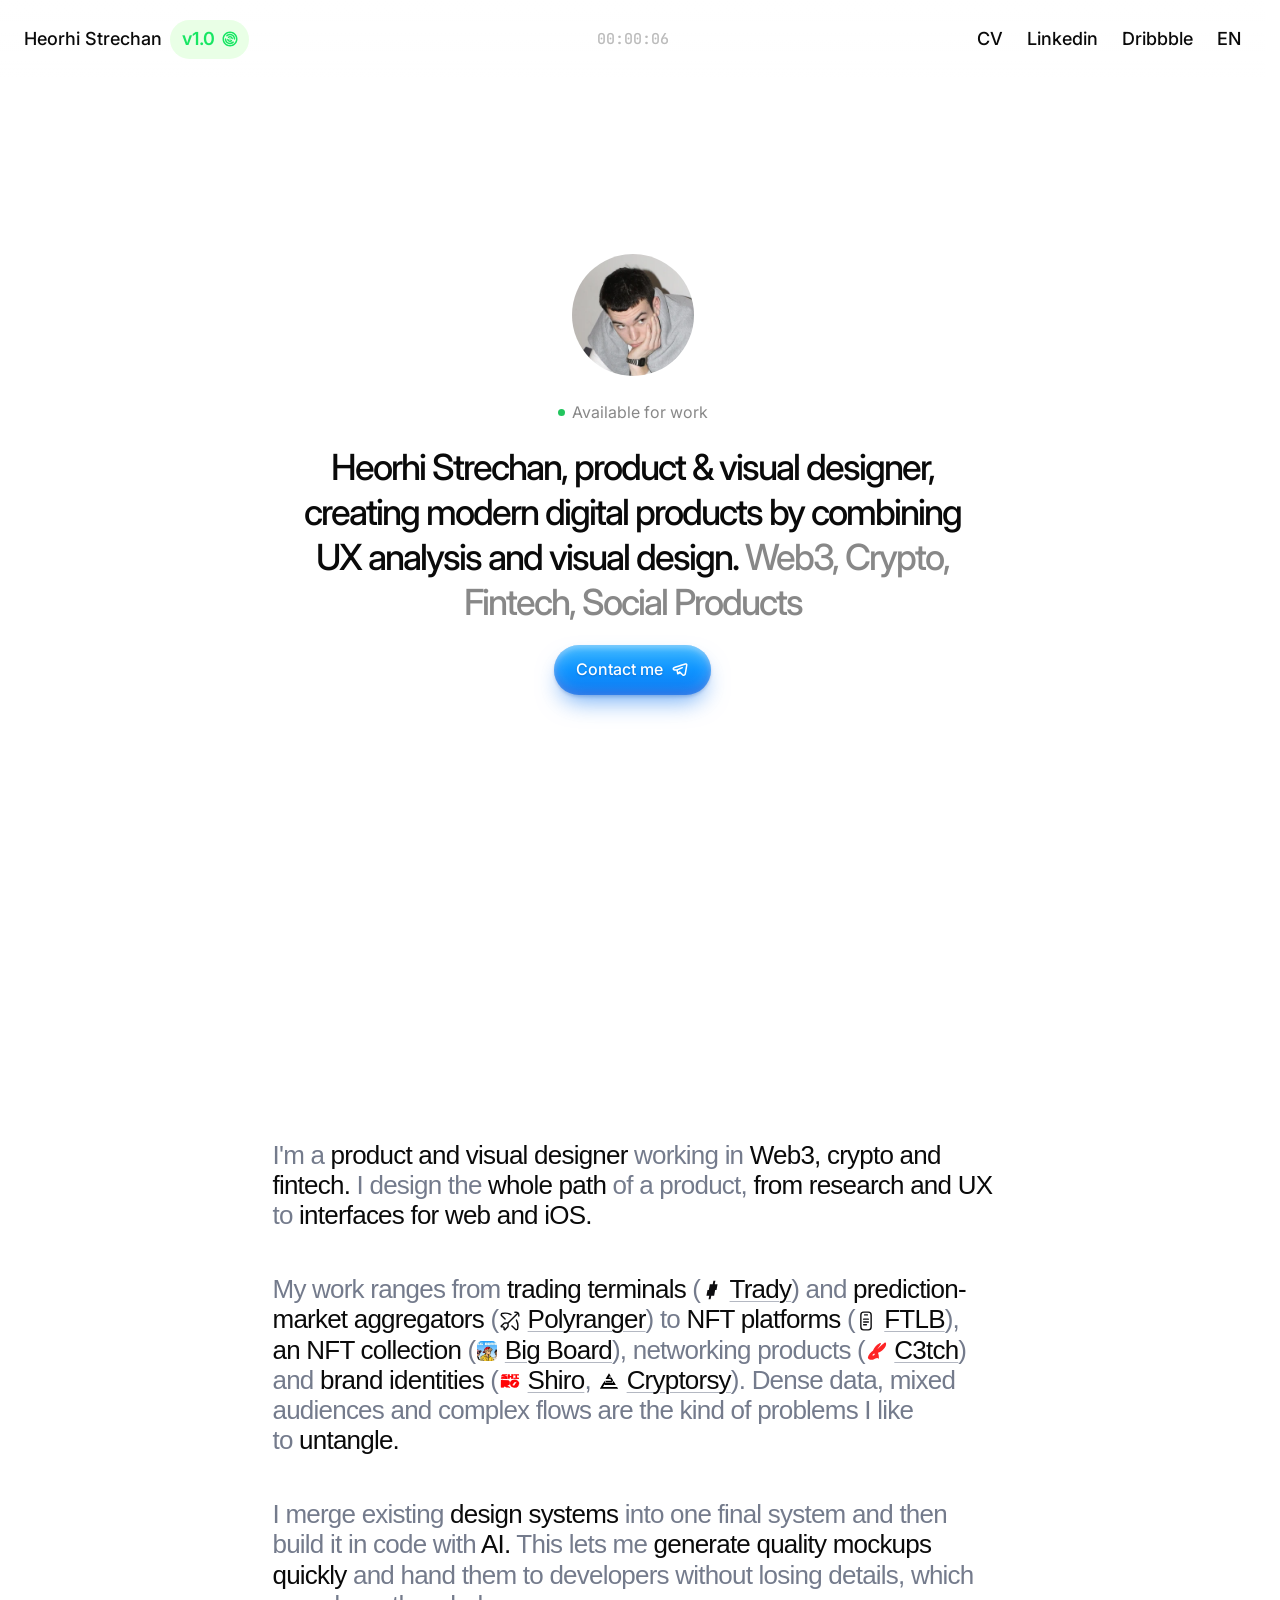
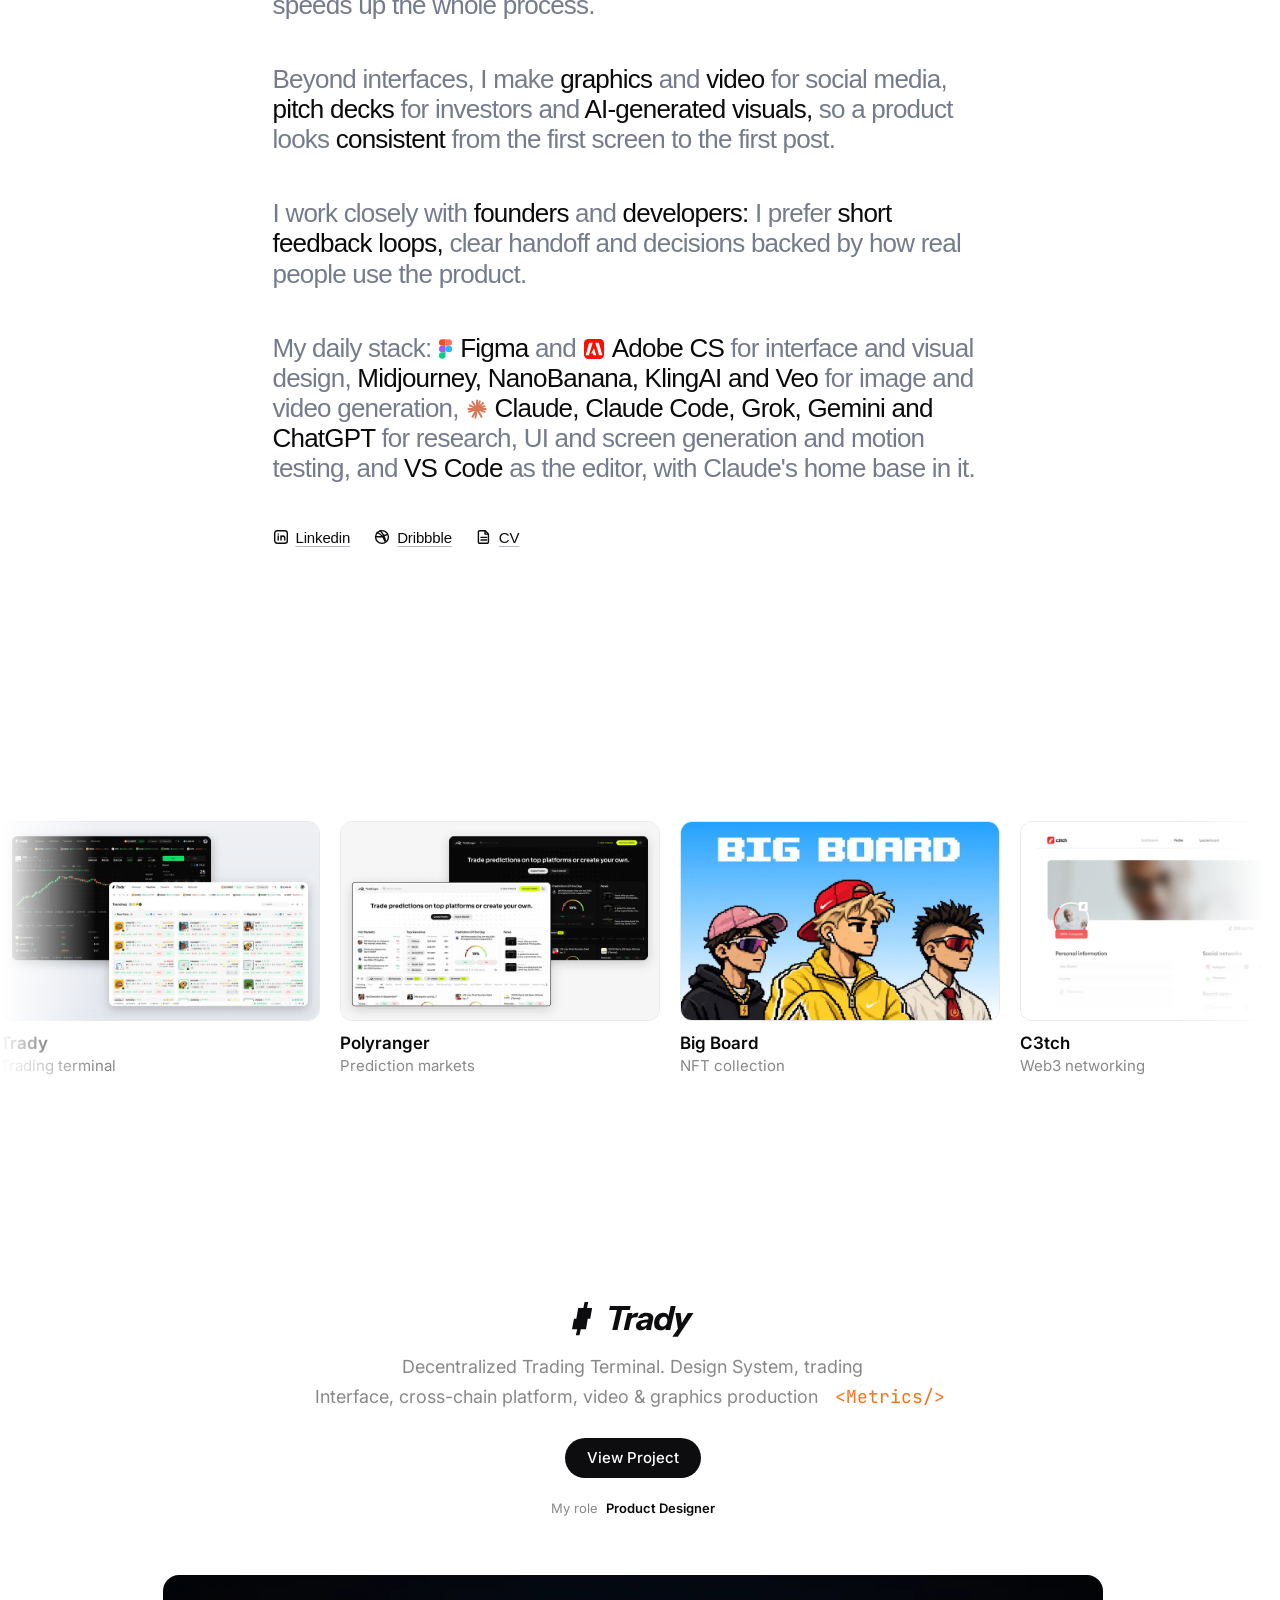
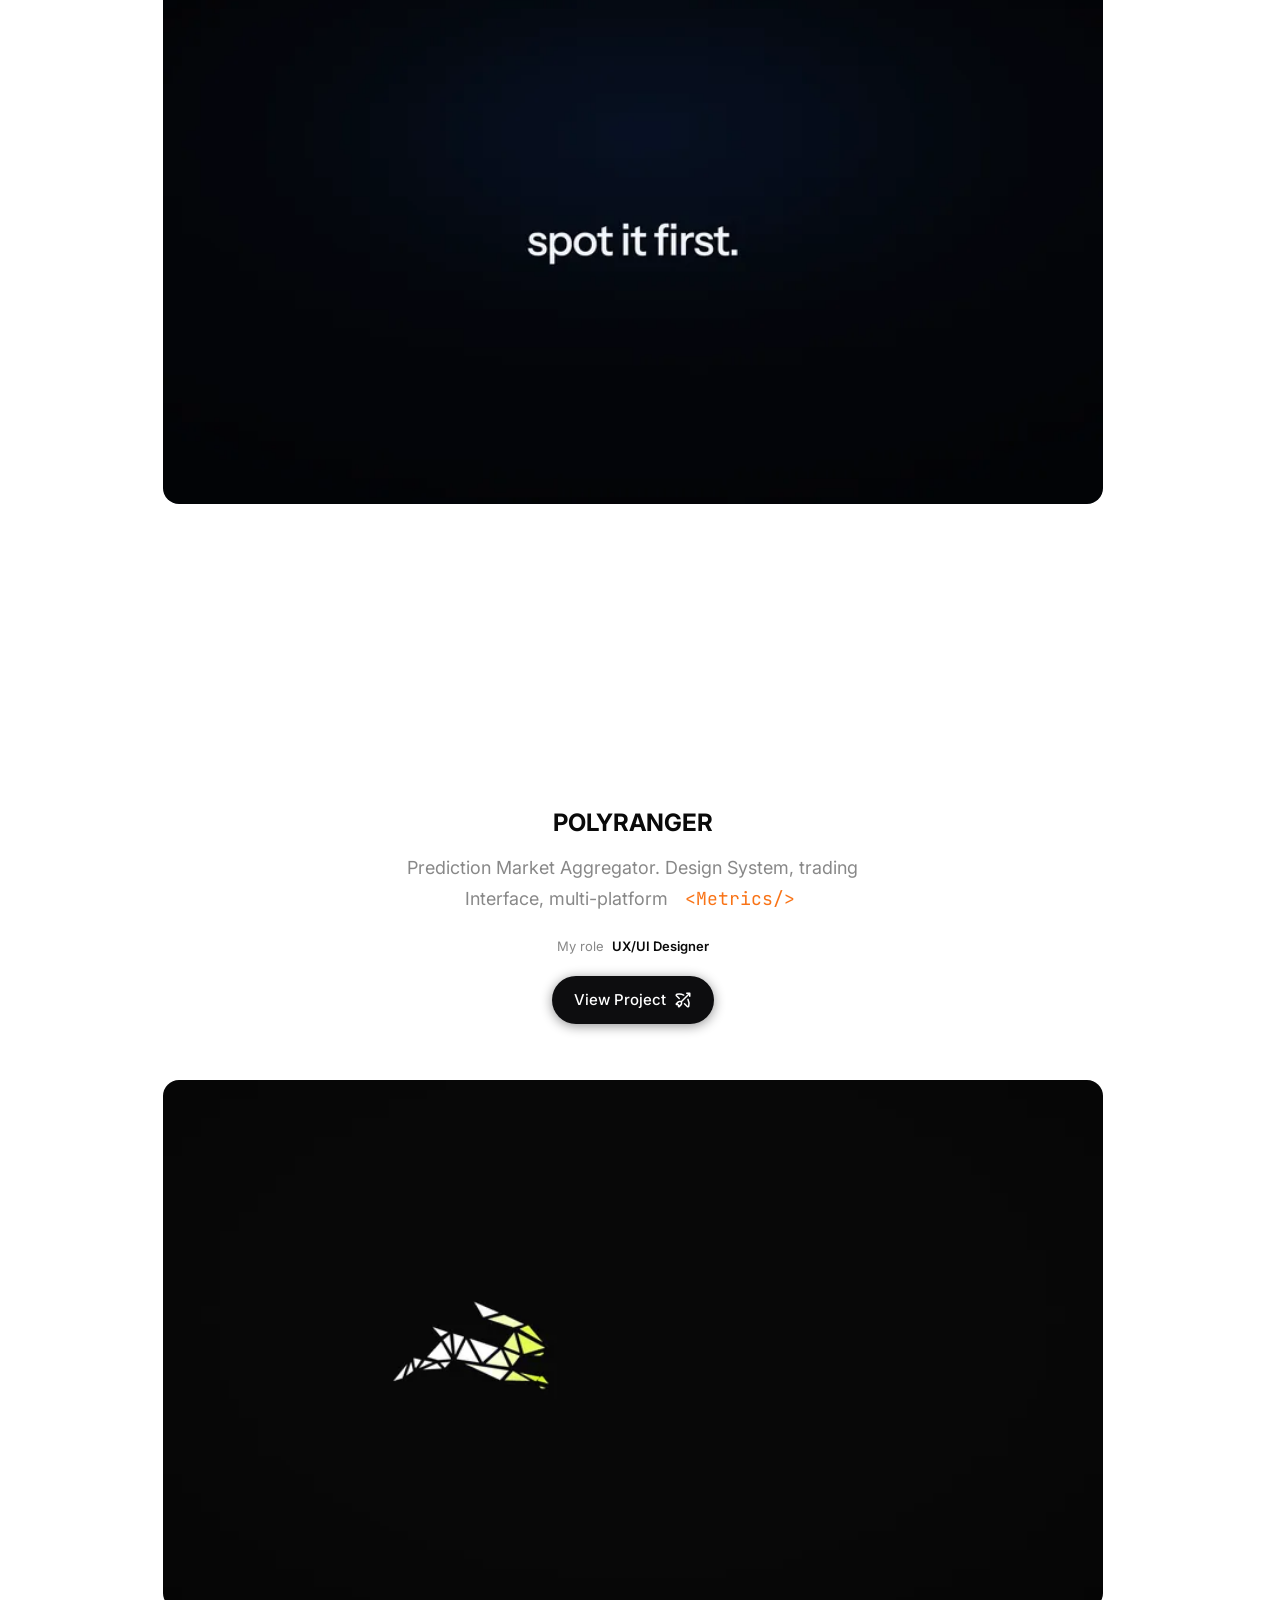
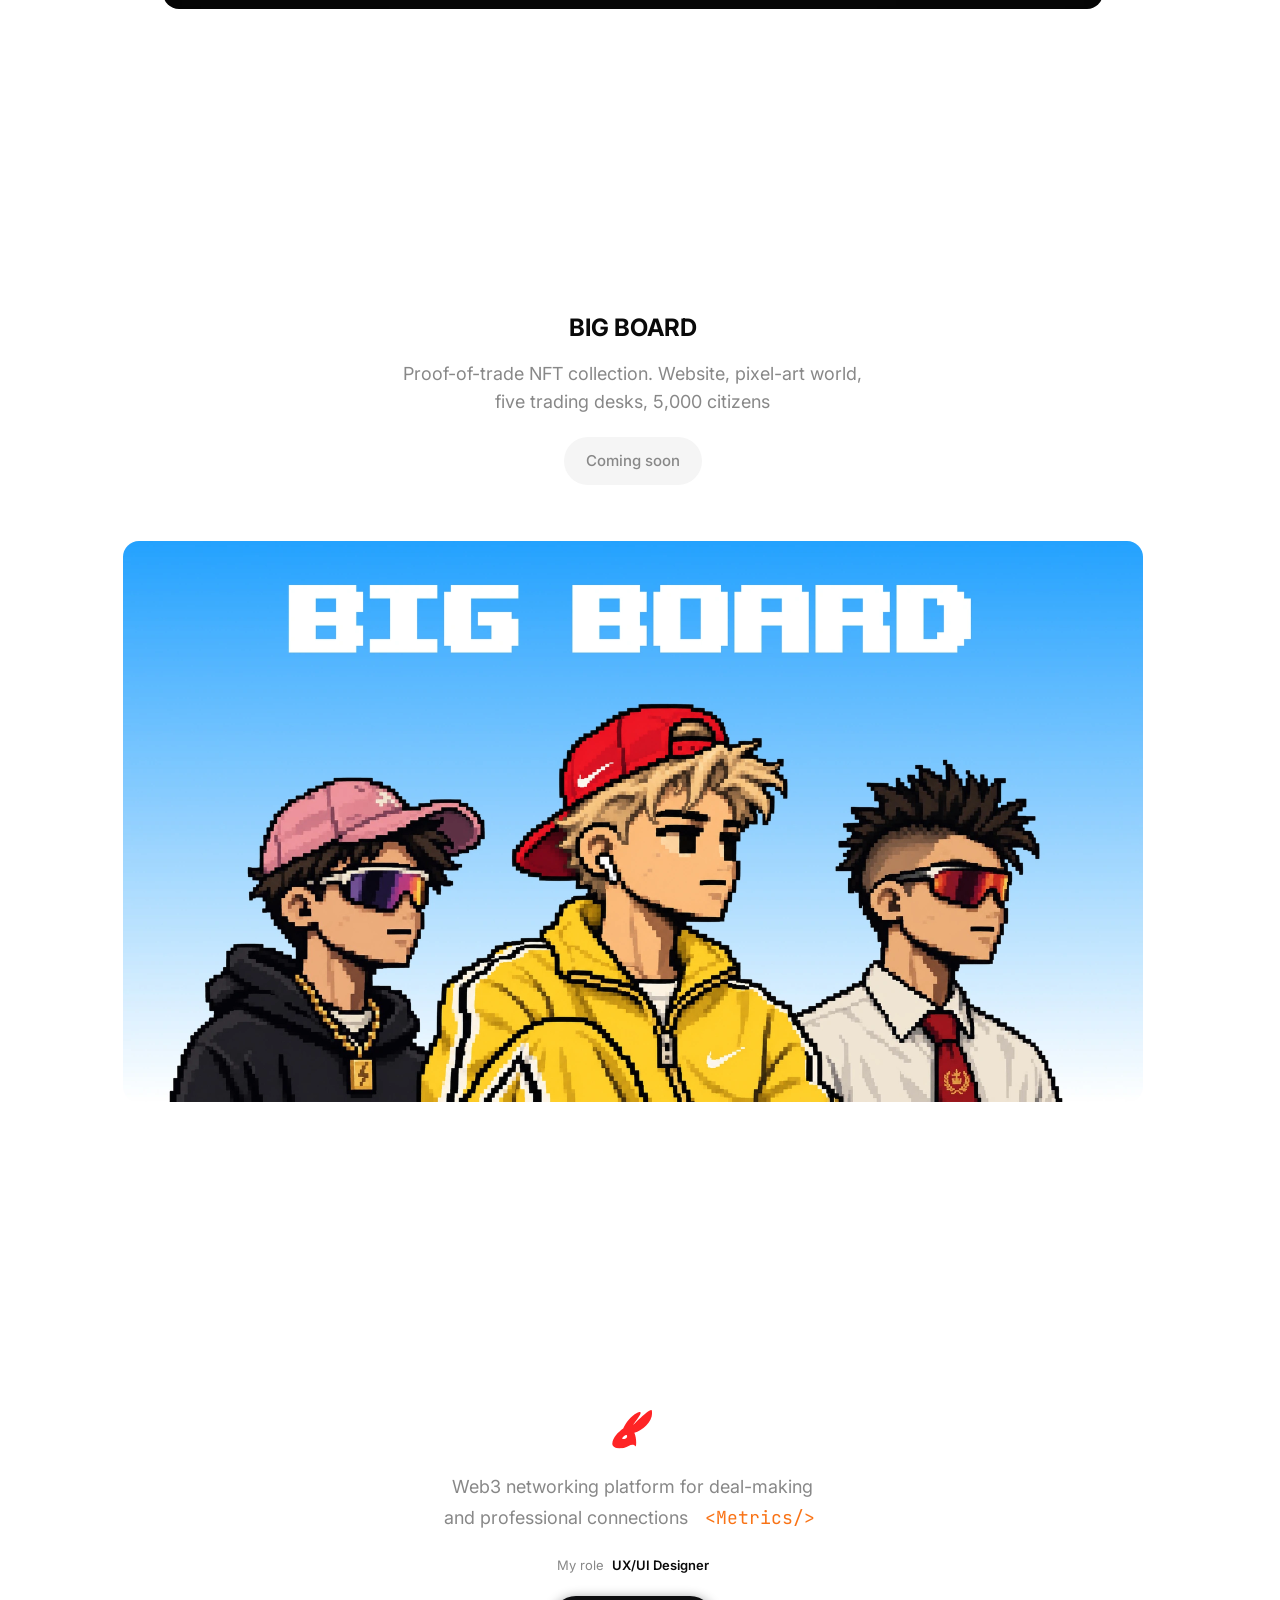
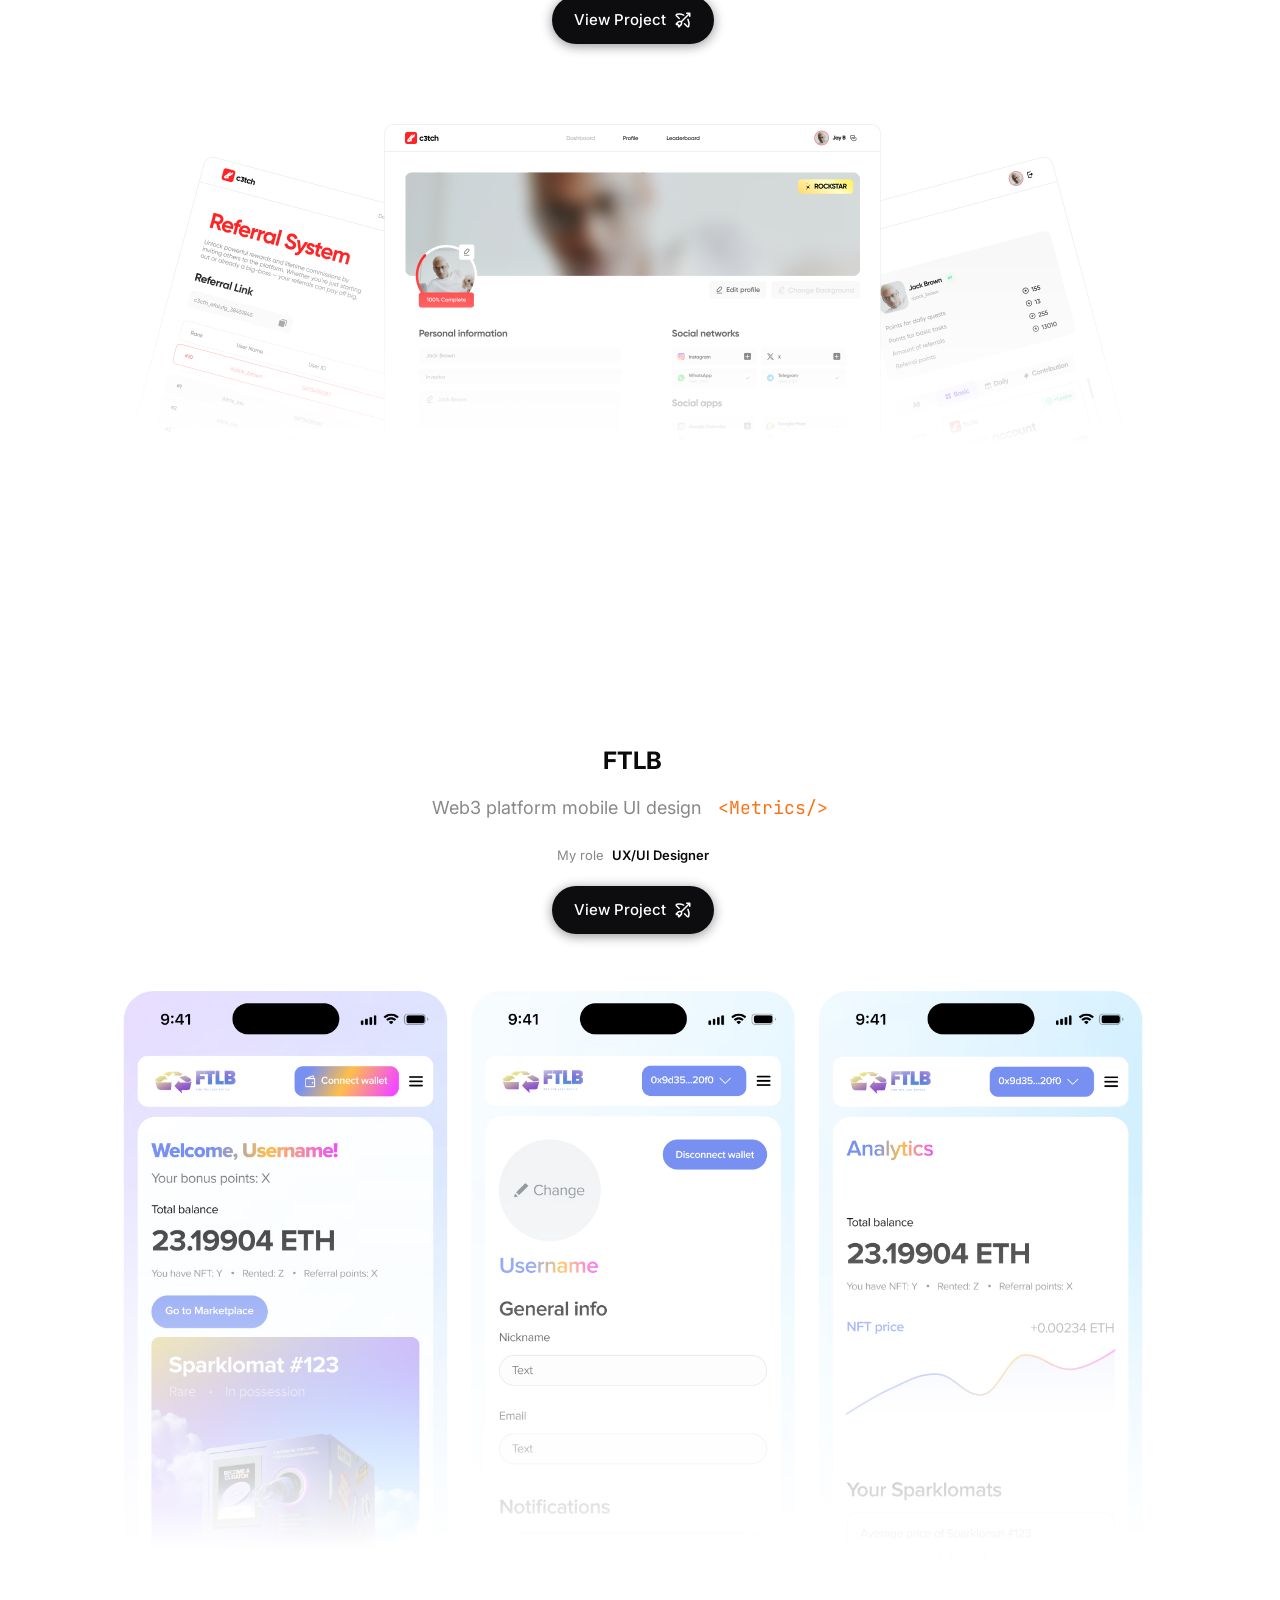
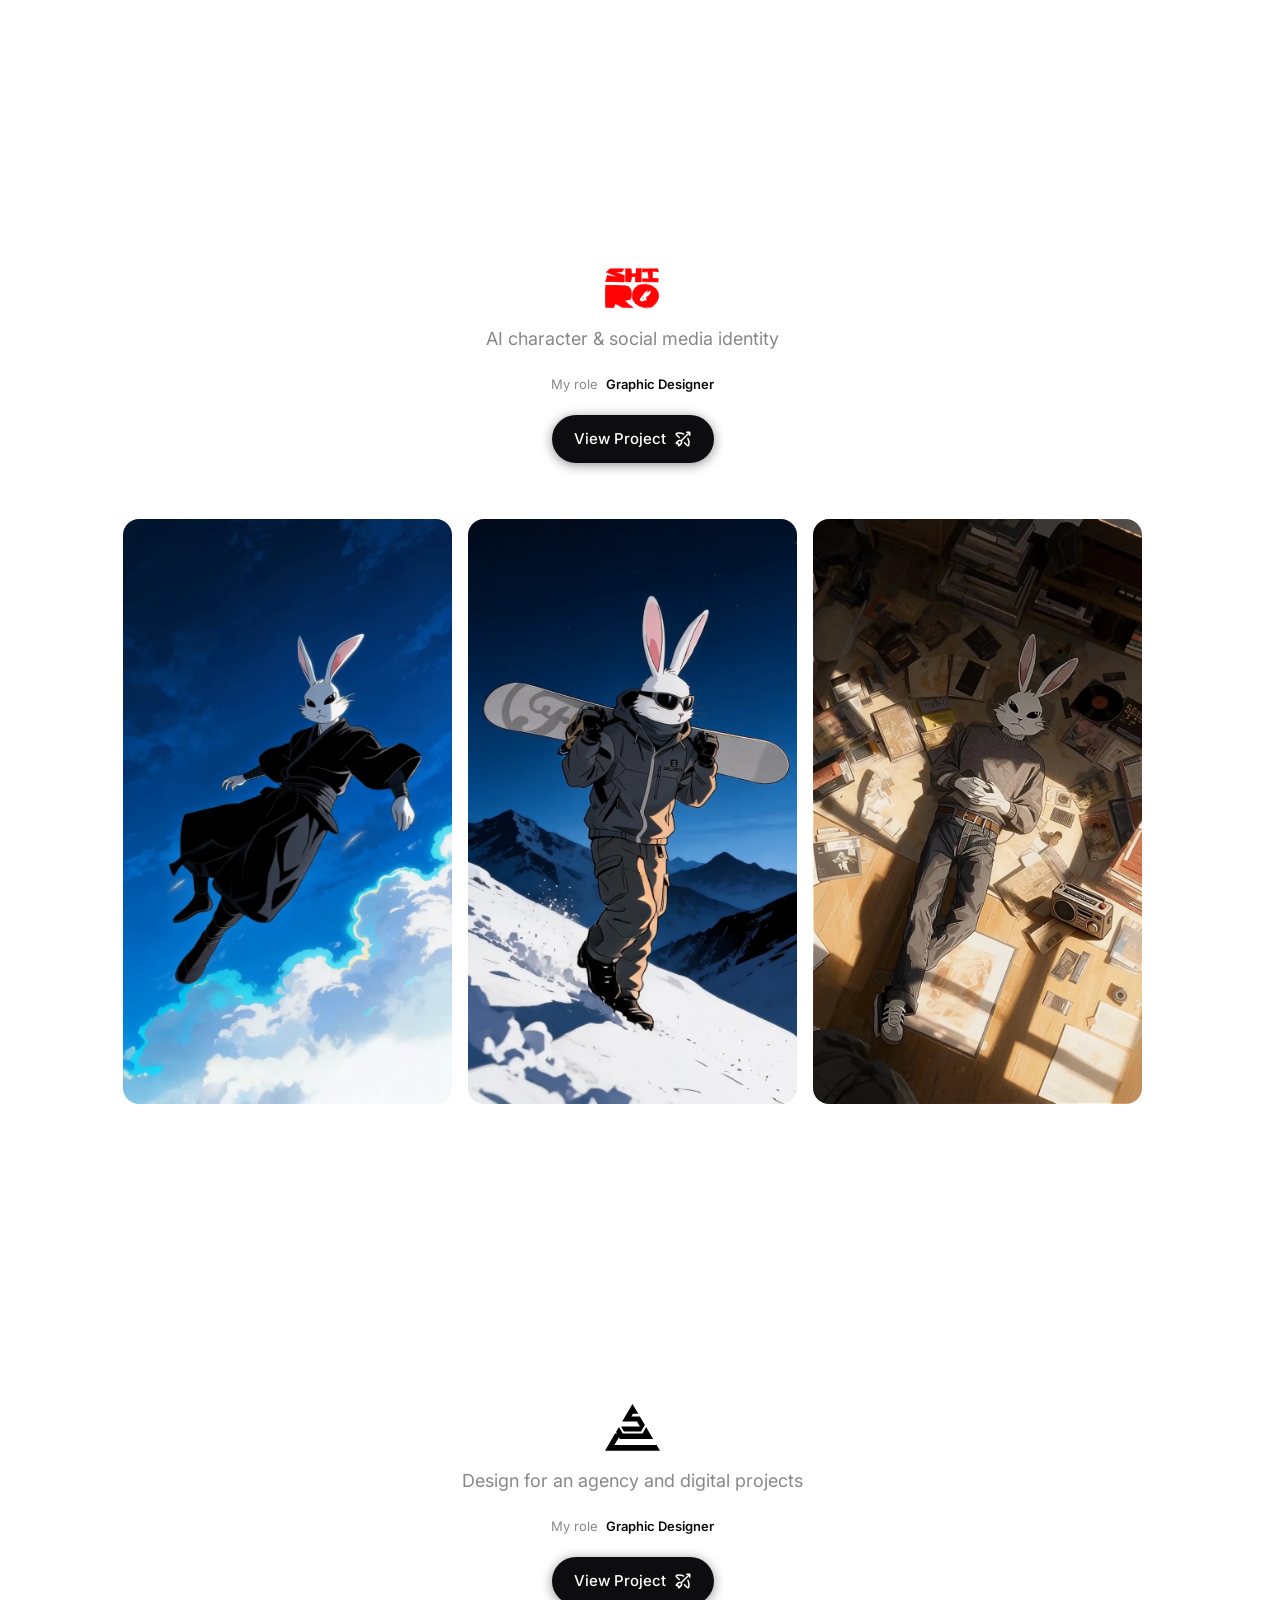
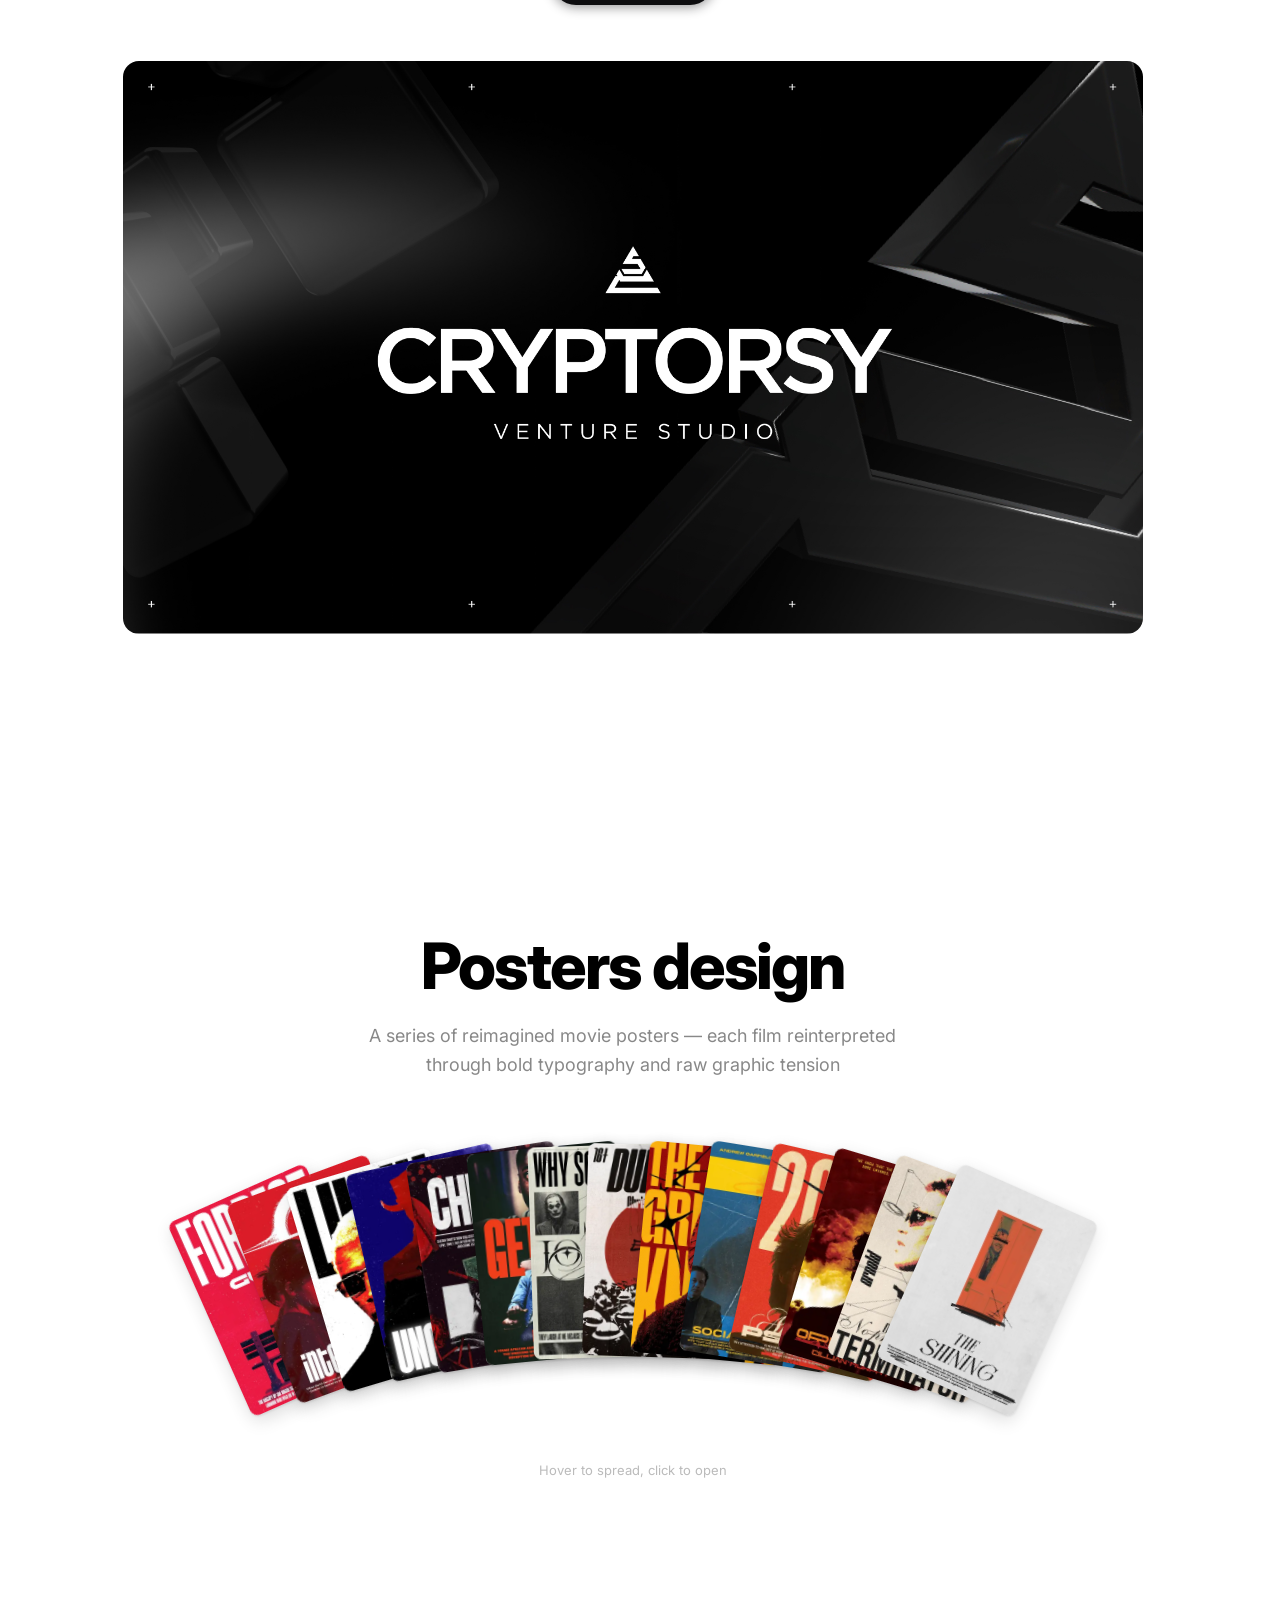
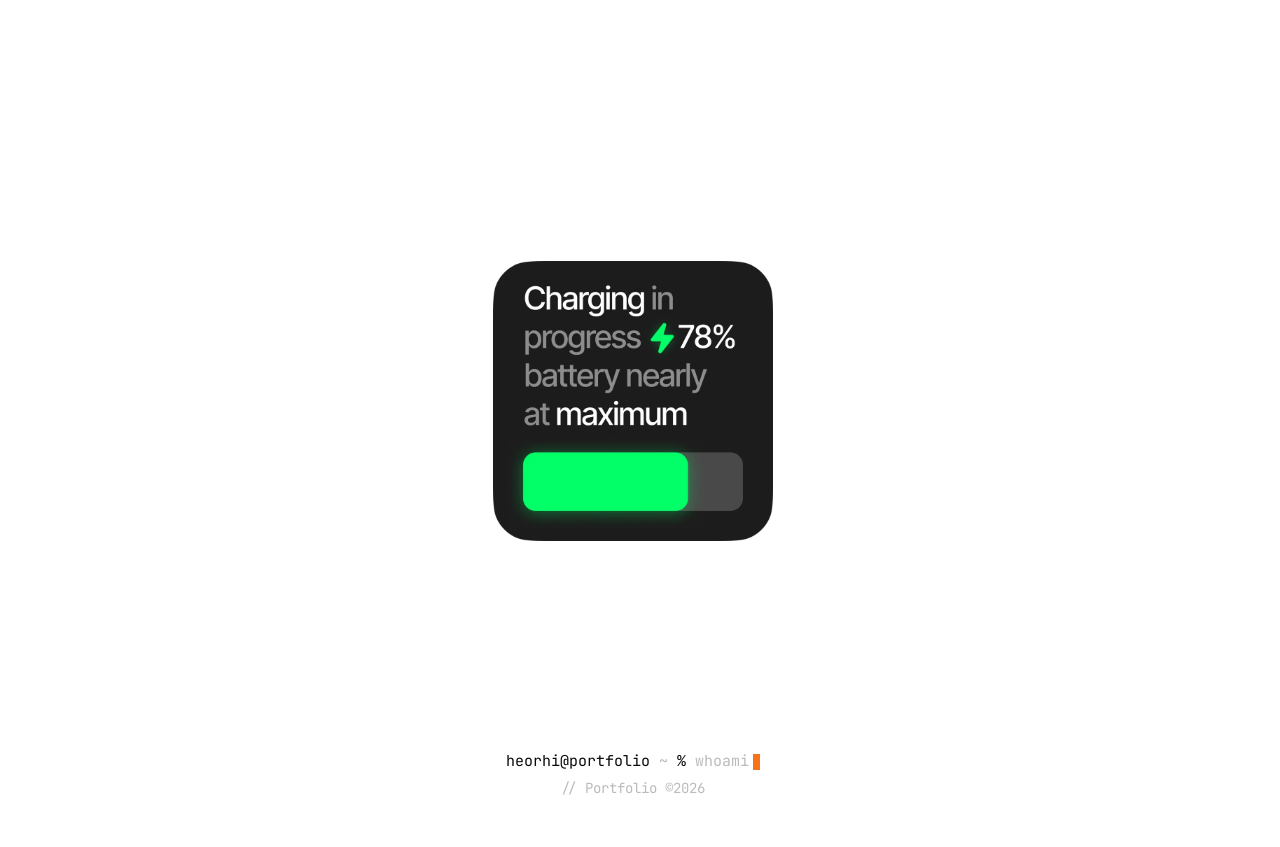
==== index.html @ f4c94f3d "Убрал секцию All work с главной" ====
<!DOCTYPE html>
<html lang="en">
<head>
  <meta charset="UTF-8" />
  <meta name="viewport" content="width=device-width, initial-scale=1.0" />
  <title>Heorhi Strechan — Product &amp; Visual Designer</title>
  <meta name="description" content="Product &amp; Visual Designer creating modern digital products for Web3, crypto and fintech." />

  <!-- Шрифт Inter от Google -->
  <meta property="og:type" content="website" />
  <meta property="og:site_name" content="Heorhi Strechan" />
  <meta property="og:title" content="Heorhi Strechan — Product &amp; Visual Designer" />
  <meta property="og:description" content="Product &amp; Visual Designer creating modern digital products for Web3, crypto and fintech." />
  <meta property="og:url" content="https://goshastrech.github.io/" />
  <meta property="og:image" content="https://goshastrech.github.io/img/og-image-v2.jpg" />
  <meta property="og:image:width" content="1200" />
  <meta property="og:image:height" content="630" />
  <meta name="twitter:card" content="summary_large_image" />
  <meta name="twitter:title" content="Heorhi Strechan — Product &amp; Visual Designer" />
  <meta name="twitter:description" content="Product &amp; Visual Designer creating modern digital products for Web3, crypto and fintech." />
  <meta name="twitter:image" content="https://goshastrech.github.io/img/og-image-v2.jpg" />
  <link rel="icon" type="image/png" sizes="32x32" href="img/favicon-32.png" />
  <link rel="icon" type="image/png" sizes="192x192" href="img/favicon-192.png" />
  <link rel="apple-touch-icon" href="img/apple-touch-icon.png" />
  <link rel="preconnect" href="https://fonts.googleapis.com" />
  <link rel="preconnect" href="https://fonts.gstatic.com" crossorigin />
  <link href="https://fonts.googleapis.com/css2?family=Inter:wght@400;500;600;700;800&family=JetBrains+Mono:wght@400;500;600&display=swap" rel="stylesheet" />

  <!-- Наши стили -->
  <link rel="stylesheet" href="css/styles.css" />
  <!-- Небо первого экрана (стили лежат отдельно, styles.css не тронут) -->
  <link rel="stylesheet" href="css/sky-hero.css" />
  <link rel="stylesheet" href="css/hero-plain.css" />
  <link rel="stylesheet" href="css/hero-intro.css" />
  <link rel="stylesheet" href="css/header-transparent.css" />
  <link rel="stylesheet" href="css/about-reveal.css" />
  <link rel="stylesheet" href="css/about-links.css" />
  <link rel="stylesheet" href="css/posters-fan.css" />
  <link rel="stylesheet" href="css/big-board.css" />
  <link rel="stylesheet" href="css/project-strip.css" />
  <link rel="stylesheet" href="css/all-work.css" />
</head>
<body>

  <div id="header-root"></div>

  <!-- ====================================================
       HERO
       ==================================================== -->
  <div class="sky-hero" id="sky-hero">

    <section class="hero">

      <img class="hero__avatar" src="img/avatar-photo.webp" alt="Heorhi Strechan" width="122" height="122" fetchpriority="high" decoding="async" />

      <div class="hero__status">
        <span class="hero__dot"></span>
        <span data-i18n-en>Available for work</span>
        <span data-i18n-ru>Открыт для работы</span>
      </div>

      <h1 class="hero__title">
        <span data-i18n-en>
          <span class="hi-l" style="--i:0">Heorhi Strechan, product & visual designer,</span>
          <span class="hi-l" style="--i:1">creating modern digital products by combining</span>
          <span class="hi-l" style="--i:2">UX analysis and visual design. <span class="accent"> Web3, Crypto,<br />
           Fintech, Social Products </span></span>
        </span>
        <span data-i18n-ru>
          <span class="hi-l" style="--i:0">Стречень Георгий, продуктовый дизайнер,</span>
          <span class="hi-l" style="--i:1">создаю современные цифровые продукты, объединяя UX-анализ и визуальный дизайн.</span>
          <span class="hi-l accent" style="--i:2"> Web3, Crypto, Fintech, Social Products </span>
        </span>
      </h1>

      <a href="https://t.me/goshast11" target="_blank" class="hero__cta">
        <span data-i18n-en>Contact me</span>
        <span data-i18n-ru>Связаться</span>
        <svg width="18" height="18" viewBox="0 0 24 24" fill="none" xmlns="http://www.w3.org/2000/svg">
          <path d="M20.483 2.98596C20.12 2.89696 19.7074 2.91097 19.2018 3.04798C16.2726 3.84198 4.62866 7.62596 3.67046 8.04996C2.62616 8.51196 2.02356 9.32596 2.01426 10.394C2.00186 11.822 3.15286 12.943 4.51426 12.895C4.55806 12.894 6.24256 12.917 7.20176 12.927C7.20176 12.927 8.05796 17.208 8.07866 17.259C8.32856 17.873 8.91476 18.056 9.42046 17.835L12.2643 16.584C12.5862 16.901 14.7506 18.992 14.983 19.179C15.6756 19.735 16.2741 19.91 17.0143 19.929C18.206 19.96 19.247 19.259 19.7955 18.116C20.1398 17.399 21.7445 7.35798 21.8893 6.36197C22.1192 4.78097 22.0672 4.15997 21.4205 3.51697C21.1606 3.25897 20.8461 3.07396 20.483 2.98596ZM20.0142 4.92496C20.0142 4.92496 20.0628 5.10196 19.9205 6.07996C19.4114 9.58196 18.2049 16.747 17.9518 17.334C17.7789 17.736 17.4324 17.939 17.0455 17.928C16.705 17.919 16.5355 17.859 16.233 17.616C16.0774 17.491 15.3773 16.826 14.3893 15.865C14.3769 15.853 12.4187 13.942 12.4187 13.942C12.2278 13.752 12.0484 13.639 11.6725 13.635C11.4539 13.635 11.1654 13.801 11.1654 13.801L9.66156 15.074L9.13926 12.52L15.4205 9.83198C15.9279 9.61398 16.17 9.02596 15.9518 8.51896C15.7337 8.01096 15.1467 7.76898 14.6393 7.98698L7.82676 10.926C7.43886 10.924 4.54836 10.891 4.45176 10.895C4.22926 10.902 4.01176 10.684 4.01426 10.394C4.01626 10.162 4.11856 10.024 4.48296 9.86299C5.32756 9.48898 16.8309 5.75796 19.6701 4.98896C19.9379 4.91596 20.0142 4.92496 20.0142 4.92496Z" fill="white"/>
        </svg>
      </a>

    </section>
  </div>

  <section class="about-me" aria-label="About me">
    <div class="about-me__body">
      <p class="about-me__big">
        <span data-i18n-en><span class="g">I'm a</span> <span class="k">product and visual designer</span> <span class="nb"><span class="g">working</span></span> <span class="g">in</span> <span class="k">Web3, crypto and fintech.</span> <span class="g">I design the</span> <span class="pill">whole</span> <span class="k">path</span> <span class="g">of a product,</span> <span class="nb"><span class="k">from</span></span> <span class="k">research and UX</span> <span class="g">to</span> <span class="nb"><span class="k">interfaces</span></span> <span class="k">for web and iOS.</span></span>
        <span data-i18n-ru><span class="g">Я</span> <span class="k">продуктовый и визуальный дизайнер</span> <span class="nb"><span class="g">работаю</span></span> <span class="g">в</span> <span class="k">Web3, крипто и финтехе.</span> <span class="g">Проектирую</span> <span class="pill">весь</span> <span class="k">путь</span> <span class="g">продукта,</span> <span class="nb"><span class="k">от</span></span> <span class="k">исследования и UX</span> <span class="g">до</span> <span class="nb"><span class="k">интерфейсов</span></span> <span class="k">для веба и iOS.</span></span>
      </p>
      <p class="about-me__big">
        <span data-i18n-en><span class="g">My work ranges from</span> <span class="k">trading terminals</span> <span class="nbk"><span class="g">(</span><a class="about-link" href="trady.html"><img class="about-sticker" src="img/about/plain/trady.svg" alt="" width="20" height="20" loading="lazy" decoding="async">Trady</a><span class="g">)</span></span> <span class="g">and</span> <span class="k">prediction-market aggregators</span> <span class="nbk"><span class="g">(</span><a class="about-link" href="polyranger.html"><img class="about-sticker" src="img/about/plain/polyranger.svg" alt="" width="20" height="20" loading="lazy" decoding="async">Polyranger</a><span class="g">)</span></span> <span class="g">to</span> <span class="k">NFT platforms</span> <span class="nbk"><span class="g">(</span><a class="about-link" href="ftlb.html"><img class="about-sticker" src="img/about/plain/ftlb.svg" alt="" width="20" height="20" loading="lazy" decoding="async">FTLB</a><span class="g">),</span></span> <span class="k">an NFT collection</span> <span class="nbk"><span class="g">(</span><a class="about-link" href="index.html#project-big-board"><img class="about-sticker" src="img/about/big-board.webp" alt="" width="20" height="20" loading="lazy" decoding="async">Big Board</a><span class="g">),</span></span> <span class="g">networking products</span> <span class="nbk"><span class="g">(</span><a class="about-link" href="c3tch.html"><img class="about-sticker" src="img/about/plain/c3tch.svg" alt="" width="20" height="20" loading="lazy" decoding="async">C3tch</a><span class="g">)</span></span> <span class="g">and</span> <span class="k">brand identities</span> <span class="nbk"><span class="g">(</span><a class="about-link" href="shiro.html"><img class="about-sticker" src="img/about/plain/shiro.svg" alt="" width="20" height="20" loading="lazy" decoding="async">Shiro</a><span class="g">,</span></span> <span class="nbk"><a class="about-link" href="cryptorsy.html"><img class="about-sticker" src="img/about/plain/cryptorsy.svg" alt="" width="20" height="20" loading="lazy" decoding="async">Cryptorsy</a><span class="g">).</span></span> <span class="g">Dense data, mixed audiences and complex flows are the kind of problems I like to</span> <span class="pill">untangle.</span> </span>
        <span data-i18n-ru><span class="g">Мои работы — от</span> <span class="k">торговых терминалов</span> <span class="nbk"><span class="g">(</span><a class="about-link" href="trady.html"><img class="about-sticker" src="img/about/plain/trady.svg" alt="" width="20" height="20" loading="lazy" decoding="async">Trady</a><span class="g">)</span></span> <span class="g">и</span> <span class="k">агрегаторов рынков предсказаний</span> <span class="nbk"><span class="g">(</span><a class="about-link" href="polyranger.html"><img class="about-sticker" src="img/about/plain/polyranger.svg" alt="" width="20" height="20" loading="lazy" decoding="async">Polyranger</a><span class="g">)</span></span> <span class="g">до</span> <span class="k">NFT-платформ</span> <span class="nbk"><span class="g">(</span><a class="about-link" href="ftlb.html"><img class="about-sticker" src="img/about/plain/ftlb.svg" alt="" width="20" height="20" loading="lazy" decoding="async">FTLB</a><span class="g">),</span></span> <span class="k">NFT-коллекции</span> <span class="nbk"><span class="g">(</span><a class="about-link" href="index.html#project-big-board"><img class="about-sticker" src="img/about/big-board.webp" alt="" width="20" height="20" loading="lazy" decoding="async">Big Board</a><span class="g">),</span></span> <span class="g">нетворкинг-продуктов</span> <span class="nbk"><span class="g">(</span><a class="about-link" href="c3tch.html"><img class="about-sticker" src="img/about/plain/c3tch.svg" alt="" width="20" height="20" loading="lazy" decoding="async">C3tch</a><span class="g">)</span></span> <span class="g">и</span> <span class="k">брендинга</span> <span class="nbk"><span class="g">(</span><a class="about-link" href="shiro.html"><img class="about-sticker" src="img/about/plain/shiro.svg" alt="" width="20" height="20" loading="lazy" decoding="async">Shiro</a><span class="g">,</span></span> <span class="nbk"><a class="about-link" href="cryptorsy.html"><img class="about-sticker" src="img/about/plain/cryptorsy.svg" alt="" width="20" height="20" loading="lazy" decoding="async">Cryptorsy</a><span class="g">).</span></span> <span class="g">Больше всего мне нравится</span> <span class="pill">распутывать</span> <span class="g">плотные данные, смешанную аудиторию и сложные флоу.</span> </span>
      </p>
      <p class="about-me__big">
        <span data-i18n-en><span class="g">I merge existing</span> <span class="nb"><span class="k">design</span></span> <span class="k">systems</span> <span class="g">into one final system and then build it in code with</span> <span class="nb"><span class="k">AI.</span></span> <span class="g">This lets me</span> <span class="k">generate quality mockups</span> <span class="pill">quickly</span> <span class="g">and hand them to</span> <span class="nb"><span class="g">developers</span></span> <span class="g">without losing details, which speeds up the whole process.</span></span>
        <span data-i18n-ru><span class="g">Я собираю несколько существующих</span> <span class="nb"><span class="k">дизайн-систем</span></span> <span class="g">в одну финальную и затем воссоздаю её в коде с помощью</span> <span class="nb"><span class="k">AI.</span></span> <span class="g">Так я</span> <span class="k">быстро делаю качественные макеты</span> <span class="g">и передаю их</span> <span class="nb"><span class="g">разработчикам</span></span> <span class="g">без потери деталей, а весь процесс идёт</span> <span class="pill">быстрее.</span></span>
      </p>
      <p class="about-me__big">
        <span data-i18n-en><span class="g">Beyond interfaces, I make</span> <span class="nb"><span class="k">graphics</span></span> <span class="g">and</span> <span class="nb"><span class="k">video</span></span> <span class="g">for social media,</span> <span class="nb"><span class="k">pitch</span></span> <span class="k">decks</span> <span class="g">for investors and</span> <span class="k">AI-generated visuals,</span> <span class="g">so a product looks</span> <span class="pill">consistent</span> <span class="g">from the first screen to the first post.</span></span>
        <span data-i18n-ru><span class="g">Помимо интерфейсов, я делаю</span> <span class="nb"><span class="k">графику</span></span> <span class="g">и</span> <span class="nb"><span class="k">видео</span></span> <span class="g">для соцсетей,</span> <span class="nb"><span class="k">питч-деки</span></span> <span class="g">для инвесторов и</span> <span class="k">визуалы с помощью AI,</span> <span class="g">чтобы продукт выглядел</span> <span class="pill">цельно</span> <span class="g">от первого экрана до первого поста.</span></span>
      </p>
      <p class="about-me__big">
        <span data-i18n-en><span class="g">I work closely with</span> <span class="nb"><span class="k">founders</span></span> <span class="g">and</span> <span class="k">developers:</span> <span class="g">I prefer</span> <span class="k">short feedback loops,</span> <span class="g">clear handoff and decisions backed by how real people use the product.</span> </span>
        <span data-i18n-ru><span class="g">Я тесно работаю с</span> <span class="nb"><span class="k">фаундерами</span></span> <span class="g">и</span> <span class="k">разработчиками:</span> <span class="g">люблю</span> <span class="k">короткие циклы обратной связи,</span> <span class="g">понятную передачу в разработку и решения, опирающиеся на то, как реальные люди пользуются продуктом.</span> </span>
      </p>
      <p class="about-me__big">
        <span data-i18n-en><span class="g">My daily stack:</span> <span class="nb"><svg class="about-badge" viewBox="0 0 38 57" width="13" height="20" aria-hidden="true" focusable="false"><path fill="#F24E1E" d="M19 0H9.5a9.5 9.5 0 0 0 0 19H19z"/><path fill="#FF7262" d="M19 0h9.5a9.5 9.5 0 0 1 0 19H19z"/><path fill="#A259FF" d="M19 19H9.5a9.5 9.5 0 0 0 0 19H19z"/><path fill="#0ACF83" d="M19 38H9.5A9.5 9.5 0 1 0 19 47.5z"/><circle fill="#1ABCFE" cx="28.5" cy="28.5" r="9.5"/></svg><span class="k">Figma</span></span> <span class="g">and</span> <span class="nbk"><svg class="about-badge" viewBox="0 0 24 24" width="20" height="20" aria-hidden="true" focusable="false"><rect width="24" height="24" rx="5" fill="#FA0F00"/><path fill="#fff" d="M13.6 4.6h4.2L22 19.4h-3.9zM10.4 4.6H6.2L2 19.4h3.9zM12 11.2l2.7 8.2h-3.2l-.9-2.4h-2z"/></svg><span class="k">Adobe</span></span> <span class="k">CS</span> <span class="g">for interface and visual design,</span> <span class="k">Midjourney, NanoBanana, KlingAI and Veo</span> <span class="g">for image and video generation,</span> <svg class="about-badge" viewBox="0 0 24 24" width="20" height="20" aria-hidden="true" focusable="false"><g stroke="#D97757" stroke-width="2.3" stroke-linecap="round"><path d="M12 12V1.6M12 12l3.4-9.2M12 12l7.4-7.4M12 12l9.2-3.4M12 12h10.4M12 12l9.2 3.4M12 12l5.4 9.4M12 12l-1.9 10.4M12 12l-5.4 9.4M12 12l-9.6 3.2M12 12H1.6M12 12L3.2 7.6M12 12L6.4 3.4"/></g></svg><span class="k">Claude, Claude Code, Grok, Gemini and ChatGPT</span> <span class="g">for research, UI and screen generation and motion testing, and</span> <span class="k">VS Code</span> <span class="g">as the editor, with Claude's home base in it.</span> </span>
        <span data-i18n-ru><span class="g">Мой рабочий стек:</span> <span class="nb"><svg class="about-badge" viewBox="0 0 38 57" width="13" height="20" aria-hidden="true" focusable="false"><path fill="#F24E1E" d="M19 0H9.5a9.5 9.5 0 0 0 0 19H19z"/><path fill="#FF7262" d="M19 0h9.5a9.5 9.5 0 0 1 0 19H19z"/><path fill="#A259FF" d="M19 19H9.5a9.5 9.5 0 0 0 0 19H19z"/><path fill="#0ACF83" d="M19 38H9.5A9.5 9.5 0 1 0 19 47.5z"/><circle fill="#1ABCFE" cx="28.5" cy="28.5" r="9.5"/></svg><span class="k">Figma</span></span> <span class="g">и</span> <span class="nbk"><svg class="about-badge" viewBox="0 0 24 24" width="20" height="20" aria-hidden="true" focusable="false"><rect width="24" height="24" rx="5" fill="#FA0F00"/><path fill="#fff" d="M13.6 4.6h4.2L22 19.4h-3.9zM10.4 4.6H6.2L2 19.4h3.9zM12 11.2l2.7 8.2h-3.2l-.9-2.4h-2z"/></svg><span class="k">Adobe</span></span> <span class="k">CS</span> <span class="g">для интерфейсов и визуала,</span> <span class="k">Midjourney, NanoBanana, KlingAI и Veo</span> <span class="g">для генерации изображений и видео,</span> <svg class="about-badge" viewBox="0 0 24 24" width="20" height="20" aria-hidden="true" focusable="false"><g stroke="#D97757" stroke-width="2.3" stroke-linecap="round"><path d="M12 12V1.6M12 12l3.4-9.2M12 12l7.4-7.4M12 12l9.2-3.4M12 12h10.4M12 12l9.2 3.4M12 12l5.4 9.4M12 12l-1.9 10.4M12 12l-5.4 9.4M12 12l-9.6 3.2M12 12H1.6M12 12L3.2 7.6M12 12L6.4 3.4"/></g></svg><span class="k">Claude, Claude Code, Grok, Gemini и ChatGPT</span> <span class="g">для исследований, генерации UI и экранов и тестов motion, а</span> <span class="k">VS Code</span> <span class="g">как редактор, где живёт Claude.</span> </span>
      </p>
      <div class="about-links">
        <a class="about-link" href="https://www.linkedin.com/in/heorhi-strechan-09a1552a1/" target="_blank" rel="noopener noreferrer"><svg viewBox="0 0 16 16" fill="none" stroke="currentColor" stroke-width="1.4" stroke-linecap="round" stroke-linejoin="round" aria-hidden="true" focusable="false"><rect x="1.7" y="1.7" width="12.6" height="12.6" rx="2.5"/><path d="M5.2 7v4M5.2 4.9v.1M8 11V7m0 2.2c0-1.4.9-2.2 2-2.2s1.8.8 1.8 2.2V11"/></svg><span data-i18n-en>Linkedin</span><span data-i18n-ru>Linkedin</span></a>
        <a class="about-link" href="https://dribbble.com/HeorhiStrechan" target="_blank" rel="noopener noreferrer"><svg viewBox="0 0 16 16" fill="none" stroke="currentColor" stroke-width="1.4" stroke-linecap="round" stroke-linejoin="round" aria-hidden="true" focusable="false"><circle cx="8" cy="8" r="6.4"/><path d="M3 3.6c3 .9 6.2 3.6 8 8.6M1.7 7.7c3.3.4 7.3-.3 11.3-2M6.2 1.8c2.3 2.2 4.4 5.7 5.2 10"/></svg><span data-i18n-en>Dribbble</span><span data-i18n-ru>Dribbble</span></a>
        <a class="about-link" href="cv.html"><svg viewBox="0 0 16 16" fill="none" stroke="currentColor" stroke-width="1.4" stroke-linecap="round" stroke-linejoin="round" aria-hidden="true" focusable="false"><path d="M3.6 1.7h5.6l3.2 3.2v8.2a1.2 1.2 0 0 1-1.2 1.2H3.6a1.2 1.2 0 0 1-1.2-1.2V2.9a1.2 1.2 0 0 1 1.2-1.2z"/><path d="M9 1.9v3.2h3.2M5 8.4h5.6M5 11h5.6"/></svg><span data-i18n-en>CV</span><span data-i18n-ru>Резюме</span></a>
      </div>
    </div>
  </section>

  <!-- Лента быстрой навигации по проектам -->
  <section class="project-strip" aria-label="Projects navigation">
    <nav class="project-strip__nav" aria-label="Projects">
      <ul class="project-strip__list">
      <li><a class="project-strip__card" href="#project-trady" draggable="false">
        <span class="project-strip__thumb"><img src="img/strip/trady.webp" alt="" loading="lazy" draggable="false" /></span>
        <span class="project-strip__name">Trady</span>
        <span class="project-strip__meta"><span data-i18n-en>Trading terminal</span><span data-i18n-ru>Торговый терминал</span></span>
      </a></li>
      <li><a class="project-strip__card" href="#project-polyranger" draggable="false">
        <span class="project-strip__thumb"><img src="img/strip/polyranger.webp" alt="" loading="lazy" draggable="false" /></span>
        <span class="project-strip__name">Polyranger</span>
        <span class="project-strip__meta"><span data-i18n-en>Prediction markets</span><span data-i18n-ru>Рынки предсказаний</span></span>
      </a></li>
      <li><a class="project-strip__card" href="#project-big-board" draggable="false">
        <span class="project-strip__thumb"><img src="img/strip/big-board.webp" alt="" loading="lazy" draggable="false" /></span>
        <span class="project-strip__name">Big Board</span>
        <span class="project-strip__meta"><span data-i18n-en>NFT collection</span><span data-i18n-ru>NFT-коллекция</span></span>
      </a></li>
      <li><a class="project-strip__card" href="#project-c3tch" draggable="false">
        <span class="project-strip__thumb"><img src="img/strip/c3tch.webp" alt="" loading="lazy" draggable="false" /></span>
        <span class="project-strip__name">C3tch</span>
        <span class="project-strip__meta"><span data-i18n-en>Web3 networking</span><span data-i18n-ru>Web3-нетворкинг</span></span>
      </a></li>
      <li><a class="project-strip__card" href="#project-ftlb" draggable="false">
        <span class="project-strip__thumb"><img src="img/strip/ftlb.webp" alt="" loading="lazy" draggable="false" /></span>
        <span class="project-strip__name">FTLB</span>
        <span class="project-strip__meta"><span data-i18n-en>Mobile UI</span><span data-i18n-ru>Мобильный UI</span></span>
      </a></li>
      <li><a class="project-strip__card" href="#project-shiro" draggable="false">
        <span class="project-strip__thumb"><img src="img/strip/shiro.webp" alt="" loading="lazy" draggable="false" /></span>
        <span class="project-strip__name">Shiro</span>
        <span class="project-strip__meta"><span data-i18n-en>AI character</span><span data-i18n-ru>AI-персонаж</span></span>
      </a></li>
      <li><a class="project-strip__card" href="#project-cryptorsy" draggable="false">
        <span class="project-strip__thumb"><img src="img/strip/cryptorsy.webp" alt="" loading="lazy" draggable="false" /></span>
        <span class="project-strip__name">Cryptorsy</span>
        <span class="project-strip__meta"><span data-i18n-en>Brand & content</span><span data-i18n-ru>Бренд и контент</span></span>
      </a></li>
      <li><a class="project-strip__card" href="#posters" draggable="false">
        <span class="project-strip__thumb"><img src="img/strip/posters.webp" alt="" loading="lazy" draggable="false" /></span>
        <span class="project-strip__name">Posters design</span>
        <span class="project-strip__meta"><span data-i18n-en>Poster series</span><span data-i18n-ru>Серия постеров</span></span>
      </a></li>
      </ul>
    </nav>
  </section>

  <!-- ====================================================
       PROJECT CARDS
       ==================================================== -->
  <div id="project-trady" class="project-heading fade-in">
    <img src="img/Trady Logo.svg" alt="Trady" class="project-heading__logo" loading="lazy" decoding="async" />
    <p class="project-heading__subtitle">
      <span data-i18n-en>Decentralized Trading Terminal. Design System, trading <br /> Interface, cross-chain platform, video &amp; graphics production</span>
      <span data-i18n-ru>Децентрализованный торговый терминал. Дизайн-система, торговый <br /> интерфейс, кроссчейн-платформа, создание видео и графики</span>
      <span class="metrics-badge">&lt;Metrics/&gt;<span class="metrics-badge__panel">
        <span class="metrics-badge__line"><span data-i18n-en>12+ networks supported</span><span data-i18n-ru>Поддержка 12+ сетей</span></span>
        <span class="metrics-badge__line metrics-badge__line--blue"><span data-i18n-en>Full trading UI kit</span><span data-i18n-ru>Полный UI-кит для трейдинга</span></span>
        <span class="metrics-badge__line metrics-badge__line--orange"><span data-i18n-en>30+ screens designed</span><span data-i18n-ru>30+ спроектированных экранов</span></span>
      </span></span></p>
    <a href="trady.html" class="project-badge project-badge--link"><span data-i18n-en>View Project</span><span data-i18n-ru>Смотреть проект</span></a>

    <div class="project-heading__role">
      <span class="case__role-label"><span data-i18n-en>My role</span><span data-i18n-ru>Моя роль</span></span>
      <span class="case__role-value"><span data-i18n-en>Product Designer</span><span data-i18n-ru>Product Designer</span></span>
    </div>
  </div>

  <main class="projects">

    <div class="card card--polyranger card--trady fade-in">
      <div class="card__image">
        <video src="img/trady_home_loop_2026-10-05_17-16.mp4" poster="img/posters-video/trady-home-loop.webp" data-autoplay loop muted playsinline preload="none"></video>
      </div>
    </div>

    <div id="project-polyranger" class="project-heading project-heading--tight fade-in">
      <h2 class="project-heading__title">POLYRANGER</h2>
      <p class="project-heading__subtitle">
        <span data-i18n-en>Prediction Market Aggregator. Design System, trading <br /> Interface, multi-platform</span>
        <span data-i18n-ru>Агрегатор рынков предсказаний. Дизайн-система, торговый <br /> интерфейс, мультиплатформенность</span>
        <span class="metrics-badge">&lt;Metrics/&gt;<span class="metrics-badge__panel">
          <a href="https://polyranger.com/" target="_blank" rel="noopener" class="metrics-badge__line metrics-badge__line--live"><span data-i18n-en>Live Project</span><span data-i18n-ru>Проект в продакшене</span></a>
          <span class="metrics-badge__line"><span data-i18n-en>40+ screens designed</span><span data-i18n-ru>40+ спроектированных экранов</span></span>
          <span class="metrics-badge__line metrics-badge__line--blue"><span data-i18n-en>3 platforms unified into one</span><span data-i18n-ru>3 платформы объединены в одну</span></span>
          <span class="metrics-badge__line metrics-badge__line--orange"><span data-i18n-en>2 themes — light & dark</span><span data-i18n-ru>2 темы — светлая и тёмная</span></span>
        </span></span></p>

      <div class="project-heading__role">
        <span class="case__role-label"><span data-i18n-en>My role</span><span data-i18n-ru>Моя роль</span></span>
        <span class="case__role-value"><span data-i18n-en>UX/UI Designer</span><span data-i18n-ru>UX/UI Designer</span></span>
      </div>

      <a href="polyranger.html" class="project-btn">
          <span data-i18n-en>View Project</span>
          <span data-i18n-ru>Смотреть проект</span>

          <svg class="project-btn__icon" viewBox="0 0 24 24" fill="none">
              <path d="M21 7V3H17M21 3L9.70711 14.2929M18.575 11.082C19.9989 13.8669 20.371 17.0719 19.623 20.109C19.5752 20.305 19.4774 20.4853 19.3393 20.6324C19.2012 20.7795 19.0274 20.8884 18.8348 20.9485C18.6421 21.0086 18.4372 21.0178 18.24 20.9753C18.0427 20.9329 17.8598 20.8401 17.709 20.706L14 17M7 10L3.29 6.29C3.15693 6.13896 3.06507 5.95614 3.02331 5.75922C2.98156 5.5623 2.99131 5.35793 3.05164 5.16588C3.11197 4.97383 3.22083 4.8006 3.3677 4.66293C3.51456 4.52526 3.69446 4.42781 3.89 4.38C6.92828 3.63186 10.1345 4.00467 12.92 5.43M9.70711 14.2929C9.89465 14.4804 10 14.7348 10 15V17C10.0004 17.2242 9.95639 17.4463 9.87058 17.6535C9.78477 17.8606 9.65883 18.0487 9.5 18.207L6.854 20.854C6.78407 20.9241 6.6949 20.9719 6.59779 20.9912C6.50069 21.0106 6.40001 21.0007 6.30854 20.9628C6.21707 20.9249 6.13891 20.8606 6.08398 20.7783C6.02905 20.6959 5.99983 20.599 6 20.5V19C6 18.7348 5.89465 18.4804 5.70711 18.2929C5.51957 18.1054 5.26522 18 5 18H3.5C3.40107 18 3.30436 17.9706 3.22213 17.9156C3.13989 17.8606 3.07582 17.7824 3.03803 17.691C3.00024 17.5996 2.99042 17.499 3.00981 17.402C3.02921 17.3049 3.07696 17.2159 3.147 17.146L5.793 14.5C5.95128 14.3412 6.1394 14.2152 6.34655 14.1294C6.5537 14.0436 6.77578 13.9996 7 14H9C9.26522 14 9.51957 14.1054 9.70711 14.2929Z" />
          </svg>
      </a>
    </div>

    <div class="card card--polyranger fade-in">
      <div class="card__image">
        <video src="img/polyranger_home.mp4" poster="img/posters-video/polyranger-home.webp" data-autoplay loop muted playsinline preload="none"></video>
      </div>
    </div>

    <div id="project-big-board" class="project-heading project-heading--tight fade-in">
      <h2 class="project-heading__title">BIG BOARD</h2>
      <p class="project-heading__subtitle">
        <span data-i18n-en>Proof-of-trade NFT collection. Website, pixel-art world, <br /> five trading desks, 5,000 citizens</span>
        <span data-i18n-ru>NFT-коллекция proof-of-trade. Сайт, пиксельный мир, <br /> пять торговых десков, 5 000 граждан</span>
      </p>

      <span class="project-btn project-btn--soon" role="button" aria-disabled="true" tabindex="-1">
          <span data-i18n-en>Coming soon</span>
          <span data-i18n-ru>Скоро</span>
      </span>
    </div>

    <div class="card card--polyranger card--c3tch fade-in">
      <div class="card__image">
        <img src="img/big-board-banner.webp" alt="BIG BOARD NFT collection banner" width="2040" height="1122" loading="lazy" decoding="async" />
      </div>
    </div>

    <div id="project-c3tch" class="project-heading project-heading--tight fade-in">
      <img src="img/c3tch logo.svg" alt="C3tch" class="project-heading__logo project-heading__logo--55" loading="lazy" decoding="async" />
      <p class="project-heading__subtitle">
        <span data-i18n-en>Web3 networking platform for deal-making <br /> and professional connections</span>
        <span data-i18n-ru>Web3-платформа для нетворкинга: заключение сделок <br /> и профессиональные связи</span>
        <span class="metrics-badge">&lt;Metrics/&gt;<span class="metrics-badge__panel">
          <span class="metrics-badge__line"><span data-i18n-en>2 core user flows</span><span data-i18n-ru>2 ключевых пользовательских флоу</span></span>
          <span class="metrics-badge__line metrics-badge__line--blue"><span data-i18n-en>Referral system design</span><span data-i18n-ru>Дизайн реферальной системы</span></span>
          <span class="metrics-badge__line metrics-badge__line--orange"><span data-i18n-en>Full profile & leaderboard UI</span><span data-i18n-ru>Полный UI профиля и лидерборда</span></span>
        </span></span></p>

      <div class="project-heading__role">
        <span class="case__role-label"><span data-i18n-en>My role</span><span data-i18n-ru>Моя роль</span></span>
        <span class="case__role-value"><span data-i18n-en>UX/UI Designer</span><span data-i18n-ru>UX/UI Designer</span></span>
      </div>

      <a href="c3tch.html" class="project-btn">
          <span data-i18n-en>View Project</span>
          <span data-i18n-ru>Смотреть проект</span>

          <svg class="project-btn__icon" viewBox="0 0 24 24" fill="none">
              <path d="M21 7V3H17M21 3L9.70711 14.2929M18.575 11.082C19.9989 13.8669 20.371 17.0719 19.623 20.109C19.5752 20.305 19.4774 20.4853 19.3393 20.6324C19.2012 20.7795 19.0274 20.8884 18.8348 20.9485C18.6421 21.0086 18.4372 21.0178 18.24 20.9753C18.0427 20.9329 17.8598 20.8401 17.709 20.706L14 17M7 10L3.29 6.29C3.15693 6.13896 3.06507 5.95614 3.02331 5.75922C2.98156 5.5623 2.99131 5.35793 3.05164 5.16588C3.11197 4.97383 3.22083 4.8006 3.3677 4.66293C3.51456 4.52526 3.69446 4.42781 3.89 4.38C6.92828 3.63186 10.1345 4.00467 12.92 5.43M9.70711 14.2929C9.89465 14.4804 10 14.7348 10 15V17C10.0004 17.2242 9.95639 17.4463 9.87058 17.6535C9.78477 17.8606 9.65883 18.0487 9.5 18.207L6.854 20.854C6.78407 20.9241 6.6949 20.9719 6.59779 20.9912C6.50069 21.0106 6.40001 21.0007 6.30854 20.9628C6.21707 20.9249 6.13891 20.8606 6.08398 20.7783C6.02905 20.6959 5.99983 20.599 6 20.5V19C6 18.7348 5.89465 18.4804 5.70711 18.2929C5.51957 18.1054 5.26522 18 5 18H3.5C3.40107 18 3.30436 17.9706 3.22213 17.9156C3.13989 17.8606 3.07582 17.7824 3.03803 17.691C3.00024 17.5996 2.99042 17.499 3.00981 17.402C3.02921 17.3049 3.07696 17.2159 3.147 17.146L5.793 14.5C5.95128 14.3412 6.1394 14.2152 6.34655 14.1294C6.5537 14.0436 6.77578 13.9996 7 14H9C9.26522 14 9.51957 14.1054 9.70711 14.2929Z" />
          </svg>
      </a>
    </div>

    <div class="card card--polyranger card--c3tch fade-in">
      <div class="card__image">
        <img src="img/c3tch.png" alt="C3tch" width="2040" height="684" loading="lazy" decoding="async" />
      </div>
    </div>

    <div id="project-ftlb" class="project-heading project-heading--tight fade-in">
      <h2 class="project-heading__title">FTLB</h2>
      <p class="project-heading__subtitle">
        <span data-i18n-en>Web3 platform mobile UI design</span>
        <span data-i18n-ru>Мобильный UI-дизайн Web3-платформы</span>
        <span class="metrics-badge">&lt;Metrics/&gt;<span class="metrics-badge__panel">
          <span class="metrics-badge__line"><span data-i18n-en>3 mobile screens designed</span><span data-i18n-ru>3 спроектированных мобильных экрана</span></span>
          <span class="metrics-badge__line metrics-badge__line--blue"><span data-i18n-en>Wallet-first UX</span><span data-i18n-ru>UX с приоритетом кошелька</span></span>
          <span class="metrics-badge__line metrics-badge__line--orange"><span data-i18n-en>NFT marketplace flow</span><span data-i18n-ru>Флоу NFT-маркетплейса</span></span>
        </span></span></p>

      <div class="project-heading__role">
        <span class="case__role-label"><span data-i18n-en>My role</span><span data-i18n-ru>Моя роль</span></span>
        <span class="case__role-value"><span data-i18n-en>UX/UI Designer</span><span data-i18n-ru>UX/UI Designer</span></span>
      </div>

      <a href="ftlb.html" class="project-btn">
          <span data-i18n-en>View Project</span>
          <span data-i18n-ru>Смотреть проект</span>

          <svg class="project-btn__icon" viewBox="0 0 24 24" fill="none">
              <path d="M21 7V3H17M21 3L9.70711 14.2929M18.575 11.082C19.9989 13.8669 20.371 17.0719 19.623 20.109C19.5752 20.305 19.4774 20.4853 19.3393 20.6324C19.2012 20.7795 19.0274 20.8884 18.8348 20.9485C18.6421 21.0086 18.4372 21.0178 18.24 20.9753C18.0427 20.9329 17.8598 20.8401 17.709 20.706L14 17M7 10L3.29 6.29C3.15693 6.13896 3.06507 5.95614 3.02331 5.75922C2.98156 5.5623 2.99131 5.35793 3.05164 5.16588C3.11197 4.97383 3.22083 4.8006 3.3677 4.66293C3.51456 4.52526 3.69446 4.42781 3.89 4.38C6.92828 3.63186 10.1345 4.00467 12.92 5.43M9.70711 14.2929C9.89465 14.4804 10 14.7348 10 15V17C10.0004 17.2242 9.95639 17.4463 9.87058 17.6535C9.78477 17.8606 9.65883 18.0487 9.5 18.207L6.854 20.854C6.78407 20.9241 6.6949 20.9719 6.59779 20.9912C6.50069 21.0106 6.40001 21.0007 6.30854 20.9628C6.21707 20.9249 6.13891 20.8606 6.08398 20.7783C6.02905 20.6959 5.99983 20.599 6 20.5V19C6 18.7348 5.89465 18.4804 5.70711 18.2929C5.51957 18.1054 5.26522 18 5 18H3.5C3.40107 18 3.30436 17.9706 3.22213 17.9156C3.13989 17.8606 3.07582 17.7824 3.03803 17.691C3.00024 17.5996 2.99042 17.499 3.00981 17.402C3.02921 17.3049 3.07696 17.2159 3.147 17.146L5.793 14.5C5.95128 14.3412 6.1394 14.2152 6.34655 14.1294C6.5537 14.0436 6.77578 13.9996 7 14H9C9.26522 14 9.51957 14.1054 9.70711 14.2929Z" />
          </svg>
      </a>
    </div>

    <div class="card card--polyranger card--c3tch fade-in">
      <div class="card__image">
        <img src="img/ftlb.webp" alt="FTLB" width="1676" height="950" loading="lazy" decoding="async" />
      </div>
    </div>

    <div id="project-shiro" class="project-heading project-heading--tight fade-in">
      <img src="img/Shiro Logo.svg" alt="Shiro" class="project-heading__logo project-heading__logo--55" loading="lazy" decoding="async" />
      <p class="project-heading__subtitle">
        <span data-i18n-en>AI character & social media identity</span>
        <span data-i18n-ru>AI-персонаж и айдентика для соцсетей</span>
      </p>

      <div class="project-heading__role">
        <span class="case__role-label"><span data-i18n-en>My role</span><span data-i18n-ru>Моя роль</span></span>
        <span class="case__role-value"><span data-i18n-en>Graphic Designer</span><span data-i18n-ru>Graphic Designer</span></span>
      </div>

      <a href="shiro.html" class="project-btn">
          <span data-i18n-en>View Project</span>
          <span data-i18n-ru>Смотреть проект</span>

          <svg class="project-btn__icon" viewBox="0 0 24 24" fill="none">
              <path d="M21 7V3H17M21 3L9.70711 14.2929M18.575 11.082C19.9989 13.8669 20.371 17.0719 19.623 20.109C19.5752 20.305 19.4774 20.4853 19.3393 20.6324C19.2012 20.7795 19.0274 20.8884 18.8348 20.9485C18.6421 21.0086 18.4372 21.0178 18.24 20.9753C18.0427 20.9329 17.8598 20.8401 17.709 20.706L14 17M7 10L3.29 6.29C3.15693 6.13896 3.06507 5.95614 3.02331 5.75922C2.98156 5.5623 2.99131 5.35793 3.05164 5.16588C3.11197 4.97383 3.22083 4.8006 3.3677 4.66293C3.51456 4.52526 3.69446 4.42781 3.89 4.38C6.92828 3.63186 10.1345 4.00467 12.92 5.43M9.70711 14.2929C9.89465 14.4804 10 14.7348 10 15V17C10.0004 17.2242 9.95639 17.4463 9.87058 17.6535C9.78477 17.8606 9.65883 18.0487 9.5 18.207L6.854 20.854C6.78407 20.9241 6.6949 20.9719 6.59779 20.9912C6.50069 21.0106 6.40001 21.0007 6.30854 20.9628C6.21707 20.9249 6.13891 20.8606 6.08398 20.7783C6.02905 20.6959 5.99983 20.599 6 20.5V19C6 18.7348 5.89465 18.4804 5.70711 18.2929C5.51957 18.1054 5.26522 18 5 18H3.5C3.40107 18 3.30436 17.9706 3.22213 17.9156C3.13989 17.8606 3.07582 17.7824 3.03803 17.691C3.00024 17.5996 2.99042 17.499 3.00981 17.402C3.02921 17.3049 3.07696 17.2159 3.147 17.146L5.793 14.5C5.95128 14.3412 6.1394 14.2152 6.34655 14.1294C6.5537 14.0436 6.77578 13.9996 7 14H9C9.26522 14 9.51957 14.1054 9.70711 14.2929Z" />
          </svg>
      </a>
    </div>

    <div class="card card--polyranger card--trio fade-in">
      <div class="card__row">
        <div class="card__image">
          <video src="img/Shiro Free Fall.mp4" poster="img/posters-video/shiro-free-fall.webp" data-autoplay loop muted playsinline preload="none"></video>
        </div>
        <div class="card__image">
          <video src="img/Shiro Descent.mp4" poster="img/posters-video/shiro-descent.webp" data-autoplay loop muted playsinline preload="none"></video>
        </div>
        <div class="card__image">
          <video src="img/Shiro Reset.mp4" poster="img/posters-video/shiro-reset.webp" data-autoplay loop muted playsinline preload="none"></video>
        </div>
      </div>
    </div>

    <div id="project-cryptorsy" class="project-heading project-heading--tight fade-in">
      <img src="img/Cryptorsy Logo.svg" alt="Cryptorsy" class="project-heading__logo project-heading__logo--55" loading="lazy" decoding="async" />
      <p class="project-heading__subtitle">
        <span data-i18n-en>Design for an agency and digital projects</span>
        <span data-i18n-ru>Дизайн для агентства и digital-проектов</span>
      </p>

      <div class="project-heading__role">
        <span class="case__role-label"><span data-i18n-en>My role</span><span data-i18n-ru>Моя роль</span></span>
        <span class="case__role-value"><span data-i18n-en>Graphic Designer</span><span data-i18n-ru>Graphic Designer</span></span>
      </div>

      <a href="cryptorsy.html" class="project-btn">
          <span data-i18n-en>View Project</span>
          <span data-i18n-ru>Смотреть проект</span>

          <svg class="project-btn__icon" viewBox="0 0 24 24" fill="none">
              <path d="M21 7V3H17M21 3L9.70711 14.2929M18.575 11.082C19.9989 13.8669 20.371 17.0719 19.623 20.109C19.5752 20.305 19.4774 20.4853 19.3393 20.6324C19.2012 20.7795 19.0274 20.8884 18.8348 20.9485C18.6421 21.0086 18.4372 21.0178 18.24 20.9753C18.0427 20.9329 17.8598 20.8401 17.709 20.706L14 17M7 10L3.29 6.29C3.15693 6.13896 3.06507 5.95614 3.02331 5.75922C2.98156 5.5623 2.99131 5.35793 3.05164 5.16588C3.11197 4.97383 3.22083 4.8006 3.3677 4.66293C3.51456 4.52526 3.69446 4.42781 3.89 4.38C6.92828 3.63186 10.1345 4.00467 12.92 5.43M9.70711 14.2929C9.89465 14.4804 10 14.7348 10 15V17C10.0004 17.2242 9.95639 17.4463 9.87058 17.6535C9.78477 17.8606 9.65883 18.0487 9.5 18.207L6.854 20.854C6.78407 20.9241 6.6949 20.9719 6.59779 20.9912C6.50069 21.0106 6.40001 21.0007 6.30854 20.9628C6.21707 20.9249 6.13891 20.8606 6.08398 20.7783C6.02905 20.6959 5.99983 20.599 6 20.5V19C6 18.7348 5.89465 18.4804 5.70711 18.2929C5.51957 18.1054 5.26522 18 5 18H3.5C3.40107 18 3.30436 17.9706 3.22213 17.9156C3.13989 17.8606 3.07582 17.7824 3.03803 17.691C3.00024 17.5996 2.99042 17.499 3.00981 17.402C3.02921 17.3049 3.07696 17.2159 3.147 17.146L5.793 14.5C5.95128 14.3412 6.1394 14.2152 6.34655 14.1294C6.5537 14.0436 6.77578 13.9996 7 14H9C9.26522 14 9.51957 14.1054 9.70711 14.2929Z" />
          </svg>
      </a>
    </div>

    <div class="card card--polyranger card--c3tch fade-in">
      <div class="card__image">
        <video src="img/cryptorsy_banner.mp4" poster="img/Cryptorsy cover.jpg" data-autoplay loop muted playsinline preload="none"></video>
      </div>
    </div>

    <section id="posters" class="posters fade-in" aria-labelledby="posters-title">
      <h2 class="posters__title" id="posters-title">Posters design</h2>
      <p class="posters__text">
        <span data-i18n-en>A series of reimagined movie posters — each film reinterpreted through bold typography and raw graphic tension</span>
        <span data-i18n-ru>Серия переосмысленных киноплакатов: каждый фильм заново рассказан через смелую типографику и сырое графическое напряжение</span>
      </p>
      <div class="posters__grid">
        <button type="button" class="poster" data-slug="forrest-gump" aria-label="Forrest Gump"><span class="poster__ph"></span></button>
        <button type="button" class="poster" data-slug="interstellar" aria-label="Interstellar"><span class="poster__ph"></span></button>
        <button type="button" class="poster" data-slug="lupin" aria-label="Lupin"><span class="poster__ph"></span></button>
        <button type="button" class="poster" data-slug="django-unchained" aria-label="Django Unchained"><span class="poster__ph"></span></button>
        <button type="button" class="poster" data-slug="cherry" aria-label="Cherry"><span class="poster__ph"></span></button>
        <button type="button" class="poster" data-slug="get-out" aria-label="Get Out"><span class="poster__ph"></span></button>
        <button type="button" class="poster" data-slug="joker" aria-label="Joker"><span class="poster__ph"></span></button>
        <button type="button" class="poster" data-slug="dunkirk" aria-label="Dunkirk"><span class="poster__ph"></span></button>
        <button type="button" class="poster" data-slug="the-green-knight" aria-label="The Green Knight"><span class="poster__ph"></span></button>
        <button type="button" class="poster" data-slug="the-social-network" aria-label="The Social Network"><span class="poster__ph"></span></button>
        <button type="button" class="poster" data-slug="american-psycho" aria-label="American Psycho"><span class="poster__ph"></span></button>
        <button type="button" class="poster" data-slug="oppenheimer" aria-label="Oppenheimer"><span class="poster__ph"></span></button>
        <button type="button" class="poster" data-slug="terminator" aria-label="Terminator"><span class="poster__ph"></span></button>
        <button type="button" class="poster" data-slug="the-shining" aria-label="The Shining"><span class="poster__ph"></span></button>
      </div>
      <p class="posters__hint">
        <span data-i18n-en>Hover to spread, click to open</span>
        <span data-i18n-ru>Наведи, чтобы раздвинуть, кликни, чтобы открыть</span>
      </p>
    </section>

    <div class="poster-lightbox" id="poster-lightbox" role="dialog" aria-modal="true" aria-label="Poster preview" hidden>
      <button type="button" class="poster-lightbox__close" aria-label="Close">✕</button>
      <button type="button" class="poster-lightbox__nav poster-lightbox__nav--prev" aria-label="Previous poster"><svg viewBox="0 0 24 24" width="22" height="22" fill="none" stroke="currentColor" stroke-width="2" stroke-linecap="round" stroke-linejoin="round" aria-hidden="true"><path d="M15 18l-6-6 6-6"/></svg></button>
      <button type="button" class="poster-lightbox__nav poster-lightbox__nav--next" aria-label="Next poster"><svg viewBox="0 0 24 24" width="22" height="22" fill="none" stroke="currentColor" stroke-width="2" stroke-linecap="round" stroke-linejoin="round" aria-hidden="true"><path d="M9 18l6-6-6-6"/></svg></button>
      <p class="poster-lightbox__title"></p>
      <div class="poster-lightbox__frame"></div>
    </div>

    <div class="stack-demo fade-in">
      <div class="stack">
        <div class="stack__card stack__card--back-3"><img src="img/widget 1.webp" alt="Widget" loading="lazy" decoding="async" /></div>
        <div class="stack__card stack__card--back-2"><img src="img/widget 3.webp" alt="Widget" loading="lazy" decoding="async" /></div>
        <div class="stack__card stack__card--back-1"><img src="img/widget 2.webp" alt="Widget" loading="lazy" decoding="async" /></div>
        <div class="stack__card stack__card--main"><img src="img/widget 4.webp" alt="Widget" loading="lazy" decoding="async" /></div>
      </div>
    </div>

  </main>

  <div id="footer-root"></div>

  <script src="js/components.js"></script>
  <script src="js/main.js"></script>
  <script src="js/posters-fan.js" defer></script>
  <script src="js/about-reveal.js" defer></script>
  <script src="js/project-strip.js" defer></script>

</body>
</html>
---- css/styles.css ----
/* ↓ содержимое css/tokens.css вставлено сюда (раньше было @import — лишний запрос, который тормозил отрисовку; сам css/tokens.css оставлен файлом для ideas/) */
/* ============================================================
   DESIGN SYSTEM — единственное место где хранятся все токены.
   Меняй здесь — изменится на всём сайте.
   ============================================================ */

:root {

  /* ── Цвета ─────────────────────────────────────────── */
  --bg:       #ffffff;   /* фон страницы                  */
  --surface:  #f5f5f5;   /* фон карточек и тегов          */
  --border:   #e8e8e8;   /* линии разделителей            */

  --text:     #0a0a0a;   /* основной текст                */
  --text-2:   #888888;   /* второстепенный текст          */
  --text-3:   #bbbbbb;   /* приглушённый (категории)      */

  --green:    #22c55e;   /* статус "Available"            */
  --orange:   #f97316;   /* акцент "Web3"                 */
  --blue:     #4f7eff;   /* кнопка Contact                */
  --badge:    #c8f135;   /* угловой бейдж (не используется) */

  /* ── Типографика ────────────────────────────────────── */
  --font:        'Inter', -apple-system, BlinkMacSystemFont, sans-serif;
  --text-xs:     12px;
  --text-sm:     13px;
  --text-base:   14px;
  --text-md:     18px;
  --text-lg:     32px;
  --text-hero:   clamp(20px, 3.2vw, 36px);
  --text-case:   clamp(28px, 4vw, 52px);

  /* ── Отступы ────────────────────────────────────────── */
  --space-xs:    8px;
  --space-sm:    16px;
  --space-md:    24px;
  --space-lg:    40px;
  --space-xl:    64px;
  --space-2xl:   80px;

  /* ── Радиусы ────────────────────────────────────────── */
  --radius-sm:   8px;
  --radius-md:   12px;
  --radius-lg:   16px;
  --radius-full: 9999px;

}


/* ============================================================
   RESET — убираем браузерные стили по умолчанию
   ============================================================ */

*, *::before, *::after {
  box-sizing: border-box;
  margin: 0;
  padding: 0;
}

html {
  font-family: 'Inter', -apple-system, BlinkMacSystemFont, sans-serif;
  font-size: 14px;
  line-height: 1.6;
  -webkit-font-smoothing: antialiased;
  scrollbar-gutter: stable; /* место под полосу прокрутки резервируется всегда — страница не дёргается при блокировке скролла */
  background: var(--bg);
  color: var(--text);
  scroll-behavior: smooth;
}

a {
  color: inherit;
  text-decoration: none;
}

img {
  display: block;
  max-width: 100%;
}

/* ============================================================
   HEADER
   ============================================================ */

.header {
  display: grid;
  grid-template-columns: 1fr auto 1fr;
  align-items: center;
  padding: 20px 24px;
  position: sticky;
  top: 0;
  background: var(--bg);
  z-index: 100;
  overflow: visible;
  transition: background 0.3s ease;
}

.header--scrolled {
  background: rgba(255, 255, 255, 0.55);
  -webkit-backdrop-filter: blur(24px);
  backdrop-filter: blur(24px);
}

/* градиентный блюр на нижнем крае хедера */
.header::after {
  content: '';
  position: absolute;
  bottom: -28px;
  left: 0;
  right: 0;
  height: 28px;
  -webkit-backdrop-filter: blur(8px);
  backdrop-filter: blur(8px);
  -webkit-mask-image: linear-gradient(to bottom, black 0%, transparent 100%);
  mask-image: linear-gradient(to bottom, black 0%, transparent 100%);
  pointer-events: none;
}

/* прогресс-бар скролла внизу хедера */
.header__progress {
  position: absolute;
  bottom: 0;
  left: 0;
  width: 100%;
  height: 2px;
  background: #e9e9e9;
  transform: scaleX(0);
  transform-origin: left;
  z-index: 101;
  pointer-events: none;
}

.header__left {
  display: flex;
  align-items: center;
  gap: 8px;
}

.header__name {
  font-size: 18px;
  font-weight: 500;
  color: var(--text);
  transition: color 0.2s;
}

.header__name:hover { color: var(--text-2); }

.badge-version {
  position: relative;
  display: inline-flex;
  align-items: center;
  gap: 6px;
  padding: 5px 10px 5px 12px;
  background: #E9FFE6;
  border-radius: 9999px;
  -webkit-user-select: none;
  user-select: none;
  cursor: default;
}

.badge-version__text {
  font-size: 18px;
  font-weight: 600;
  color: #18E663;
}

.badge-version__tooltip {
  position: absolute;
  top: calc(100% + 8px);
  left: 50%;
  transform: translateX(-50%) translateY(-4px);
  display: flex;
  flex-direction: column;
  align-items: flex-start;
  gap: 8px;
  background: rgba(28, 26, 23, 0.7);
  -webkit-backdrop-filter: blur(14px);
  backdrop-filter: blur(14px);
  border: 1px solid rgba(255, 255, 255, 0.08);
  padding: 8px 12px;
  border-radius: 6px;
  text-align: left;
  opacity: 0;
  pointer-events: none;
  transition: opacity 0.2s ease, transform 0.2s ease;
  z-index: 200;
}

.badge-version:hover .badge-version__tooltip {
  opacity: 1;
  transform: translateX(-50%) translateY(0);
}

.badge-version__tooltip-line {
  display: flex;
  align-items: center;
  gap: 8px;
  color: #e8e6e3;
  font-family: 'JetBrains Mono', monospace;
  font-size: 12px;
  font-weight: 500;
  white-space: nowrap;
}

.badge-version__tooltip-line::before {
  content: '';
  width: 6px;
  height: 6px;
  border-radius: 50%;
  background: var(--green);
  flex-shrink: 0;
}

.header__center {
  display: flex;
  align-items: center;
  justify-content: center;
}

.header__timer {
  font-family: 'JetBrains Mono', monospace;
  font-size: 15px;
  font-weight: 500;
  color: var(--text-3);
  font-variant-numeric: tabular-nums;
}

.header__right {
  display: flex;
  align-items: center;
  justify-content: flex-end;
  gap: 24px;
}

.header__right a {
  font-size: 18px;
  font-weight: 500;
  color: var(--text);
  transition: color 0.2s;
}

.header__right a:hover { color: var(--text-2); }

.lang-toggle {
  font-family: inherit;
  font-size: 18px;
  font-weight: 500;
  line-height: 1;
  padding: 0;
  border: none;
  background: none;
  color: var(--orange);
  cursor: pointer;
  transition: color 0.2s ease;
}

.lang-toggle:hover { color: #d15c0a; }

/* ── i18n — переключение RU/EN текста ────────────────────── */
/* по умолчанию (до применения JS) показан английский — язык, в котором сайт написан */

[data-i18n-ru] { display: none; }
html[data-lang="ru"] [data-i18n-ru] { display: inline; }
html[data-lang="ru"] [data-i18n-en] { display: none; }

/* ============================================================
   HERO
   ============================================================ */

.hero {
  display: flex;
  flex-direction: column;
  align-items: center;
  text-align: center;
  padding: 80px 40px 16px;
  max-width: 920px;
  margin: 0 auto;
  gap: 20px;
}

.hero__avatar {
  width: 122px;
  height: 122px;
  border-radius: 50%;
  overflow: hidden;
  background: var(--surface);
  margin-bottom: 4px;
}

.hero__avatar img {
  width: 100%;
  height: 100%;
  object-fit: cover;
}

/* серый кружок пока нет фото */
.hero__avatar--placeholder {
  background: linear-gradient(135deg, #d8d8d8 0%, #e8e8e8 100%);
}

.hero__status {
  display: flex;
  align-items: center;
  gap: 7px;
  font-size: 16px;
  font-weight: 400;
  color: var(--text-2);
}

.hero__dot {
  width: 7px;
  height: 7px;
  border-radius: 50%;
  background: var(--green);
  animation: pulse 2s infinite;
}

@keyframes pulse {
  0%, 100% { opacity: 1; }
  50%       { opacity: 0.35; }
}

.hero__title {
  font-size: clamp(20px, 3.2vw, 36px);
  font-weight: 500;
  line-height: 1.25;
  letter-spacing: -2px;
  color: var(--text);
  max-width: 860px;
}

.hero__title .accent { color: var(--text-2); }

.hero__cta {
  display: inline-flex;
  align-items: center;
  gap: 8px;
  padding: 12px 22px;
  background: linear-gradient(180deg, #5ec1ff 0%, #3497ff 100%);
  border-radius: 9999px;
  color: #ffffff;
  font-size: 16px;
  font-weight: 500;
  box-shadow: 0 2px 12px rgba(43, 158, 255, 0.45);
  transition: opacity 0.2s ease;
}

.hero__cta:hover { opacity: 0.9; }

.hero__cta svg { flex-shrink: 0; }

/* ── Tab switch (About / Projects / Concepts) ─────────────── */

.tab-switch {
  display: inline-flex;
  margin-top: 12px;
  padding: 4px;
  background: var(--surface);
  border: 1px solid var(--border);
  border-radius: 9999px;
}

.tab-switch__btn {
  padding: 8px 20px;
  border: none;
  border-radius: 9999px;
  background: transparent;
  color: var(--text-2);
  font-family: var(--font);
  font-size: 14px;
  font-weight: 500;
  cursor: pointer;
  appearance: none;
  transition: background 0.2s ease, color 0.2s ease;
}

.tab-switch__btn:hover {
  color: var(--text);
}

.tab-switch__btn--active,
.tab-switch__btn--active:hover {
  background: var(--text);
  color: var(--bg);
}

.tab-panel {
  display: none;
}

.tab-panel--active {
  display: block;
}

#tab-panel-concepts.tab-panel--active {
  min-height: 400px;
}

/* ============================================================
   MY STACK (карточка в стиле кода / терминала)
   ============================================================ */

.stack-code {
  display: flex;
  justify-content: center;
  padding: 136px 40px 50px;
}

.about-code {
  display: flex;
  justify-content: center;
  padding: 56px 40px 80px;
}

.about-explorer {
  display: flex;
  align-items: flex-start;
  gap: 48px;
  width: 100%;
  max-width: 920px;
}

.about-explorer__sidebar {
  display: flex;
  flex-direction: column;
  gap: 2px;
  flex: 0 0 168px;
  position: sticky;
  top: 110px;
}

.about-explorer__label {
  font-family: 'JetBrains Mono', monospace;
  font-size: 11px;
  font-weight: 600;
  letter-spacing: 1.5px;
  text-transform: uppercase;
  color: var(--text-3);
  padding: 0 10px;
  margin-bottom: 8px;
}

.about-explorer__file {
  display: flex;
  align-items: center;
  gap: 8px;
  width: 100%;
  padding: 7px 10px;
  border: none;
  border-radius: 6px;
  background: transparent;
  color: var(--text-2);
  font-family: 'JetBrains Mono', monospace;
  font-size: 13px;
  text-align: left;
  cursor: pointer;
  appearance: none;
  transition: background 0.15s ease, color 0.15s ease;
}

.about-explorer__file:hover {
  background: var(--surface);
  color: var(--text);
}

.about-explorer__file--active {
  background: var(--surface);
  color: var(--text);
}

.about-explorer__file-icon {
  width: 6px;
  height: 6px;
  flex-shrink: 0;
  border-radius: 2px;
  background: var(--text-3);
}

.about-explorer__file--active .about-explorer__file-icon {
  background: var(--blue);
}

.about-explorer__content {
  flex: 1;
  min-width: 0;
}

.about-explorer__content .code-card {
  max-width: none;
}

.about-file {
  display: none;
}

.about-file--active {
  display: block;
}

.code-card {
  width: 100%;
  max-width: 920px;
  font-family: 'JetBrains Mono', monospace;
}

.code-card__header {
  display: flex;
  align-items: center;
  gap: 10px;
  padding: 18px 22px 8px;
}

.code-card__title {
  color: var(--text);
  font-size: 13px;
  font-weight: 600;
  letter-spacing: 2px;
  text-transform: uppercase;
}

.code-card__body {
  padding: 4px 0 22px;
}

.code-card__body--grouped .code-block {
  margin-bottom: 28px;
}

.code-card__body--grouped .code-block:last-child {
  margin-bottom: 0;
}

.code-line {
  display: grid;
  grid-template-columns: 24px 1fr;
  column-gap: 18px;
  align-items: baseline;
  padding: 5px 22px;
  font-size: 15px;
  line-height: 1.7;
  transition: background 0.15s ease;
}

.code-line:hover {
  background: rgba(0, 0, 0, 0.035);
}

.code-line__num {
  color: var(--text-3);
  -webkit-user-select: none;
  user-select: none;
  text-align: right;
}

.code-line__content {
  white-space: normal;
  word-break: break-word;
}

.code-line__punct { color: #8a857c; }
.code-line__keyword { color: var(--orange); }
.code-line__key { color: #0f8a7a; }
.code-line__string { color: #9c6b1f; }
.code-line__comment { color: var(--text-3); margin-left: 14px; }

/* символы для эффекта печати — скрыты до появления карточки в вьюпорте */
.ch {
  display: inline-block;
  opacity: 0;
  transition: opacity 0.05s linear;
}

.ch.visible {
  opacity: 1;
}

.cursor-blink {
  display: inline-block;
  width: 7px;
  height: 16px;
  background: var(--orange);
  margin-left: 4px;
  animation: code-cursor-blink 1s step-end infinite;
  vertical-align: middle;
}

@keyframes code-cursor-blink {
  50% { opacity: 0; }
}

/* ============================================================
   PROJECT HEADING (заголовок над карточкой PolyRanger)
   ============================================================ */

.project-heading {
  position: relative;
  z-index: 2;
  max-width: 1200px;
  margin: 102px auto 56px;
  padding: 0 40px;
  text-align: center;
  scroll-margin-top: 110px;
}

/* второй (и последующие) блок внутри .projects уже получает 300px
   от flex gap, поэтому margin-bottom компенсируется до реальных 56px */
.project-heading--tight {
  margin-top: 0;
  margin-bottom: -244px;
}

.project-heading__title {
  font-size: 24px;
  font-weight: 700;
  color: var(--text);
  margin-bottom: 12px;
}

.project-heading__logo {
  display: block;
  width: 122px;
  height: auto;
  margin: 0 auto 16px;
}

.project-heading__logo--55 {
  width: 55px;
}

.project-heading__subtitle {
  font-size: 18px;
  font-weight: 400;
  color: var(--text-2);
}

.project-badge {
  display: inline-flex;
  align-items: center;
  justify-content: center;
  height: 40px;
  margin-top: 24px;
  padding: 0 22px;
  background: #0D0D0F;
  border-radius: 9999px;
  color: #ffffff;
  font-size: 15px;
  font-weight: 500;
  cursor: default;
}

/* бейдж-ссылка (Trady → страница кейса): тот же вид, но кликабельный, с таким же наведением, как у .project-btn */
.project-badge--link {
  cursor: pointer;
  transition: opacity 0.2s ease, transform 0.2s ease;
}

.project-badge--link:hover {
  opacity: 0.9;
  transform: translateY(-3px);
}

.project-badge--link:focus-visible {
  outline: 2px solid var(--blue);
  outline-offset: 3px;
}

.project-heading__team {
  display: flex;
  flex-wrap: wrap;
  justify-content: center;
  gap: 28px 40px;
  margin-top: 32px;
  text-align: left;
}

.project-heading__role {
  display: flex;
  justify-content: center;
  gap: 8px;
  margin-top: 20px;
  font-size: 13px;
}

.project-btn {
  display: inline-flex;
  align-items: center;
  gap: 8px;
  margin-top: 48px;
  padding: 12px 22px;
  background: #0D0D0F;
  border-radius: 9999px;
  color: #ffffff;
  font-size: 15px;
  font-weight: 500;
  box-shadow: 0 2px 12px rgba(13, 13, 15, 0.45);
  transition: opacity 0.2s ease, transform 0.2s ease;
}

.project-btn:hover {
  opacity: 0.9;
  transform: translateY(-3px);
}

.project-heading .project-btn {
  margin-top: 20px;
}

.project-btn__icon {
  width: 18px;
  height: 18px;
  flex-shrink: 0;
  stroke: currentColor;
  stroke-width: 2;
  stroke-linecap: round;
  stroke-linejoin: round;
}

.metrics-badge {
  position: relative;
  display: inline-block;
  margin-left: 6px;
  padding: 2px 6px;
  border-radius: 5px;
  font-family: 'JetBrains Mono', monospace;
  font-size: 18px;
  color: var(--orange);
  cursor: default;
  white-space: nowrap;
  font-variant-ligatures: none;
  font-feature-settings: "liga" 0, "calt" 0;
  transition: background 0.2s ease, color 0.2s ease;
}

.metrics-badge:hover {
  background: rgba(217, 119, 87, 0.12);
  color: #c05f3f;
}

.metrics-badge__panel {
  position: absolute;
  top: calc(100% + 10px);
  left: 50%;
  transform: translateX(-50%) translateY(-6px);
  display: flex;
  flex-direction: column;
  align-items: flex-start;
  gap: 8px;
  min-width: 230px;
  background: rgba(28, 26, 23, 0.7);
  -webkit-backdrop-filter: blur(14px);
  backdrop-filter: blur(14px);
  border: 1px solid rgba(255, 255, 255, 0.08);
  border-radius: 10px;
  padding: 14px 16px;
  text-align: left;
  opacity: 0;
  pointer-events: none;
  transition: opacity 0.2s ease, transform 0.2s ease;
  z-index: 50;
}

.metrics-badge:hover .metrics-badge__panel {
  opacity: 1;
  transform: translateX(-50%) translateY(0);
}

.metrics-badge__line {
  display: flex;
  align-items: center;
  gap: 8px;
  font-family: 'JetBrains Mono', monospace;
  font-size: 13px;
  color: #e8e6e3;
  white-space: nowrap;
}

.metrics-badge__line::before {
  content: '';
  width: 6px;
  height: 6px;
  border-radius: 50%;
  background: var(--green);
  flex-shrink: 0;
}

.metrics-badge__line--blue::before { background: var(--blue); }
.metrics-badge__line--orange::before { background: var(--orange); }

.metrics-badge__line--live {
  color: var(--green);
  text-decoration: none;
  cursor: pointer;
}

.metrics-badge__line--live::before {
  content: none;
}

.metrics-badge__line--live:hover {
  text-decoration: underline;
}

/* ============================================================
   PROJECT RAIL — навигация по проектам сбоку
   ============================================================ */

.project-rail {
  position: fixed;
  right: 32px;
  top: 50%;
  transform: translateY(-50%);
  z-index: 90;
  display: flex;
  flex-direction: column;
  align-items: center;
  gap: 22px;
}

.project-rail::before {
  content: '';
  position: absolute;
  left: 50%;
  top: 0;
  bottom: 0;
  width: 1px;
  background: var(--border);
  transform: translateX(-50%);
  z-index: -1;
}

.project-rail__dot {
  position: relative;
  display: block;
  width: 8px;
  height: 8px;
  border-radius: 50%;
  background: var(--border);
  transition: background 0.2s ease, transform 0.2s ease;
}

.project-rail__dot:hover {
  background: var(--text-3);
  transform: scale(1.3);
}

.project-rail__dot--active {
  background: var(--text);
  transform: scale(1.4);
}

.project-rail__label {
  position: absolute;
  right: 20px;
  top: 50%;
  transform: translateY(-50%);
  white-space: nowrap;
  padding: 4px 9px;
  border-radius: 6px;
  background: var(--text);
  color: var(--bg);
  font-family: 'JetBrains Mono', monospace;
  font-size: 12px;
  opacity: 0;
  pointer-events: none;
  transition: opacity 0.15s ease;
}

.project-rail__dot:hover .project-rail__label {
  opacity: 1;
}

@media (max-width: 1300px) {
  .project-rail {
    display: none;
  }
}

/* ============================================================
   PROJECT CARDS
   ============================================================ */

.projects {
  display: flex;
  flex-direction: column;
  gap: 300px;
  max-width: 1200px;
  margin: 0 auto;
  padding: 0 40px;
}

/* flex-айтемы по умолчанию не сжимаются уже своего min-content (min-width: auto),
   из-за чего строки без переноса (метрики, теги, роли команды) распирают страницу
   по горизонтали на узких экранах */
.projects > * {
  min-width: 0;
}

.card {
  display: block;
  border-radius: 16px;
  cursor: pointer;
}

/* область изображения */
.card__image {
  display: block;
  position: relative;
  width: 100%;
  height: 480px;
  overflow: hidden;
  border-radius: 16px;
}

.card__image img {
  opacity: 0;
  transition: opacity 0.4s ease;
}

.card__image img.is-loaded {
  opacity: 1;
}

.card__image.is-loading {
  min-height: 400px;
}

.card__image.is-loading::before {
  content: '';
  position: absolute;
  inset: 0;
  background: linear-gradient(90deg, #ececec 25%, #e0e0e0 37%, #ececec 63%);
  background-size: 400% 100%;
  animation: skeleton-shimmer 1.4s ease-in-out infinite;
}

/* вне экрана бесконечные анимации стоят (класс ставит js/main.js) */
.cursor-blink.is-offscreen,
.card__image.is-loading.is-offscreen::before { animation-play-state: paused; }

@keyframes skeleton-shimmer {
  0% { background-position: 100% 50%; }
  100% { background-position: 0 50%; }
}

.card__image img,
.card__image video {
  width: 100%;
  height: 100%;
  object-fit: cover;
}

.card__image .case-img__placeholder {
  width: 100%;
  height: 100%;
}

/* первая карточка — увеличенная высота + кнопка под фото */
.card--polyranger {
  display: flex;
  flex-direction: column;
  align-items: center;
  cursor: default;
}

.card--polyranger .card__image {
  width: 940px;
  max-width: 100%;
  height: auto;
}

.card--polyranger .card__image img {
  width: 100%;
  height: auto;
  object-fit: unset;
}

/* видео в карточке проекта: блочный элемент с пропорцией 16:9, чтобы низ не обрезался */
.card--polyranger:not(.card--trio) .card__image video {
  display: block;
  height: auto;
  aspect-ratio: 16 / 9;
}

.card--trady .card__image {
  width: 940px;
  max-width: 100%;
}

.card--trady .card__image video {
  display: block;
  height: auto;
  aspect-ratio: 2880 / 1644;
}

.card--c3tch .card__image {
  width: 1020px;
  max-width: 100%;
}

/* три видео рядом (SHIRO) — вертикальные клипы 9:16, крой без обрезки высоты */
.card--trio .card__row {
  display: flex;
  gap: 16px;
  width: 1020px;
  max-width: 100%;
}

.card--trio .card__image {
  width: auto;
  height: auto;
  aspect-ratio: 9 / 16;
  flex: 1 1 0;
}

/* ============================================================
   STACK DEMO (карточки-веер при наведении)
   ============================================================ */

.stack-demo {
  display: flex;
  justify-content: center;
  padding: 80px 0;
}

.stack {
  position: relative;
  width: 280px;
  height: 280px;
  cursor: pointer;
}

.stack__card {
  position: absolute;
  inset: 0;
  border-radius: 16px;
  overflow: hidden;
  transition: transform 0.4s cubic-bezier(0.22, 1, 0.36, 1), opacity 0.4s ease;
}

.stack__card img {
  display: block;
  width: 100%;
  height: 100%;
  object-fit: cover;
}

.stack__card--main {
  z-index: 4;
}

.stack__card--back-1 {
  z-index: 3;
  transform: translate(0, 0) rotate(0deg) scale(0.96);
  opacity: 0.9;
}

.stack__card--back-2 {
  z-index: 2;
  transform: translate(0, 0) rotate(0deg) scale(0.92);
  opacity: 0.8;
}

.stack__card--back-3 {
  z-index: 1;
  transform: translate(0, 0) rotate(0deg) scale(0.88);
  opacity: 0.7;
}

.stack:hover .stack__card--main {
  transform: translate(0, 12px) rotate(0deg);
}

.stack:hover .stack__card--back-1 {
  transform: translate(0, -70px) rotate(0deg) scale(1);
  opacity: 1;
}

.stack:hover .stack__card--back-2 {
  transform: translate(-90px, -50px) rotate(-10deg) scale(1);
  opacity: 1;
}

.stack:hover .stack__card--back-3 {
  transform: translate(90px, -50px) rotate(10deg) scale(1);
  opacity: 1;
}

/* угловой бейдж — rotated ribbon */
.card__badge {
  position: absolute;
  top: 18px;
  right: -28px;
  background: var(--badge);
  color: #000;
  font-size: 10px;
  font-weight: 700;
  letter-spacing: 0.04em;
  text-transform: uppercase;
  padding: 5px 40px;
  transform: rotate(45deg);
  white-space: nowrap;
}

/* нижняя строка карточки */
.card__info {
  display: flex;
  align-items: center;
  justify-content: space-between;
  padding: 16px 20px;
  gap: 16px;
}

.card__title {
  font-size: 15px;
  font-weight: 600;
  color: var(--text);
  margin-bottom: 2px;
  letter-spacing: -0.01em;
}

.card__sub {
  font-size: 18px;
  color: var(--text-2);
}

.card__year {
  font-size: 12px;
  color: var(--text-3);
  flex-shrink: 0;
}

/* ============================================================
   CONTACT — форма внизу каждой страницы
   ============================================================ */

.contact {
  max-width: 680px;
  margin: 0 auto;
  padding: 250px 40px 140px;
}

.contact__label {
  font-family: 'JetBrains Mono', monospace;
  font-size: 12px;
  color: var(--text-3);
  margin-bottom: 20px;
}

/* ============================================================
   FOOTER
   ============================================================ */

.footer {
  display: flex;
  flex-direction: column;
  align-items: center;
  justify-content: center;
  gap: 4px;
  padding: 48px 40px;
  margin-top: 80px;
  width: 100%;
  background: var(--bg);
}

.footer__prompt {
  font-family: 'JetBrains Mono', monospace;
  font-size: 15px;
  color: var(--text);
}

.footer__prompt-muted {
  color: var(--text-3);
}

.footer__copy {
  font-family: 'JetBrains Mono', monospace;
  font-size: 14px;
  color: var(--text-3);
}

/* ============================================================
   CASE STUDY PAGES
   ============================================================ */

.case {
  max-width: 1110px;
  margin: 0 auto;
  padding: 0 40px;
}

.case__back {
  display: inline-block;
  margin: 40px 0 48px;
  font-size: 13px;
  color: var(--text-2);
  transition: color 0.2s;
}

.case__back:hover { color: var(--text); }

.case__meta {
  display: flex;
  flex-wrap: wrap;
  align-items: center;
  gap: 8px;
  margin-bottom: 16px;
}

.case__year {
  font-size: 12px;
  color: var(--text-2);
  text-transform: uppercase;
  letter-spacing: 0.06em;
}

.case__tag {
  font-family: 'JetBrains Mono', monospace;
  font-size: 13px;
  color: var(--orange);
  white-space: nowrap;
  font-variant-ligatures: none;
  font-feature-settings: "liga" 0, "calt" 0;
}

.case__title {
  font-size: clamp(28px, 4vw, 52px);
  font-weight: 700;
  letter-spacing: -0.03em;
  line-height: 1.1;
  margin-bottom: 16px;
}

/* модификатор — заголовок и тэглайн объединены в один текст */
.case__title--regular {
  font-size: clamp(22px, 3vw, 38px);
  font-weight: 400;
  letter-spacing: 0;
  line-height: 1.3;
  margin-bottom: 24px;
}

.case__tagline {
  font-size: 19px;
  color: var(--text-2);
  line-height: 1.6;
  margin-bottom: 24px;
}

/* простая текстовая ссылка на живой проект — без фона/пилюли */
.case__live-link {
  display: inline-block;
  margin-right: 16px;
  font-size: 14px;
  color: var(--green);
  text-decoration: underline;
  text-decoration-color: transparent;
  text-underline-offset: 3px;
  transition: text-decoration-color 0.2s ease;
}

.case__live-link:hover {
  text-decoration-color: currentColor;
}

.case header .project-btn {
  margin-top: 0;
}

.case__pitch {
  display: inline-flex;
  align-items: center;
  gap: 7px;
  font-size: 13px;
  color: var(--text-2);
  background: var(--surface);
  border: 1px solid var(--border);
  padding: 8px 16px;
  border-radius: 9999px;
  transition: background 0.2s, transform 0.2s ease, box-shadow 0.2s ease, border-color 0.2s ease;
}

.case__pitch__icon {
  flex-shrink: 0;
}

.case__pitch:hover {
  background: #ffffff;
  color: var(--text);
  border-color: #d8d8d8;
  transform: translateY(-2px);
  box-shadow: 0 8px 20px rgba(0, 0, 0, 0.08);
}

/* team credit block — состав команды + роль автора */
.case__team {
  display: flex;
  flex-wrap: wrap;
  justify-content: flex-start;
  gap: 28px;
  margin-bottom: 28px;
}

.team__group {
  display: flex;
  flex-direction: column;
  align-items: flex-start;
  text-align: left;
  gap: 12px;
}

.team__avatars {
  display: flex;
}

.team__avatar {
  width: 44px;
  height: 44px;
  border-radius: 50%;
  background: linear-gradient(135deg, #dcdcdc 0%, #ececec 100%);
  border: 2px solid var(--bg);
  margin-left: -14px;
}

.team__avatar:first-child { margin-left: 0; }

.team__role {
  font-size: 13px;
  font-weight: 600;
  color: var(--text);
}

.team__count {
  font-size: 12px;
  color: var(--text-2);
}

.case__role {
  display: flex;
  gap: 8px;
  align-items: baseline;
  font-size: 16px;
  margin-bottom: 40px;
}

.case__role-label { color: var(--text-2); }
.case__role-value { color: var(--text); font-weight: 600; }

/* hero image кейса */
.case__hero {
  margin: 48px 0 56px;
  border-radius: 16px;
  overflow: hidden;
  border: 1px solid var(--border);
  height: 460px;
  background: linear-gradient(135deg, #e0e0e0 0%, #ebebeb 100%);
}

/* модификатор для кейсов с реальным hero-скрином вместо плейсхолдера */
.case__hero--image {
  height: auto;
  background: none;
}

.case__hero--image img {
  width: 100%;
  display: block;
}
/* видео вместо картинки в самом начале кейса (пропорции берёт сам ролик) */
.case__hero--video {
  height: auto;
  background: none;
}
.case__hero--video video {
  width: 100%;
  height: auto;
  display: block;
}

/* challenge + results */
.case__overview {
  display: grid;
  grid-template-columns: 1fr 1fr;
  gap: 48px;
  padding: 40px 0;
  margin-bottom: 72px;
}

.overview__label {
  font-size: 11px;
  text-transform: uppercase;
  letter-spacing: 0.08em;
  color: var(--text-2);
  font-weight: 600;
  margin-bottom: 12px;
}

.overview__text {
  font-size: 19px;
  color: var(--text-2);
  line-height: 1.7;
}

/* крупный regular-заголовок вместо мелкого eyebrow-лейбла */
.overview__title {
  font-size: clamp(26px, 3vw, 38px);
  font-weight: 400;
  letter-spacing: -0.01em;
  color: var(--text);
  margin-bottom: 16px;
}

/* список метрик под "Результаты" — значение оранжевым, подпись серым */
.overview__results {
  display: flex;
  flex-direction: column;
  gap: 6px;
}

.overview__results-item {
  font-size: 19px;
  color: var(--text-2);
}

.overview__results-value {
  color: var(--orange);
  font-weight: 700;
}

/* сетки контента внутри кейсов */
.grid-2 {
  display: grid;
  grid-template-columns: repeat(2, 1fr);
  gap: 16px;
}

.grid-3 {
  display: grid;
  grid-template-columns: repeat(3, 1fr);
  gap: 16px;
}

.grid-3 + .grid-3 {
  margin-top: 16px;
}

.case-img {
  border-radius: 12px;
  overflow: hidden;
  border: 1px solid var(--border);
}

.case-img--portrait {
  aspect-ratio: 9 / 16;
}

.case-img--portrait img,
.case-img--portrait video {
  width: 100%;
  height: 100%;
  object-fit: cover;
  display: block;
}

.case-img__placeholder {
  background: linear-gradient(135deg, #e0e0e0 0%, #ebebeb 100%);
}

.case-img__placeholder--md  { height: 240px; }
.case-img__placeholder--sm  { height: 180px; }
.case-img__placeholder--lg  { height: 380px; }

.case-img__caption {
  font-size: 12px;
  color: var(--text-2);
  padding: 10px 14px;
  border-top: 1px solid var(--border);
  background: var(--surface);
}

/* ── Case sections (eyebrow + title, stacked blocks) ─────── */

.case-section {
  padding: 56px 0;
}

.case-section:last-of-type {
  padding-bottom: 32px;
}

/* меньше воздуха между последним блоком кейса и футером (было 80 + 80 + 48 px) */
/* резервируем место под шапку до того, как js вставит её (иначе страница «подпрыгивает» на 79px) */
#header-root { min-height: 79px; }
@media (max-width: 640px) { #header-root { min-height: 110px; } }

.case + .footer {
  margin-top: 0;
}

.case-section__label {
  font-size: 11px;
  text-transform: uppercase;
  letter-spacing: 0.08em;
  color: var(--text-2);
  font-weight: 600;
  margin-bottom: 8px;
}

.case-section__title {
  font-size: 26px;
  font-weight: 700;
  letter-spacing: -0.01em;
  margin-bottom: 20px;
}

/* Текст под заголовком секции — ОДИН стиль для intro и desc на всех страницах кейсов.
   Отрицательный margin-top подтягивает текст к заголовку: 20px (у заголовка) − 12px = 8px */
.case-section__intro,
.case-section__desc {
  font-size: 19px;
  color: var(--text-2);
  line-height: 1.6;
  max-width: none;
  margin: -12px 0 28px;
}

/* полноширинная картинка-иллюстрация внутри секции кейса (без рамки — уже есть в самом файле) */
.case-section__image {
  display: block;
  width: 100%;
  height: auto;
}

.case-section__image + .case-section__image {
  margin-top: 16px;
}

/* ── Screenshot placeholder (ширина = как реальный десктоп-скрин) ── */

.case-shot {
  position: relative;
  display: flex;
  align-items: center;
  justify-content: center;
  aspect-ratio: 1.66 / 1;
  border-radius: 12px;
  border: 1px solid var(--border);
  background: linear-gradient(135deg, #e0e0e0 0%, #ebebeb 100%);
  padding: 24px;
  text-align: center;
  margin-bottom: 16px;
}

.case-shot--diagram {
  aspect-ratio: 3 / 1;
}

.case-shot--diagram + .case-shot--diagram {
  margin-top: 32px;
}

.case-shot__note {
  max-width: 420px;
  font-size: 13px;
  line-height: 1.6;
  color: var(--text-2);
}

.case-shot__caption {
  font-size: 13px;
  color: var(--text-2);
  line-height: 1.7;
  margin-bottom: 56px;
}

.case-shot__caption strong {
  color: var(--text);
  font-weight: 600;
}

/* ── Flow diagram — реальная схема, не плейсхолдер под скрин ── */

.flow-diagram {
  display: flex;
  align-items: flex-start;
  gap: 0;
  padding: 8px 0 0;
  margin-bottom: 16px;
}

.flow-diagram + .flow-diagram {
  margin-top: 40px;
}

.flow-step {
  position: relative;
  display: flex;
  flex-direction: column;
  align-items: center;
  text-align: center;
  gap: 12px;
  flex: 1;
  min-width: 0;
  padding-top: 4px;
}

/* пунктирная линия-таймлайн, проходящая "сквозь" кружки */
.flow-step::before {
  content: '';
  position: absolute;
  top: 24px;
  left: 0;
  right: 0;
  height: 2px;
  background-image: repeating-linear-gradient(to right, var(--border) 0 6px, transparent 6px 13px);
}

.flow-step:first-child::before { left: 50%; }
.flow-step:last-child::before { right: 50%; }

.flow-step__index {
  position: relative;
  z-index: 1;
  display: flex;
  align-items: center;
  justify-content: center;
  width: 40px;
  height: 40px;
  border-radius: 50%;
  background: var(--bg);
  border: 1.5px solid var(--border);
  font-family: 'JetBrains Mono', monospace;
  font-size: 13px;
  font-weight: 700;
  color: var(--text-2);
  box-shadow: 0 2px 8px rgba(10, 10, 10, 0.06);
  transition: transform 0.2s ease, box-shadow 0.2s ease;
}

.flow-step:hover .flow-step__index {
  transform: translateY(-3px);
  box-shadow: 0 6px 14px rgba(10, 10, 10, 0.1);
}

.flow-step--accent .flow-step__index {
  border-color: var(--orange);
  color: var(--orange);
  box-shadow: 0 2px 10px rgba(249, 115, 22, 0.22);
}

.flow-step--done .flow-step__index {
  background: var(--green);
  border-color: var(--green);
  color: #ffffff;
  box-shadow: 0 2px 10px rgba(34, 197, 94, 0.28);
}

.flow-step__title {
  font-size: 16px;
  font-weight: 700;
  color: var(--text);
}

.flow-step__desc {
  font-size: 13px;
  line-height: 1.45;
  color: var(--text-2);
  min-height: 18px;
  max-width: 85%;
}

.flow-diagram__note {
  display: flex;
  align-items: center;
  justify-content: center;
  gap: 6px;
  margin-top: -4px;
  margin-bottom: 16px;
  font-size: 12px;
  color: var(--text-3);
}

/* ── Us vs them comparison pairs ──────────────────────────── */

.compare-pair {
  display: grid;
  grid-template-columns: 1fr 1fr;
  gap: 16px;
  margin-bottom: 20px;
}

.compare-pair .case-shot {
  margin-bottom: 0;
}

.compare-pair__tag {
  position: absolute;
  top: 12px;
  left: 12px;
  font-size: 11px;
  font-weight: 600;
  padding: 4px 10px;
  border-radius: 9999px;
  background: rgba(0, 0, 0, 0.06);
  color: var(--text-2);
}

.compare-pair__tag--mine {
  background: var(--text);
  color: var(--bg);
}

.compare-caption {
  font-size: 13px;
  color: var(--text-2);
  line-height: 1.7;
  padding: 16px 20px;
  background: var(--surface);
  border: 1px solid var(--border);
  border-radius: 12px;
  margin-bottom: 56px;
}

.compare-caption strong {
  color: var(--text);
  font-weight: 600;
}

/* ── Persona cards ────────────────────────────────────────── */

.persona-card {
  padding: 28px 0;
}

.persona-card__header {
  display: flex;
  align-items: center;
  gap: 14px;
  margin-bottom: 20px;
}

.persona-card__avatar {
  width: 48px;
  height: 48px;
  border-radius: 50%;
  background: linear-gradient(135deg, #dcdcdc 0%, #ececec 100%);
  flex-shrink: 0;
}

.persona-card__name {
  font-size: 16px;
  font-weight: 700;
  margin-bottom: 4px;
}

.persona-card__role {
  font-size: 12px;
  color: var(--text-2);
}

.persona-card__list {
  list-style: none;
  display: flex;
  flex-direction: column;
  gap: 12px;
}

.persona-card__list li {
  position: relative;
  padding-left: 15px;
  font-size: 13px;
  line-height: 1.5;
  color: var(--text);
}

.persona-card__list li::before {
  content: '';
  position: absolute;
  left: 0;
  top: 7px;
  width: 4px;
  height: 4px;
  border-radius: 50%;
  background: var(--text-3);
}

/* ── Team + Role ───────────────────────────────────────────── */

.case__summary-team {
  display: flex;
  flex-direction: column;
  gap: 20px;
  margin: 32px 0 48px;
}

.case__summary-team .case__team,
.case__summary-team .case__role {
  margin-bottom: 0;
}

/* модификатор — команда крупнее в 2.5 раза */
.case__summary-team--lg {
  gap: 36px;
}

.case__summary-team--lg .case__team {
  gap: 64px;
}

.case__summary-team--lg .team__group {
  gap: 16px;
}

.case__summary-team--lg .team__avatar {
  width: 60px;
  height: 60px;
  margin-left: -18px;
}

.case__summary-team--lg .team__avatar:first-child {
  margin-left: 0;
}

.case__summary-team--lg .team__role {
  font-size: 16px;
}

.case__summary-team--lg .team__count {
  font-size: 16px;
}

.case__summary-team--lg .case__role {
  gap: 8px;
  font-size: 16px;
}

/* ============================================================
   SCROLL ANIMATION
   ============================================================ */

.fade-in {
  opacity: 0;
  transform: translateY(14px);
  transition: opacity 0.5s ease, transform 0.5s ease;
}

.fade-in.visible {
  opacity: 1;
  transform: translateY(0);
}

/* ============================================================
   CONCEPTS — интерактивные UI-демки
   ============================================================ */

.concepts {
  display: flex;
  flex-direction: column;
  align-items: center;
  gap: 40px;
  max-width: 560px;
  margin: 0 auto;
  padding: 56px 40px 80px;
}

/* ── Contact form ──────────────────────────────────────── */

.concept-form__tabs {
  display: inline-flex;
  gap: 2px;
  padding: 3px;
  margin-bottom: 20px;
  background: var(--surface);
  border-radius: 9999px;
}

.concept-form__tab {
  padding: 6px 16px;
  border: none;
  border-radius: 9999px;
  background: transparent;
  color: var(--text-2);
  font-family: var(--font);
  font-size: 13px;
  font-weight: 500;
  cursor: pointer;
  appearance: none;
  transition: background 0.2s ease, color 0.2s ease;
}

.concept-form__tab:hover {
  color: var(--text);
}

.concept-form__tab--active {
  background: var(--text);
  color: var(--bg);
}

.concept-form__stack {
  position: relative;
  display: flex;
  flex-direction: column;
  gap: 4px;
}

.concept-form__panel {
  background: var(--surface);
  border-radius: var(--radius-md);
  padding: 16px 18px;
}

.concept-form__label {
  font-size: 13px;
  color: var(--text-2);
  margin-bottom: 8px;
}

.concept-form__name,
.concept-form__email,
.concept-form__message {
  display: block;
  width: 100%;
  border: none;
  background: transparent;
  padding: 0;
  font-family: var(--font);
  color: var(--text);
  appearance: none;
  resize: none;
}

.concept-form__name:focus,
.concept-form__email:focus,
.concept-form__message:focus {
  outline: none;
}

.concept-form__name {
  font-size: 20px;
  font-weight: 600;
}

.concept-form__name::placeholder {
  color: var(--text-3);
}

.concept-form__divider {
  height: 1px;
  margin: 12px 0;
  background: var(--border);
}

.concept-form__email {
  font-size: 14px;
  color: var(--text-2);
}

.concept-form__email::placeholder {
  color: var(--text-3);
}

.concept-form__message {
  font-size: 15px;
  line-height: 1.6;
  min-height: 90px;
}

.concept-form__message::placeholder {
  color: var(--text-3);
}

.concept-form__meta {
  display: flex;
  justify-content: flex-end;
  margin-top: 8px;
  font-size: 12px;
  color: var(--text-3);
}

.concept-form__count {
  font-family: 'JetBrains Mono', monospace;
}

.concept-form__seam {
  align-self: center;
  z-index: 1;
  margin: -16px 0;
  width: 32px;
  height: 32px;
  flex-shrink: 0;
  display: inline-flex;
  align-items: center;
  justify-content: center;
  border-radius: 50%;
  background: var(--bg);
  border: 3px solid var(--bg);
  box-shadow: 0 0 0 1px var(--border);
  color: var(--text-2);
  pointer-events: none;
}

.concept-form__seam svg {
  width: 16px;
  height: 16px;
}

.concept-form__btn {
  width: 100%;
  margin-top: 16px;
  padding: 16px;
  border: none;
  border-radius: 9999px;
  background: var(--text);
  color: var(--bg);
  font-family: var(--font);
  font-size: 16px;
  font-weight: 600;
  cursor: pointer;
  appearance: none;
  transition: opacity 0.15s ease;
}

.concept-form__btn--sent {
  background: var(--green);
}

.concept-form__field--error {
  box-shadow: inset 0 0 0 1px #ff5c5c;
  border-radius: var(--radius-md);
}

.concept-form__note {
  margin-top: 16px;
  text-align: center;
  font-family: 'JetBrains Mono', monospace;
  font-size: 12px;
  color: var(--text-3);
}

/* ============================================================
   RESPONSIVE — мобильный
   ============================================================ */

@media (max-width: 640px) {
  .header {
    grid-template-columns: 1fr;
    grid-template-areas: "left" "right";
    row-gap: 10px;
    padding: 16px 20px;
  }

  .header__left { grid-area: left; justify-content: center; }
  .header__right { grid-area: right; justify-content: center; gap: 16px; }
  .header__center { display: none; }

  /* центрированные тултипы (бейдж версии, метрики) на узком экране могут
     краем вылезать за viewport — сужаем их и даём тексту переноситься */
  .badge-version__tooltip {
    max-width: min(180px, calc(100vw - 24px));
  }
  .badge-version__tooltip-line {
    white-space: normal;
  }

  .metrics-badge__panel {
    min-width: 0;
    max-width: min(230px, calc(100vw - 24px));
  }
  .metrics-badge__line {
    white-space: normal;
  }

  .hero { padding: 48px 20px 48px; }

  .card--trio .card__row { flex-direction: column; width: 100%; }
  .card--trio .card__image { aspect-ratio: unset; height: 360px; }

  .about-explorer {
    flex-direction: column;
    gap: 20px;
  }

  .about-explorer__sidebar {
    flex-direction: row;
    flex-wrap: wrap;
    position: static;
    gap: 6px;
  }

  .about-explorer__label {
    display: none;
  }

  .projects { padding: 0 20px; }

  .case { padding: 0 20px; }

  .case__overview { grid-template-columns: 1fr; gap: 28px; }

  .grid-2, .grid-3 { grid-template-columns: 1fr; }

  .case__hero { height: 220px; }

  .compare-pair { grid-template-columns: 1fr; }

  .footer { padding: 24px 20px; margin-top: 64px; }
}

/* ============================================================
   POSTERS (сетка постеров + оверлей по клику)
   ============================================================ */

.posters {
  width: 100%;
  max-width: 940px;
  margin: 0 auto;
}

.posters__title {
  font-size: 24px;
  font-weight: 700;
  color: var(--text);
  text-align: center;
  margin-bottom: 12px;
}

.posters__text {
  max-width: 640px;
  margin: 0 auto var(--space-lg);
  font-size: var(--text-md);
  color: var(--text-2);
  text-align: center;
}

.posters__grid {
  display: grid;
  grid-template-columns: repeat(7, 1fr);
  gap: var(--space-xs);
}

.poster {
  display: block;
  padding: 0;
  border: 0;
  aspect-ratio: 5 / 7;
  border-radius: var(--radius-sm);
  background: var(--surface);
  overflow: hidden;
  cursor: zoom-in;
  transition: transform 0.2s ease;
}

.poster:hover { transform: scale(1.03); }

.poster:focus-visible {
  outline: 2px solid var(--blue);
  outline-offset: 3px;
}

.poster__ph,
.poster img {
  display: block;
  width: 100%;
  height: 100%;
}

.poster__ph { background: var(--surface); }
.poster img { object-fit: cover; }

.poster-lightbox {
  position: fixed;
  inset: 0;
  z-index: 1000;
  display: flex;
  flex-direction: column;
  align-items: center;
  justify-content: center;
  padding: var(--space-md);
  background: rgba(0, 0, 0, 0);
  transition: background-color 0.25s ease;
  --poster-h: min(calc(86vh - 44px), 856px);
  --poster-w: min(calc(var(--poster-h) * 0.7066), calc(100vw - 48px)); /* ширина постера = высота × пропорция файла */
}

.poster-lightbox[hidden] { display: none; }
.poster-lightbox.is-open { background: rgba(0, 0, 0, 0.78); }

.poster-lightbox__title {
  margin: 0 0 var(--space-sm);
  color: #fff;
  font-size: var(--text-md);
  font-weight: 600;
  text-align: center;
}

.poster-lightbox__frame {
  height: min(calc(86vh - 44px), 856px);
  aspect-ratio: 5 / 7;
  max-width: 100%;
  border-radius: var(--radius-md);
  background: var(--surface);
  overflow: hidden;
  opacity: 0;
  transform: scale(0.94);
}

.poster-lightbox.is-open .poster-lightbox__frame { opacity: 1; transform: scale(1); }

.poster-lightbox__frame img {
  display: block;
  width: auto;
  height: auto;
  max-width: calc(100vw - 48px);
  max-height: min(calc(86vh - 44px), 856px);
}

/* миниатюра в просмотре растягивается до размера полного постера (пропорция файла 1199×1697), потом подменяется на полный файл */
#poster-lightbox .poster-lightbox__img {
  display: block;
  width: var(--poster-w);
  height: auto;
  aspect-ratio: 1199 / 1697;
  max-width: calc(100vw - 48px);
  max-height: none;
}

/* когда внутри настоящая картинка — рамка берёт её точный размер, без серой подложки по краям */
.poster-lightbox__frame:has(img) {
  height: auto;
  aspect-ratio: auto;
  background: none;
}

.poster-lightbox__nav {
  position: absolute;
  top: 50%;
  width: 44px;
  height: 44px;
  margin-top: -22px;
  display: flex;
  align-items: center;
  justify-content: center;
  border: 0;
  border-radius: var(--radius-full);
  background: rgba(255, 255, 255, 0.08);
  color: rgba(255, 255, 255, 0.55);
  cursor: pointer;
  transition: background 0.2s ease, color 0.2s ease;
}

/* стрелки стоят рядом с постером: отступ от его края = половина ширины постера + зазор */
.poster-lightbox__nav--prev { left: max(var(--space-xs), calc(50% - var(--poster-w) / 2 - 44px - var(--space-md))); }
.poster-lightbox__nav--next { right: max(var(--space-xs), calc(50% - var(--poster-w) / 2 - 44px - var(--space-md))); }

.poster-lightbox__nav:hover {
  background: rgba(255, 255, 255, 0.2);
  color: #fff;
}

.poster-lightbox__nav:focus-visible {
  outline: 2px solid #fff;
  outline-offset: 2px;
}

/* смена постера стрелкой — короткое затухание, потом новый постер проявляется */
.poster-lightbox__frame { transition: transform 0.25s ease, opacity 0.25s ease; }

.poster-lightbox.is-open.is-swapping .poster-lightbox__frame {
  opacity: 0;
  transition-duration: 0.15s;
}

.poster-lightbox__close {
  position: absolute;
  top: var(--space-md);
  right: var(--space-md);
  width: 40px;
  height: 40px;
  border: 0;
  border-radius: var(--radius-full);
  background: rgba(255, 255, 255, 0.14);
  color: #fff;
  font-size: 16px;
  cursor: pointer;
  transition: background 0.2s ease;
}

.poster-lightbox__close:hover { background: rgba(255, 255, 255, 0.28); }

.poster-lightbox__close:focus-visible {
  outline: 2px solid #fff;
  outline-offset: 2px;
}

@media (max-width: 900px) {
  .posters { padding: 0 var(--space-sm); }
  .posters__grid { grid-template-columns: repeat(4, 1fr); }
}

@media (max-width: 640px) {
  .posters__grid { grid-template-columns: repeat(3, 1fr); }
  .poster-lightbox__nav { width: 36px; height: 36px; margin-top: -18px; }
}

@media (prefers-reduced-motion: reduce) {
  .poster, .poster-lightbox, .poster-lightbox__frame { transition: none; }
}

/* ============================================================
   GRAPHIC WORK (доп. работы: карточки с обложкой и подписью)
   ============================================================ */

.gwork {
  width: 100%;
  max-width: 940px;
  margin: 0 auto;
}

.gwork__title {
  font-size: 24px;
  font-weight: 700;
  color: var(--text);
  text-align: center;
  margin-bottom: var(--space-lg);
}

.gwork__grid {
  display: grid;
  grid-template-columns: repeat(2, 1fr);
  gap: var(--space-md) var(--space-sm);
}

.gwork__item {
  display: block;
  color: inherit;
  text-decoration: none;
}

.gwork__img {
  aspect-ratio: 944 / 514;
  border-radius: var(--radius-lg);
  background: var(--surface);
  overflow: hidden;
}

.gwork__img img {
  display: block;
  width: 100%;
  height: 100%;
  object-fit: cover;
  transition: transform 0.4s ease;
}

.gwork__item:hover .gwork__img img { transform: scale(1.03); }

.gwork__item:focus-visible {
  outline: 2px solid var(--blue);
  outline-offset: 4px;
  border-radius: var(--radius-lg);
}

.gwork__name {
  margin-top: var(--space-sm);
  font-size: var(--text-md);
  font-weight: 600;
  color: var(--text);
}

.gwork__meta {
  margin-top: 2px;
  font-size: var(--text-base);
  color: var(--text-2);
}

@media (max-width: 640px) {
  .gwork { padding: 0 var(--space-sm); }
  .gwork__grid { grid-template-columns: 1fr; }
}

@media (prefers-reduced-motion: reduce) {
  .gwork__img img { transition: none; }
}

/* ============================================================
   CASE: сетка из 4 колонок, скриншоты внутри case-img, ряд тегов
   ============================================================ */

.grid-4 {
  display: grid;
  grid-template-columns: repeat(4, 1fr);
  gap: 16px;
}

.case-img--shot img {
  display: block;
  width: 100%;
  height: auto;
}

.case__tags-row {
  display: flex;
  flex-wrap: wrap;
  gap: 8px;
}

/* слайды питч-дека — «пилюли», чтобы не сливались в одну строку */
.case__tags-row .case__tag {
  padding: 6px 14px;
  border: 1px solid var(--border);
  border-radius: var(--radius-full);
  background: var(--surface);
  color: var(--text);
  font-family: var(--font);
  font-size: var(--text-base);
}

@media (max-width: 900px) {
  .grid-4 { grid-template-columns: repeat(2, 1fr); }
}

/* ============================================================
   iPhone: скриншот внутри корпуса телефона, название — обычным текстом под ним
   ============================================================ */

.grid-4--phones { gap: 32px 24px; }

.iphone-item { margin: 0; text-align: center; }

.iphone {
  position: relative;
  padding: 7px;
  background: var(--text);
  border-radius: 18% / 8.3%;
  box-shadow: inset 0 0 0 1px rgba(255, 255, 255, 0.16);
}

.iphone img {
  display: block;
  width: 100%;
  height: auto;
  border-radius: 16.5% / 7.6%;
}

/* «островок» камеры; текст и иконки статус-бара на скриншотах его не перекрывают */
.iphone::after {
  content: "";
  position: absolute;
  top: calc(7px + 1.5%);
  left: 50%;
  width: 26%;
  height: 1.9%;
  transform: translateX(-50%);
  border-radius: var(--radius-full);
  background: #000;
}

.iphone-item__name {
  margin-top: var(--space-sm);
  font-size: var(--text-base);
  font-weight: 500;
  color: var(--text);
}

/* ============================================================
   Экраны кейса: кликабельный скриншот + подпись обычным текстом
   ============================================================ */

.grid-2--shots { gap: 32px 16px; }

.shot-item { margin: 0; text-align: center; }

.shot {
  display: block;
  width: 100%;
  padding: 0;
  border: 1px solid var(--border);
  border-radius: 12px;
  overflow: hidden;
  background: none;
  cursor: zoom-in;
  transition: transform 0.2s ease;
}

.shot:hover { transform: scale(1.015); }

.shot img { display: block; width: 100%; height: auto; }

/* рамка для картинки без клика (тот же вид, что у .shot, но без zoom-in и hover) */
.shot-frame { border: 1px solid var(--border); border-radius: 12px; overflow: hidden; }
.shot-frame img { display: block; width: 100%; height: auto; }

.shot-item__name {
  margin-top: var(--space-sm);
  font-size: var(--text-base);
  font-weight: 500;
  color: var(--text);
}

/* iPhone стал кнопкой (клик открывает экран крупно) */
button.iphone {
  display: block;
  width: 100%;
  border: 0;
  cursor: zoom-in;
  transition: transform 0.2s ease;
}

button.iphone:hover { transform: scale(1.03); }

.shot:focus-visible,
button.iphone:focus-visible {
  outline: 2px solid var(--blue);
  outline-offset: 3px;
}

@media (prefers-reduced-motion: reduce) {
  .shot, button.iphone { transition: none; }
}

/* ============================================================
   Polyranger: блоки экранов внутри секций кейса
   ============================================================ */

.case-shots { margin: 0 0 24px; }
.case-shots .shot-item { margin: 0; }
.case-shots.grid-2 { margin-top: 24px; }

.shots-heading {
  margin: 56px 0 24px;
  font-size: var(--text-md);
  font-weight: 600;
  color: var(--text);
}

.shots-heading:first-of-type { margin-top: 32px; }

/* Конкурентный анализ: показываем только сторону PolyRanger (скриншоты конкурентов не добавляем) */
.compare-pair--single { grid-template-columns: 1fr; }
.shot-tagged { position: relative; }
.shot-tagged .compare-pair__tag { z-index: 1; }

/* Hero кейса: два экрана рядом (светлая и тёмная тема) */
.case__hero-pair {
  display: grid;
  grid-template-columns: 1fr 1fr;
  gap: 16px;
  margin: 48px 0 56px;
}

.case__hero-pair .shot-item { margin: 0; }

/* Просмотр экрана телефона: тот же корпус iPhone, что в сетке, только крупнее */
.poster-lightbox__frame.is-phone {
  position: relative;
  padding: 10px;
  background: var(--text);
  border-radius: 18% / 8.3%;
  box-shadow: inset 0 0 0 1px rgba(255, 255, 255, 0.16);
}

.poster-lightbox__frame.is-phone img {
  max-height: min(calc(86vh - 64px), 836px);
  border-radius: 16.5% / 7.6%;
}

.poster-lightbox__frame.is-phone::after {
  content: "";
  position: absolute;
  top: calc(10px + 1.5%);
  left: 50%;
  width: 26%;
  height: 1.9%;
  transform: translateX(-50%);
  border-radius: var(--radius-full);
  background: #000;
}

/* Экраны без статус-бара (скриншоты сайта): сверху добавляем полосу цвета экрана под «островок» */
.iphone--notch::before,
.poster-lightbox__frame.iphone--notch::before {
  content: "";
  display: block;
  width: 100%;
  aspect-ratio: 100 / 8.5;
  border-radius: 16.5% 16.5% 0 0 / 76% 76% 0 0;
}

.iphone--notch.iphone--light::before,
.poster-lightbox__frame.iphone--light.iphone--notch::before { background: #fff; }

.iphone--notch.iphone--dark::before,
.poster-lightbox__frame.iphone--dark.iphone--notch::before { background: #080808; }

.iphone--notch img,
.poster-lightbox__frame.iphone--notch img {
  border-top-left-radius: 0;
  border-top-right-radius: 0;
}

.poster-lightbox__frame.is-phone.iphone--notch img {
  max-height: min(calc(86vh - 120px), 780px);
}

/* ============================================================
   iPhone с «островком»: экран — один слой (цвет + обрезка по внутреннему радиусу корпуса)
   Как в Figma: рамка = фрейм со скруглением, экран внутри = Clip content с радиусом (внешний − толщина рамки).
   Полоса под островок остаётся пустым отступом, а цвет экрана рисует сам корпус.
   ============================================================ */

.iphone--notch::before,
.poster-lightbox__frame.iphone--notch::before {
  background: none;
  border-radius: 0;
}

.iphone--notch.iphone--light,
.poster-lightbox__frame.iphone--notch.iphone--light {
  background: linear-gradient(#fff, #fff) content-box, var(--text);
}

.iphone--notch.iphone--dark,
.poster-lightbox__frame.iphone--notch.iphone--dark {
  background: linear-gradient(#080808, #080808) content-box, var(--text);
}

@supports (overflow-clip-margin: content-box) {
  .iphone--notch,
  .poster-lightbox__frame.iphone--notch {
    overflow: clip;
    overflow-clip-margin: content-box;
  }

  .iphone--notch img,
  .poster-lightbox__frame.iphone--notch img,
  .poster-lightbox__frame.is-phone.iphone--notch img {
    border-radius: 0;
  }
}
---- css/sky-hero.css ----
/* ============================================================
   SKY HERO — небо на первом экране главной страницы.
   Всё, что связано с небом, лежит здесь; css/styles.css не изменён —
   его стили переопределяются более специфичными селекторами.
   Фигма-аналогия: это отдельный фрейм «Небо» под фреймом с текстом hero.
   ============================================================ */

/* ---- Обёртка первого экрана ---- */
.sky-hero {
  /* высота шапки (sticky-шапка занимает место в потоке); точное значение пишет js/sky-hero.js */
  --sky-header-h: 79px;
  position: relative;
  isolation: isolate;               /* свой слой: небо z-index:-1 остаётся внутри обёртки */
  overflow-x: clip;                 /* облака не вылезают по бокам, нет горизонтального скролла */
  overflow-y: visible;              /* небо может заходить вниз, под «Обо мне» (см. --sky-extend) */
  --sky-extend: 140px;              /* на сколько небо уходит ниже hero: больше = градиент в белое ниже */
  margin-top: calc(-1 * var(--sky-header-h)); /* небо заезжает под прозрачную шапку */
  min-height: 100vh;
  min-height: 100svh;
  padding-top: var(--sky-header-h);
  padding-bottom: 30vh;             /* зона растворения в белое (нижние ~35% hero) — без текста */
  display: flex;
  align-items: center;
  justify-content: center;
}

.sky-hero > .hero {
  position: relative;
  z-index: 2;
  padding-top: 24px;
  padding-bottom: 0;
}

/* ---- Тексты hero на небе: белые ---- */
.sky-hero .hero__avatar {
  box-shadow: 0 0 0 3px rgba(255, 255, 255, 0.55), 0 12px 32px rgba(8, 48, 130, 0.28);
}

.sky-hero .hero__status {
  color: #ffffff;
  text-shadow: 0 1px 3px rgba(8, 48, 130, 0.25), 0 1px 14px rgba(8, 48, 130, 0.4);
}

.sky-hero .hero__title {
  color: #ffffff;
  text-shadow: 0 1px 3px rgba(8, 48, 130, 0.18), 0 2px 28px rgba(8, 48, 130, 0.38);
}

.sky-hero .hero__title .accent {
  color: rgba(255, 255, 255, 0.93);
}

/* Кнопка Contact me: яркая голубая «объёмная», белый текст, мягкое белое свечение изнутри, без обводки. */
.sky-hero .hero__cta {
  position: relative;
  background: linear-gradient(180deg, #38b6ff 0%, #0f94ff 50%, #0a78f2 100%);
  color: #ffffff;
  text-shadow: 0 1px 2px rgba(0, 60, 150, 0.35);
  box-shadow:
    inset 0 0 16px rgba(255, 255, 255, 0.34),          /* белое свечение изнутри */
    inset 0 3px 5px rgba(255, 255, 255, 0.25),         /* мягкий блик сверху внутри */
    inset 0 -4px 7px rgba(0, 72, 214, 0.5),            /* синяя кромка снизу: выпуклость */
    0 2px 3px rgba(0, 60, 150, 0.18),                  /* контактная тень */
    0 12px 24px -7px rgba(0, 110, 240, 0.6);           /* голубая тень под кнопкой */
  transition: transform 0.2s ease, box-shadow 0.2s ease, filter 0.2s ease;
}

.sky-hero .hero__cta svg path { fill: currentColor; }

@media (hover: hover) {
  .sky-hero .hero__cta:hover {
    opacity: 1;
    transform: translateY(-2px);
    filter: brightness(1.06);
    box-shadow:
      inset 0 0 22px rgba(255, 255, 255, 0.45),
      inset 0 3px 5px rgba(255, 255, 255, 0.3),
      inset 0 -4px 7px rgba(0, 72, 214, 0.5),
      0 3px 4px rgba(0, 60, 150, 0.18),
      0 16px 28px -7px rgba(0, 110, 240, 0.68);
  }
}

.sky-hero .hero__cta:active {
  transform: translateY(1px);
  box-shadow:
    inset 0 0 14px rgba(255, 255, 255, 0.28),
    inset 0 3px 7px rgba(0, 72, 214, 0.38),
    0 1px 2px rgba(0, 60, 150, 0.2),
    0 5px 10px -4px rgba(0, 110, 240, 0.5);
}

.sky-hero .hero__cta:focus-visible {
  outline: 2px solid #0a78f2;
  outline-offset: 3px;
}

/* ---- Шапка: плавная смена фона/цвета (правила для body.is-over-sky убраны — этот класс на странице никто не ставит) ---- */
.header { transition: background 0.3s ease, color 0.3s ease; }

.project-rail__dot,
.project-rail::before { transition: background 0.3s ease, transform 0.2s ease; }

/* ---- Мобильный ---- */
@media (max-width: 640px) {
  .sky-hero { padding-bottom: 26vh; }
  .sky-hero > .hero { padding-left: 20px; padding-right: 20px; padding-top: 12px; }
}

/* ---- Оттяжка страницы вверх (резиновый скролл macOS): отключена, чтобы над небом не появлялась белая полоса.
   Подложку страницы НЕ красим: блоки ниже неба прозрачные и просвечивали бы её. ---- */
html { overscroll-behavior-y: none; }

/* ---- Блок «Обо мне» перед My stack: колонка 520px по центру ---- */
.about-me {
  display: flex;
  justify-content: center;
  padding: 96px 24px 0;
}

.about-me__inner {
  width: 100%;
  max-width: 520px;
}

.about-me__text {
  margin: 0 0 20px;
  font-size: 20px;
  line-height: 1.6;
  color: var(--text);
}

.about-me__text:last-child { margin-bottom: 0; }

/* «Обо мне» лежит поверх нижней части неба (там уже чисто белый фон) */
.about-me { position: relative; z-index: 1; }

@media (max-width: 640px) {
  .sky-hero { --sky-extend: 100px; }
}
---- css/hero-plain.css ----
/* Первый экран БЕЗ неба и облаков: чистый белый фон, тёмный текст (облачный вариант временно отключён).
   Слои неба убраны из index.html, этот файл возвращает hero обычный вид поверх стилей sky-hero.css. */
.sky-hero {
  margin-top: 0;
  padding-top: 0;
  padding-bottom: 6vh;
  min-height: calc(100vh - 79px);   /* первый экран на всю высоту окна, содержимое по центру */
  min-height: calc(100svh - 79px);
  overflow: visible;
  isolation: auto;
}

.sky-hero .hero__avatar { box-shadow: none; }

.sky-hero .hero__status {
  color: var(--text-2);
  text-shadow: none;
}

.sky-hero .hero__title {
  color: var(--text);
  text-shadow: none;
}

.sky-hero .hero__title .accent { color: var(--text-2); }

@media (max-width: 640px) {
  .sky-hero { padding-bottom: 4vh; }
}
---- css/hero-intro.css ----
/* Короткая сцена появления hero (~1,3 с): аватар -> статус -> строки заголовка -> кнопка.
   Только CSS, fill-mode: backwards (после конца элемент возвращается к обычным стилям,
   hover не ломается). Без JS контент виден всегда. Откат: убрать <link> в index.html. */
.hero__title .hi-l { display: block; }

@media (prefers-reduced-motion: no-preference) {
  @keyframes hi-grow { from { opacity: 0; transform: scale(.2); } to { opacity: 1; transform: none; } }
  @keyframes hi-fade { from { opacity: 0; } to { opacity: 1; } }
  @keyframes hi-rise { from { opacity: .01; transform: translateY(12px); filter: blur(3px); } to { opacity: 1; transform: none; filter: none; } }
  @keyframes hi-pop  { from { opacity: 0; transform: scale(.8); } to { opacity: 1; transform: none; } }

  .hero__avatar { animation: hi-grow .55s cubic-bezier(.2,.9,.3,1.2) backwards; }
  .hero__status { animation: hi-fade .35s .35s backwards; }
  .hero__title .hi-l { animation: hi-rise .55s calc(.45s + var(--i, 0) * .1s) backwards; }
  .hero__title .hi-l .accent { animation: hi-fade .45s .75s backwards; }
  .hero__title .hi-l.accent { animation: hi-rise .55s calc(.45s + var(--i, 0) * .1s) backwards; }
  .hero__cta { animation: hi-pop .45s .85s cubic-bezier(.2,.9,.3,1.3) backwards; }
}
---- css/header-transparent.css ----
/* ============================================================
   Прозрачная шапка на главной — везде как в самом начале (стиль air.inc)
   Подключён только в index.html.
   Сама шапка всегда прозрачная; под ней ОДИН слой блюра (::before) с градиентом, тающим книзу.
   (Раньше было ещё синеватое «небо» ::after и класс body.is-over-sky — убраны, на странице нет JS, который их включал:
   три слоя backdrop-filter заставляли браузер лишний раз размывать картинку под шапкой при каждой прокрутке.)
   ============================================================ */

/* 1. Шапка: никакой плашки, фона, границы и тени — при любой прокрутке */
body .header,
body .header.header--scrolled {
  background: transparent;
  -webkit-backdrop-filter: none;
  backdrop-filter: none;
  border: 0;
  box-shadow: none;
}

/* 2. Слой градиентного блюра под шапкой.
   ::after выключен совсем: иначе вернулась бы полоска из styles.css */
body .header.header::after { display: none; }

body .header.header::before {
  content: "";
  display: block;
  position: absolute;
  inset: 0 0 -36px 0;
  height: auto;
  bottom: -36px;
  z-index: -1;
  pointer-events: none;
  -webkit-mask-image: linear-gradient(to bottom, #000 0%, #000 45%, transparent 100%);
  mask-image: linear-gradient(to bottom, #000 0%, #000 45%, transparent 100%);
  transition: opacity 0.3s ease;
}

/* белёсый слой.
   Параметры: прозрачность градиента (0.78 / 0.4) и blur (12px) */
body .header.header::before {
  background: linear-gradient(to bottom, rgba(255, 255, 255, 0.78) 0%, rgba(255, 255, 255, 0.4) 55%, rgba(255, 255, 255, 0) 100%);
  -webkit-backdrop-filter: blur(12px);
  backdrop-filter: blur(12px);
  opacity: 1;
}

/* 3. Плавная смена цвета текста при переходе небо -> белое */
body .header__name,
body .header__right a,
body .lang-toggle,
body .header__timer,
body .header__progress {
  transition: color 0.3s ease, background-color 0.3s ease, opacity 0.3s ease;
}

/* Над белым: тёмный текст (над небом остаётся белый из sky-hero.css) */
body:not(.is-over-sky) .header__name,
body:not(.is-over-sky) .header__right a,
body:not(.is-over-sky) .lang-toggle { color: var(--text); }
body:not(.is-over-sky) .header__timer { color: var(--text-3); }

/* Линия прогресса: над небом белая (sky-hero.css), над белым — тёмная */
body:not(.is-over-sky) .header__progress { background: rgba(10, 10, 10, 0.08); }

/* Линия прогресса скролла под шапкой на главной убрана совсем */
body .header__progress { display: none !important; }

/* Ссылки шапки (CV, Linkedin, Dribbble, EN) и имя: при наведении оранжевые — и над небом, и над белым фоном */
body .header__right a:hover,
body .lang-toggle:hover,
body .header__name:hover { color: var(--orange); }
---- css/about-reveal.css ----
/* ============================================================
   Блок «Обо мне»: белый фон, колонка 720px, весь текст крупной жирной
   гротескной подачей (серые проходные слова, чёрные ключевые, жёлтые «таблетки»,
   иконки), строки проявляются при прокрутке как в Big Board.
   Класс js-reveal-about на <html> ставит js/about-reveal.js — без JS и при
   prefers-reduced-motion всё видно сразу.
   ============================================================ */

/* ---- Секция и фон ---- */
.about-me {
  position: relative;
  flex-direction: column;
  align-items: center;
  padding: 240px 24px 170px;
  overflow-x: clip;
}

/* ---- Колонка и типографика ---- */
.about-me__body {
  width: 100%;
  max-width: 720px;           /* ширина колонки текста */
  margin: 0 auto;
  text-align: left;
}
.about-me__big {
  margin: 0 0 44px;
  font-family: "Helvetica Neue", Helvetica, Inter, Arial, sans-serif;
  font-size: clamp(20px, 2.3vw, 26px);   /* размер шрифта */
  font-weight: 500;
  line-height: 1.16;
  letter-spacing: -.03em;
  color: var(--text);
  text-wrap: pretty;
}
.about-me__big:last-child { margin-bottom: 0; }

/* серый ритм: проходные слова серые, ключевые чёрные */
.about-me__big .g { color: #747b8c; }
.about-me__big .k { color: var(--text); }

/* акцентные слова (бывшие жёлтые «таблетки»): без плашки, просто чёрный текст как у ключевых слов */
.about-me__big .pill .w {
  color: var(--text);
}

/* ---- Иконки: стеклянные плитки (радиус 22%) + объёмная папка + рукописные закорючки ---- */

/* ---- Построчное проявление: opacity .55s (слова, таблетки и иконки; цвета не меняются) ---- */
.js-reveal-about .about-me .w { opacity: 0; transition: opacity .55s ease; }
.js-reveal-about .about-me .w.in { opacity: 1; }

@media (max-width: 640px) {
  .about-me { padding: 160px 24px 120px; }
  .about-me__big { margin-bottom: 32px; }
}
@media (prefers-reduced-motion: reduce) {
  .js-reveal-about .about-me .w { opacity: 1; transition: none; transform: none; }
}
---- css/about-links.css ----
/* ============================================================
   «Обо мне»: ссылки-фразы, значки-«стикеры» и нижний ряд соцссылок.
   Подключается ПОСЛЕ about-reveal.css. Для отката: убрать <link> на этот файл
   (и вернуть index.html из бэкапа).
   ============================================================ */

/* ссылка-фраза: чёрный текст, тонкое серое подчёркивание; «значок + название» не рвётся */
.about-me .about-link {
  color: var(--text);
  white-space: nowrap;
  text-decoration: underline;
  text-decoration-thickness: 1px;
  text-underline-offset: 3px;
  text-decoration-color: #b4b8c2;
  border-radius: 3px;
  transition: color .2s ease, text-decoration-color .2s ease;
}
.about-me .about-link:hover {
  color: var(--orange);
  text-decoration-color: #6b7080;
}
.about-me .about-link:focus-visible {
  outline: 2px solid var(--orange);
  outline-offset: 3px;
}
/* пока слово проявляется, у ссылки должны работать и opacity, и hover-цвет */
.js-reveal-about .about-me .about-link.w {
  transition: opacity .55s ease, color .2s ease, text-decoration-color .2s ease;
}

/* неразрывная группа (скобка + ссылка), чтобы не рвало «(» от названия */
.about-me .nbk { white-space: nowrap; }

/* значок-«стикер» 20px: центр значка = середина строчных букв (низ значка = .3em - 10px от базовой линии) */
.about-me .about-sticker {
  display: inline-block;
  width: 20px;
  height: 20px;
  border-radius: 5px;
  object-fit: cover;
  vertical-align: calc(.3em - 10px);
  margin: 0 .3em 0 .06em;
}
/* векторные значки стека (Figma / Adobe / Claude): та же посадка и размер */
.about-me .about-badge {
  display: inline-block;
  height: 20px;
  width: auto;
  vertical-align: calc(.3em - 10px);
  margin: 0 .3em 0 .06em;
}

/* нижний ряд ссылок */
.about-me .about-links {
  display: flex;
  flex-wrap: wrap;
  gap: 10px 24px;
  margin-top: 36px;
  font-family: "Helvetica Neue", Helvetica, Inter, Arial, sans-serif;
  font-size: 15px;
  font-weight: 500;
  letter-spacing: -.01em;
  line-height: 1.3;
}
.about-me .about-links .about-link {
  display: inline-flex;
  align-items: center;
  gap: 7px;
}
.about-me .about-links svg {
  width: 16px;
  height: 16px;
  flex: none;
}
.js-reveal-about .about-me .about-links.w {
  opacity: 0;
  transition: opacity .55s ease;
}
.js-reveal-about .about-me .about-links.w.in { opacity: 1; }
@media (max-width: 640px) {
  .about-me .about-links { margin-top: 32px; }
}
@media (prefers-reduced-motion: reduce) {
  .about-me .about-link { transition: none; }
}
---- css/posters-fan.css ----
/* Posters design: «колода-веер».
   Без JS (нет класса js-fan на <html>) карточки остаются обычной сеткой из styles.css.
   Веер рисуется трансформами самих кнопок .poster; углы и смещения считает js/posters-fan.js.
   Подкрутка: углы/размер/смещения — в начале js/posters-fan.js (объект CFG),
   пружина — переменные --fan-spring и --fan-dur ниже. */

.posters {
  --fan-spring: cubic-bezier(0.34, 1.56, 0.64, 1);   /* пружина с лёгким перелётом */
  --fan-out: cubic-bezier(0.22, 1, 0.36, 1);
  --fan-dur: 0.65s;
  --enter-dur: 0.55s;                                 /* длительность появления одной карточки */
  --enter-ease: cubic-bezier(0.22, 0.8, 0.3, 1);
  --enter-shift: -24px;                               /* с какого смещения слева выезжает карточка */
}

.posters__hint {
  margin: var(--space-xs, 8px) auto 0;
  text-align: center;
  font-size: var(--text-sm);
  color: var(--text-3, var(--text-2));
}

/* ---------- Режим веера (включается скриптом) ---------- */
html.js-fan .posters .posters__grid {
  position: relative;
  display: block;
  height: var(--fan-h, 440px);
  pointer-events: none;            /* реагируют только сами карточки */
  -webkit-tap-highlight-color: transparent;
}
html.js-fan .posters .posters__text { margin-bottom: 0; }   /* отступ до веера задаёт gapTop в js */

html.js-fan .posters .posters__grid .poster {
  position: absolute;
  left: 50%;
  bottom: var(--fan-pad, 60px);
  width: var(--cw, 150px);
  margin-left: calc(var(--cw, 150px) / -2);
  aspect-ratio: 1199 / 1697;
  transform-origin: 50% 100%;
  pointer-events: auto;
  touch-action: pan-y;
  cursor: zoom-in;
  box-shadow: 0 6px 18px rgba(0, 0, 0, 0.14), 0 1px 3px rgba(0, 0, 0, 0.12);
  /* transform — пружина веера (без задержки); opacity и translate — появление слева направо со своей задержкой --d */
  transition: transform var(--fan-dur) var(--fan-spring), box-shadow 0.35s,
    opacity var(--enter-dur) var(--enter-ease) var(--d, 0s),
    translate var(--enter-dur) var(--enter-ease) var(--d, 0s);
}

/* слой-подсказка для браузера только пока курсор над веером (или идёт появление), а не у всех 14 карточек всегда */
html.js-fan .posters .posters__grid:hover .poster,
html.js-fan .posters .posters__grid.is-stack .poster { will-change: transform; }

/* До появления: карточки невидимы и чуть левее (отдельное свойство translate, веерный transform не трогаем) */
html.js-fan .posters .posters__grid.is-stack .poster { opacity: 0; translate: var(--enter-shift) 0; }

.fan__label {
  position: absolute;
  left: 0; right: 0; bottom: 2px;
  text-align: center;
  font-weight: 500;
  font-size: var(--text-base);
  color: var(--text);
  min-height: 1.5em;
  pointer-events: none;
  transition: opacity 0.25s;
}

@media (prefers-reduced-motion: reduce) {
  html.js-fan .posters .posters__grid .poster { transition-duration: 0.01ms !important; transition-delay: 0s !important; }
}
---- css/big-board.css ----
/* BIG BOARD: неактивная кнопка «Coming soon» (пока нет страницы кейса) */
.project-btn.project-btn--soon {
  background: var(--surface, #f0f0f0);
  color: var(--text-2, #6b6b73);
  box-shadow: none;
  cursor: default;
  user-select: none;
  pointer-events: none;
}

.project-btn.project-btn--soon:hover {
  opacity: 1;
  transform: none;
}
---- css/project-strip.css ----
/* ============================================================
   Лента быстрой навигации по проектам (между «Обо мне» и «My stack»).
   Figma-аналогия: горизонтальный auto-layout с клипом и маской-градиентом
   по краям (как layer mask на фрейме).
   Лента сама едет справа налево (бегущая строка). Без JS и при
   «уменьшить движение» — обычная горизонтальная прокрутка.
   Подкрутить: --ps-speed (время одного круга: больше = медленнее),
   --ps-card-w (ширина карточки), --ps-fade (ширина растворения),
   --ps-gap (расстояние между карточками), padding у .project-strip.
   ============================================================ */
.project-strip {
  --ps-card-w: 320px;
  --ps-fade: 96px;
  --ps-gap: 20px;
  --ps-speed: 46s;           /* время одного полного круга из 10 карточек (меньше = быстрее) */
  position: relative;
  width: 100%;
  margin: 90px 0 200px;      /* сверху ~210px после «Обо мне», снизу +150px до заголовка первого проекта (блока My stack больше нет) */
  padding: 0;
}
.project-strip__nav {
  overflow-x: auto;
  overflow-y: hidden;
  scroll-snap-type: x proximity;
  scrollbar-width: none;
  -ms-overflow-style: none;
  overscroll-behavior-x: contain;
  padding: 14px 0 26px;      /* запас под подъём и тень */
  -webkit-mask-image: linear-gradient(to right, transparent 0, #000 var(--ps-fade), #000 calc(100% - var(--ps-fade)), transparent 100%);
          mask-image: linear-gradient(to right, transparent 0, #000 var(--ps-fade), #000 calc(100% - var(--ps-fade)), transparent 100%);
}
.project-strip__nav::-webkit-scrollbar { display: none; }

.project-strip__list {
  display: flex;
  gap: var(--ps-gap);
  width: max-content;
  margin: 0;
  /* слева лента стартует от края колонки 1020px, справа запас: последняя карточка доскролливается до центра */
  padding: 0 max(var(--ps-fade), calc(50vw - var(--ps-card-w) / 2)) 0 max(var(--ps-fade), calc(50vw - 510px));
  list-style: none;
}
.project-strip__list li { flex: 0 0 var(--ps-card-w); scroll-snap-align: center; }

.project-strip__card {
  display: block;
  color: var(--text);
  text-decoration: none;
  border-radius: 12px;
  -webkit-user-drag: none;
  user-select: none;
  transition: transform .25s cubic-bezier(.2,.7,.2,1);
}
.project-strip__thumb {
  display: block;
  aspect-ratio: 16 / 10;
  overflow: hidden;
  border-radius: 12px;
  border: 1px solid var(--border);
  background: var(--surface);
  transition: box-shadow .25s ease, border-color .25s ease;
}
.project-strip__thumb img {
  display: block;
  width: 100%;
  height: 100%;
  object-fit: cover;
  object-position: center;
  -webkit-user-drag: none;
  transition: transform .4s cubic-bezier(.2,.7,.2,1);
}
.project-strip__name {
  display: block;
  margin-top: 12px;
  font-size: 17px;
  font-weight: 600;
  line-height: 1.25;
  color: var(--text);
}
.project-strip__meta {
  display: block;
  margin-top: 2px;
  font-size: 15px;
  line-height: 1.3;
  color: var(--text-2);
}

@media (hover: hover) {
  .project-strip__card:hover { transform: translateY(-3px); }
  .project-strip__card:hover .project-strip__thumb { box-shadow: 0 10px 24px rgba(10,10,10,.10); border-color: #d6d6d6; }
  .project-strip__card:hover .project-strip__thumb img { transform: scale(1.04); }
}
.project-strip__card:focus-visible { outline: 2px solid var(--blue); outline-offset: 4px; }

/* якоря блоков, у которых нет своего scroll-margin (шапка sticky) */
#posters, #more-works { scroll-margin-top: 110px; }

@media (max-width: 640px) {
  .project-strip { --ps-card-w: 240px; --ps-fade: 48px; --ps-gap: 16px; margin-top: 50px; margin-bottom: 130px; }
  .project-strip__name { font-size: 16px; }
  .project-strip__meta { font-size: 14px; }
}

/* ---------- Бегущая лента: класс is-marquee ставит JS (и снимает при reduced-motion) ----------
   Внутри list лежат 2 одинаковых набора карточек; сдвиг на -50% = ровно один набор,
   поэтому кадр в конце цикла совпадает с кадром в начале (без скачка).
   Отступ — margin-right у li (а не gap), чтобы половина ширины была точной. */
.project-strip__nav.is-marquee { overflow: hidden; scroll-snap-type: none; }
.is-marquee .project-strip__list {
  gap: 0;
  padding: 0;
  will-change: transform;
  animation: ps-marquee var(--ps-speed) linear infinite;
}
.is-marquee .project-strip__list li { margin-right: var(--ps-gap); scroll-snap-align: none; }
@keyframes ps-marquee {
  from { transform: translate3d(0, 0, 0); }
  to   { transform: translate3d(-50%, 0, 0); }
}
/* замедление при наведении/фокусе/касании делает js/project-strip.js (плавно меняет скорость, лента не останавливается) */

@media (prefers-reduced-motion: reduce) {
  .project-strip__card,
  .project-strip__thumb,
  .project-strip__thumb img { transition: none; }
  .project-strip__card:hover { transform: none; }
  .project-strip__card:hover .project-strip__thumb img { transform: none; }
}
---- css/all-work.css ----
/* Секция «All work» — сетка плиток со всеми проектами (в самом конце главной) */
.all-work {
  padding: 160px 24px 120px;
  background: #fff;
  color: #000;
}
.all-work__inner { max-width: 1680px; margin: 0 auto; }
.all-work__title {
  margin: 0 0 40px;
  font-size: clamp(36px, 5vw, 64px);
  font-weight: 800;
  letter-spacing: -0.03em;
  line-height: 1;
  color: #000;
}
.all-work__grid {
  display: grid;
  grid-template-columns: repeat(6, minmax(0, 1fr));
  gap: 28px 8px;
}
.all-work__tile {
  display: block;
  min-width: 0;
  color: inherit;
  text-decoration: none;
  border-radius: 24px;
}
.all-work__img {
  position: relative;
  display: flex;
  align-items: center;
  justify-content: center;
  aspect-ratio: 1 / 1;
  border-radius: 24px;
  background: #f1f1f1;
  overflow: hidden;
  transition: background-color .3s cubic-bezier(.22,.8,.3,1);
}
.all-work__mark {
  display: flex;
  align-items: center;
  justify-content: center;
  color: #0d0d0f;
  transition: transform .3s cubic-bezier(.22,.8,.3,1);
}
.all-work__mark img, .all-work__mark svg { display: block; }
.all-work__tile:hover .all-work__img { background: #ebebeb; }
.all-work__tile:hover .all-work__mark { transform: scale(1.06); }
.all-work__tile:focus-visible { outline: 2px solid var(--blue, #4f7eff); outline-offset: 3px; }

.all-work__meta { padding: 12px 4px 0; }
.all-work__name { font-size: 15px; font-weight: 700; line-height: 1.3; color: #000; }
.all-work__cat { font-size: 15px; font-weight: 400; line-height: 1.3; color: #8a8a8a; }

/* размеры знаков: ширина задаётся на обёртке (доля плитки), чтобы вес был одинаковым */
.all-work__mark--logo-wide { width: 48%; }
.all-work__mark--logo { width: 30%; }
.all-work__mark--logo-sm { width: 34%; }
.all-work__mark--photo { width: 38%; }
.all-work__mark img, .all-work__mark svg { width: 100%; height: auto; }
.all-work__mark--photo img { border-radius: 22%; }
.all-work__mark--icon { width: 30%; }
.all-work__mark--ball {
  width: 42%; aspect-ratio: 1 / 1; border-radius: 50%;
  background: url("../img/Hollt Club cover.jpg") no-repeat;
  background-size: 530% auto;
  background-position: 51% 52%;
}
.all-work__mark--gg { width: 36%; }

/* мини-постеры веером */
.all-work__fan { position: relative; width: 62%; aspect-ratio: 1 / 1; }
.all-work__fan img {
  position: absolute; top: 12%; width: 38%; aspect-ratio: 2 / 3; object-fit: cover;
  border-radius: 6px; box-shadow: 0 4px 12px rgba(0,0,0,.18);
}
.all-work__fan img:nth-child(1) { left: 4%;  transform: rotate(-9deg); }
.all-work__fan img:nth-child(2) { left: 31%; top: 8%; z-index: 1; }
.all-work__fan img:nth-child(3) { left: 58%; transform: rotate(9deg); }

/* каскад появления — только если JS включил режим */
.all-work--js .all-work__tile {
  opacity: 0;
  transform: translateY(12px);
  transition: opacity .5s cubic-bezier(.22,.8,.3,1), transform .5s cubic-bezier(.22,.8,.3,1);
}
.all-work--js .all-work__tile.is-in { opacity: 1; transform: none; }

@media (max-width: 1100px) { .all-work__grid { grid-template-columns: repeat(4, minmax(0, 1fr)); } }
@media (max-width: 820px)  { .all-work { padding: 120px 20px 96px; } .all-work__grid { grid-template-columns: repeat(3, minmax(0, 1fr)); } }
@media (max-width: 560px)  { .all-work__grid { grid-template-columns: repeat(2, minmax(0, 1fr)); } .all-work__name, .all-work__cat { font-size: 14px; } }

@media (prefers-reduced-motion: reduce) {
  .all-work__img, .all-work__mark { transition: none; }
  .all-work__tile:hover .all-work__mark { transform: none; }
  .all-work--js .all-work__tile { opacity: 1; transform: none; transition: none; }
}

/* ---- Крупные заголовки секций «Posters design» и «More works» — в том же стиле, что «All work»; выровнены по центру ---- */
.posters .posters__title,
.gwork .gwork__title {
  margin: 0 0 24px;
  font-size: clamp(36px, 5vw, 64px);
  font-weight: 800;
  letter-spacing: -0.03em;
  line-height: 1;
  color: #000;
  text-align: center;
}

.posters .posters__text {
  max-width: 560px;
  margin-left: auto;
  margin-right: auto;
  text-align: center;
}
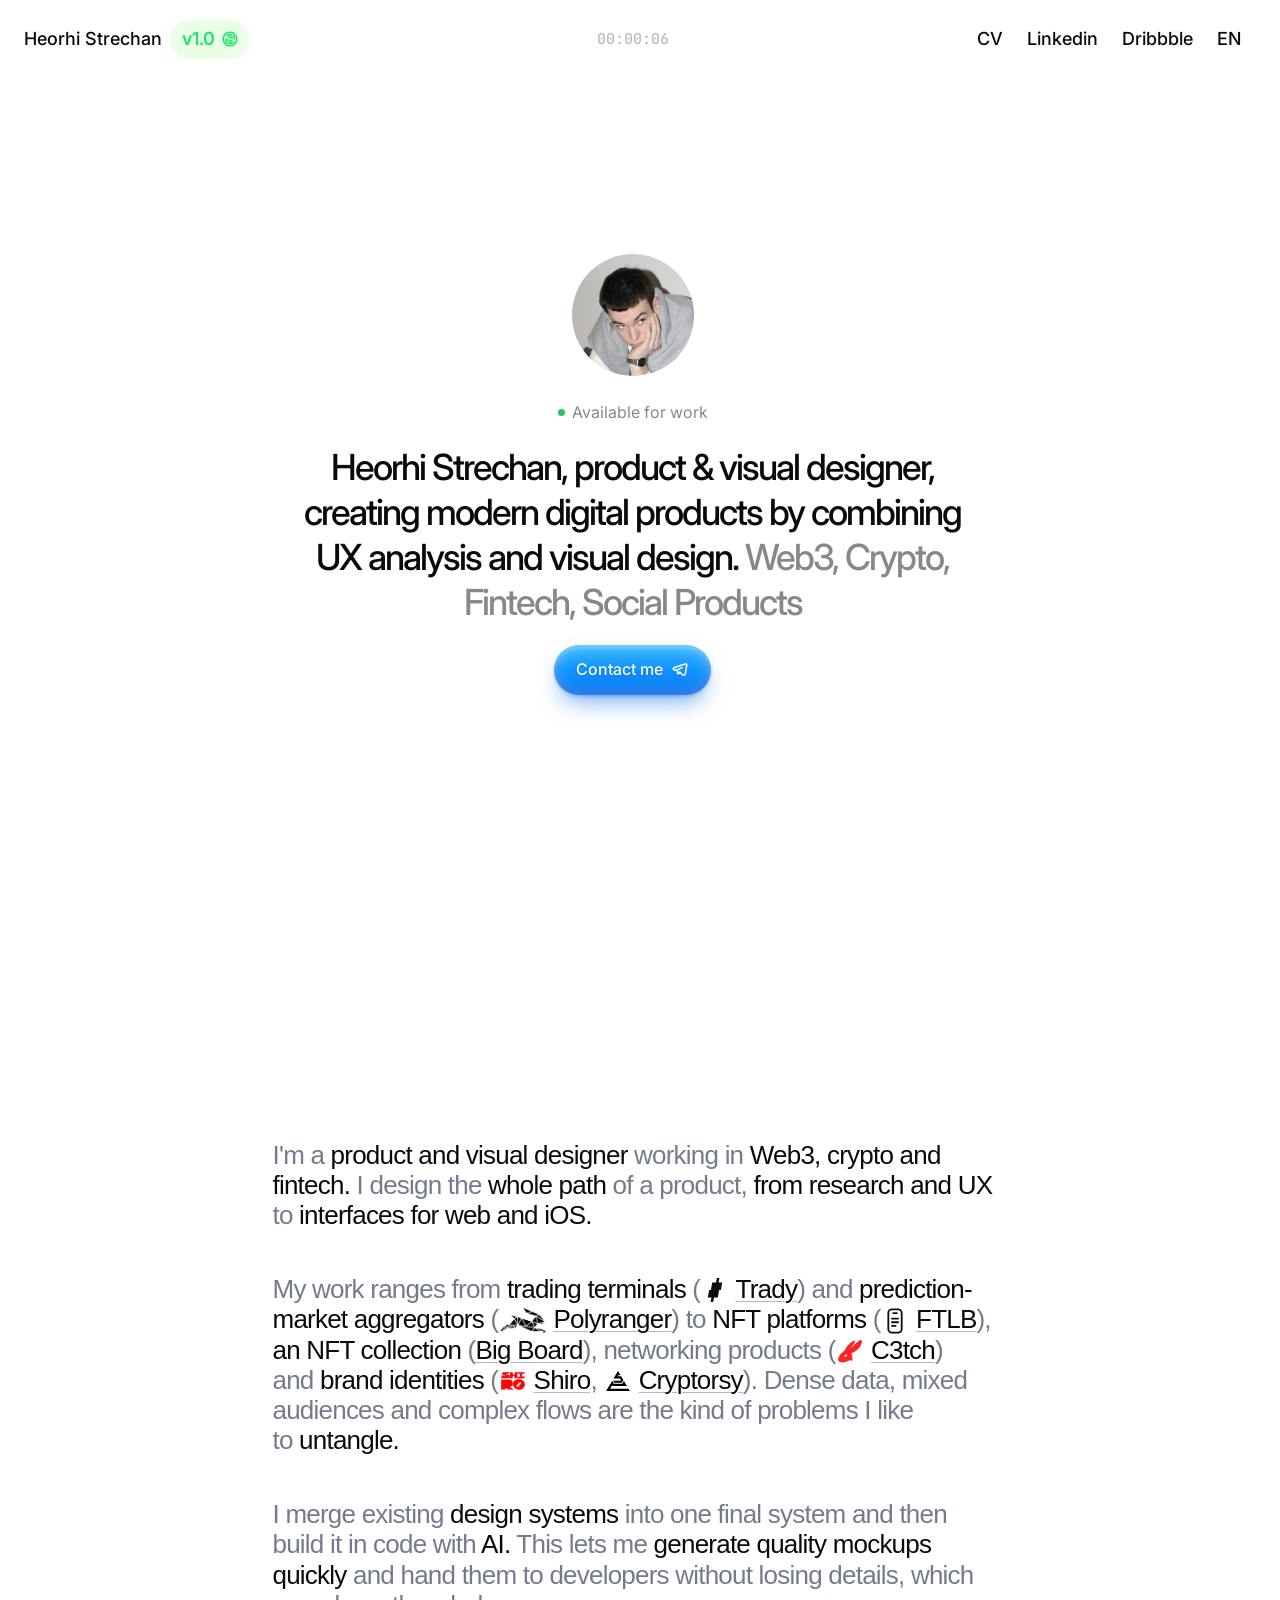
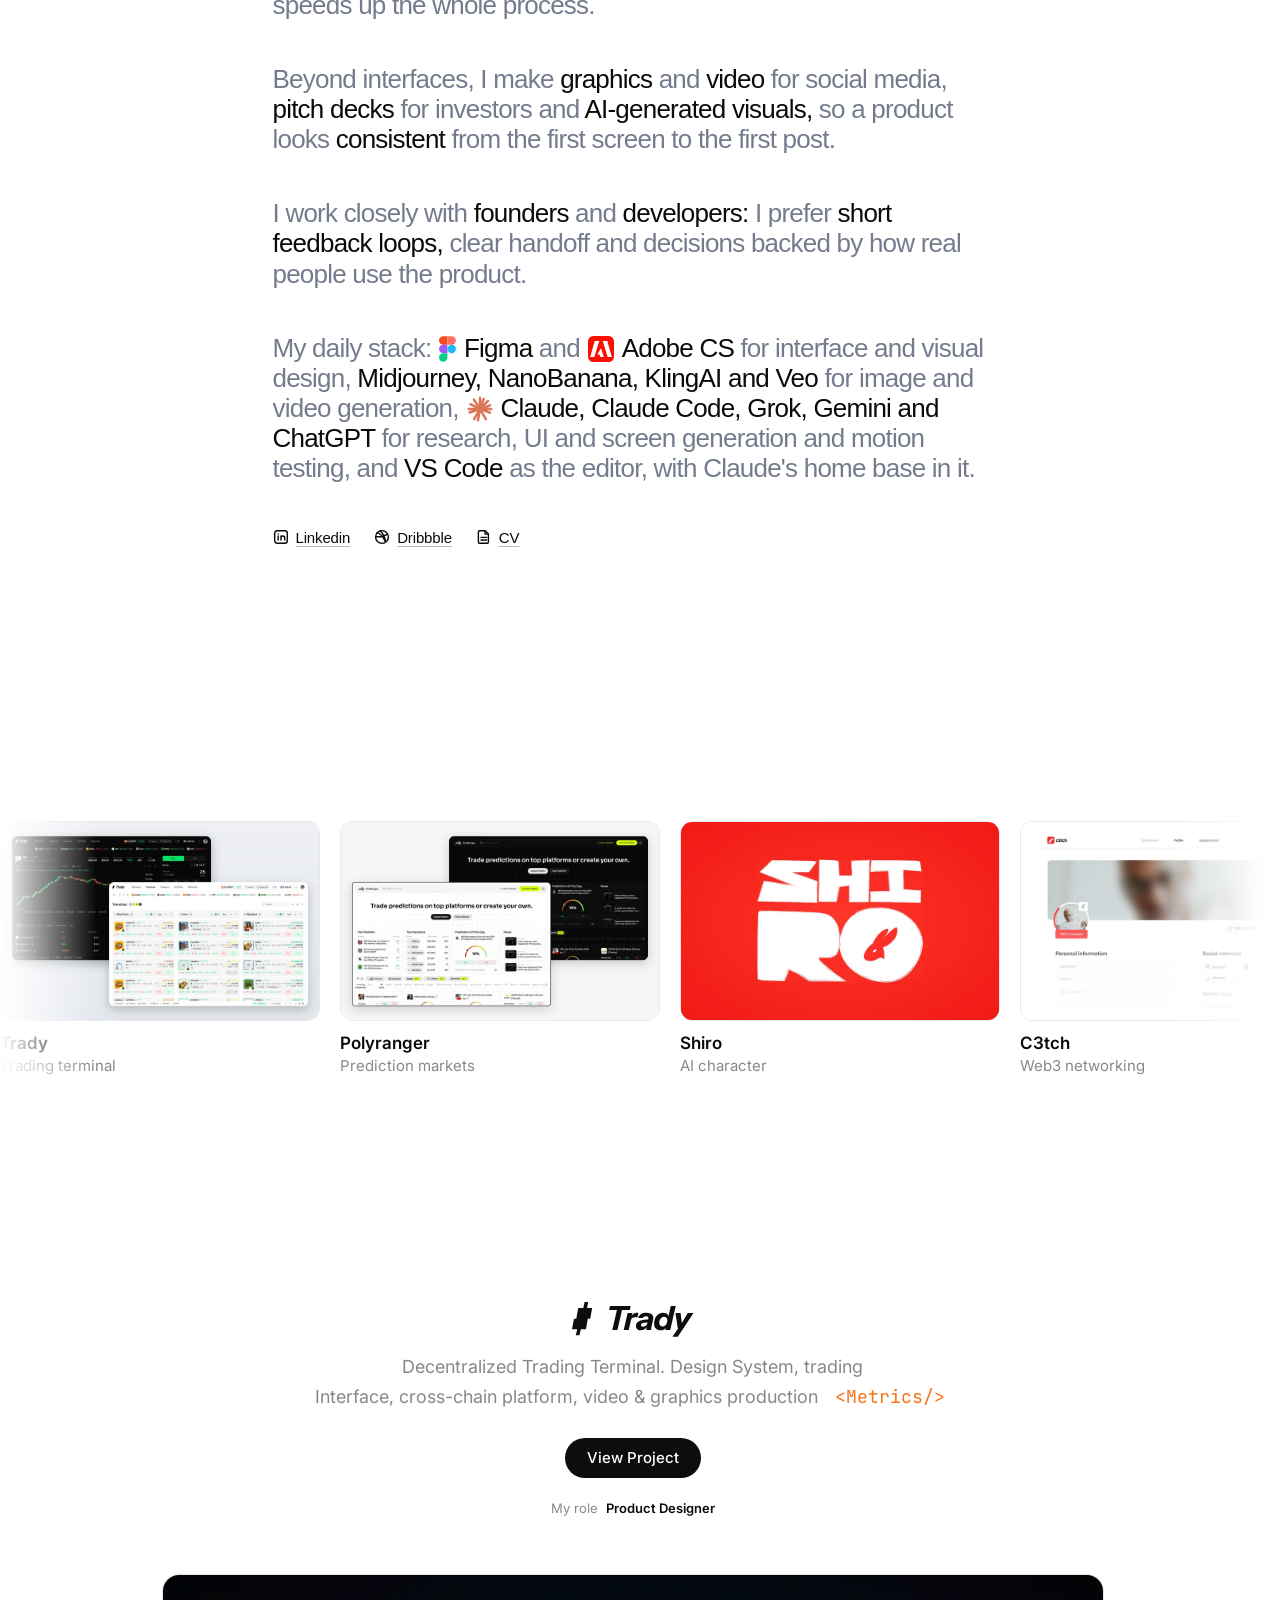
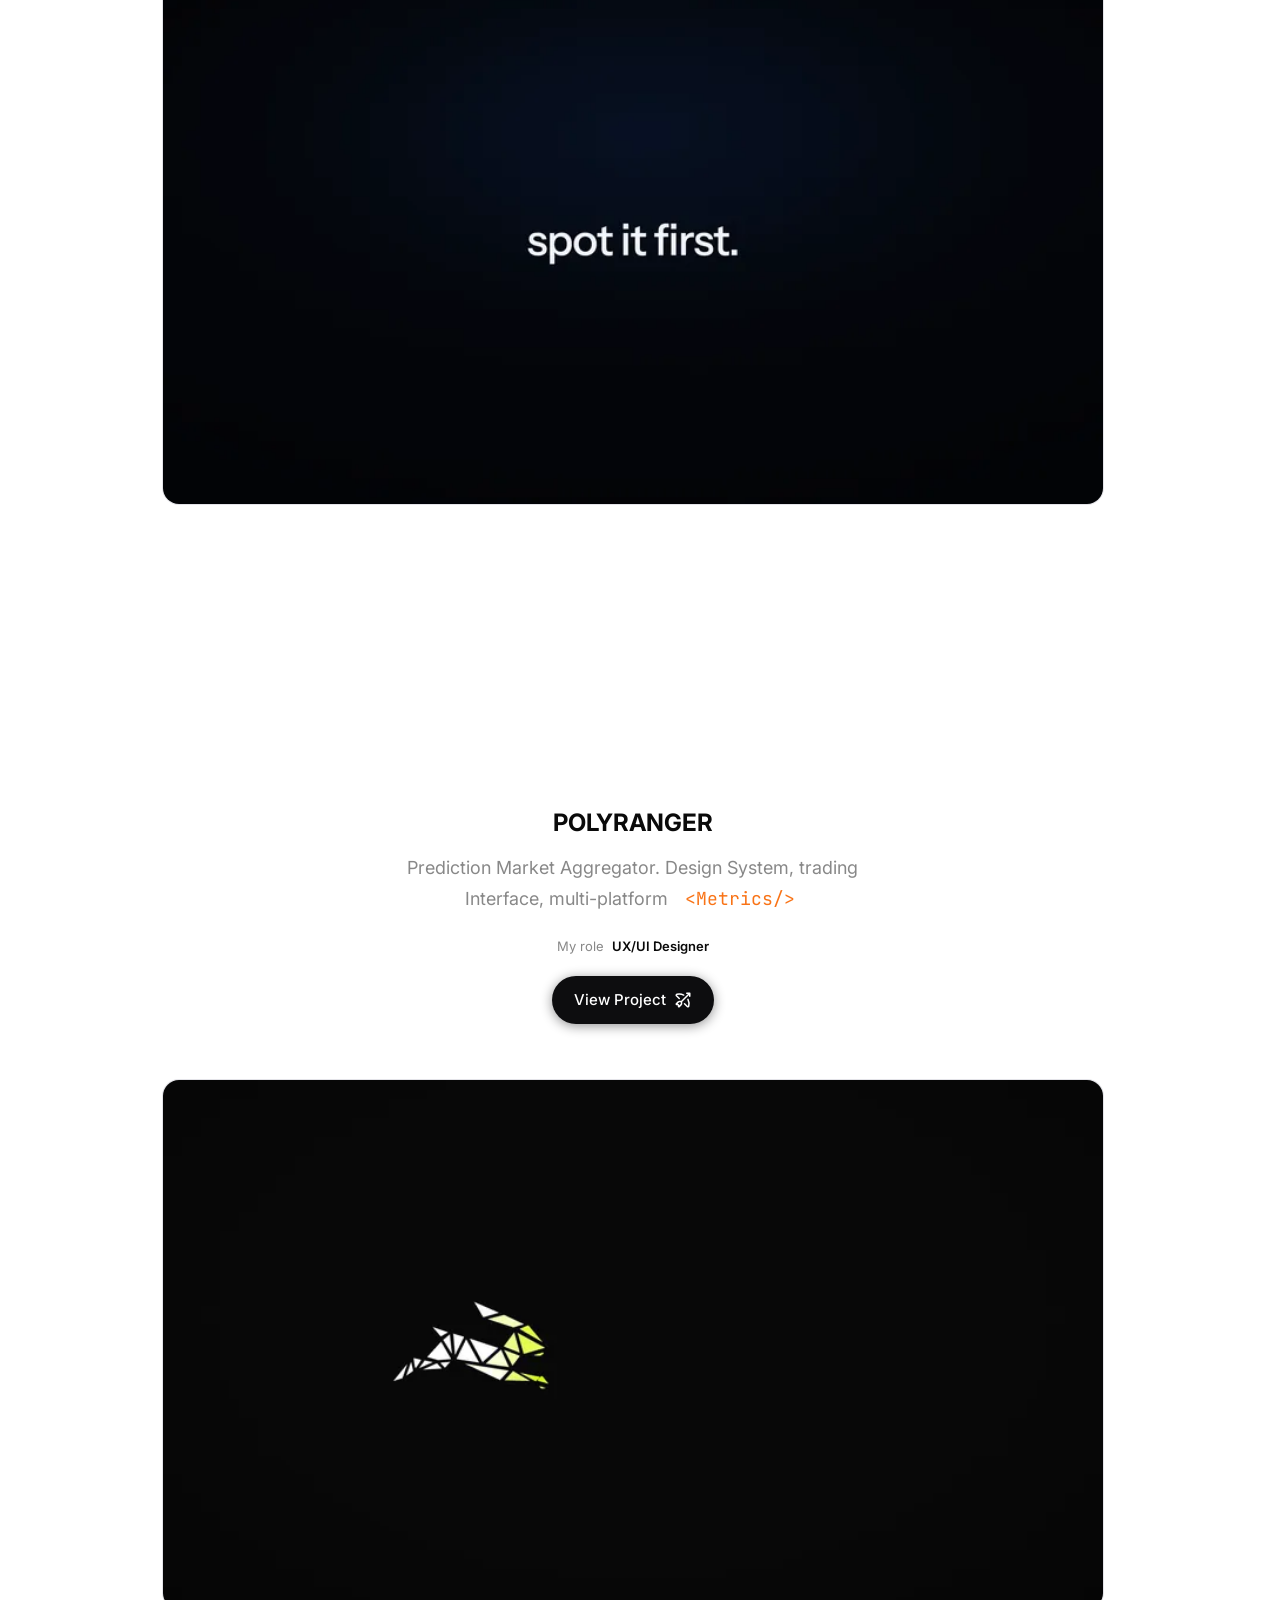
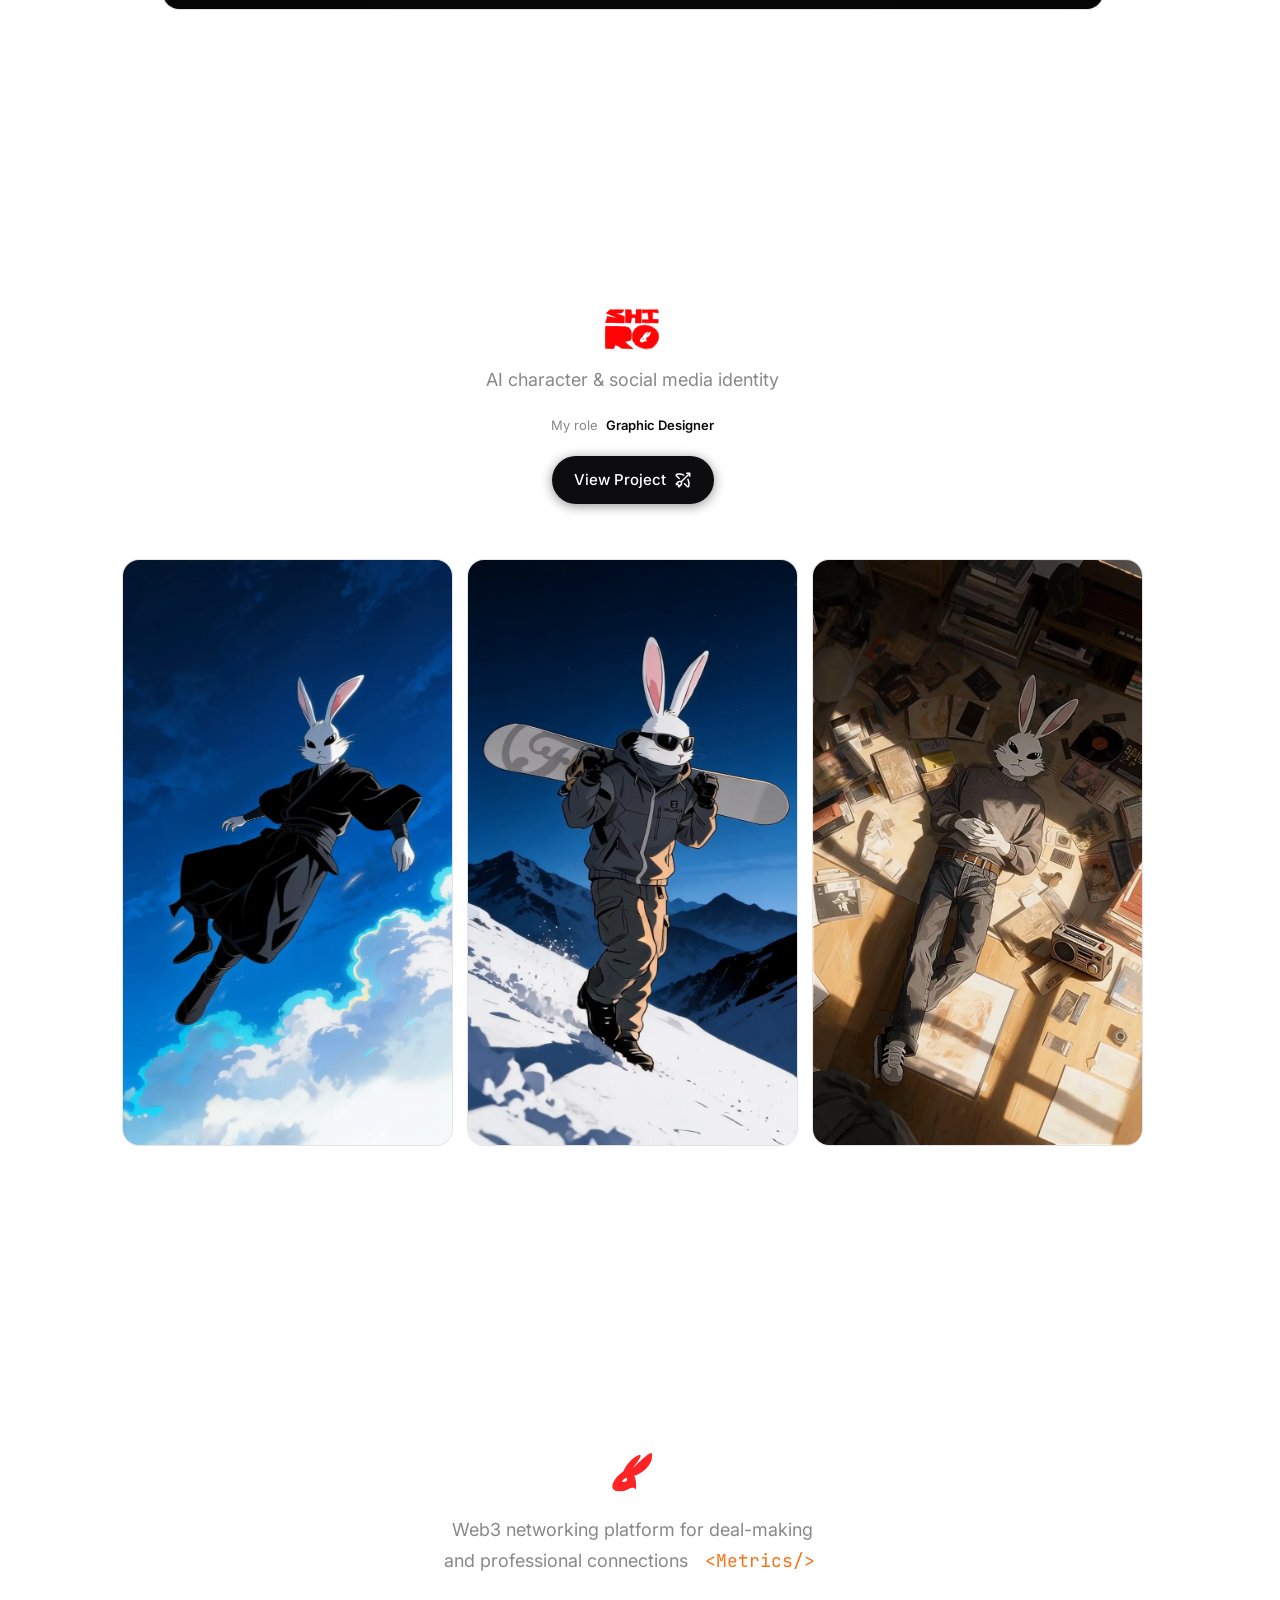
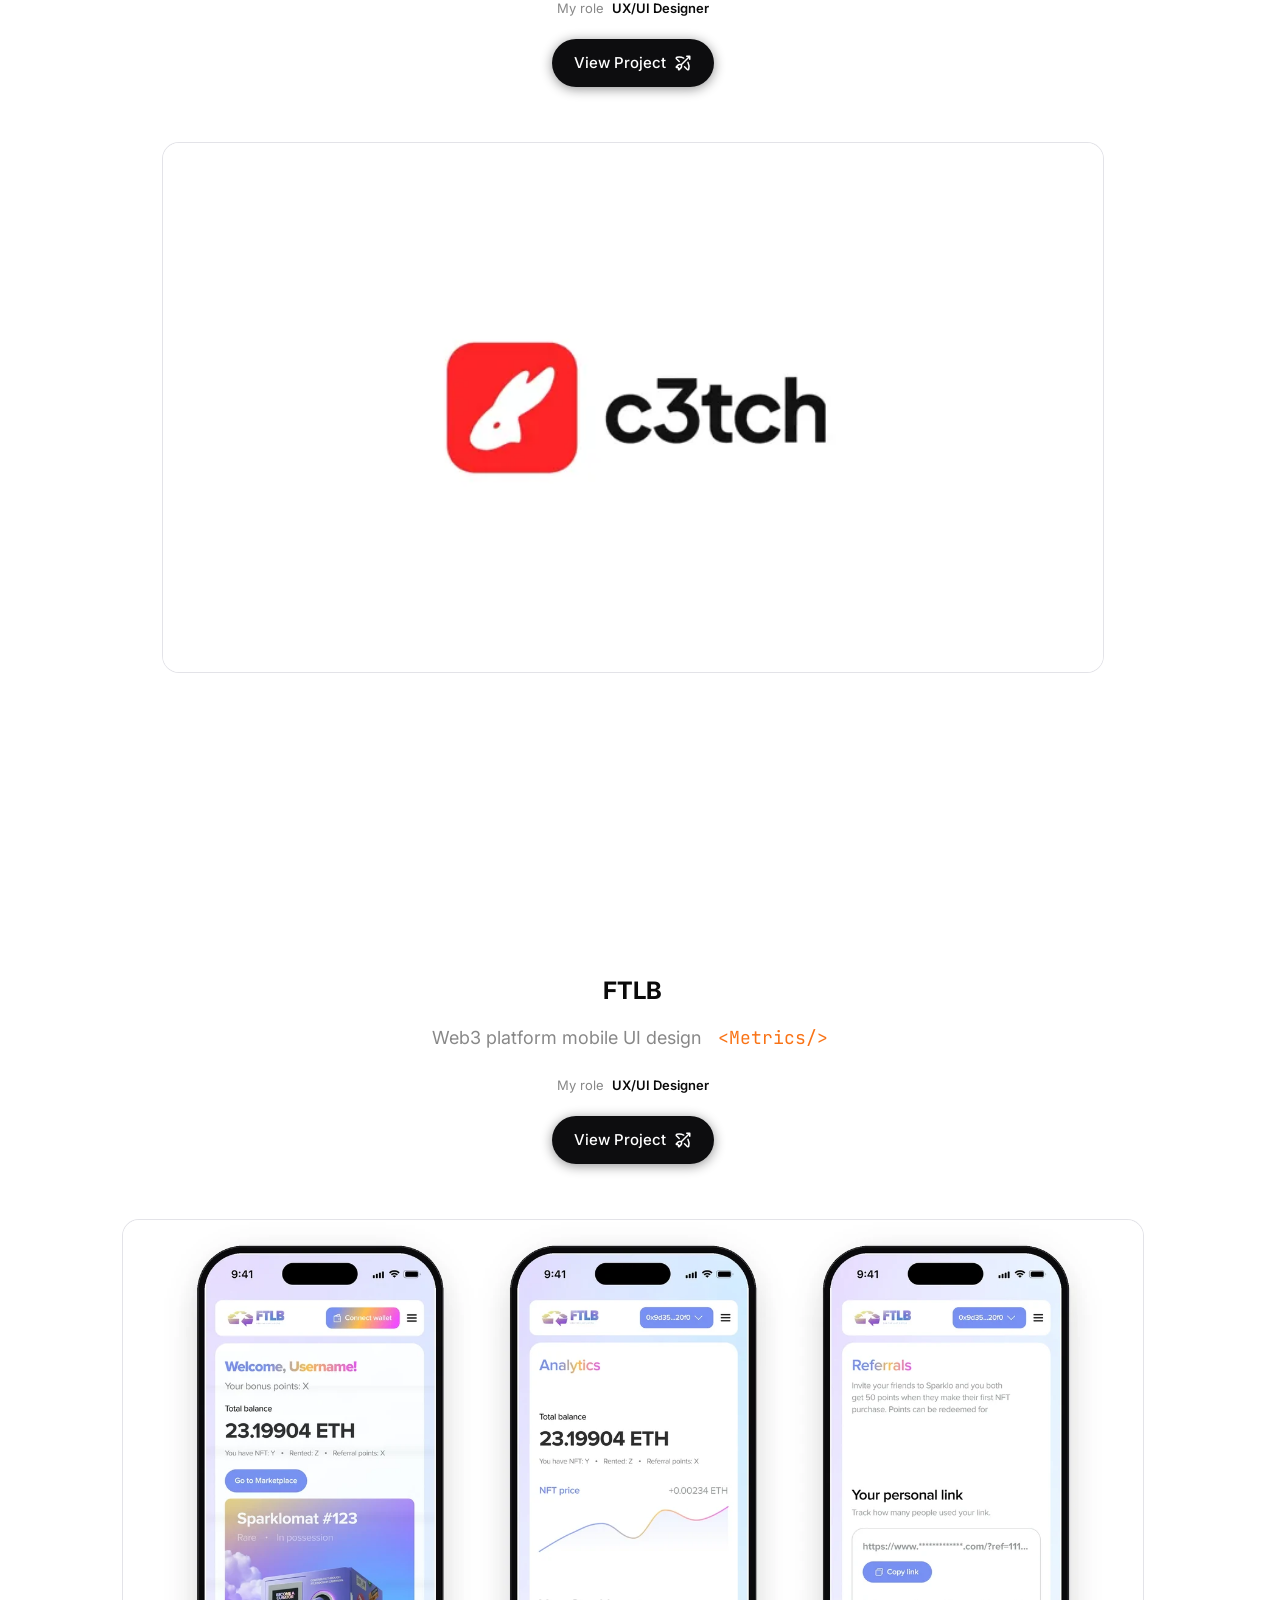
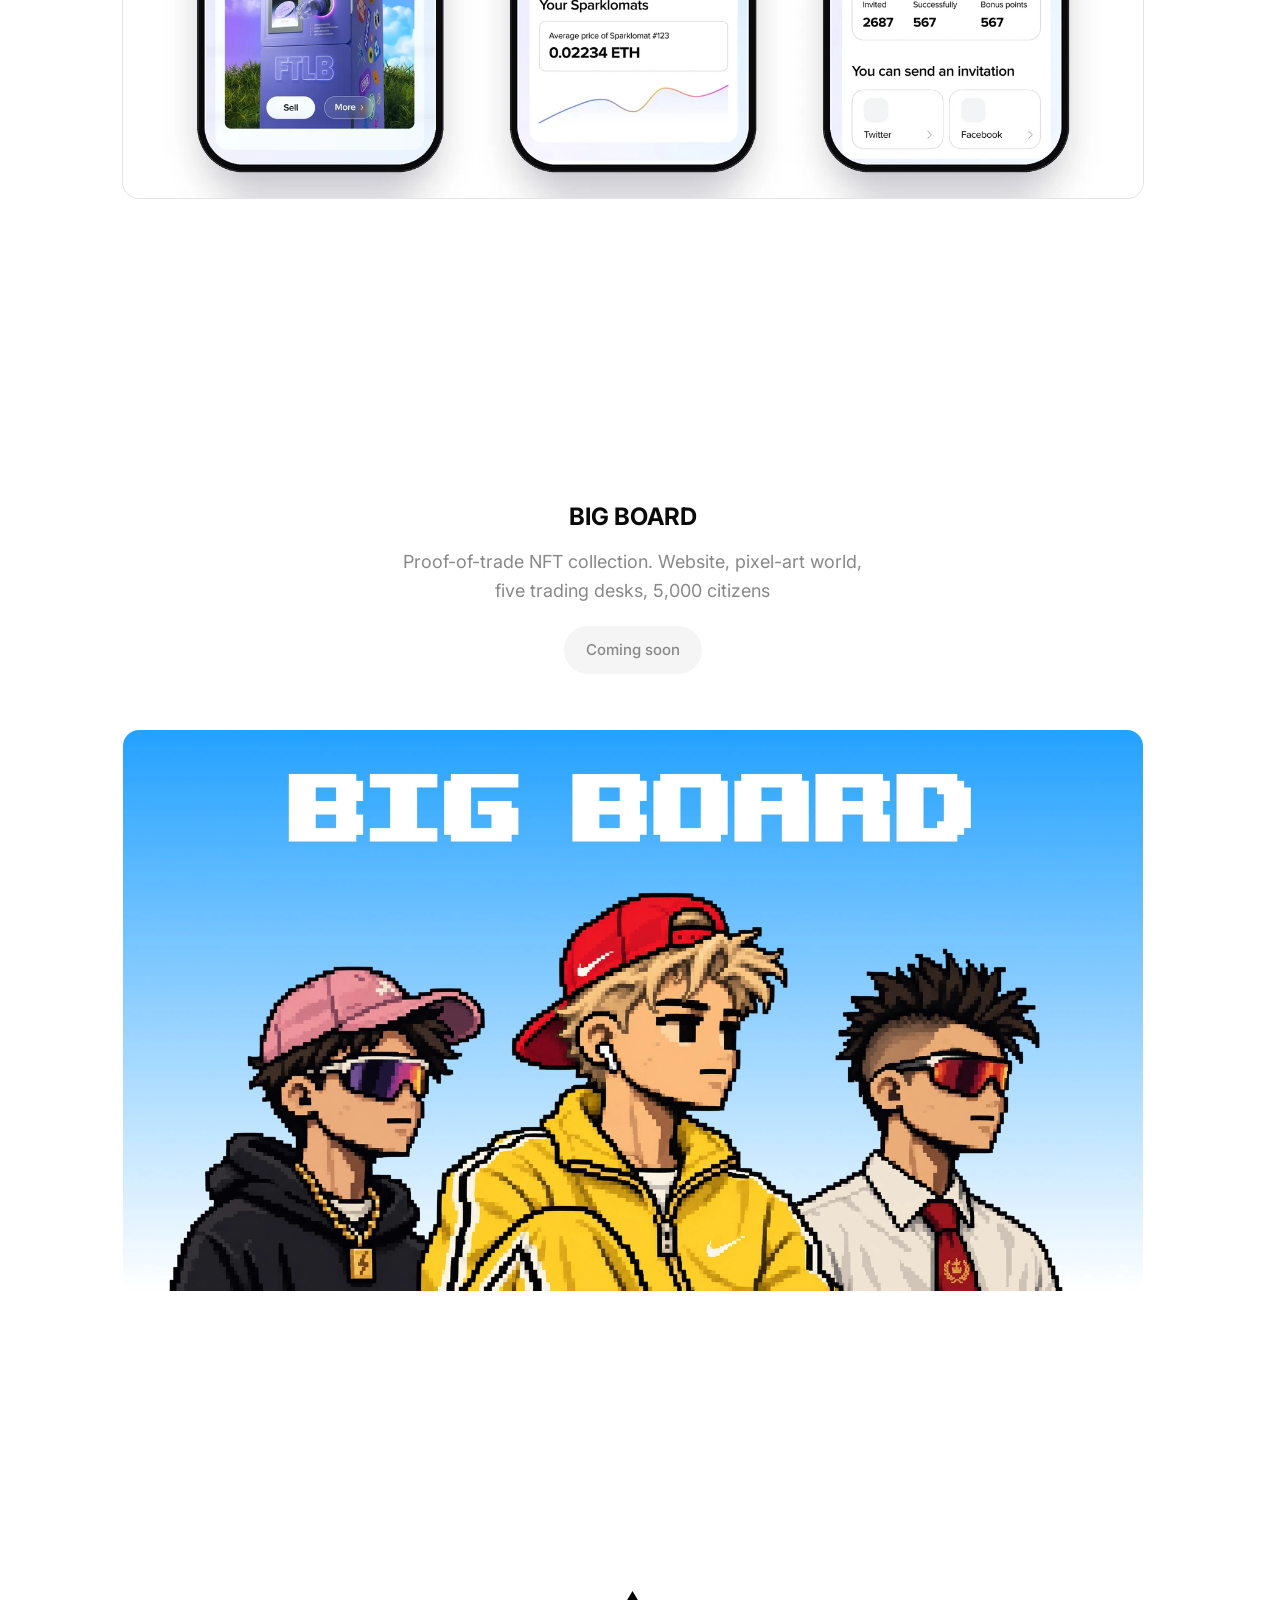
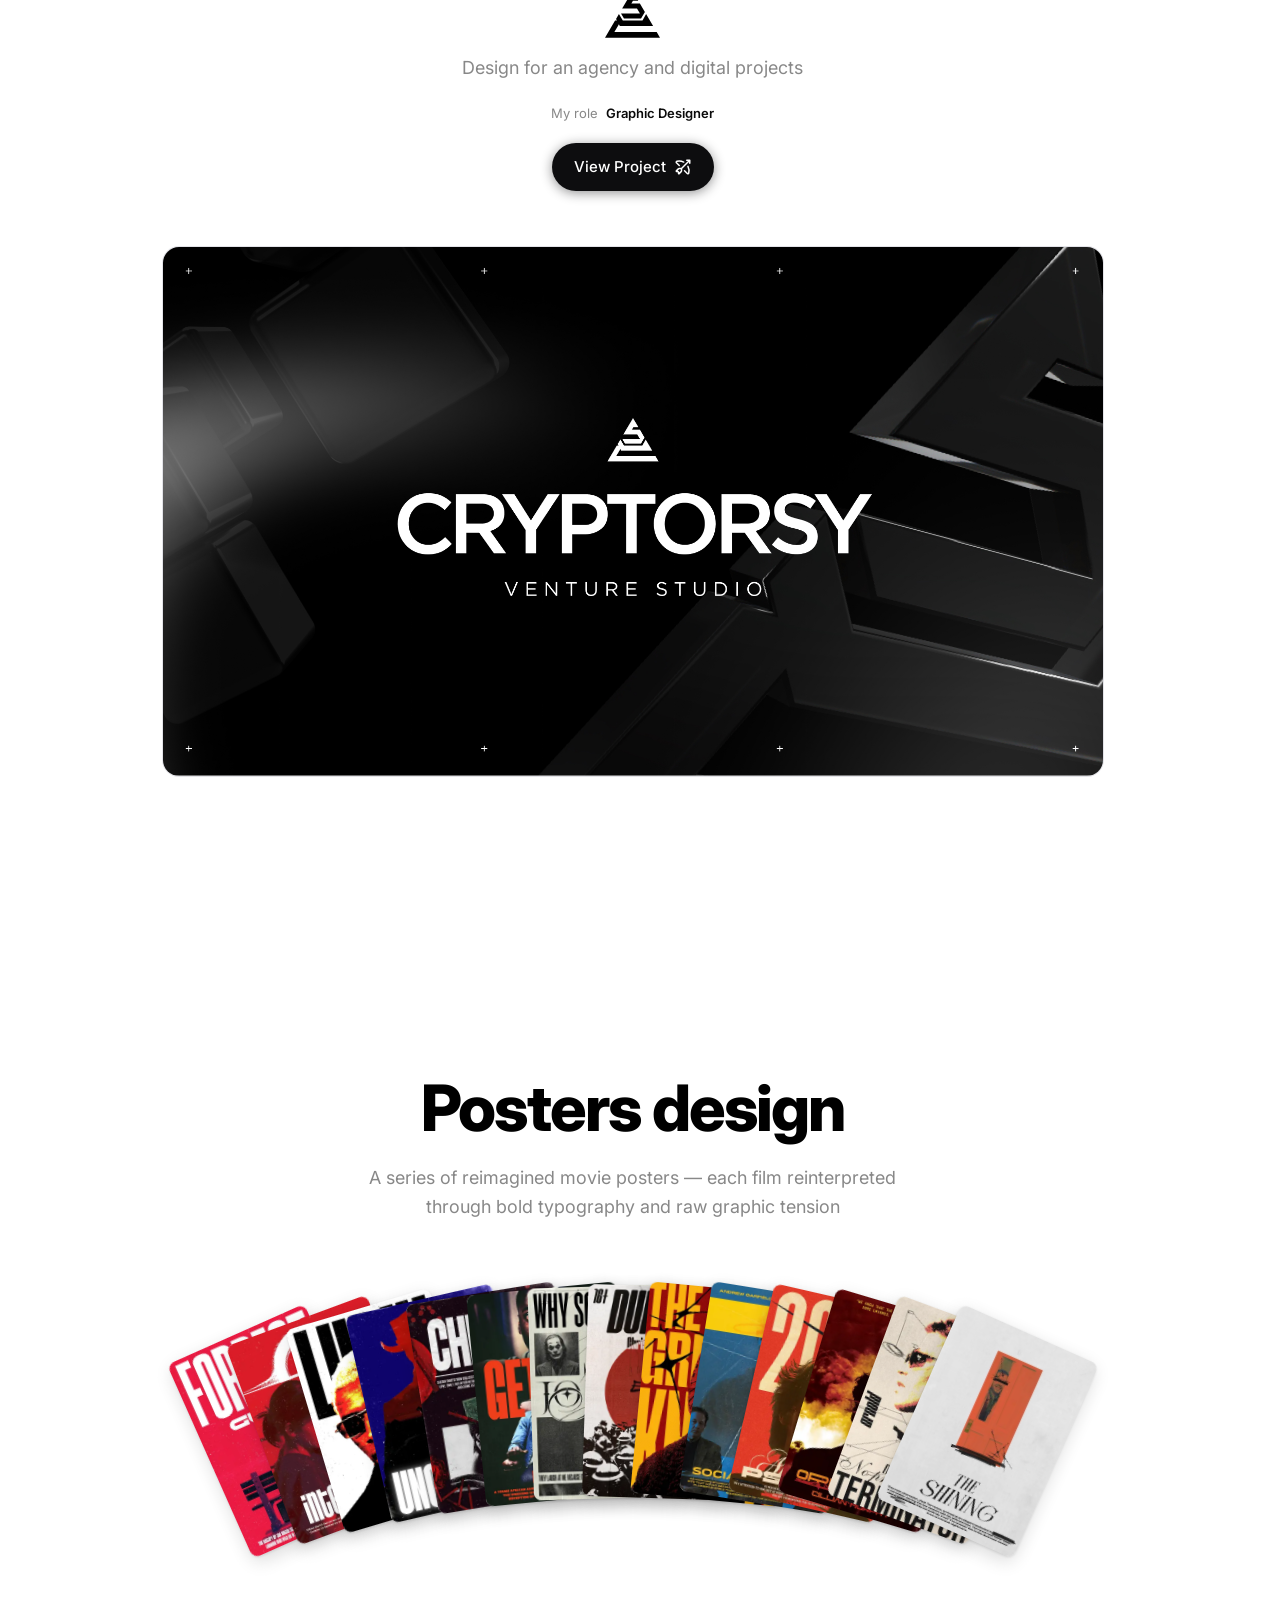
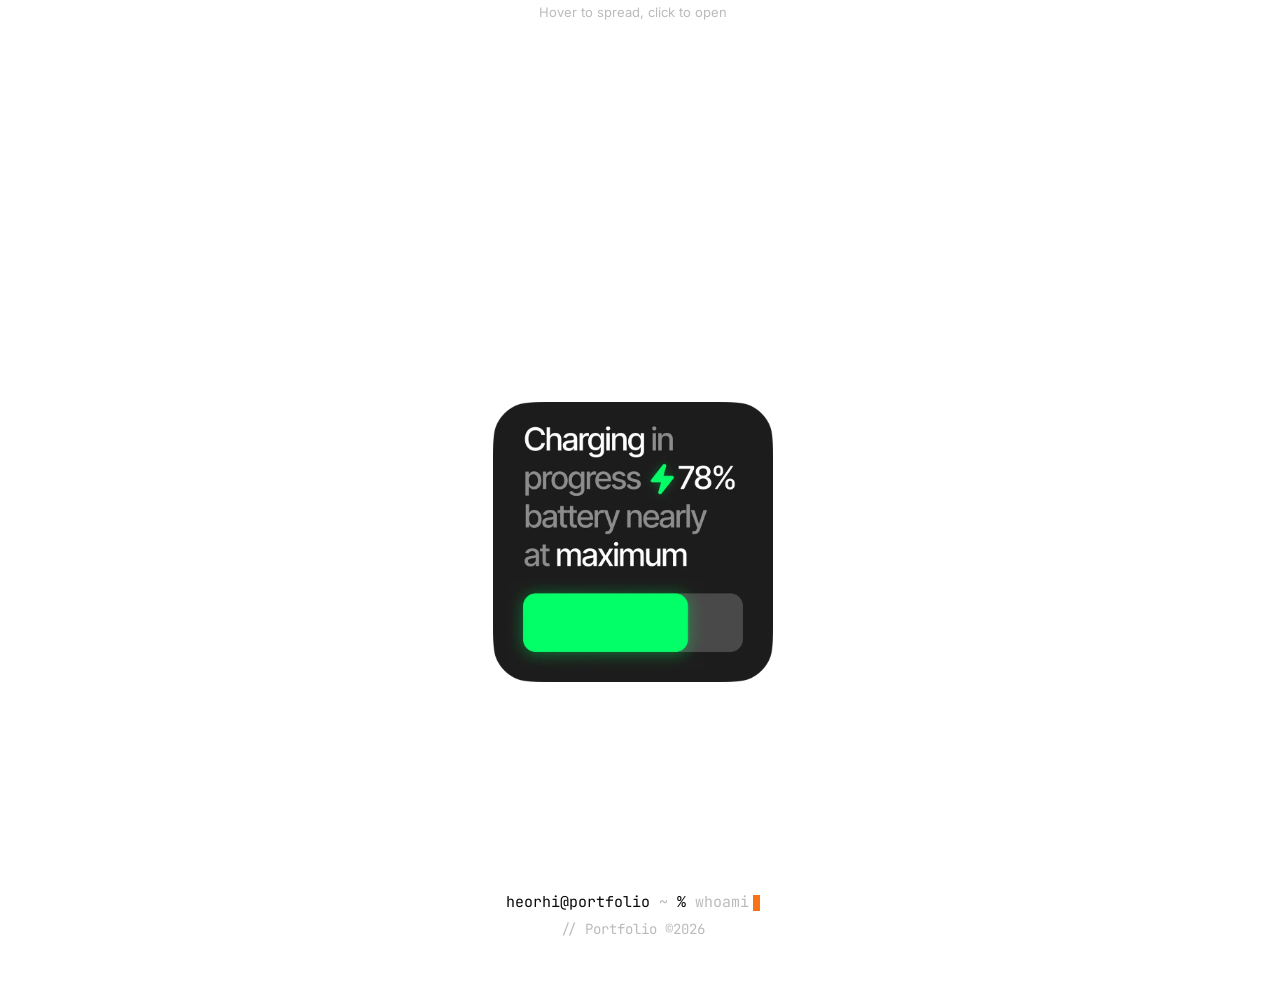
==== commit 46d70e00: "C3tch и Cryptorsy с реальными экранами, баннеры-ссылки, новый порядок проектов, аватары, правки Poly" ====
--- a/index.html
+++ b/index.html
@@ -91,8 +91,8 @@
         <span data-i18n-ru><span class="g">Я</span> <span class="k">продуктовый и визуальный дизайнер</span> <span class="nb"><span class="g">работаю</span></span> <span class="g">в</span> <span class="k">Web3, крипто и финтехе.</span> <span class="g">Проектирую</span> <span class="pill">весь</span> <span class="k">путь</span> <span class="g">продукта,</span> <span class="nb"><span class="k">от</span></span> <span class="k">исследования и UX</span> <span class="g">до</span> <span class="nb"><span class="k">интерфейсов</span></span> <span class="k">для веба и iOS.</span></span>
       </p>
       <p class="about-me__big">
-        <span data-i18n-en><span class="g">My work ranges from</span> <span class="k">trading terminals</span> <span class="nbk"><span class="g">(</span><a class="about-link" href="trady.html"><img class="about-sticker" src="img/about/plain/trady.svg" alt="" width="20" height="20" loading="lazy" decoding="async">Trady</a><span class="g">)</span></span> <span class="g">and</span> <span class="k">prediction-market aggregators</span> <span class="nbk"><span class="g">(</span><a class="about-link" href="polyranger.html"><img class="about-sticker" src="img/about/plain/polyranger.svg" alt="" width="20" height="20" loading="lazy" decoding="async">Polyranger</a><span class="g">)</span></span> <span class="g">to</span> <span class="k">NFT platforms</span> <span class="nbk"><span class="g">(</span><a class="about-link" href="ftlb.html"><img class="about-sticker" src="img/about/plain/ftlb.svg" alt="" width="20" height="20" loading="lazy" decoding="async">FTLB</a><span class="g">),</span></span> <span class="k">an NFT collection</span> <span class="nbk"><span class="g">(</span><a class="about-link" href="index.html#project-big-board"><img class="about-sticker" src="img/about/big-board.webp" alt="" width="20" height="20" loading="lazy" decoding="async">Big Board</a><span class="g">),</span></span> <span class="g">networking products</span> <span class="nbk"><span class="g">(</span><a class="about-link" href="c3tch.html"><img class="about-sticker" src="img/about/plain/c3tch.svg" alt="" width="20" height="20" loading="lazy" decoding="async">C3tch</a><span class="g">)</span></span> <span class="g">and</span> <span class="k">brand identities</span> <span class="nbk"><span class="g">(</span><a class="about-link" href="shiro.html"><img class="about-sticker" src="img/about/plain/shiro.svg" alt="" width="20" height="20" loading="lazy" decoding="async">Shiro</a><span class="g">,</span></span> <span class="nbk"><a class="about-link" href="cryptorsy.html"><img class="about-sticker" src="img/about/plain/cryptorsy.svg" alt="" width="20" height="20" loading="lazy" decoding="async">Cryptorsy</a><span class="g">).</span></span> <span class="g">Dense data, mixed audiences and complex flows are the kind of problems I like to</span> <span class="pill">untangle.</span> </span>
-        <span data-i18n-ru><span class="g">Мои работы — от</span> <span class="k">торговых терминалов</span> <span class="nbk"><span class="g">(</span><a class="about-link" href="trady.html"><img class="about-sticker" src="img/about/plain/trady.svg" alt="" width="20" height="20" loading="lazy" decoding="async">Trady</a><span class="g">)</span></span> <span class="g">и</span> <span class="k">агрегаторов рынков предсказаний</span> <span class="nbk"><span class="g">(</span><a class="about-link" href="polyranger.html"><img class="about-sticker" src="img/about/plain/polyranger.svg" alt="" width="20" height="20" loading="lazy" decoding="async">Polyranger</a><span class="g">)</span></span> <span class="g">до</span> <span class="k">NFT-платформ</span> <span class="nbk"><span class="g">(</span><a class="about-link" href="ftlb.html"><img class="about-sticker" src="img/about/plain/ftlb.svg" alt="" width="20" height="20" loading="lazy" decoding="async">FTLB</a><span class="g">),</span></span> <span class="k">NFT-коллекции</span> <span class="nbk"><span class="g">(</span><a class="about-link" href="index.html#project-big-board"><img class="about-sticker" src="img/about/big-board.webp" alt="" width="20" height="20" loading="lazy" decoding="async">Big Board</a><span class="g">),</span></span> <span class="g">нетворкинг-продуктов</span> <span class="nbk"><span class="g">(</span><a class="about-link" href="c3tch.html"><img class="about-sticker" src="img/about/plain/c3tch.svg" alt="" width="20" height="20" loading="lazy" decoding="async">C3tch</a><span class="g">)</span></span> <span class="g">и</span> <span class="k">брендинга</span> <span class="nbk"><span class="g">(</span><a class="about-link" href="shiro.html"><img class="about-sticker" src="img/about/plain/shiro.svg" alt="" width="20" height="20" loading="lazy" decoding="async">Shiro</a><span class="g">,</span></span> <span class="nbk"><a class="about-link" href="cryptorsy.html"><img class="about-sticker" src="img/about/plain/cryptorsy.svg" alt="" width="20" height="20" loading="lazy" decoding="async">Cryptorsy</a><span class="g">).</span></span> <span class="g">Больше всего мне нравится</span> <span class="pill">распутывать</span> <span class="g">плотные данные, смешанную аудиторию и сложные флоу.</span> </span>
+        <span data-i18n-en><span class="g">My work ranges from</span> <span class="k">trading terminals</span> <span class="nbk"><span class="g">(</span><a class="about-link" href="trady.html"><img class="about-sticker" src="img/about/plain/trady.svg" alt="" width="20" height="20" loading="lazy" decoding="async">Trady</a><span class="g">)</span></span> <span class="g">and</span> <span class="k">prediction-market aggregators</span> <span class="nbk"><span class="g">(</span><a class="about-link" href="polyranger.html"><img class="about-sticker about-sticker--wide" src="img/about/plain/polyranger-site-wide.png" alt="" width="46" height="25" loading="lazy" decoding="async">Polyranger</a><span class="g">)</span></span> <span class="g">to</span> <span class="k">NFT platforms</span> <span class="nbk"><span class="g">(</span><a class="about-link" href="ftlb.html"><img class="about-sticker" src="img/about/plain/ftlb.svg" alt="" width="20" height="20" loading="lazy" decoding="async">FTLB</a><span class="g">),</span></span> <span class="k">an NFT collection</span> <span class="nbk"><span class="g">(</span><a class="about-link" href="index.html#project-big-board">Big Board</a><span class="g">),</span></span> <span class="g">networking products</span> <span class="nbk"><span class="g">(</span><a class="about-link" href="c3tch.html"><img class="about-sticker" src="img/about/plain/c3tch.svg" alt="" width="20" height="20" loading="lazy" decoding="async">C3tch</a><span class="g">)</span></span> <span class="g">and</span> <span class="k">brand identities</span> <span class="nbk"><span class="g">(</span><a class="about-link" href="shiro.html"><img class="about-sticker" src="img/about/plain/shiro.svg" alt="" width="20" height="20" loading="lazy" decoding="async">Shiro</a><span class="g">,</span></span> <span class="nbk"><a class="about-link" href="cryptorsy.html"><img class="about-sticker" src="img/about/plain/cryptorsy.svg" alt="" width="20" height="20" loading="lazy" decoding="async">Cryptorsy</a><span class="g">).</span></span> <span class="g">Dense data, mixed audiences and complex flows are the kind of problems I like to</span> <span class="pill">untangle.</span> </span>
+        <span data-i18n-ru><span class="g">Мои работы — от</span> <span class="k">торговых терминалов</span> <span class="nbk"><span class="g">(</span><a class="about-link" href="trady.html"><img class="about-sticker" src="img/about/plain/trady.svg" alt="" width="20" height="20" loading="lazy" decoding="async">Trady</a><span class="g">)</span></span> <span class="g">и</span> <span class="k">агрегаторов рынков предсказаний</span> <span class="nbk"><span class="g">(</span><a class="about-link" href="polyranger.html"><img class="about-sticker about-sticker--wide" src="img/about/plain/polyranger-site-wide.png" alt="" width="46" height="25" loading="lazy" decoding="async">Polyranger</a><span class="g">)</span></span> <span class="g">до</span> <span class="k">NFT-платформ</span> <span class="nbk"><span class="g">(</span><a class="about-link" href="ftlb.html"><img class="about-sticker" src="img/about/plain/ftlb.svg" alt="" width="20" height="20" loading="lazy" decoding="async">FTLB</a><span class="g">),</span></span> <span class="k">NFT-коллекции</span> <span class="nbk"><span class="g">(</span><a class="about-link" href="index.html#project-big-board">Big Board</a><span class="g">),</span></span> <span class="g">нетворкинг-продуктов</span> <span class="nbk"><span class="g">(</span><a class="about-link" href="c3tch.html"><img class="about-sticker" src="img/about/plain/c3tch.svg" alt="" width="20" height="20" loading="lazy" decoding="async">C3tch</a><span class="g">)</span></span> <span class="g">и</span> <span class="k">брендинга</span> <span class="nbk"><span class="g">(</span><a class="about-link" href="shiro.html"><img class="about-sticker" src="img/about/plain/shiro.svg" alt="" width="20" height="20" loading="lazy" decoding="async">Shiro</a><span class="g">,</span></span> <span class="nbk"><a class="about-link" href="cryptorsy.html"><img class="about-sticker" src="img/about/plain/cryptorsy.svg" alt="" width="20" height="20" loading="lazy" decoding="async">Cryptorsy</a><span class="g">).</span></span> <span class="g">Больше всего мне нравится</span> <span class="pill">распутывать</span> <span class="g">плотные данные, смешанную аудиторию и сложные флоу.</span> </span>
       </p>
       <p class="about-me__big">
         <span data-i18n-en><span class="g">I merge existing</span> <span class="nb"><span class="k">design</span></span> <span class="k">systems</span> <span class="g">into one final system and then build it in code with</span> <span class="nb"><span class="k">AI.</span></span> <span class="g">This lets me</span> <span class="k">generate quality mockups</span> <span class="pill">quickly</span> <span class="g">and hand them to</span> <span class="nb"><span class="g">developers</span></span> <span class="g">without losing details, which speeds up the whole process.</span></span>
@@ -132,25 +132,25 @@
         <span class="project-strip__name">Polyranger</span>
         <span class="project-strip__meta"><span data-i18n-en>Prediction markets</span><span data-i18n-ru>Рынки предсказаний</span></span>
       </a></li>
+      <li><a class="project-strip__card" href="#project-shiro" draggable="false">
+        <span class="project-strip__thumb"><img src="img/strip/shiro.webp" alt="" loading="lazy" draggable="false" /></span>
+        <span class="project-strip__name">Shiro</span>
+        <span class="project-strip__meta"><span data-i18n-en>AI character</span><span data-i18n-ru>AI-персонаж</span></span>
+      </a></li>
+      <li><a class="project-strip__card" href="#project-c3tch" draggable="false">
+        <span class="project-strip__thumb"><img src="img/strip/c3tch.webp" alt="" loading="lazy" draggable="false" /></span>
+        <span class="project-strip__name">C3tch</span>
+        <span class="project-strip__meta"><span data-i18n-en>Web3 networking</span><span data-i18n-ru>Web3-нетворкинг</span></span>
+      </a></li>
+      <li><a class="project-strip__card" href="#project-ftlb" draggable="false">
+        <span class="project-strip__thumb"><img src="img/strip/ftlb.webp" alt="" loading="lazy" draggable="false" /></span>
+        <span class="project-strip__name">FTLB</span>
+        <span class="project-strip__meta"><span data-i18n-en>Mobile UI</span><span data-i18n-ru>Мобильный UI</span></span>
+      </a></li>
       <li><a class="project-strip__card" href="#project-big-board" draggable="false">
         <span class="project-strip__thumb"><img src="img/strip/big-board.webp" alt="" loading="lazy" draggable="false" /></span>
         <span class="project-strip__name">Big Board</span>
         <span class="project-strip__meta"><span data-i18n-en>NFT collection</span><span data-i18n-ru>NFT-коллекция</span></span>
-      </a></li>
-      <li><a class="project-strip__card" href="#project-c3tch" draggable="false">
-        <span class="project-strip__thumb"><img src="img/strip/c3tch.webp" alt="" loading="lazy" draggable="false" /></span>
-        <span class="project-strip__name">C3tch</span>
-        <span class="project-strip__meta"><span data-i18n-en>Web3 networking</span><span data-i18n-ru>Web3-нетворкинг</span></span>
-      </a></li>
-      <li><a class="project-strip__card" href="#project-ftlb" draggable="false">
-        <span class="project-strip__thumb"><img src="img/strip/ftlb.webp" alt="" loading="lazy" draggable="false" /></span>
-        <span class="project-strip__name">FTLB</span>
-        <span class="project-strip__meta"><span data-i18n-en>Mobile UI</span><span data-i18n-ru>Мобильный UI</span></span>
-      </a></li>
-      <li><a class="project-strip__card" href="#project-shiro" draggable="false">
-        <span class="project-strip__thumb"><img src="img/strip/shiro.webp" alt="" loading="lazy" draggable="false" /></span>
-        <span class="project-strip__name">Shiro</span>
-        <span class="project-strip__meta"><span data-i18n-en>AI character</span><span data-i18n-ru>AI-персонаж</span></span>
       </a></li>
       <li><a class="project-strip__card" href="#project-cryptorsy" draggable="false">
         <span class="project-strip__thumb"><img src="img/strip/cryptorsy.webp" alt="" loading="lazy" draggable="false" /></span>
@@ -189,11 +189,11 @@
 
   <main class="projects">
 
-    <div class="card card--polyranger card--trady fade-in">
+    <a class="card card--polyranger card--trady fade-in" href="trady.html" aria-label="Trady">
       <div class="card__image">
         <video src="img/trady_home_loop_2026-10-05_17-16.mp4" poster="img/posters-video/trady-home-loop.webp" data-autoplay loop muted playsinline preload="none"></video>
       </div>
-    </div>
+    </a>
 
     <div id="project-polyranger" class="project-heading project-heading--tight fade-in">
       <h2 class="project-heading__title">POLYRANGER</h2>
@@ -222,48 +222,25 @@
       </a>
     </div>
 
-    <div class="card card--polyranger fade-in">
+    <a class="card card--polyranger fade-in" href="polyranger.html" aria-label="Polyranger">
       <div class="card__image">
         <video src="img/polyranger_home.mp4" poster="img/posters-video/polyranger-home.webp" data-autoplay loop muted playsinline preload="none"></video>
       </div>
-    </div>
-
-    <div id="project-big-board" class="project-heading project-heading--tight fade-in">
-      <h2 class="project-heading__title">BIG BOARD</h2>
-      <p class="project-heading__subtitle">
-        <span data-i18n-en>Proof-of-trade NFT collection. Website, pixel-art world, <br /> five trading desks, 5,000 citizens</span>
-        <span data-i18n-ru>NFT-коллекция proof-of-trade. Сайт, пиксельный мир, <br /> пять торговых десков, 5 000 граждан</span>
-      </p>
-
-      <span class="project-btn project-btn--soon" role="button" aria-disabled="true" tabindex="-1">
-          <span data-i18n-en>Coming soon</span>
-          <span data-i18n-ru>Скоро</span>
-      </span>
-    </div>
-
-    <div class="card card--polyranger card--c3tch fade-in">
-      <div class="card__image">
-        <img src="img/big-board-banner.webp" alt="BIG BOARD NFT collection banner" width="2040" height="1122" loading="lazy" decoding="async" />
-      </div>
-    </div>
-
-    <div id="project-c3tch" class="project-heading project-heading--tight fade-in">
-      <img src="img/c3tch logo.svg" alt="C3tch" class="project-heading__logo project-heading__logo--55" loading="lazy" decoding="async" />
-      <p class="project-heading__subtitle">
-        <span data-i18n-en>Web3 networking platform for deal-making <br /> and professional connections</span>
-        <span data-i18n-ru>Web3-платформа для нетворкинга: заключение сделок <br /> и профессиональные связи</span>
-        <span class="metrics-badge">&lt;Metrics/&gt;<span class="metrics-badge__panel">
-          <span class="metrics-badge__line"><span data-i18n-en>2 core user flows</span><span data-i18n-ru>2 ключевых пользовательских флоу</span></span>
-          <span class="metrics-badge__line metrics-badge__line--blue"><span data-i18n-en>Referral system design</span><span data-i18n-ru>Дизайн реферальной системы</span></span>
-          <span class="metrics-badge__line metrics-badge__line--orange"><span data-i18n-en>Full profile & leaderboard UI</span><span data-i18n-ru>Полный UI профиля и лидерборда</span></span>
-        </span></span></p>
+    </a>
+
+    <div id="project-shiro" class="project-heading project-heading--tight fade-in">
+      <img src="img/Shiro Logo.svg" alt="Shiro" class="project-heading__logo project-heading__logo--55" loading="lazy" decoding="async" />
+      <p class="project-heading__subtitle">
+        <span data-i18n-en>AI character & social media identity</span>
+        <span data-i18n-ru>AI-персонаж и айдентика для соцсетей</span>
+      </p>
 
       <div class="project-heading__role">
         <span class="case__role-label"><span data-i18n-en>My role</span><span data-i18n-ru>Моя роль</span></span>
-        <span class="case__role-value"><span data-i18n-en>UX/UI Designer</span><span data-i18n-ru>UX/UI Designer</span></span>
-      </div>
-
-      <a href="c3tch.html" class="project-btn">
+        <span class="case__role-value"><span data-i18n-en>Graphic Designer</span><span data-i18n-ru>Graphic Designer</span></span>
+      </div>
+
+      <a href="shiro.html" class="project-btn">
           <span data-i18n-en>View Project</span>
           <span data-i18n-ru>Смотреть проект</span>
 
@@ -273,67 +250,7 @@
       </a>
     </div>
 
-    <div class="card card--polyranger card--c3tch fade-in">
-      <div class="card__image">
-        <img src="img/c3tch.png" alt="C3tch" width="2040" height="684" loading="lazy" decoding="async" />
-      </div>
-    </div>
-
-    <div id="project-ftlb" class="project-heading project-heading--tight fade-in">
-      <h2 class="project-heading__title">FTLB</h2>
-      <p class="project-heading__subtitle">
-        <span data-i18n-en>Web3 platform mobile UI design</span>
-        <span data-i18n-ru>Мобильный UI-дизайн Web3-платформы</span>
-        <span class="metrics-badge">&lt;Metrics/&gt;<span class="metrics-badge__panel">
-          <span class="metrics-badge__line"><span data-i18n-en>3 mobile screens designed</span><span data-i18n-ru>3 спроектированных мобильных экрана</span></span>
-          <span class="metrics-badge__line metrics-badge__line--blue"><span data-i18n-en>Wallet-first UX</span><span data-i18n-ru>UX с приоритетом кошелька</span></span>
-          <span class="metrics-badge__line metrics-badge__line--orange"><span data-i18n-en>NFT marketplace flow</span><span data-i18n-ru>Флоу NFT-маркетплейса</span></span>
-        </span></span></p>
-
-      <div class="project-heading__role">
-        <span class="case__role-label"><span data-i18n-en>My role</span><span data-i18n-ru>Моя роль</span></span>
-        <span class="case__role-value"><span data-i18n-en>UX/UI Designer</span><span data-i18n-ru>UX/UI Designer</span></span>
-      </div>
-
-      <a href="ftlb.html" class="project-btn">
-          <span data-i18n-en>View Project</span>
-          <span data-i18n-ru>Смотреть проект</span>
-
-          <svg class="project-btn__icon" viewBox="0 0 24 24" fill="none">
-              <path d="M21 7V3H17M21 3L9.70711 14.2929M18.575 11.082C19.9989 13.8669 20.371 17.0719 19.623 20.109C19.5752 20.305 19.4774 20.4853 19.3393 20.6324C19.2012 20.7795 19.0274 20.8884 18.8348 20.9485C18.6421 21.0086 18.4372 21.0178 18.24 20.9753C18.0427 20.9329 17.8598 20.8401 17.709 20.706L14 17M7 10L3.29 6.29C3.15693 6.13896 3.06507 5.95614 3.02331 5.75922C2.98156 5.5623 2.99131 5.35793 3.05164 5.16588C3.11197 4.97383 3.22083 4.8006 3.3677 4.66293C3.51456 4.52526 3.69446 4.42781 3.89 4.38C6.92828 3.63186 10.1345 4.00467 12.92 5.43M9.70711 14.2929C9.89465 14.4804 10 14.7348 10 15V17C10.0004 17.2242 9.95639 17.4463 9.87058 17.6535C9.78477 17.8606 9.65883 18.0487 9.5 18.207L6.854 20.854C6.78407 20.9241 6.6949 20.9719 6.59779 20.9912C6.50069 21.0106 6.40001 21.0007 6.30854 20.9628C6.21707 20.9249 6.13891 20.8606 6.08398 20.7783C6.02905 20.6959 5.99983 20.599 6 20.5V19C6 18.7348 5.89465 18.4804 5.70711 18.2929C5.51957 18.1054 5.26522 18 5 18H3.5C3.40107 18 3.30436 17.9706 3.22213 17.9156C3.13989 17.8606 3.07582 17.7824 3.03803 17.691C3.00024 17.5996 2.99042 17.499 3.00981 17.402C3.02921 17.3049 3.07696 17.2159 3.147 17.146L5.793 14.5C5.95128 14.3412 6.1394 14.2152 6.34655 14.1294C6.5537 14.0436 6.77578 13.9996 7 14H9C9.26522 14 9.51957 14.1054 9.70711 14.2929Z" />
-          </svg>
-      </a>
-    </div>
-
-    <div class="card card--polyranger card--c3tch fade-in">
-      <div class="card__image">
-        <img src="img/ftlb.webp" alt="FTLB" width="1676" height="950" loading="lazy" decoding="async" />
-      </div>
-    </div>
-
-    <div id="project-shiro" class="project-heading project-heading--tight fade-in">
-      <img src="img/Shiro Logo.svg" alt="Shiro" class="project-heading__logo project-heading__logo--55" loading="lazy" decoding="async" />
-      <p class="project-heading__subtitle">
-        <span data-i18n-en>AI character & social media identity</span>
-        <span data-i18n-ru>AI-персонаж и айдентика для соцсетей</span>
-      </p>
-
-      <div class="project-heading__role">
-        <span class="case__role-label"><span data-i18n-en>My role</span><span data-i18n-ru>Моя роль</span></span>
-        <span class="case__role-value"><span data-i18n-en>Graphic Designer</span><span data-i18n-ru>Graphic Designer</span></span>
-      </div>
-
-      <a href="shiro.html" class="project-btn">
-          <span data-i18n-en>View Project</span>
-          <span data-i18n-ru>Смотреть проект</span>
-
-          <svg class="project-btn__icon" viewBox="0 0 24 24" fill="none">
-              <path d="M21 7V3H17M21 3L9.70711 14.2929M18.575 11.082C19.9989 13.8669 20.371 17.0719 19.623 20.109C19.5752 20.305 19.4774 20.4853 19.3393 20.6324C19.2012 20.7795 19.0274 20.8884 18.8348 20.9485C18.6421 21.0086 18.4372 21.0178 18.24 20.9753C18.0427 20.9329 17.8598 20.8401 17.709 20.706L14 17M7 10L3.29 6.29C3.15693 6.13896 3.06507 5.95614 3.02331 5.75922C2.98156 5.5623 2.99131 5.35793 3.05164 5.16588C3.11197 4.97383 3.22083 4.8006 3.3677 4.66293C3.51456 4.52526 3.69446 4.42781 3.89 4.38C6.92828 3.63186 10.1345 4.00467 12.92 5.43M9.70711 14.2929C9.89465 14.4804 10 14.7348 10 15V17C10.0004 17.2242 9.95639 17.4463 9.87058 17.6535C9.78477 17.8606 9.65883 18.0487 9.5 18.207L6.854 20.854C6.78407 20.9241 6.6949 20.9719 6.59779 20.9912C6.50069 21.0106 6.40001 21.0007 6.30854 20.9628C6.21707 20.9249 6.13891 20.8606 6.08398 20.7783C6.02905 20.6959 5.99983 20.599 6 20.5V19C6 18.7348 5.89465 18.4804 5.70711 18.2929C5.51957 18.1054 5.26522 18 5 18H3.5C3.40107 18 3.30436 17.9706 3.22213 17.9156C3.13989 17.8606 3.07582 17.7824 3.03803 17.691C3.00024 17.5996 2.99042 17.499 3.00981 17.402C3.02921 17.3049 3.07696 17.2159 3.147 17.146L5.793 14.5C5.95128 14.3412 6.1394 14.2152 6.34655 14.1294C6.5537 14.0436 6.77578 13.9996 7 14H9C9.26522 14 9.51957 14.1054 9.70711 14.2929Z" />
-          </svg>
-      </a>
-    </div>
-
-    <div class="card card--polyranger card--trio fade-in">
+    <a class="card card--polyranger card--trio fade-in" href="shiro.html" aria-label="Shiro">
       <div class="card__row">
         <div class="card__image">
           <video src="img/Shiro Free Fall.mp4" poster="img/posters-video/shiro-free-fall.webp" data-autoplay loop muted playsinline preload="none"></video>
@@ -345,6 +262,89 @@
           <video src="img/Shiro Reset.mp4" poster="img/posters-video/shiro-reset.webp" data-autoplay loop muted playsinline preload="none"></video>
         </div>
       </div>
+    </a>
+
+    <div id="project-c3tch" class="project-heading project-heading--tight fade-in">
+      <img src="img/c3tch logo.svg" alt="C3tch" class="project-heading__logo project-heading__logo--55" loading="lazy" decoding="async" />
+      <p class="project-heading__subtitle">
+        <span data-i18n-en>Web3 networking platform for deal-making <br /> and professional connections</span>
+        <span data-i18n-ru>Web3-платформа для нетворкинга: заключение сделок <br /> и профессиональные связи</span>
+        <span class="metrics-badge">&lt;Metrics/&gt;<span class="metrics-badge__panel">
+          <span class="metrics-badge__line"><span data-i18n-en>2 core user flows</span><span data-i18n-ru>2 ключевых пользовательских флоу</span></span>
+          <span class="metrics-badge__line metrics-badge__line--blue"><span data-i18n-en>Referral system design</span><span data-i18n-ru>Дизайн реферальной системы</span></span>
+          <span class="metrics-badge__line metrics-badge__line--orange"><span data-i18n-en>Full profile & leaderboard UI</span><span data-i18n-ru>Полный UI профиля и лидерборда</span></span>
+        </span></span></p>
+
+      <div class="project-heading__role">
+        <span class="case__role-label"><span data-i18n-en>My role</span><span data-i18n-ru>Моя роль</span></span>
+        <span class="case__role-value"><span data-i18n-en>UX/UI Designer</span><span data-i18n-ru>UX/UI Designer</span></span>
+      </div>
+
+      <a href="c3tch.html" class="project-btn">
+          <span data-i18n-en>View Project</span>
+          <span data-i18n-ru>Смотреть проект</span>
+
+          <svg class="project-btn__icon" viewBox="0 0 24 24" fill="none">
+              <path d="M21 7V3H17M21 3L9.70711 14.2929M18.575 11.082C19.9989 13.8669 20.371 17.0719 19.623 20.109C19.5752 20.305 19.4774 20.4853 19.3393 20.6324C19.2012 20.7795 19.0274 20.8884 18.8348 20.9485C18.6421 21.0086 18.4372 21.0178 18.24 20.9753C18.0427 20.9329 17.8598 20.8401 17.709 20.706L14 17M7 10L3.29 6.29C3.15693 6.13896 3.06507 5.95614 3.02331 5.75922C2.98156 5.5623 2.99131 5.35793 3.05164 5.16588C3.11197 4.97383 3.22083 4.8006 3.3677 4.66293C3.51456 4.52526 3.69446 4.42781 3.89 4.38C6.92828 3.63186 10.1345 4.00467 12.92 5.43M9.70711 14.2929C9.89465 14.4804 10 14.7348 10 15V17C10.0004 17.2242 9.95639 17.4463 9.87058 17.6535C9.78477 17.8606 9.65883 18.0487 9.5 18.207L6.854 20.854C6.78407 20.9241 6.6949 20.9719 6.59779 20.9912C6.50069 21.0106 6.40001 21.0007 6.30854 20.9628C6.21707 20.9249 6.13891 20.8606 6.08398 20.7783C6.02905 20.6959 5.99983 20.599 6 20.5V19C6 18.7348 5.89465 18.4804 5.70711 18.2929C5.51957 18.1054 5.26522 18 5 18H3.5C3.40107 18 3.30436 17.9706 3.22213 17.9156C3.13989 17.8606 3.07582 17.7824 3.03803 17.691C3.00024 17.5996 2.99042 17.499 3.00981 17.402C3.02921 17.3049 3.07696 17.2159 3.147 17.146L5.793 14.5C5.95128 14.3412 6.1394 14.2152 6.34655 14.1294C6.5537 14.0436 6.77578 13.9996 7 14H9C9.26522 14 9.51957 14.1054 9.70711 14.2929Z" />
+          </svg>
+      </a>
+    </div>
+
+    <a class="card card--polyranger card--c3tch fade-in" href="c3tch.html" aria-label="C3tch">
+      <div class="card__image">
+        <video src="img/c3tch_home.mp4" poster="img/posters-video/c3tch-home.webp" data-autoplay loop muted playsinline preload="none"></video>
+      </div>
+    </a>
+
+    <div id="project-ftlb" class="project-heading project-heading--tight fade-in">
+      <h2 class="project-heading__title">FTLB</h2>
+      <p class="project-heading__subtitle">
+        <span data-i18n-en>Web3 platform mobile UI design</span>
+        <span data-i18n-ru>Мобильный UI-дизайн Web3-платформы</span>
+        <span class="metrics-badge">&lt;Metrics/&gt;<span class="metrics-badge__panel">
+          <span class="metrics-badge__line"><span data-i18n-en>3 mobile screens designed</span><span data-i18n-ru>3 спроектированных мобильных экрана</span></span>
+          <span class="metrics-badge__line metrics-badge__line--blue"><span data-i18n-en>Wallet-first UX</span><span data-i18n-ru>UX с приоритетом кошелька</span></span>
+          <span class="metrics-badge__line metrics-badge__line--orange"><span data-i18n-en>NFT marketplace flow</span><span data-i18n-ru>Флоу NFT-маркетплейса</span></span>
+        </span></span></p>
+
+      <div class="project-heading__role">
+        <span class="case__role-label"><span data-i18n-en>My role</span><span data-i18n-ru>Моя роль</span></span>
+        <span class="case__role-value"><span data-i18n-en>UX/UI Designer</span><span data-i18n-ru>UX/UI Designer</span></span>
+      </div>
+
+      <a href="ftlb.html" class="project-btn">
+          <span data-i18n-en>View Project</span>
+          <span data-i18n-ru>Смотреть проект</span>
+
+          <svg class="project-btn__icon" viewBox="0 0 24 24" fill="none">
+              <path d="M21 7V3H17M21 3L9.70711 14.2929M18.575 11.082C19.9989 13.8669 20.371 17.0719 19.623 20.109C19.5752 20.305 19.4774 20.4853 19.3393 20.6324C19.2012 20.7795 19.0274 20.8884 18.8348 20.9485C18.6421 21.0086 18.4372 21.0178 18.24 20.9753C18.0427 20.9329 17.8598 20.8401 17.709 20.706L14 17M7 10L3.29 6.29C3.15693 6.13896 3.06507 5.95614 3.02331 5.75922C2.98156 5.5623 2.99131 5.35793 3.05164 5.16588C3.11197 4.97383 3.22083 4.8006 3.3677 4.66293C3.51456 4.52526 3.69446 4.42781 3.89 4.38C6.92828 3.63186 10.1345 4.00467 12.92 5.43M9.70711 14.2929C9.89465 14.4804 10 14.7348 10 15V17C10.0004 17.2242 9.95639 17.4463 9.87058 17.6535C9.78477 17.8606 9.65883 18.0487 9.5 18.207L6.854 20.854C6.78407 20.9241 6.6949 20.9719 6.59779 20.9912C6.50069 21.0106 6.40001 21.0007 6.30854 20.9628C6.21707 20.9249 6.13891 20.8606 6.08398 20.7783C6.02905 20.6959 5.99983 20.599 6 20.5V19C6 18.7348 5.89465 18.4804 5.70711 18.2929C5.51957 18.1054 5.26522 18 5 18H3.5C3.40107 18 3.30436 17.9706 3.22213 17.9156C3.13989 17.8606 3.07582 17.7824 3.03803 17.691C3.00024 17.5996 2.99042 17.499 3.00981 17.402C3.02921 17.3049 3.07696 17.2159 3.147 17.146L5.793 14.5C5.95128 14.3412 6.1394 14.2152 6.34655 14.1294C6.5537 14.0436 6.77578 13.9996 7 14H9C9.26522 14 9.51957 14.1054 9.70711 14.2929Z" />
+          </svg>
+      </a>
+    </div>
+
+    <a class="card card--polyranger card--c3tch fade-in" href="ftlb.html" aria-label="FTLB">
+      <div class="card__image">
+        <img src="img/ftlb-banner.webp" alt="FTLB — mobile screens" width="1676" height="950" loading="lazy" decoding="async" />
+      </div>
+    </a>
+
+    <div id="project-big-board" class="project-heading project-heading--tight fade-in">
+      <h2 class="project-heading__title">BIG BOARD</h2>
+      <p class="project-heading__subtitle">
+        <span data-i18n-en>Proof-of-trade NFT collection. Website, pixel-art world, <br /> five trading desks, 5,000 citizens</span>
+        <span data-i18n-ru>NFT-коллекция proof-of-trade. Сайт, пиксельный мир, <br /> пять торговых десков, 5 000 граждан</span>
+      </p>
+
+      <span class="project-btn project-btn--soon" role="button" aria-disabled="true" tabindex="-1">
+          <span data-i18n-en>Coming soon</span>
+          <span data-i18n-ru>Скоро</span>
+      </span>
+    </div>
+
+    <div class="card card--polyranger card--c3tch fade-in">
+      <div class="card__image">
+        <img src="img/big-board-banner.webp" alt="BIG BOARD NFT collection banner" width="2040" height="1122" loading="lazy" decoding="async" />
+      </div>
     </div>
 
     <div id="project-cryptorsy" class="project-heading project-heading--tight fade-in">
@@ -369,11 +369,11 @@
       </a>
     </div>
 
-    <div class="card card--polyranger card--c3tch fade-in">
+    <a class="card card--polyranger card--c3tch fade-in" href="cryptorsy.html" aria-label="Cryptorsy">
       <div class="card__image">
         <video src="img/cryptorsy_banner.mp4" poster="img/Cryptorsy cover.jpg" data-autoplay loop muted playsinline preload="none"></video>
       </div>
-    </div>
+    </a>
 
     <section id="posters" class="posters fade-in" aria-labelledby="posters-title">
       <h2 class="posters__title" id="posters-title">Posters design</h2>
--- a/css/styles.css
+++ b/css/styles.css
@@ -1323,6 +1323,29 @@
 
 .team__avatar:first-child { margin-left: 0; }
 
+/* аватары команды: размытые портреты (стоковые фото Pexels, сильно размыты), 8 вариантов по кругу */
+.team__avatar { background-size: cover; background-position: center; }
+.team__group:nth-child(1) .team__avatar:nth-child(1) { background-image: url('../img/team/p1.webp'); }
+.team__group:nth-child(1) .team__avatar:nth-child(2) { background-image: url('../img/team/p2.webp'); }
+.team__group:nth-child(1) .team__avatar:nth-child(3) { background-image: url('../img/team/p3.webp'); }
+.team__group:nth-child(1) .team__avatar:nth-child(4) { background-image: url('../img/team/p4.webp'); }
+.team__group:nth-child(1) .team__avatar:nth-child(5) { background-image: url('../img/team/p5.webp'); }
+.team__group:nth-child(2) .team__avatar:nth-child(1) { background-image: url('../img/team/p2.webp'); }
+.team__group:nth-child(2) .team__avatar:nth-child(2) { background-image: url('../img/team/p3.webp'); }
+.team__group:nth-child(2) .team__avatar:nth-child(3) { background-image: url('../img/team/p4.webp'); }
+.team__group:nth-child(2) .team__avatar:nth-child(4) { background-image: url('../img/team/p5.webp'); }
+.team__group:nth-child(2) .team__avatar:nth-child(5) { background-image: url('../img/team/p6.webp'); }
+.team__group:nth-child(3) .team__avatar:nth-child(1) { background-image: url('../img/team/p6.webp'); }
+.team__group:nth-child(3) .team__avatar:nth-child(2) { background-image: url('../img/team/p7.webp'); }
+.team__group:nth-child(3) .team__avatar:nth-child(3) { background-image: url('../img/team/p8.webp'); }
+.team__group:nth-child(3) .team__avatar:nth-child(4) { background-image: url('../img/team/p1.webp'); }
+.team__group:nth-child(3) .team__avatar:nth-child(5) { background-image: url('../img/team/p2.webp'); }
+.team__group:nth-child(4) .team__avatar:nth-child(1) { background-image: url('../img/team/p7.webp'); }
+.team__group:nth-child(4) .team__avatar:nth-child(2) { background-image: url('../img/team/p8.webp'); }
+.team__group:nth-child(4) .team__avatar:nth-child(3) { background-image: url('../img/team/p1.webp'); }
+.team__group:nth-child(4) .team__avatar:nth-child(4) { background-image: url('../img/team/p2.webp'); }
+.team__group:nth-child(4) .team__avatar:nth-child(5) { background-image: url('../img/team/p3.webp'); }
+
 .team__role {
   font-size: 13px;
   font-weight: 600;
@@ -1710,14 +1733,11 @@
 }
 
 .compare-caption {
-  font-size: 13px;
-  color: var(--text-2);
-  line-height: 1.7;
-  padding: 16px 20px;
-  background: var(--surface);
-  border: 1px solid var(--border);
-  border-radius: 12px;
-  margin-bottom: 56px;
+  /* обычный текст, как под заголовками блоков (без серой плашки и рамки) */
+  font-size: 19px;
+  color: var(--text-2);
+  line-height: 1.6;
+  margin: 20px 0 56px;
 }
 
 .compare-caption strong {
@@ -1745,6 +1765,11 @@
   background: linear-gradient(135deg, #dcdcdc 0%, #ececec 100%);
   flex-shrink: 0;
 }
+
+/* аватары персонажей Polyranger: размытые стоковые портреты (Pexels) */
+.persona-card__avatar { background-size: cover; background-position: center; }
+.persona-card--trader .persona-card__avatar { background-image: url('../img/team/p3.webp'); }
+.persona-card--newcomer .persona-card__avatar { background-image: url('../img/team/p6.webp'); }
 
 .persona-card__name {
   font-size: 16px;
@@ -2636,3 +2661,47 @@
     border-radius: 0;
   }
 }
+
+
+/* Баннеры проектов на главной — ссылки на страницу проекта: при наведении приподнимаются, картинка/видео чуть увеличиваются */
+a.card { color: inherit; text-decoration: none; }
+a.card .card__image {
+  box-shadow: 0 0 0 1px #e3e3e8;   /* тонкая серая обводка: отделяет светлые баннеры от белого фона, без тени */
+  transition: transform 0.45s cubic-bezier(.2,.7,.2,1);
+}
+a.card .card__image img,
+a.card .card__image video { transition: transform 0.6s cubic-bezier(.2,.7,.2,1); }
+a.card:focus-visible { outline: 2px solid var(--blue); outline-offset: 4px; }
+@media (hover: hover) {
+  a.card:hover .card__image { transform: translateY(-8px) scale(1.03); }
+  a.card:hover .card__image img,
+  a.card:hover .card__image video { transform: scale(1.06); }
+}
+@media (prefers-reduced-motion: reduce) {
+  a.card .card__image, a.card .card__image img, a.card .card__image video { transition: none; }
+  a.card:hover .card__image, a.card:hover .card__image img, a.card:hover .card__image video { transform: none; }
+}
+
+/* Курсор-«палец» на всём, что ведёт на другую страницу или нажимается (ссылки, кнопки, баннеры, карточки ленты).
+   Экраны с увеличением по клику остаются с курсором-лупой (zoom-in), «Скоро» и заблокированное — обычной стрелкой. */
+a[href],
+button:not(:disabled),
+[role="button"]:not([aria-disabled="true"]),
+.lang-toggle,
+.project-btn:not(.project-btn--soon),
+.project-badge--link,
+a.card,
+.project-strip__card,
+.case__back,
+.case__pitch,
+.about-link,
+.header__right a,
+.header__name,
+.footer a {
+  cursor: pointer;
+}
+button.shot, button.poster, button.iphone, .phone[data-lb-group], .shot, .poster { cursor: zoom-in; }
+.project-btn--soon, [aria-disabled="true"] { cursor: default; }
+
+/* C3tch на главной теперь видео 16:9 — ширина как у остальных видео-баннеров */
+.card--c3tch .card__image:has(video) { width: 940px; }
--- a/css/about-links.css
+++ b/css/about-links.css
@@ -34,19 +34,19 @@
 /* значок-«стикер» 20px: центр значка = середина строчных букв (низ значка = .3em - 10px от базовой линии) */
 .about-me .about-sticker {
   display: inline-block;
-  width: 20px;
-  height: 20px;
-  border-radius: 5px;
+  width: 26px;
+  height: 26px;
+  border-radius: 6px;
   object-fit: cover;
-  vertical-align: calc(.3em - 10px);
+  vertical-align: calc(.3em - 13px);
   margin: 0 .3em 0 .06em;
 }
 /* векторные значки стека (Figma / Adobe / Claude): та же посадка и размер */
 .about-me .about-badge {
   display: inline-block;
-  height: 20px;
+  height: 26px;
   width: auto;
-  vertical-align: calc(.3em - 10px);
+  vertical-align: calc(.3em - 13px);
   margin: 0 .3em 0 .06em;
 }
 
@@ -83,3 +83,6 @@
 @media (prefers-reduced-motion: reduce) {
   .about-me .about-link { transition: none; }
 }
+
+/* широкий знак Polyranger с официального сайта: по высоте чуть больше, ширина по пропорции */
+.about-me .about-sticker--wide { width: auto; height: 25px; border-radius: 0; object-fit: contain; vertical-align: calc(.3em - 12px); }
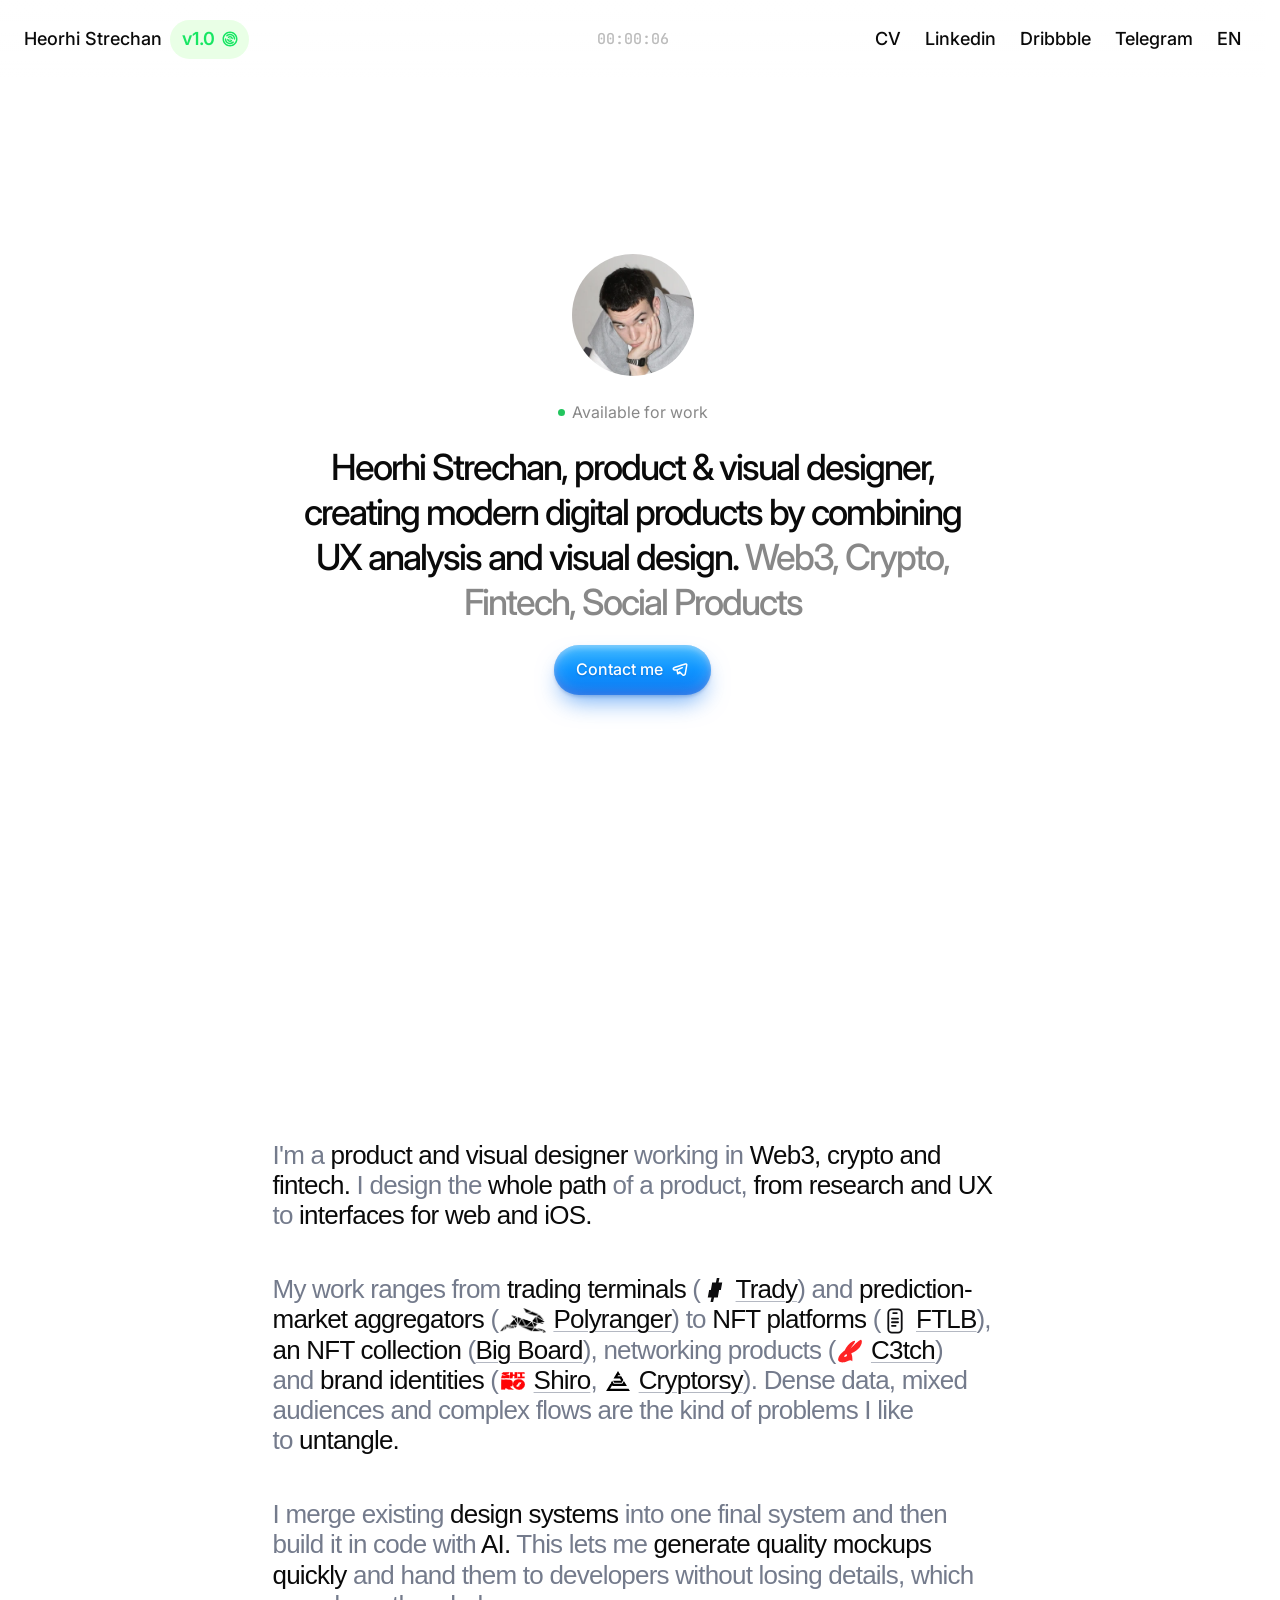
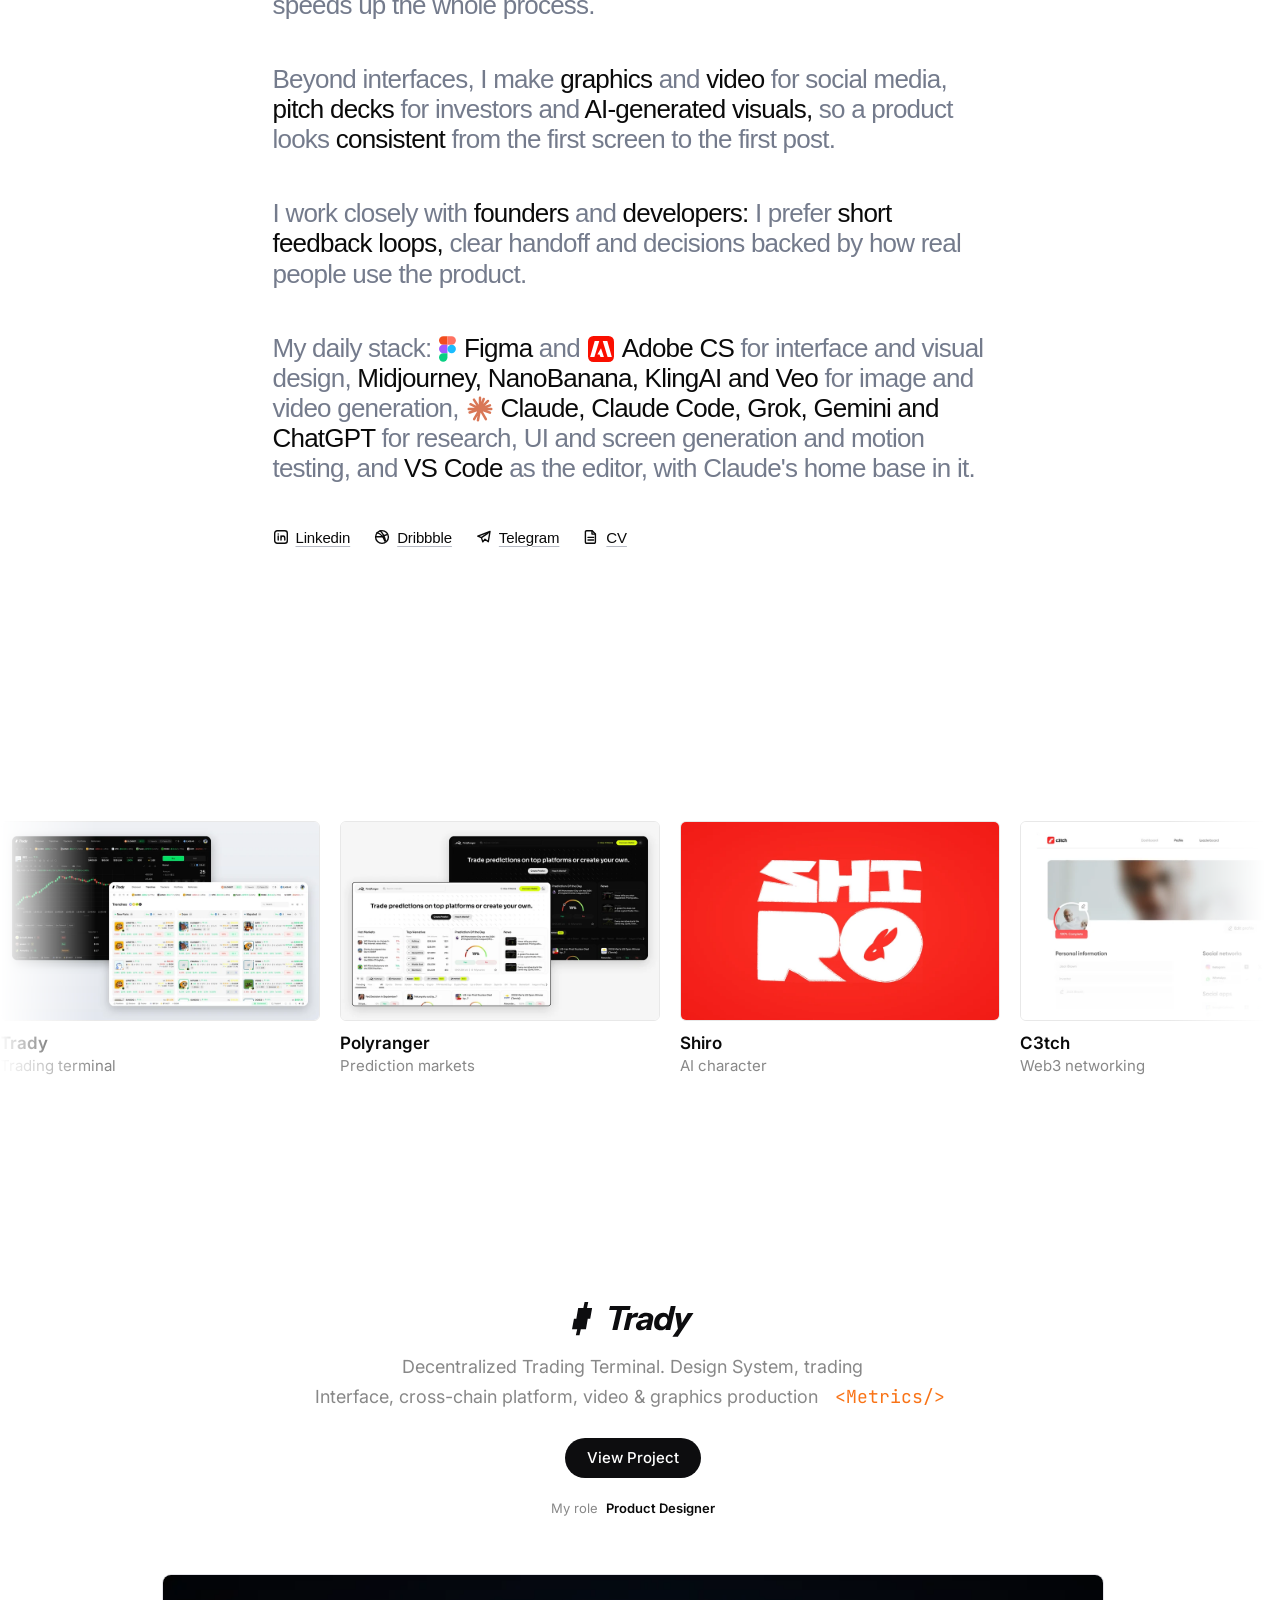
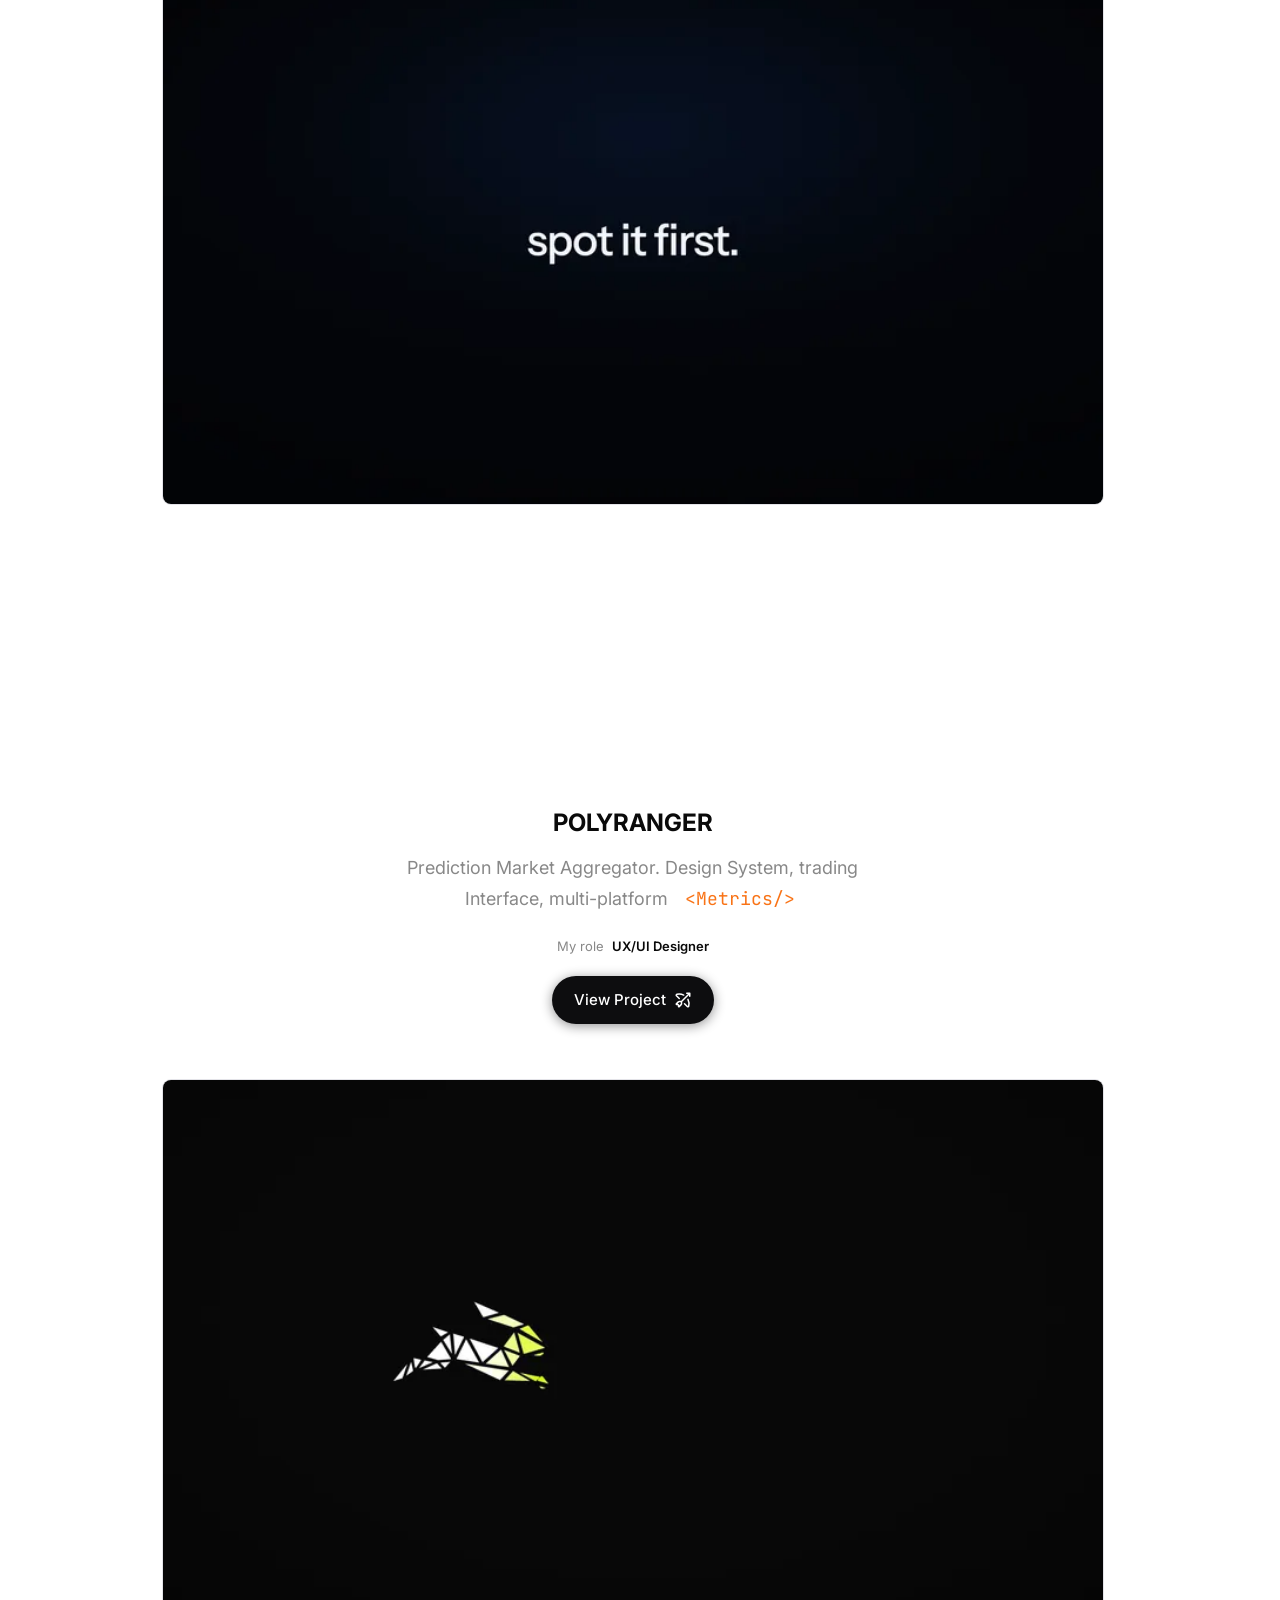
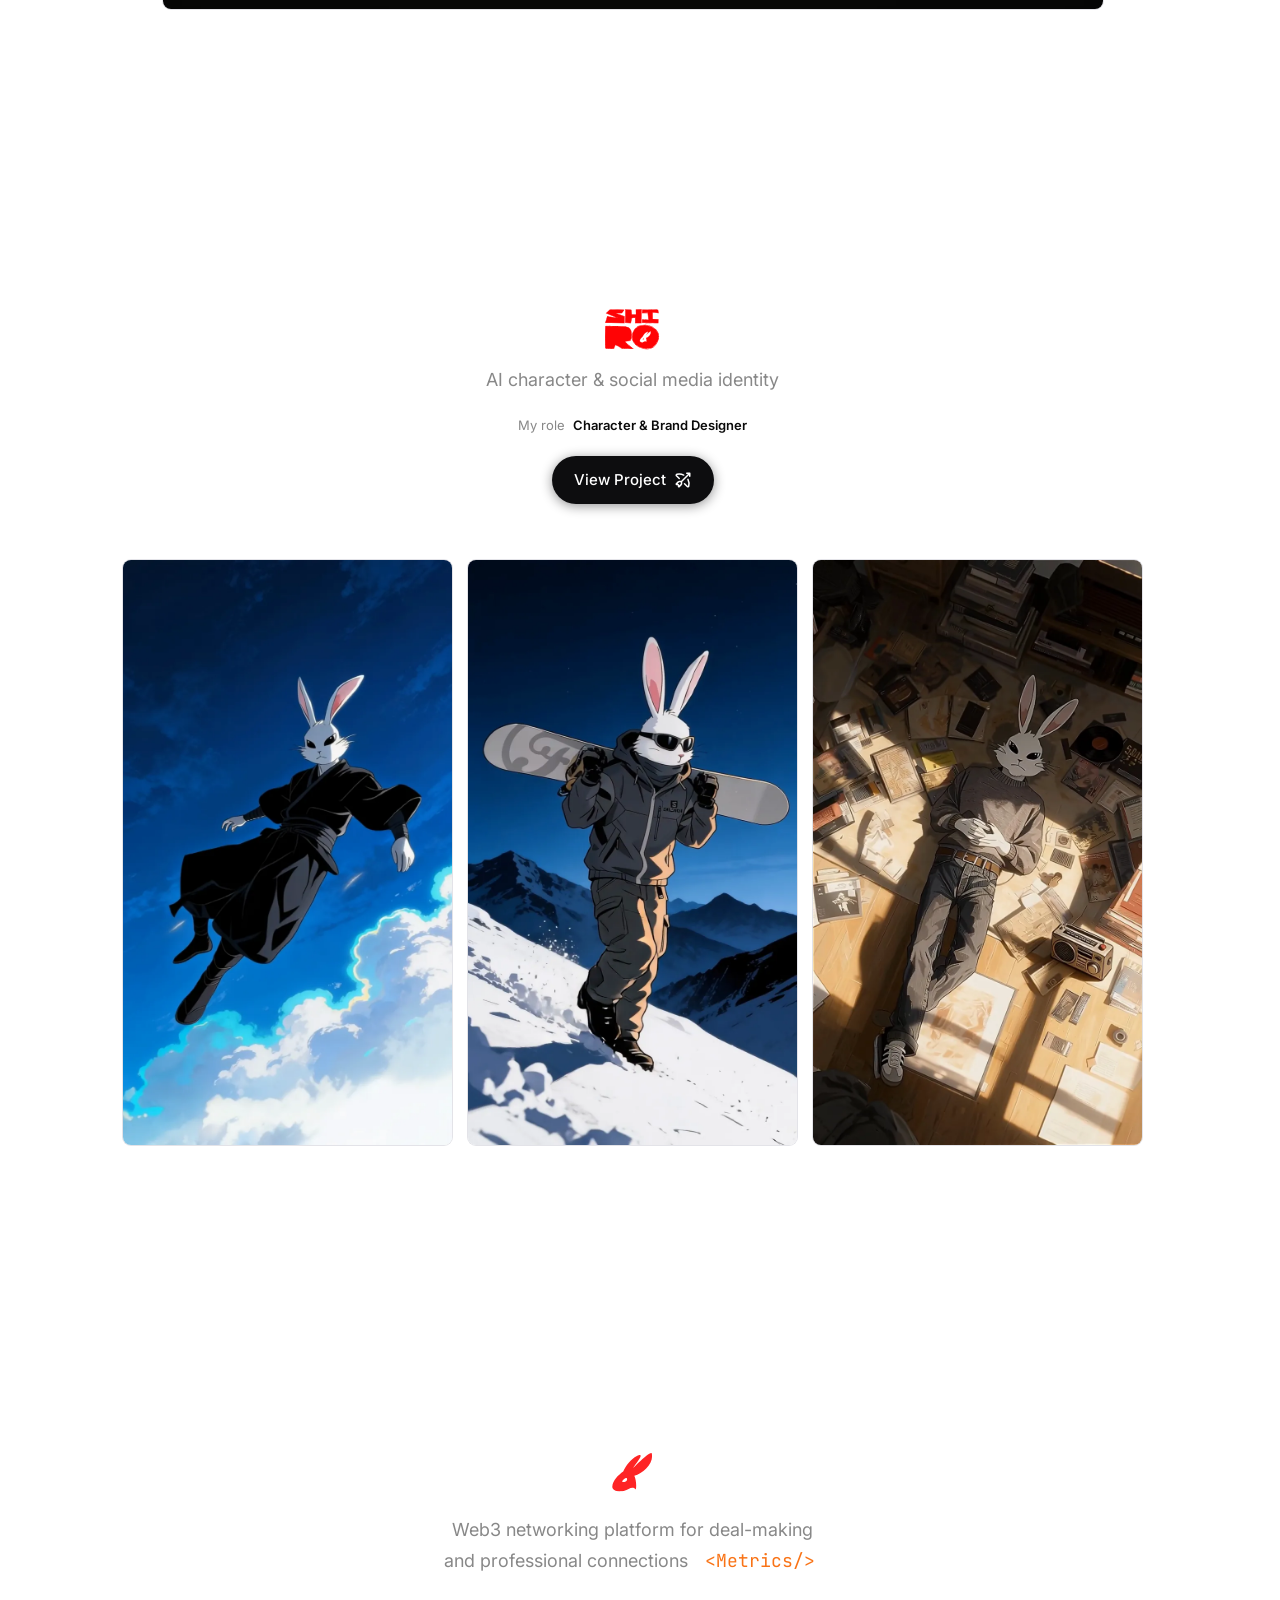
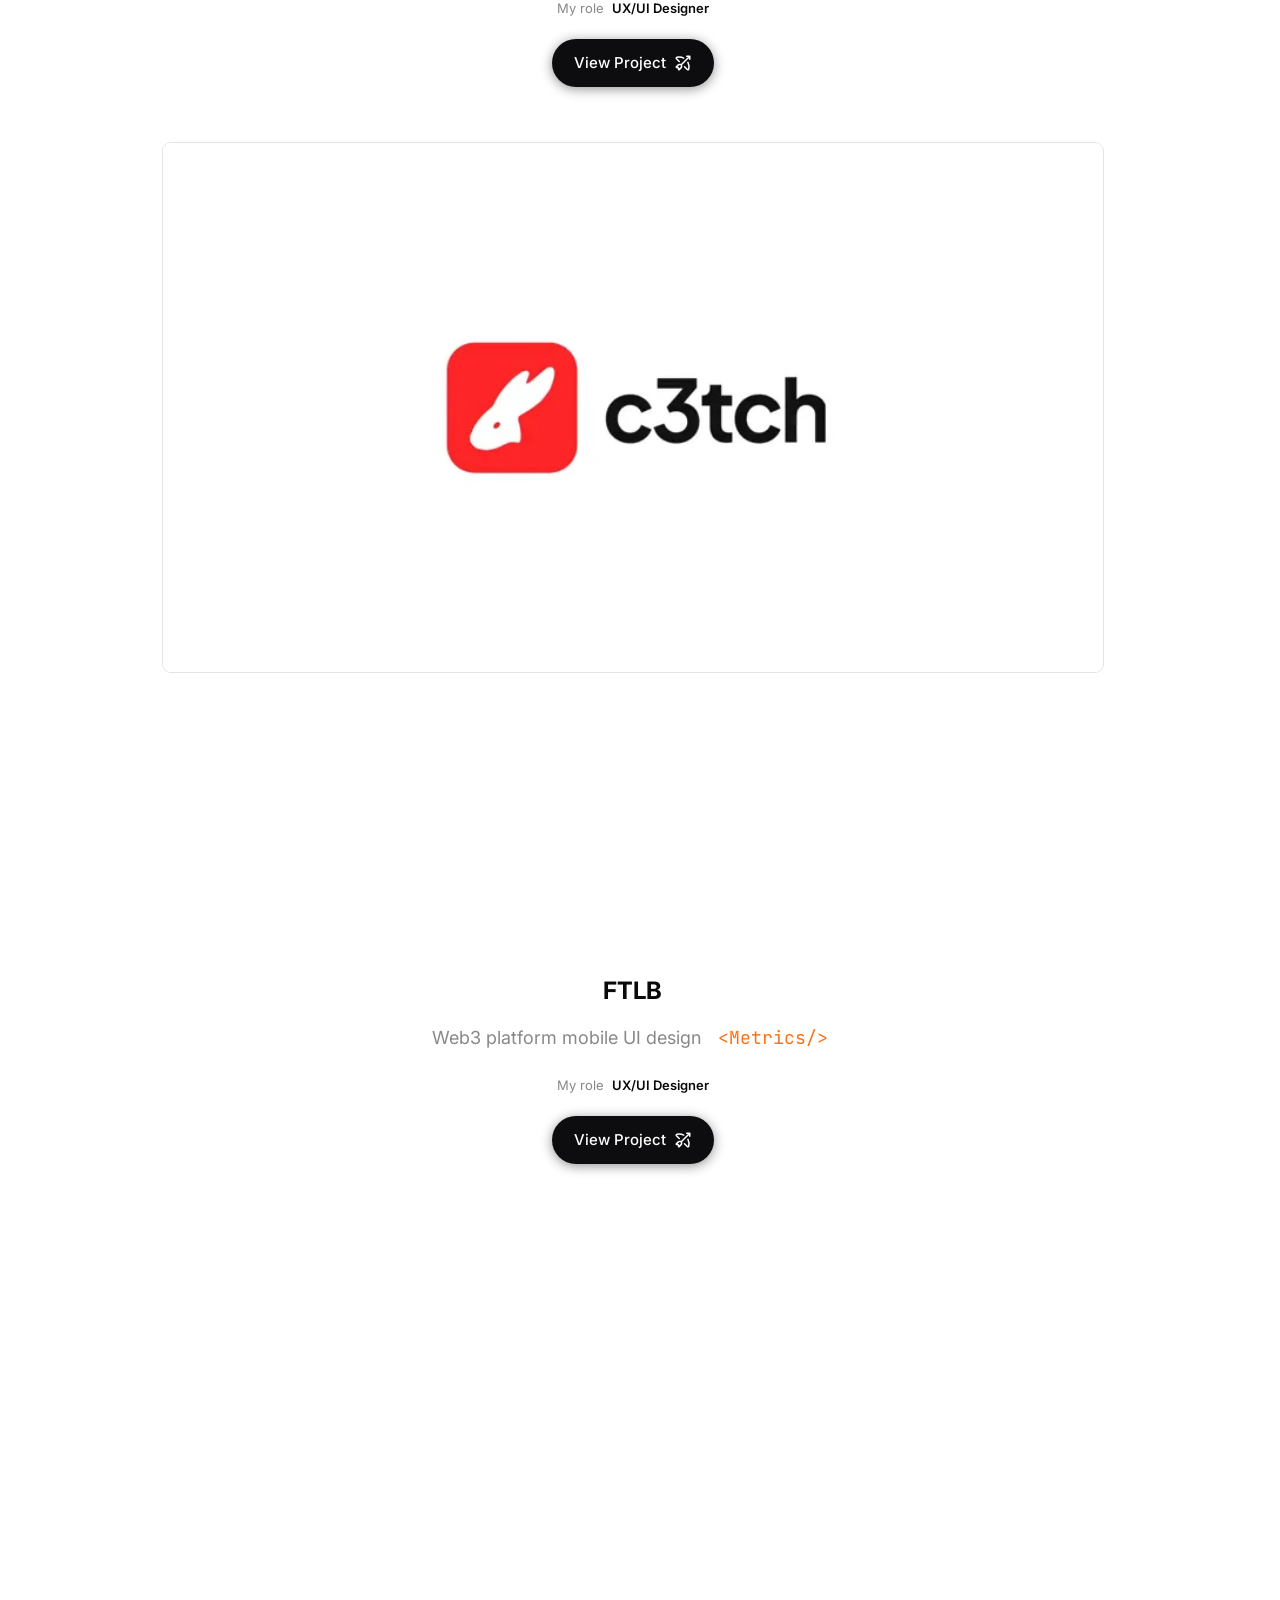
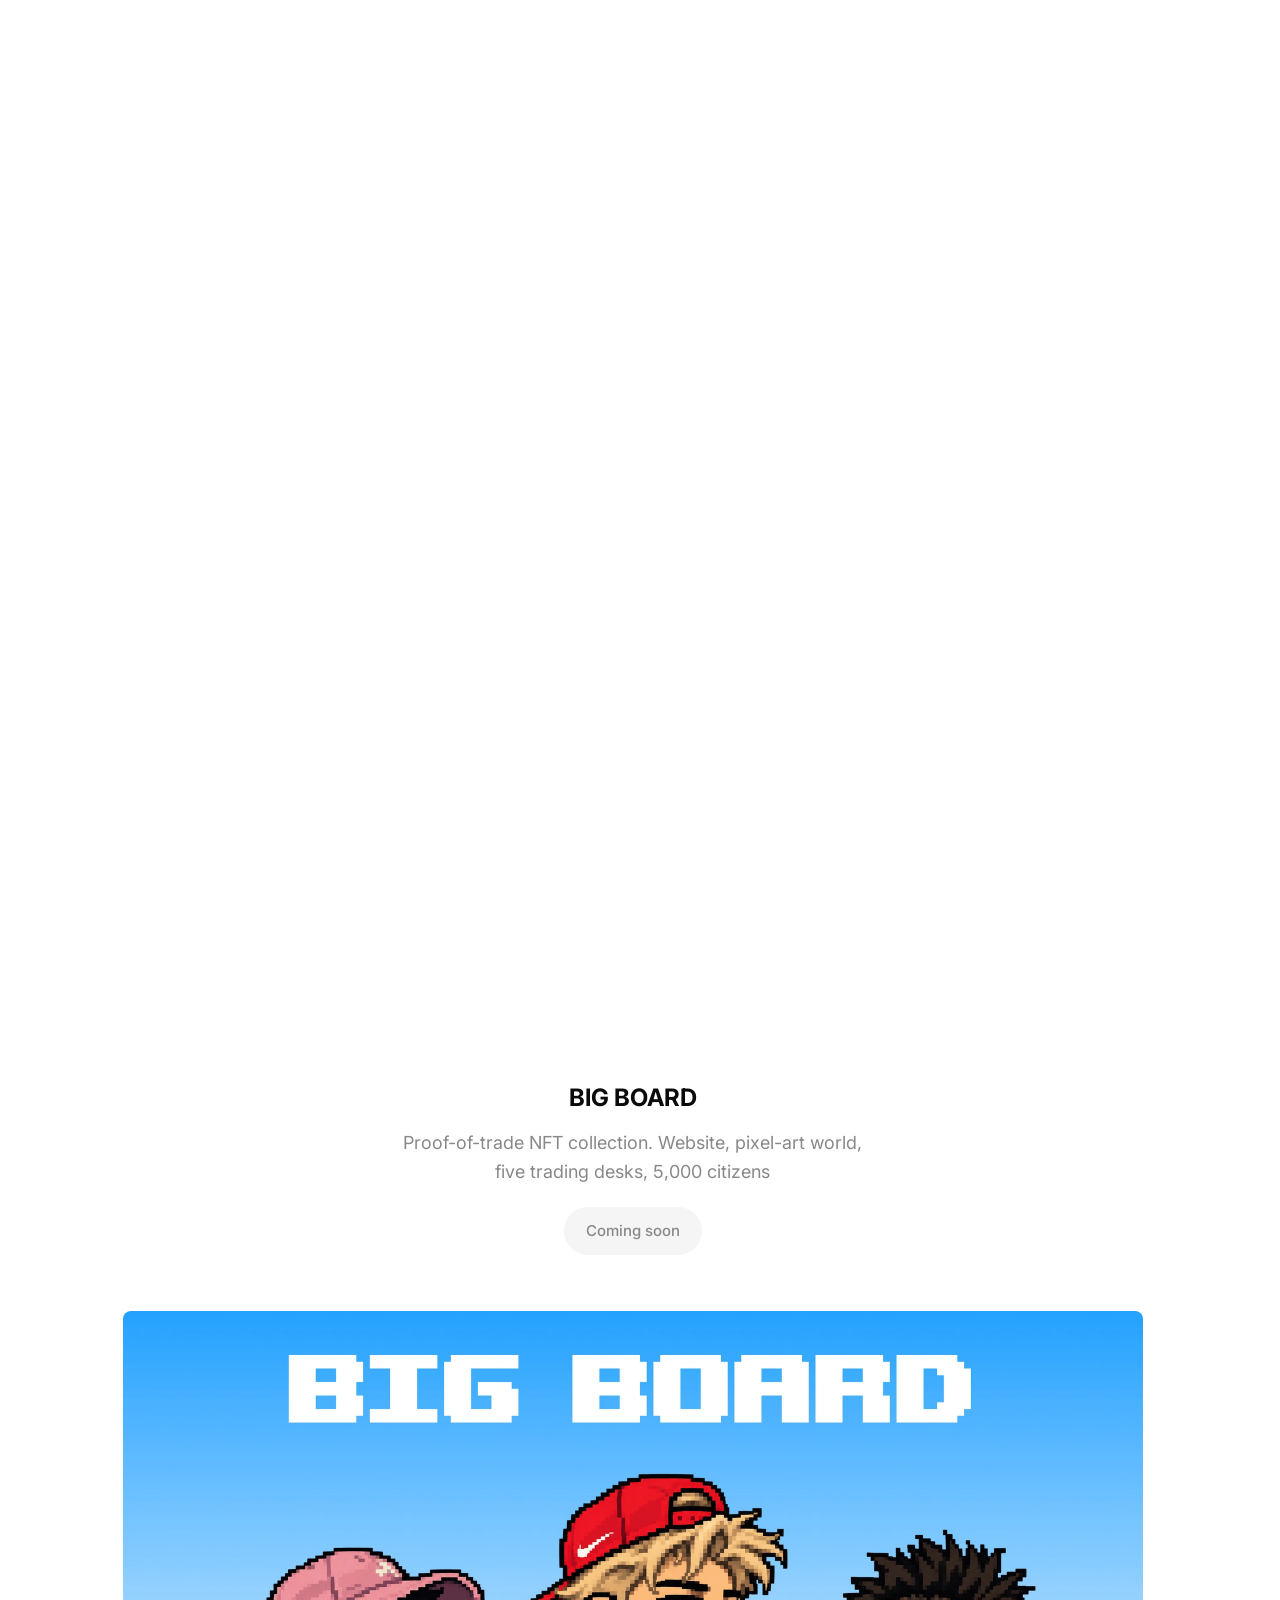
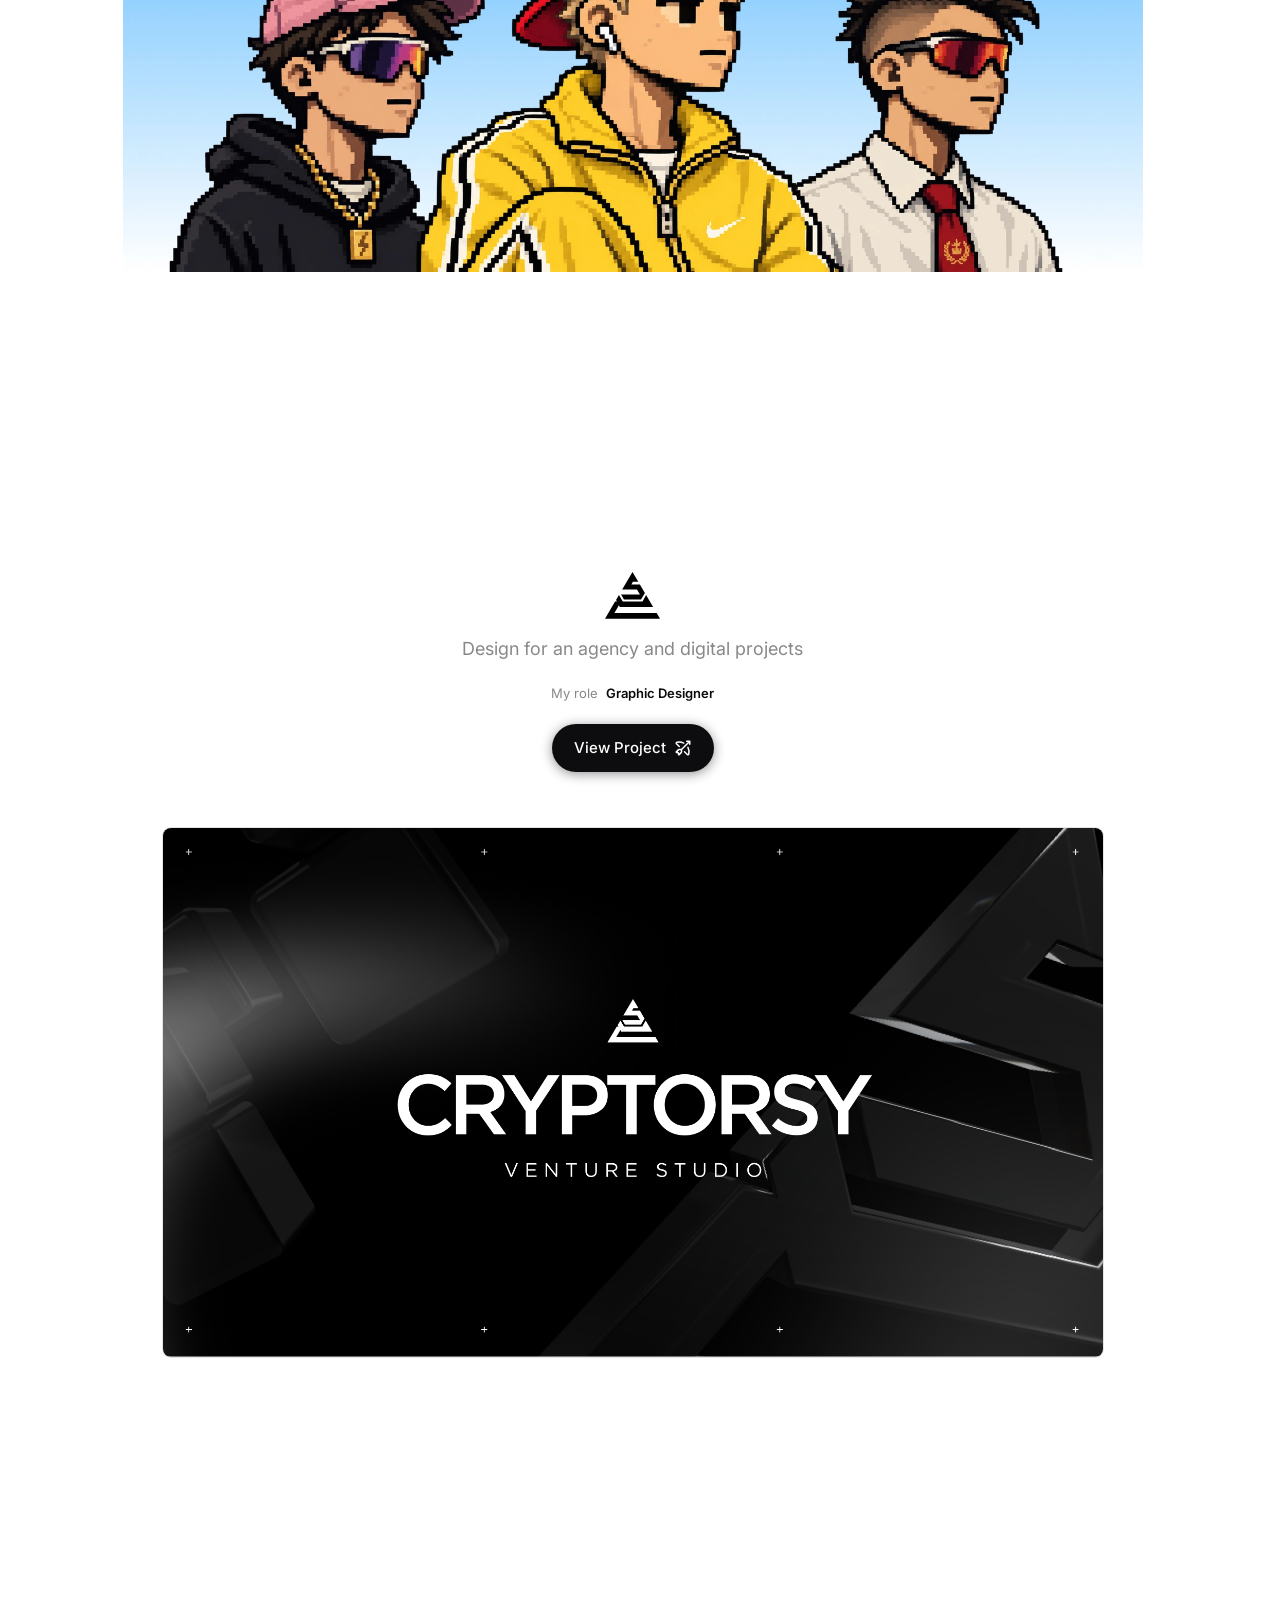
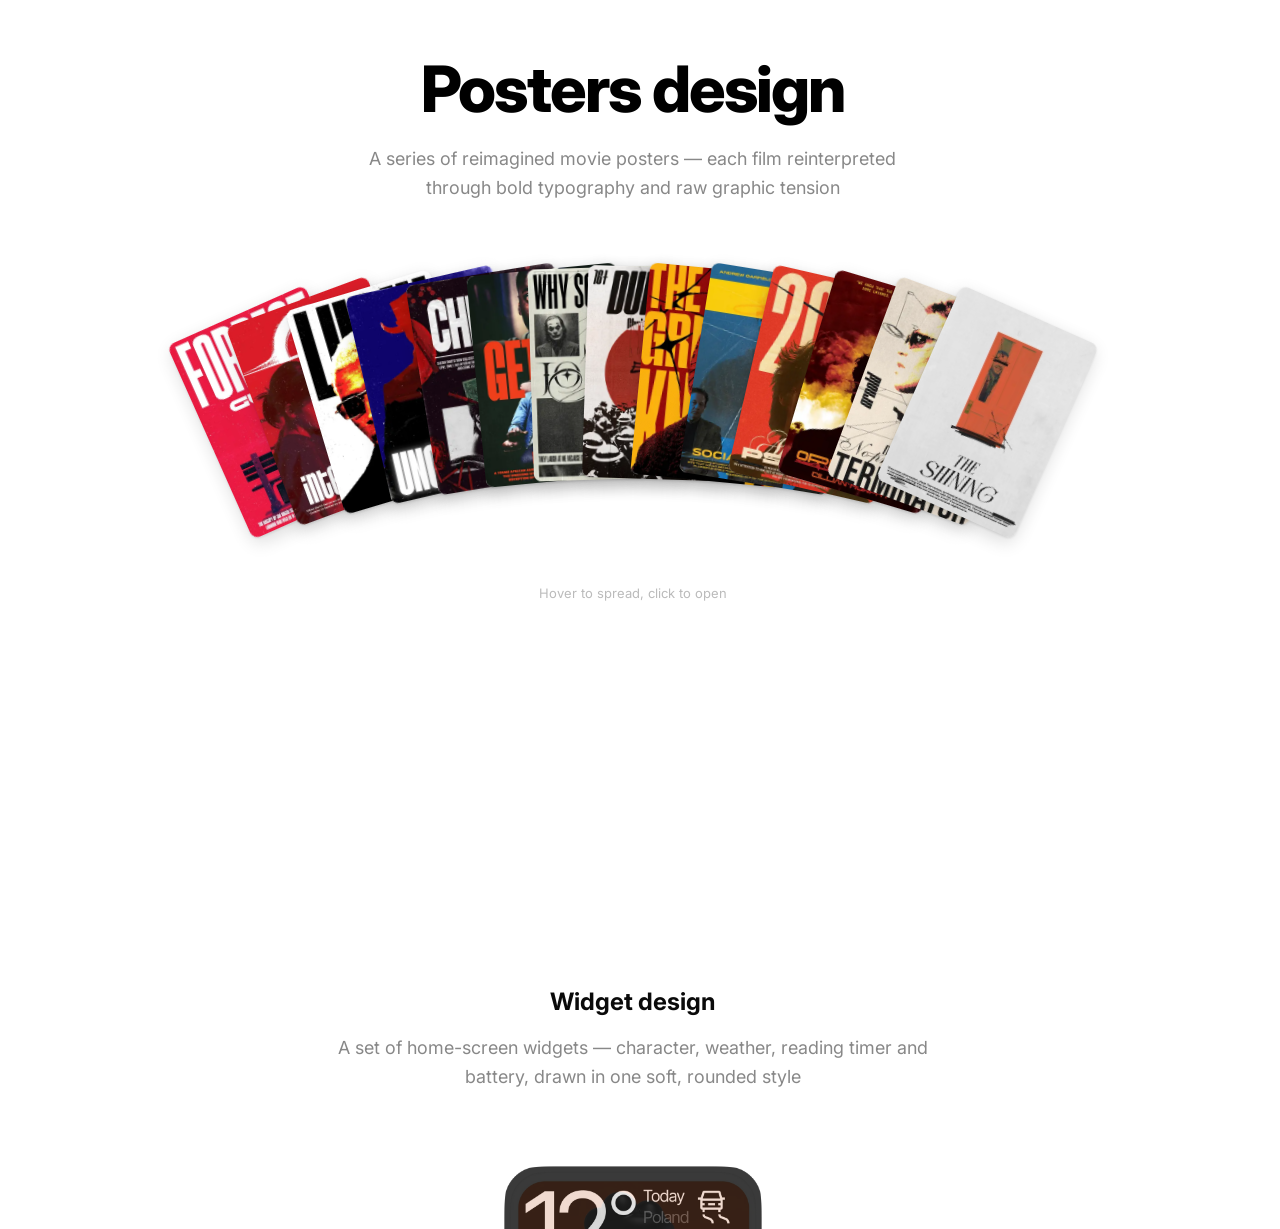
==== commit 7f6903ae: "Мобильная версия: лента в 2 ряда, 2 телефона FTLB, виджеты, стрелки в просмотре, меньше скруглений, " ====
--- a/index.html
+++ b/index.html
@@ -37,7 +37,7 @@
   <link rel="stylesheet" href="css/about-links.css" />
   <link rel="stylesheet" href="css/posters-fan.css" />
   <link rel="stylesheet" href="css/big-board.css" />
-  <link rel="stylesheet" href="css/project-strip.css" />
+  <link rel="stylesheet" href="css/project-strip.css?v=5" />
   <link rel="stylesheet" href="css/all-work.css" />
 </head>
 <body>
@@ -61,9 +61,9 @@
 
       <h1 class="hero__title">
         <span data-i18n-en>
-          <span class="hi-l" style="--i:0">Heorhi Strechan, product & visual designer,</span>
-          <span class="hi-l" style="--i:1">creating modern digital products by combining</span>
-          <span class="hi-l" style="--i:2">UX analysis and visual design. <span class="accent"> Web3, Crypto,<br />
+          <span class="hi-l" style="--i:0">Heorhi Strechan,<br class="mbr" /> product & visual designer,<br class="mbr" /></span>
+          <span class="hi-l" style="--i:1">creating modern digital products<br class="mbr" /> by combining</span>
+          <span class="hi-l" style="--i:2">UX analysis and visual design.<br class="mbr" /> <span class="accent"> Web3, Crypto,<br />
            Fintech, Social Products </span></span>
         </span>
         <span data-i18n-ru>
@@ -113,6 +113,7 @@
       <div class="about-links">
         <a class="about-link" href="https://www.linkedin.com/in/heorhi-strechan-09a1552a1/" target="_blank" rel="noopener noreferrer"><svg viewBox="0 0 16 16" fill="none" stroke="currentColor" stroke-width="1.4" stroke-linecap="round" stroke-linejoin="round" aria-hidden="true" focusable="false"><rect x="1.7" y="1.7" width="12.6" height="12.6" rx="2.5"/><path d="M5.2 7v4M5.2 4.9v.1M8 11V7m0 2.2c0-1.4.9-2.2 2-2.2s1.8.8 1.8 2.2V11"/></svg><span data-i18n-en>Linkedin</span><span data-i18n-ru>Linkedin</span></a>
         <a class="about-link" href="https://dribbble.com/HeorhiStrechan" target="_blank" rel="noopener noreferrer"><svg viewBox="0 0 16 16" fill="none" stroke="currentColor" stroke-width="1.4" stroke-linecap="round" stroke-linejoin="round" aria-hidden="true" focusable="false"><circle cx="8" cy="8" r="6.4"/><path d="M3 3.6c3 .9 6.2 3.6 8 8.6M1.7 7.7c3.3.4 7.3-.3 11.3-2M6.2 1.8c2.3 2.2 4.4 5.7 5.2 10"/></svg><span data-i18n-en>Dribbble</span><span data-i18n-ru>Dribbble</span></a>
+        <a class="about-link" href="https://t.me/goshast11" target="_blank" rel="noopener noreferrer"><svg viewBox="0 0 16 16" fill="none" stroke="currentColor" stroke-width="1.4" stroke-linecap="round" stroke-linejoin="round" aria-hidden="true" focusable="false"><path d="M14 2.5 1.8 7.2l3.6 1.4 1.4 4.3 2.2-2.6 3.3 2.4z"/><path d="m5.4 8.6 6.6-4.4"/></svg><span>Telegram</span></a>
         <a class="about-link" href="cv.html"><svg viewBox="0 0 16 16" fill="none" stroke="currentColor" stroke-width="1.4" stroke-linecap="round" stroke-linejoin="round" aria-hidden="true" focusable="false"><path d="M3.6 1.7h5.6l3.2 3.2v8.2a1.2 1.2 0 0 1-1.2 1.2H3.6a1.2 1.2 0 0 1-1.2-1.2V2.9a1.2 1.2 0 0 1 1.2-1.2z"/><path d="M9 1.9v3.2h3.2M5 8.4h5.6M5 11h5.6"/></svg><span data-i18n-en>CV</span><span data-i18n-ru>Резюме</span></a>
       </div>
     </div>
@@ -122,27 +123,27 @@
   <section class="project-strip" aria-label="Projects navigation">
     <nav class="project-strip__nav" aria-label="Projects">
       <ul class="project-strip__list">
-      <li><a class="project-strip__card" href="#project-trady" draggable="false">
-        <span class="project-strip__thumb"><img src="img/strip/trady.webp" alt="" loading="lazy" draggable="false" /></span>
+      <li><a class="project-strip__card" href="trady.html" draggable="false">
+        <span class="project-strip__thumb"><video src="img/strip/trady.mp4" poster="img/strip/trady.webp" autoplay muted loop playsinline preload="metadata" draggable="false" aria-hidden="true"></video></span>
         <span class="project-strip__name">Trady</span>
         <span class="project-strip__meta"><span data-i18n-en>Trading terminal</span><span data-i18n-ru>Торговый терминал</span></span>
       </a></li>
-      <li><a class="project-strip__card" href="#project-polyranger" draggable="false">
-        <span class="project-strip__thumb"><img src="img/strip/polyranger.webp" alt="" loading="lazy" draggable="false" /></span>
+      <li><a class="project-strip__card" href="polyranger.html" draggable="false">
+        <span class="project-strip__thumb"><video src="img/strip/polyranger.mp4" poster="img/strip/polyranger.webp" autoplay muted loop playsinline preload="metadata" draggable="false" aria-hidden="true"></video></span>
         <span class="project-strip__name">Polyranger</span>
         <span class="project-strip__meta"><span data-i18n-en>Prediction markets</span><span data-i18n-ru>Рынки предсказаний</span></span>
       </a></li>
-      <li><a class="project-strip__card" href="#project-shiro" draggable="false">
+      <li><a class="project-strip__card" href="shiro.html" draggable="false">
         <span class="project-strip__thumb"><img src="img/strip/shiro.webp" alt="" loading="lazy" draggable="false" /></span>
         <span class="project-strip__name">Shiro</span>
         <span class="project-strip__meta"><span data-i18n-en>AI character</span><span data-i18n-ru>AI-персонаж</span></span>
       </a></li>
-      <li><a class="project-strip__card" href="#project-c3tch" draggable="false">
-        <span class="project-strip__thumb"><img src="img/strip/c3tch.webp" alt="" loading="lazy" draggable="false" /></span>
+      <li><a class="project-strip__card" href="c3tch.html" draggable="false">
+        <span class="project-strip__thumb"><video src="img/strip/c3tch.mp4" poster="img/strip/c3tch.webp" autoplay muted loop playsinline preload="metadata" draggable="false" aria-hidden="true"></video></span>
         <span class="project-strip__name">C3tch</span>
         <span class="project-strip__meta"><span data-i18n-en>Web3 networking</span><span data-i18n-ru>Web3-нетворкинг</span></span>
       </a></li>
-      <li><a class="project-strip__card" href="#project-ftlb" draggable="false">
+      <li><a class="project-strip__card" href="ftlb.html" draggable="false">
         <span class="project-strip__thumb"><img src="img/strip/ftlb.webp" alt="" loading="lazy" draggable="false" /></span>
         <span class="project-strip__name">FTLB</span>
         <span class="project-strip__meta"><span data-i18n-en>Mobile UI</span><span data-i18n-ru>Мобильный UI</span></span>
@@ -152,8 +153,8 @@
         <span class="project-strip__name">Big Board</span>
         <span class="project-strip__meta"><span data-i18n-en>NFT collection</span><span data-i18n-ru>NFT-коллекция</span></span>
       </a></li>
-      <li><a class="project-strip__card" href="#project-cryptorsy" draggable="false">
-        <span class="project-strip__thumb"><img src="img/strip/cryptorsy.webp" alt="" loading="lazy" draggable="false" /></span>
+      <li><a class="project-strip__card" href="cryptorsy.html" draggable="false">
+        <span class="project-strip__thumb"><video src="img/strip/cryptorsy.mp4" poster="img/strip/cryptorsy.webp" autoplay muted loop playsinline preload="metadata" draggable="false" aria-hidden="true"></video></span>
         <span class="project-strip__name">Cryptorsy</span>
         <span class="project-strip__meta"><span data-i18n-en>Brand & content</span><span data-i18n-ru>Бренд и контент</span></span>
       </a></li>
@@ -175,9 +176,9 @@
       <span data-i18n-en>Decentralized Trading Terminal. Design System, trading <br /> Interface, cross-chain platform, video &amp; graphics production</span>
       <span data-i18n-ru>Децентрализованный торговый терминал. Дизайн-система, торговый <br /> интерфейс, кроссчейн-платформа, создание видео и графики</span>
       <span class="metrics-badge">&lt;Metrics/&gt;<span class="metrics-badge__panel">
-        <span class="metrics-badge__line"><span data-i18n-en>12+ networks supported</span><span data-i18n-ru>Поддержка 12+ сетей</span></span>
-        <span class="metrics-badge__line metrics-badge__line--blue"><span data-i18n-en>Full trading UI kit</span><span data-i18n-ru>Полный UI-кит для трейдинга</span></span>
-        <span class="metrics-badge__line metrics-badge__line--orange"><span data-i18n-en>30+ screens designed</span><span data-i18n-ru>30+ спроектированных экранов</span></span>
+          <span class="metrics-badge__line"><span data-i18n-en>Web terminal + iOS app</span><span data-i18n-ru>Веб-терминал и iOS-приложение</span></span>
+          <span class="metrics-badge__line metrics-badge__line--blue"><span data-i18n-en>24 core screens: 12 web, 12 iOS</span><span data-i18n-ru>24 ключевых экрана: 12 веб, 12 iOS</span></span>
+          <span class="metrics-badge__line metrics-badge__line--orange"><span data-i18n-en>Pitch deck, video &amp; graphics</span><span data-i18n-ru>Питч-дек, видео и графика</span></span>
       </span></span></p>
     <a href="trady.html" class="project-badge project-badge--link"><span data-i18n-en>View Project</span><span data-i18n-ru>Смотреть проект</span></a>
 
@@ -202,9 +203,9 @@
         <span data-i18n-ru>Агрегатор рынков предсказаний. Дизайн-система, торговый <br /> интерфейс, мультиплатформенность</span>
         <span class="metrics-badge">&lt;Metrics/&gt;<span class="metrics-badge__panel">
           <a href="https://polyranger.com/" target="_blank" rel="noopener" class="metrics-badge__line metrics-badge__line--live"><span data-i18n-en>Live Project</span><span data-i18n-ru>Проект в продакшене</span></a>
-          <span class="metrics-badge__line"><span data-i18n-en>40+ screens designed</span><span data-i18n-ru>40+ спроектированных экранов</span></span>
-          <span class="metrics-badge__line metrics-badge__line--blue"><span data-i18n-en>3 platforms unified into one</span><span data-i18n-ru>3 платформы объединены в одну</span></span>
-          <span class="metrics-badge__line metrics-badge__line--orange"><span data-i18n-en>2 themes — light & dark</span><span data-i18n-ru>2 темы — светлая и тёмная</span></span>
+          <span class="metrics-badge__line"><span data-i18n-en>36 screens in the case</span><span data-i18n-ru>36 экранов в кейсе</span></span>
+          <span class="metrics-badge__line metrics-badge__line--blue"><span data-i18n-en>Desktop &amp; mobile</span><span data-i18n-ru>Десктоп и мобайл</span></span>
+          <span class="metrics-badge__line metrics-badge__line--orange"><span data-i18n-en>2 themes — light &amp; dark</span><span data-i18n-ru>2 темы — светлая и тёмная</span></span>
         </span></span></p>
 
       <div class="project-heading__role">
@@ -237,7 +238,7 @@
 
       <div class="project-heading__role">
         <span class="case__role-label"><span data-i18n-en>My role</span><span data-i18n-ru>Моя роль</span></span>
-        <span class="case__role-value"><span data-i18n-en>Graphic Designer</span><span data-i18n-ru>Graphic Designer</span></span>
+        <span class="case__role-value"><span data-i18n-en>Character &amp; Brand Designer</span><span data-i18n-ru>Character &amp; Brand Designer</span></span>
       </div>
 
       <a href="shiro.html" class="project-btn">
@@ -270,9 +271,9 @@
         <span data-i18n-en>Web3 networking platform for deal-making <br /> and professional connections</span>
         <span data-i18n-ru>Web3-платформа для нетворкинга: заключение сделок <br /> и профессиональные связи</span>
         <span class="metrics-badge">&lt;Metrics/&gt;<span class="metrics-badge__panel">
-          <span class="metrics-badge__line"><span data-i18n-en>2 core user flows</span><span data-i18n-ru>2 ключевых пользовательских флоу</span></span>
-          <span class="metrics-badge__line metrics-badge__line--blue"><span data-i18n-en>Referral system design</span><span data-i18n-ru>Дизайн реферальной системы</span></span>
-          <span class="metrics-badge__line metrics-badge__line--orange"><span data-i18n-en>Full profile & leaderboard UI</span><span data-i18n-ru>Полный UI профиля и лидерборда</span></span>
+          <span class="metrics-badge__line"><span data-i18n-en>32 screens: 12 desktop, 20 mobile</span><span data-i18n-ru>32 экрана: 12 десктоп, 20 мобайл</span></span>
+          <span class="metrics-badge__line metrics-badge__line--blue"><span data-i18n-en>4 product areas shown</span><span data-i18n-ru>4 раздела продукта</span></span>
+          <span class="metrics-badge__line metrics-badge__line--orange"><span data-i18n-en>Pitch deck, 10 slides</span><span data-i18n-ru>Питч-дек, 10 слайдов</span></span>
         </span></span></p>
 
       <div class="project-heading__role">
@@ -302,8 +303,8 @@
         <span data-i18n-en>Web3 platform mobile UI design</span>
         <span data-i18n-ru>Мобильный UI-дизайн Web3-платформы</span>
         <span class="metrics-badge">&lt;Metrics/&gt;<span class="metrics-badge__panel">
-          <span class="metrics-badge__line"><span data-i18n-en>3 mobile screens designed</span><span data-i18n-ru>3 спроектированных мобильных экрана</span></span>
-          <span class="metrics-badge__line metrics-badge__line--blue"><span data-i18n-en>Wallet-first UX</span><span data-i18n-ru>UX с приоритетом кошелька</span></span>
+          <span class="metrics-badge__line"><span data-i18n-en>10 mobile screens</span><span data-i18n-ru>10 мобильных экранов</span></span>
+          <span class="metrics-badge__line metrics-badge__line--blue"><span data-i18n-en>Wallet-first UX</span><span data-i18n-ru>Wallet-first UX</span></span>
           <span class="metrics-badge__line metrics-badge__line--orange"><span data-i18n-en>NFT marketplace flow</span><span data-i18n-ru>Флоу NFT-маркетплейса</span></span>
         </span></span></p>
 
@@ -324,7 +325,10 @@
 
     <a class="card card--polyranger card--c3tch fade-in" href="ftlb.html" aria-label="FTLB">
       <div class="card__image">
-        <img src="img/ftlb-banner.webp" alt="FTLB — mobile screens" width="1676" height="950" loading="lazy" decoding="async" />
+        <picture>
+          <source media="(max-width: 640px)" srcset="img/ftlb-banner-2phones.webp" width="836" height="950" />
+          <img src="img/ftlb-banner.webp" alt="FTLB — mobile screens" width="1676" height="950" loading="lazy" decoding="async" />
+        </picture>
       </div>
     </a>
 
@@ -412,6 +416,11 @@
     </div>
 
     <div class="stack-demo fade-in">
+      <h2 class="posters__title">Widget design</h2>
+      <p class="posters__text">
+        <span data-i18n-en>A set of home-screen widgets — character, weather, reading timer and battery, drawn in one soft, rounded style</span>
+        <span data-i18n-ru>Набор виджетов для домашнего экрана: персонаж, погода, таймер чтения и батарея в одном мягком скруглённом стиле</span>
+      </p>
       <div class="stack">
         <div class="stack__card stack__card--back-3"><img src="img/widget 1.webp" alt="Widget" loading="lazy" decoding="async" /></div>
         <div class="stack__card stack__card--back-2"><img src="img/widget 3.webp" alt="Widget" loading="lazy" decoding="async" /></div>
--- a/css/styles.css
+++ b/css/styles.css
@@ -897,7 +897,7 @@
 
 .card {
   display: block;
-  border-radius: 16px;
+  border-radius: 8px;
   cursor: pointer;
 }
 
@@ -908,7 +908,7 @@
   width: 100%;
   height: 480px;
   overflow: hidden;
-  border-radius: 16px;
+  border-radius: 8px;
 }
 
 .card__image img {
@@ -1032,7 +1032,7 @@
 .stack__card {
   position: absolute;
   inset: 0;
-  border-radius: 16px;
+  border-radius: 8px;
   overflow: hidden;
   transition: transform 0.4s cubic-bezier(0.22, 1, 0.36, 1), opacity 0.4s ease;
 }
@@ -1371,7 +1371,7 @@
 /* hero image кейса */
 .case__hero {
   margin: 48px 0 56px;
-  border-radius: 16px;
+  border-radius: 8px;
   overflow: hidden;
   border: 1px solid var(--border);
   height: 460px;
@@ -1467,7 +1467,7 @@
 }
 
 .case-img {
-  border-radius: 12px;
+  border-radius: 6px;
   overflow: hidden;
   border: 1px solid var(--border);
 }
@@ -1513,7 +1513,7 @@
 /* меньше воздуха между последним блоком кейса и футером (было 80 + 80 + 48 px) */
 /* резервируем место под шапку до того, как js вставит её (иначе страница «подпрыгивает» на 79px) */
 #header-root { min-height: 79px; }
-@media (max-width: 640px) { #header-root { min-height: 110px; } }
+@media (max-width: 640px) { #header-root { min-height: 64px; } }
 
 .case + .footer {
   margin-top: 0;
@@ -1565,7 +1565,7 @@
   align-items: center;
   justify-content: center;
   aspect-ratio: 1.66 / 1;
-  border-radius: 12px;
+  border-radius: 6px;
   border: 1px solid var(--border);
   background: linear-gradient(135deg, #e0e0e0 0%, #ebebeb 100%);
   padding: 24px;
@@ -2097,8 +2097,9 @@
 
   .hero { padding: 48px 20px 48px; }
 
-  .card--trio .card__row { flex-direction: column; width: 100%; }
-  .card--trio .card__image { aspect-ratio: unset; height: 360px; }
+  /* три вертикальных видео Shiro остаются в один ряд (раньше колонка схлопывалась в 0 высоты из-за flex: 1 1 0) */
+  .card--trio .card__row { flex-direction: row; gap: 8px; width: 100%; }
+  .card--trio .card__image { flex: 1 1 0; aspect-ratio: 9 / 16; height: auto; border-radius: 6px; }
 
   .about-explorer {
     flex-direction: column;
@@ -2499,7 +2500,7 @@
   width: 100%;
   padding: 0;
   border: 1px solid var(--border);
-  border-radius: 12px;
+  border-radius: 6px;
   overflow: hidden;
   background: none;
   cursor: zoom-in;
@@ -2511,7 +2512,7 @@
 .shot img { display: block; width: 100%; height: auto; }
 
 /* рамка для картинки без клика (тот же вид, что у .shot, но без zoom-in и hover) */
-.shot-frame { border: 1px solid var(--border); border-radius: 12px; overflow: hidden; }
+.shot-frame { border: 1px solid var(--border); border-radius: 6px; overflow: hidden; }
 .shot-frame img { display: block; width: 100%; height: auto; }
 
 .shot-item__name {
@@ -2705,3 +2706,273 @@
 
 /* C3tch на главной теперь видео 16:9 — ширина как у остальных видео-баннеров */
 .card--c3tch .card__image:has(video) { width: 940px; }
+
+/* Кнопка «Наверх» (js/components.js) */
+.to-top {
+  position: fixed;
+  right: 24px;
+  bottom: 24px;
+  z-index: 60;
+  width: 48px;
+  height: 48px;
+  display: grid;
+  place-items: center;
+  border: 1px solid var(--border);
+  border-radius: 50%;
+  background: rgba(255, 255, 255, 0.9);
+  -webkit-backdrop-filter: blur(10px);
+  backdrop-filter: blur(10px);
+  color: var(--text);
+  box-shadow: 0 6px 20px rgba(10, 10, 10, 0.12);
+  opacity: 0;
+  transform: translateY(12px);
+  pointer-events: none;
+  cursor: pointer;
+  transition: opacity 0.25s ease, transform 0.25s ease, background 0.2s ease, color 0.2s ease;
+}
+.to-top.is-visible { opacity: 1; transform: none; pointer-events: auto; }
+.to-top:hover { background: var(--text); color: #fff; }
+.to-top:focus-visible { outline: 2px solid var(--blue); outline-offset: 3px; }
+@media (max-width: 640px) { .to-top { right: 16px; bottom: 16px; width: 44px; height: 44px; } }
+@media (prefers-reduced-motion: reduce) { .to-top { transition: none; } }
+
+/* пиксельные аватары команды: чёткие квадраты без сглаживания */
+.team__avatar, .persona-card__avatar { image-rendering: pixelated; }
+
+
+/* Ролики Shiro: клик открывает вертикальное видео крупно */
+[data-lb-kind="clip"] { cursor: zoom-in; }
+[data-lb-kind="clip"]:focus-visible { outline: 2px solid var(--blue); outline-offset: 3px; }
+.poster-lightbox__frame.is-clip {
+  aspect-ratio: 9 / 16;
+  height: min(calc(86vh - 44px), 900px);
+  width: auto;
+  max-width: calc(100vw - 48px);
+  background: #000;
+  border-radius: var(--radius-md);
+}
+.poster-lightbox__frame.is-clip video { width: 100%; height: 100%; object-fit: cover; display: block; }
+@media (hover: hover) {
+  [data-lb-kind="clip"] video { transition: transform 0.5s cubic-bezier(.2,.7,.2,1); }
+  [data-lb-kind="clip"]:hover video { transform: scale(1.04); }
+}
+
+/* Баннер FTLB: чистые три телефона на белом фоне, без обводки */
+a.card[href="ftlb.html"] .card__image { box-shadow: none; }
+
+/* Баннеры Shiro (соцсети): клик открывает баннер крупно, чтобы разглядеть мелкий текст */
+[data-lb-group="shiro-banners"][role="button"] { cursor: zoom-in; overflow: hidden; } /* [role] нужен, чтобы перебить общее правило курсора для кнопок */
+[data-lb-group="shiro-banners"]:focus-visible { outline: 2px solid var(--blue); outline-offset: 3px; }
+@media (hover: hover) {
+  [data-lb-group="shiro-banners"] img { transition: transform 0.5s cubic-bezier(.2,.7,.2,1); }
+  [data-lb-group="shiro-banners"]:hover img { transform: scale(1.02); }
+}
+@media (prefers-reduced-motion: reduce) {
+  [data-lb-group="shiro-banners"] img { transition: none; }
+  [data-lb-group="shiro-banners"]:hover img { transform: none; }
+}
+/* в просмотре баннер занимает почти всё окно */
+.poster-lightbox__frame.is-banner img {
+  width: min(calc(100vw - 48px), 1600px);
+  max-height: calc(100vh - 110px);
+  object-fit: contain;
+}
+
+/* ролики Shiro: курсор-лупа должен перебивать общее правило курсор-палец для role="button" */
+[data-lb-kind="clip"][role="button"] { cursor: zoom-in; }
+
+
+/* Футер: ссылка «Написать мне в Telegram» — кнопка-пилюля над строкой копирайта */
+.footer__write {
+  display: inline-flex;
+  align-items: center;
+  margin: 8px 0 12px;
+  padding: 10px 20px;
+  border: 1px solid var(--border);
+  border-radius: 999px;
+  color: var(--text);
+  font-size: 14px;
+  font-weight: 500;
+  text-decoration: none;
+  transition: background 0.2s ease, color 0.2s ease, border-color 0.2s ease;
+}
+.footer__write:hover { background: var(--text); color: #fff; border-color: var(--text); }
+.footer__write:focus-visible { outline: 2px solid var(--blue); outline-offset: 3px; }
+
+
+/* ── Мобильная шапка: слева имя, справа бургер; ссылки — на полноэкранной странице ── */
+.header__burger, .menu-meta { display: none; }
+@media (max-width: 640px) {
+  .header {
+    grid-template-columns: 1fr auto;
+    grid-template-areas: "left burger";
+    row-gap: 0;
+    padding: 14px 20px;
+  }
+  .header__left { grid-area: left; justify-content: flex-start; position: relative; z-index: 102; }
+  .header__left .badge-version { display: none; }
+  .header__burger {
+    grid-area: burger;
+    display: grid;
+    align-content: center;
+    gap: 6px;
+    width: 44px;
+    height: 44px;
+    margin-right: -10px;
+    padding: 0 10px;
+    border: 0;
+    background: none;
+    color: var(--text);
+    cursor: pointer;
+    position: relative;
+    z-index: 102;
+  }
+  .header__burger span { display: block; height: 2px; border-radius: 2px; background: currentColor; transition: transform 0.25s ease, opacity 0.2s ease; }
+  .header.is-menu-open .header__burger span:nth-child(1) { transform: translateY(8px) rotate(45deg); }
+  .header.is-menu-open .header__burger span:nth-child(2) { opacity: 0; }
+  .header.is-menu-open .header__burger span:nth-child(3) { transform: translateY(-8px) rotate(-45deg); }
+  .header__burger:focus-visible { outline: 2px solid var(--blue); outline-offset: 2px; border-radius: 8px; }
+
+  .header__right {
+    display: none;
+    position: fixed;
+    inset: 0;
+    z-index: 101;
+    flex-direction: column;
+    align-items: flex-start;
+    justify-content: flex-start;
+    gap: 0;
+    padding: 96px 24px 32px;
+    background: #fff;
+    overflow-y: auto;
+  }
+  .header.is-menu-open { -webkit-backdrop-filter: none !important; backdrop-filter: none !important; }
+  .header.is-menu-open .header__right { display: flex; animation: menu-in 0.25s ease; }
+  .header__right a {
+    width: 100%;
+    padding: 16px 0;
+    border-bottom: 1px solid var(--border);
+    font-size: 28px;
+    font-weight: 500;
+    letter-spacing: -0.02em;
+  }
+  .header__right .lang-toggle { margin-top: 24px; padding: 12px 24px; font-size: 16px; }
+  .menu-meta {
+    display: flex;
+    align-items: center;
+    gap: 10px;
+    margin: auto 0 0;
+    padding-top: 32px;
+    font-size: 14px;
+    color: var(--text-2);
+  }
+  .menu-meta__badge { padding: 4px 12px; border-radius: 999px; background: #e7f9ec; color: #16a34a; font-weight: 600; }
+}
+@keyframes menu-in { from { opacity: 0; transform: translateY(-8px); } to { opacity: 1; transform: none; } }
+@media (prefers-reduced-motion: reduce) { .header.is-menu-open .header__right { animation: none; } .header__burger span { transition: none; } }
+
+@media (max-width: 640px) {
+  .header__right .lang-toggle {
+    width: auto;
+    min-width: 72px;
+    padding: 12px 24px;
+    border: 1px solid var(--border);
+    border-radius: 999px;
+    background: none;
+    color: var(--text);
+    font: inherit;
+    font-size: 16px;
+    font-weight: 600;
+    cursor: pointer;
+  }
+}
+
+/* Мобильные заголовки проектов на главной: текст шире и без принудительных переносов <br>,
+   строки делятся ровно (без «висящих» слов), чтобы описание проекта читалось как абзац */
+@media (max-width: 640px) {
+  .project-heading { padding: 0; }   /* боковые 20px уже даёт страница, поэтому текст на всю ширину колонки */
+  .project-heading:not(.project-heading--tight) { padding: 0 20px; }   /* первый блок (Trady) стоит вне колонки и сам держит отступы */
+  .project-heading__subtitle {
+    max-width: 100%;
+    font-size: 17px;
+    line-height: 1.45;
+    letter-spacing: 0;
+    text-wrap: pretty;   /* строки тянутся к краям колонки, а не жмутся к центру */
+  }
+  .project-heading__subtitle br { display: none; }
+  .project-heading__role { margin-top: 20px; }
+}
+
+
+/* ── Мобильная версия главной: постеры 2 в ряд, виджеты 2×2, без бейджа Metrics ── */
+@media (max-width: 640px) {
+  .metrics-badge { display: none; }
+
+  .posters__grid { grid-template-columns: repeat(2, minmax(0, 1fr)); gap: 12px; }
+  .posters__hint { display: none; }
+
+  .stack-demo { padding: 48px 0; }
+  .stack { width: 100%; height: auto; display: grid; grid-template-columns: repeat(2, minmax(0, 1fr)); gap: 12px; cursor: default; }
+  .stack__card { position: relative; inset: auto; aspect-ratio: 1; transform: none !important; opacity: 1 !important; }
+}
+
+
+/* Мобильная: баннер FTLB показывает 2 телефона из 3, покрупнее (кадр обрезан по краям картинки) */
+@media (max-width: 640px) {
+  .card[href="ftlb.html"] .card__image img { width: 100%; height: auto; }   /* на телефоне — своя картинка: 2 телефона с узким зазором */
+  .stack-demo { flex-direction: column; align-items: stretch; }
+  .stack-demo .posters__title, .stack-demo .posters__text { text-align: center; }
+  .stack-demo .posters__text { max-width: 100%; text-wrap: pretty; }
+  .stack-demo .posters__text { margin-bottom: 8px; }
+}
+
+/* Мобильный просмотр: стрелки «назад / вперёд» стоят под картинкой по центру, а не поверх неё */
+@media (max-width: 640px) {
+  .poster-lightbox { --poster-h: min(calc(100dvh - 190px), 856px); padding-bottom: 88px; }
+  .poster-lightbox__frame { height: var(--poster-h); }
+  .poster-lightbox__nav {
+    top: auto; bottom: calc(24px + env(safe-area-inset-bottom, 0px));
+    width: 48px; height: 48px; margin-top: 0;
+    background: rgba(255, 255, 255, 0.16); color: rgba(255, 255, 255, 0.9);
+  }
+  .poster-lightbox__nav--prev { left: calc(50% - 56px); right: auto; }
+  .poster-lightbox__nav--next { left: calc(50% + 8px); right: auto; }
+}
+
+/* Блок виджетов: заголовок и описание над стопкой (на любой ширине — колонкой) */
+.stack-demo { flex-direction: column; align-items: center; }
+.stack-demo .posters__text { padding: 0 var(--space-sm); }
+.stack-demo .stack { margin-top: var(--space-md); }
+@media (max-width: 640px) { .stack-demo .posters__text { padding: 0; } }
+
+/* Мобильный просмотр, уточнение: стрелки стоят ВПЛОТНУЮ под самим постером (а не у низа экрана).
+   Высота постера = ширина / 0.7066; заголовок над ним фиксирован (44px), поэтому место стрелок считается от центра экрана. */
+@media (max-width: 640px) {
+  .poster-lightbox { --fh: calc(var(--poster-w) / 0.7066); padding-bottom: var(--space-md); }
+  .poster-lightbox__title { height: 32px; line-height: 32px; margin-bottom: 12px; }
+  .poster-lightbox__nav { bottom: auto; top: calc(50% + (44px + var(--fh)) / 2 + 16px); }
+}
+
+/* Мобильный просмотр, финал: стрелки идут в потоке ПОД картинкой с одинаковым отступом 16px
+   (любая высота и пропорция картинки). Сетка: заголовок / картинка / [ ‹ ›] */
+@media (max-width: 640px) {
+  .poster-lightbox:not([hidden]) {
+    display: grid;
+    grid-template-columns: 1fr 48px 48px 1fr;
+    column-gap: 12px;
+    align-content: center;
+    justify-items: center;
+    padding: var(--space-md) var(--space-md) var(--space-lg);
+  }
+  .poster-lightbox__title { grid-column: 1 / -1; grid-row: 1; }
+  .poster-lightbox__frame { grid-column: 1 / -1; grid-row: 2; }
+  .poster-lightbox__nav {
+    position: static; top: auto; bottom: auto; left: auto; right: auto;
+    grid-row: 3; margin: 16px 0 0;
+  }
+  .poster-lightbox__nav--prev { grid-column: 2; left: auto; }
+  .poster-lightbox__nav--next { grid-column: 3; left: auto; }
+}
+
+/* Линия прогресса прокрутки под шапкой убрана на всех страницах (на любой ширине) */
+.header__progress { display: none !important; }
--- a/css/hero-intro.css
+++ b/css/hero-intro.css
@@ -16,3 +16,24 @@
   .hero__title .hi-l.accent { animation: hi-rise .55s calc(.45s + var(--i, 0) * .1s) backwards; }
   .hero__cta { animation: hi-pop .45s .85s cubic-bezier(.2,.9,.3,1.3) backwards; }
 }
+
+/* Мобильный первый экран: нормальный межбуквенный интервал (в styles.css он -2px при шрифте 20px = слишком тесно),
+   крупнее шрифт, ровные переносы строк без «висящих» слов, без принудительного <br> */
+@media (max-width: 640px) {
+  .hero__title {
+    /* тот же размер, что у текста «Обо мне» (20px, межстрочный 1.16, интервал -.03em); ширина блока 372px */
+    font-size: 20px;
+    line-height: 1.16;
+    letter-spacing: -0.03em;
+    width: 372px;
+    max-width: calc(100vw - 16px);
+    margin-left: auto;
+    margin-right: auto;
+  }
+  .hero__title .hi-l { text-wrap: balance; }
+  .hero__title br:not(.mbr) { display: none; }
+  /* английский заголовок на телефоне: строки задаём вручную (<br class="mbr">), как просил автор */
+  .hero__title [data-i18n-en] .hi-l { display: inline; text-wrap: wrap; }
+}
+/* на десктопе ручные переносы телефона не нужны */
+@media (min-width: 641px) { .hero__title .mbr { display: none; } }
--- a/css/project-strip.css
+++ b/css/project-strip.css
@@ -46,7 +46,7 @@
   display: block;
   color: var(--text);
   text-decoration: none;
-  border-radius: 12px;
+  border-radius: 6px;
   -webkit-user-drag: none;
   user-select: none;
   transition: transform .25s cubic-bezier(.2,.7,.2,1);
@@ -55,12 +55,13 @@
   display: block;
   aspect-ratio: 16 / 10;
   overflow: hidden;
-  border-radius: 12px;
+  border-radius: 6px;
   border: 1px solid var(--border);
   background: var(--surface);
   transition: box-shadow .25s ease, border-color .25s ease;
 }
-.project-strip__thumb img {
+.project-strip__thumb img,
+.project-strip__thumb video {
   display: block;
   width: 100%;
   height: 100%;
@@ -88,7 +89,8 @@
 @media (hover: hover) {
   .project-strip__card:hover { transform: translateY(-3px); }
   .project-strip__card:hover .project-strip__thumb { box-shadow: 0 10px 24px rgba(10,10,10,.10); border-color: #d6d6d6; }
-  .project-strip__card:hover .project-strip__thumb img { transform: scale(1.04); }
+  .project-strip__card:hover .project-strip__thumb img,
+  .project-strip__card:hover .project-strip__thumb video { transform: scale(1.04); }
 }
 .project-strip__card:focus-visible { outline: 2px solid var(--blue); outline-offset: 4px; }
 
@@ -96,10 +98,15 @@
 #posters, #more-works { scroll-margin-top: 110px; }
 
 @media (max-width: 640px) {
-  .project-strip { --ps-card-w: 240px; --ps-fade: 48px; --ps-gap: 16px; margin-top: 50px; margin-bottom: 130px; }
-  .project-strip__name { font-size: 16px; }
-  .project-strip__meta { font-size: 14px; }
+  /* телефон: карточки вдвое меньше (120px) и два ряда, едущие в разные стороны */
+  .project-strip { --ps-card-w: 120px; --ps-fade: 32px; --ps-gap: 10px; --ps-speed: 38s; margin-top: 50px; margin-bottom: 110px; }
+  .project-strip__nav { padding: 6px 0 8px; }
+  .project-strip__thumb { border-radius: 4px; }
+  .project-strip__name { margin-top: 6px; font-size: 12px; }
+  .project-strip__meta { font-size: 10px; }
+  .project-strip__card { border-radius: 4px; }
 }
+.project-strip__nav--rev.is-marquee .project-strip__list { animation-direction: reverse; }
 
 /* ---------- Бегущая лента: класс is-marquee ставит JS (и снимает при reduced-motion) ----------
    Внутри list лежат 2 одинаковых набора карточек; сдвиг на -50% = ровно один набор,
@@ -122,7 +129,12 @@
 @media (prefers-reduced-motion: reduce) {
   .project-strip__card,
   .project-strip__thumb,
-  .project-strip__thumb img { transition: none; }
+  .project-strip__thumb img,
+  .project-strip__thumb video { transition: none; }
   .project-strip__card:hover { transform: none; }
   .project-strip__card:hover .project-strip__thumb img { transform: none; }
 }
+
+/* видео в миниатюре всегда вписано в карточку фиксированной ширины (не растягивается до своего размера) */
+.project-strip__thumb { width: 100%; min-width: 0; }
+.project-strip__thumb video { max-width: 100%; max-height: 100%; }
--- a/css/all-work.css
+++ b/css/all-work.css
@@ -23,7 +23,7 @@
   min-width: 0;
   color: inherit;
   text-decoration: none;
-  border-radius: 24px;
+  border-radius: 12px;
 }
 .all-work__img {
   position: relative;
@@ -31,7 +31,7 @@
   align-items: center;
   justify-content: center;
   aspect-ratio: 1 / 1;
-  border-radius: 24px;
+  border-radius: 12px;
   background: #f1f1f1;
   overflow: hidden;
   transition: background-color .3s cubic-bezier(.22,.8,.3,1);
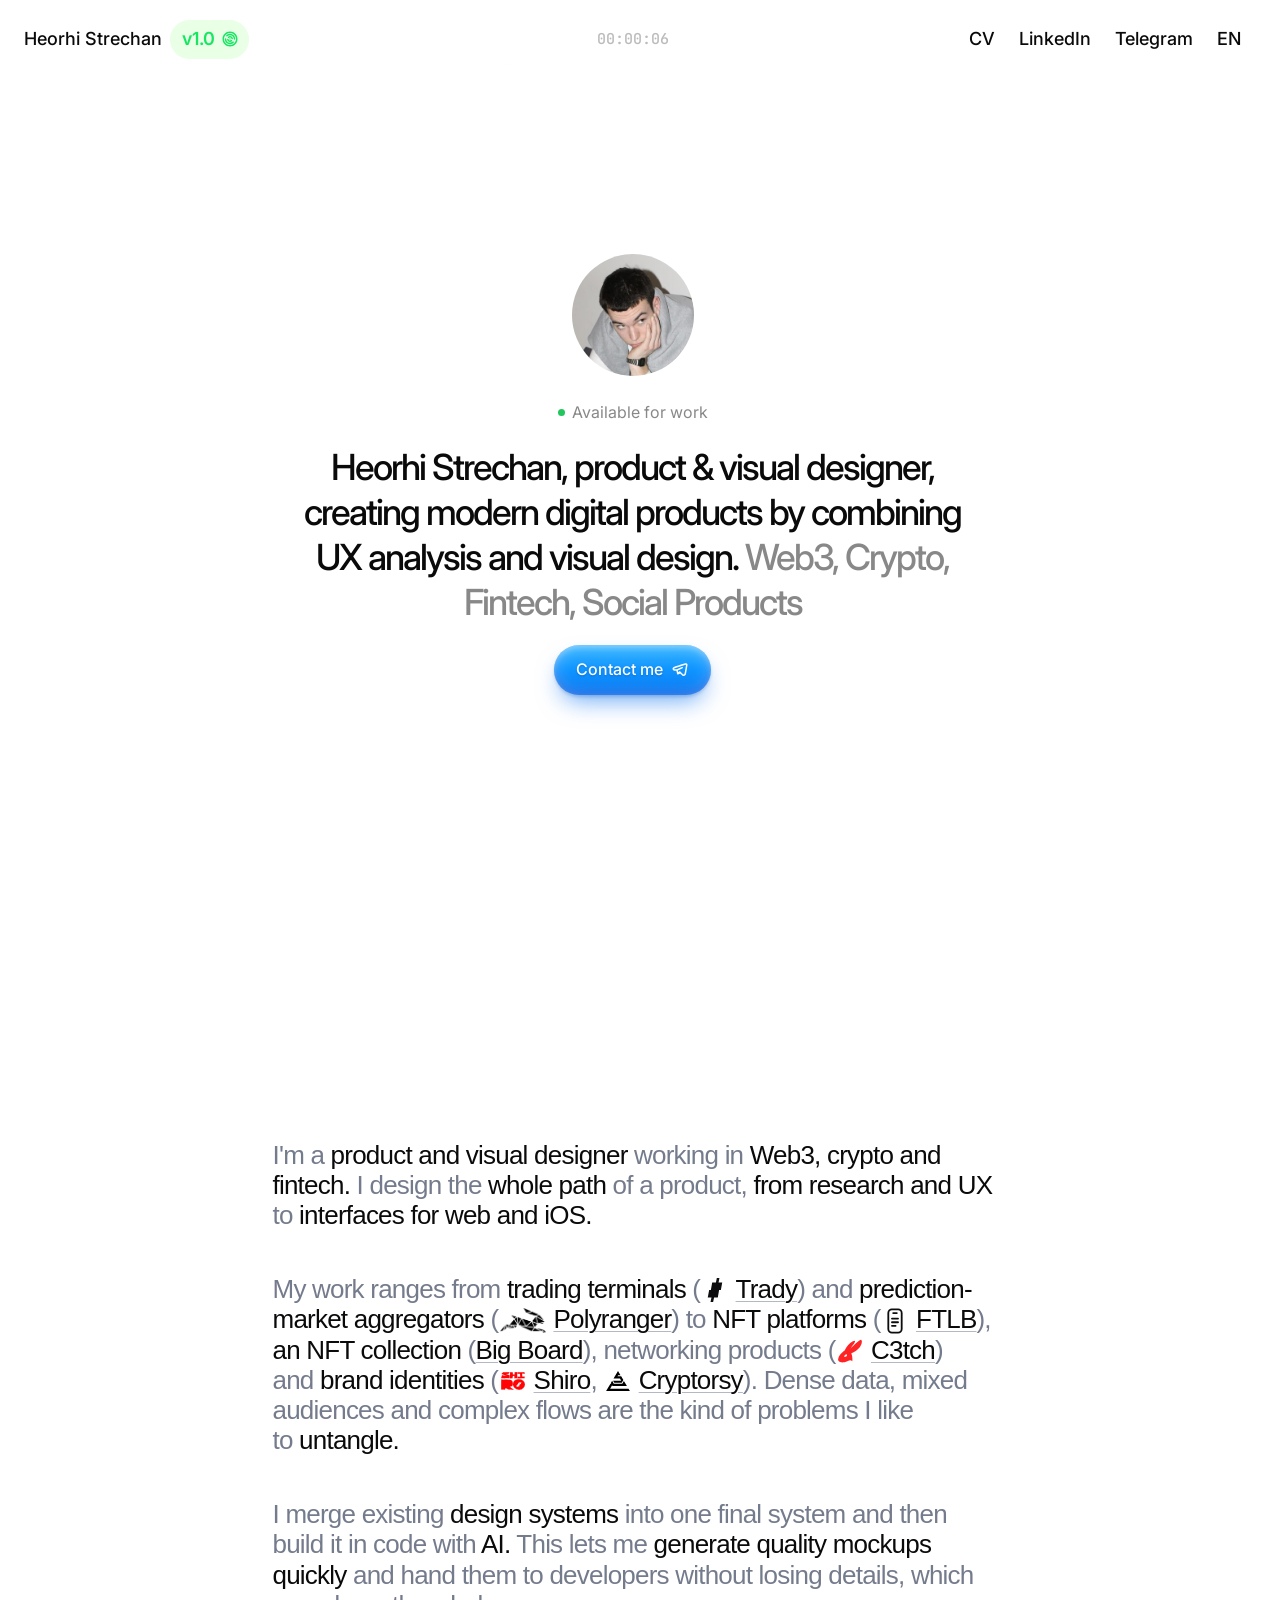
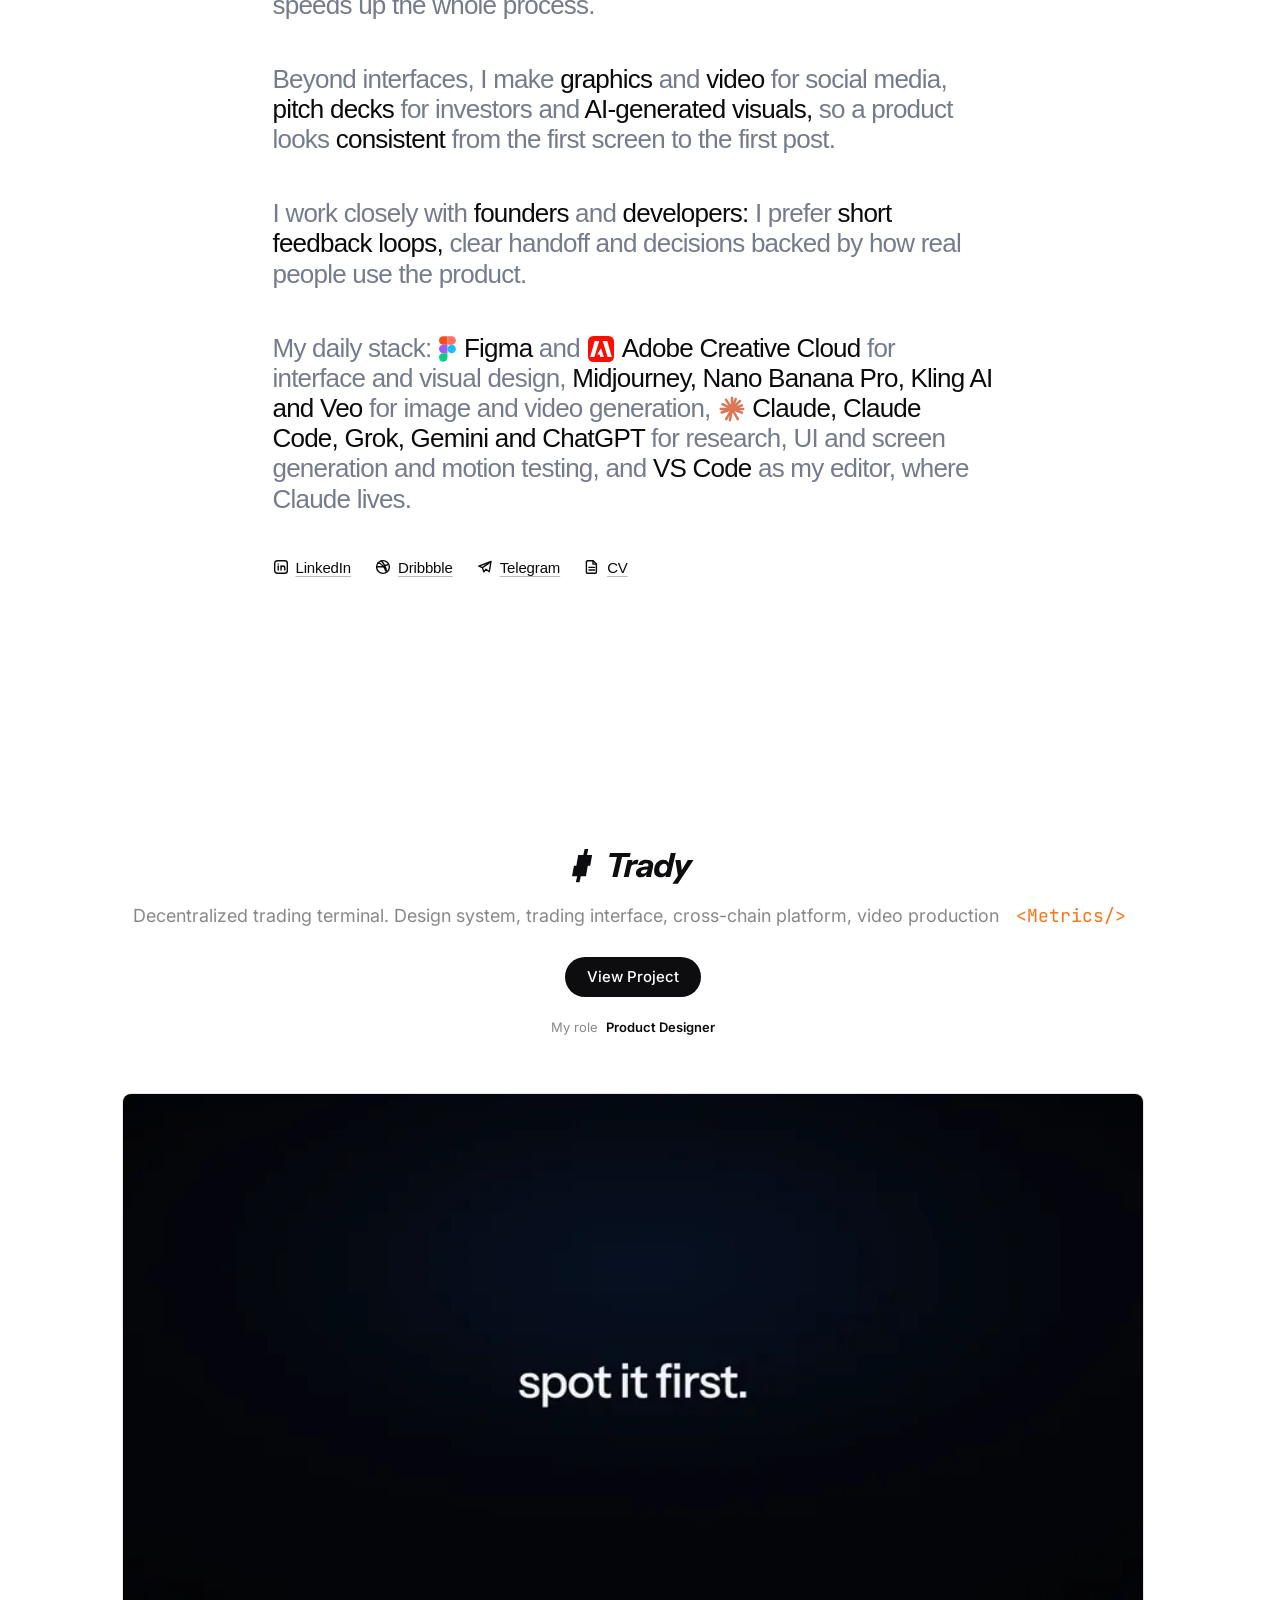
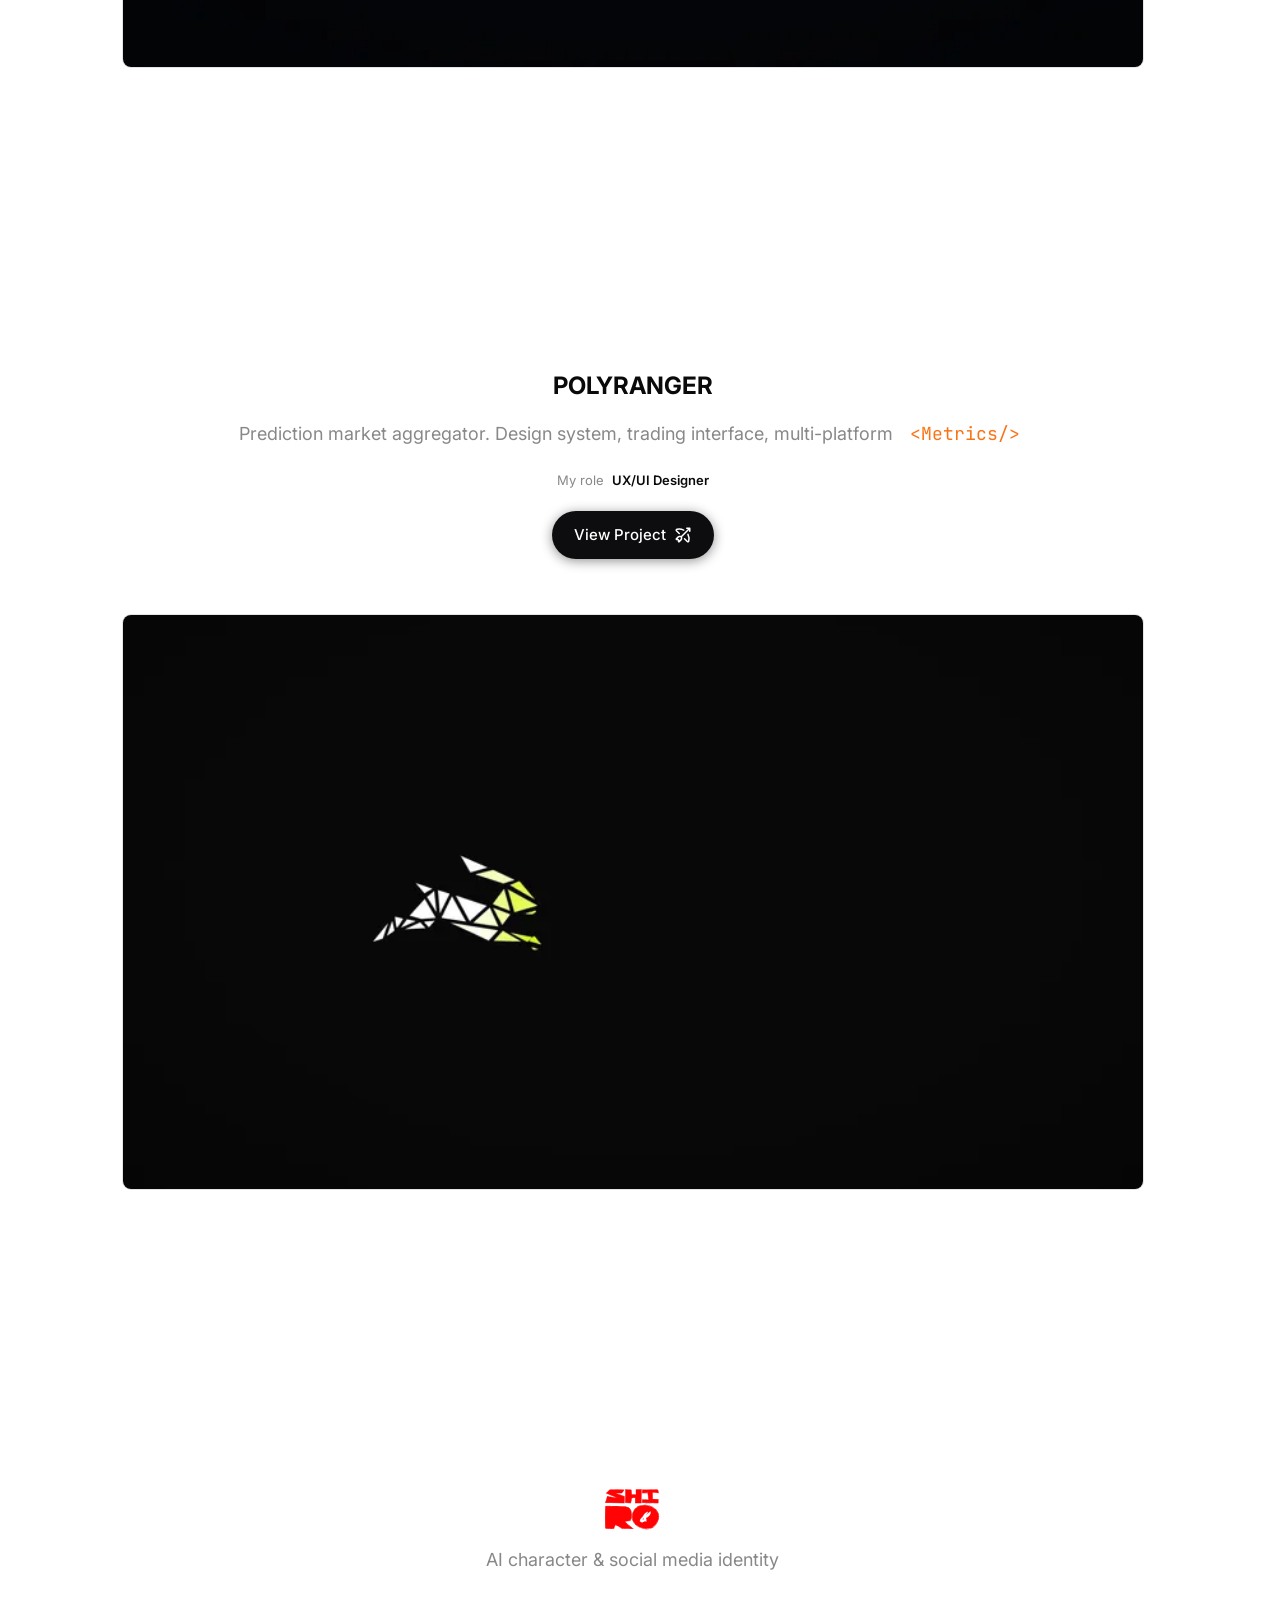
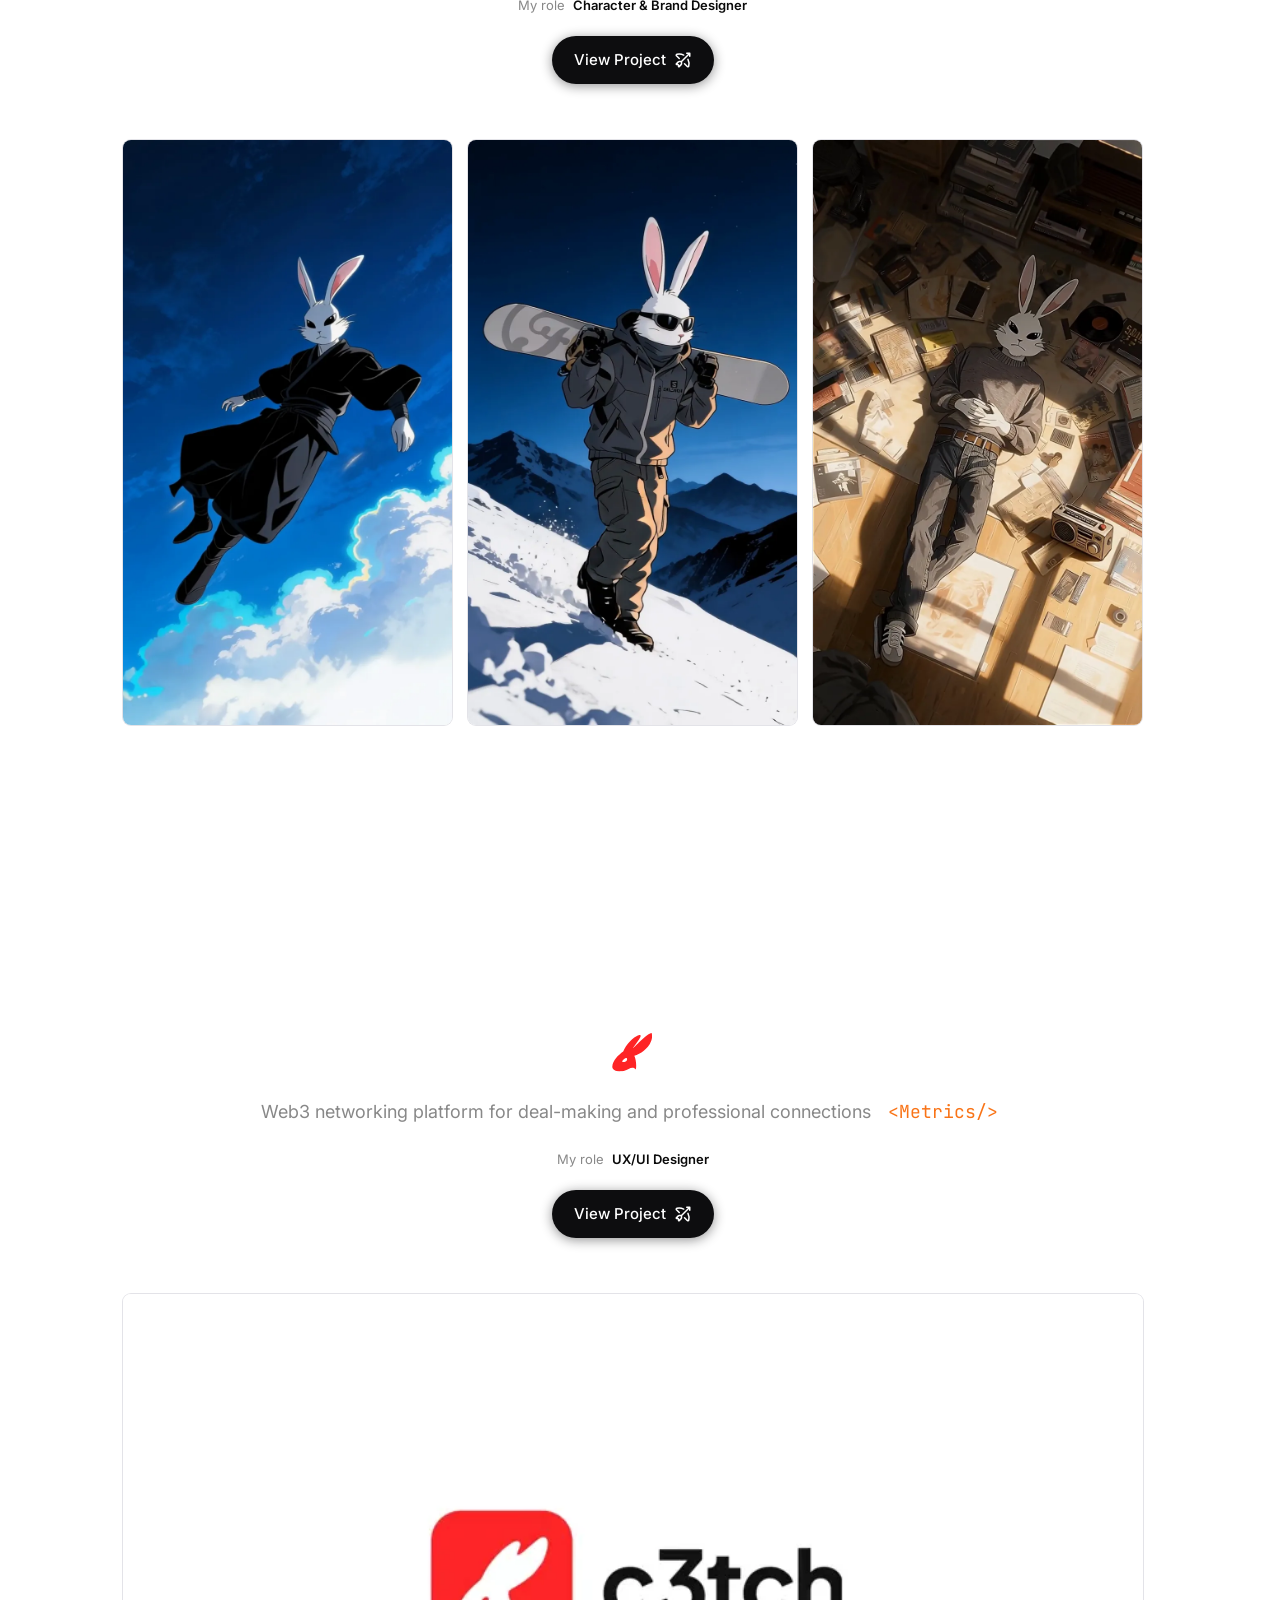
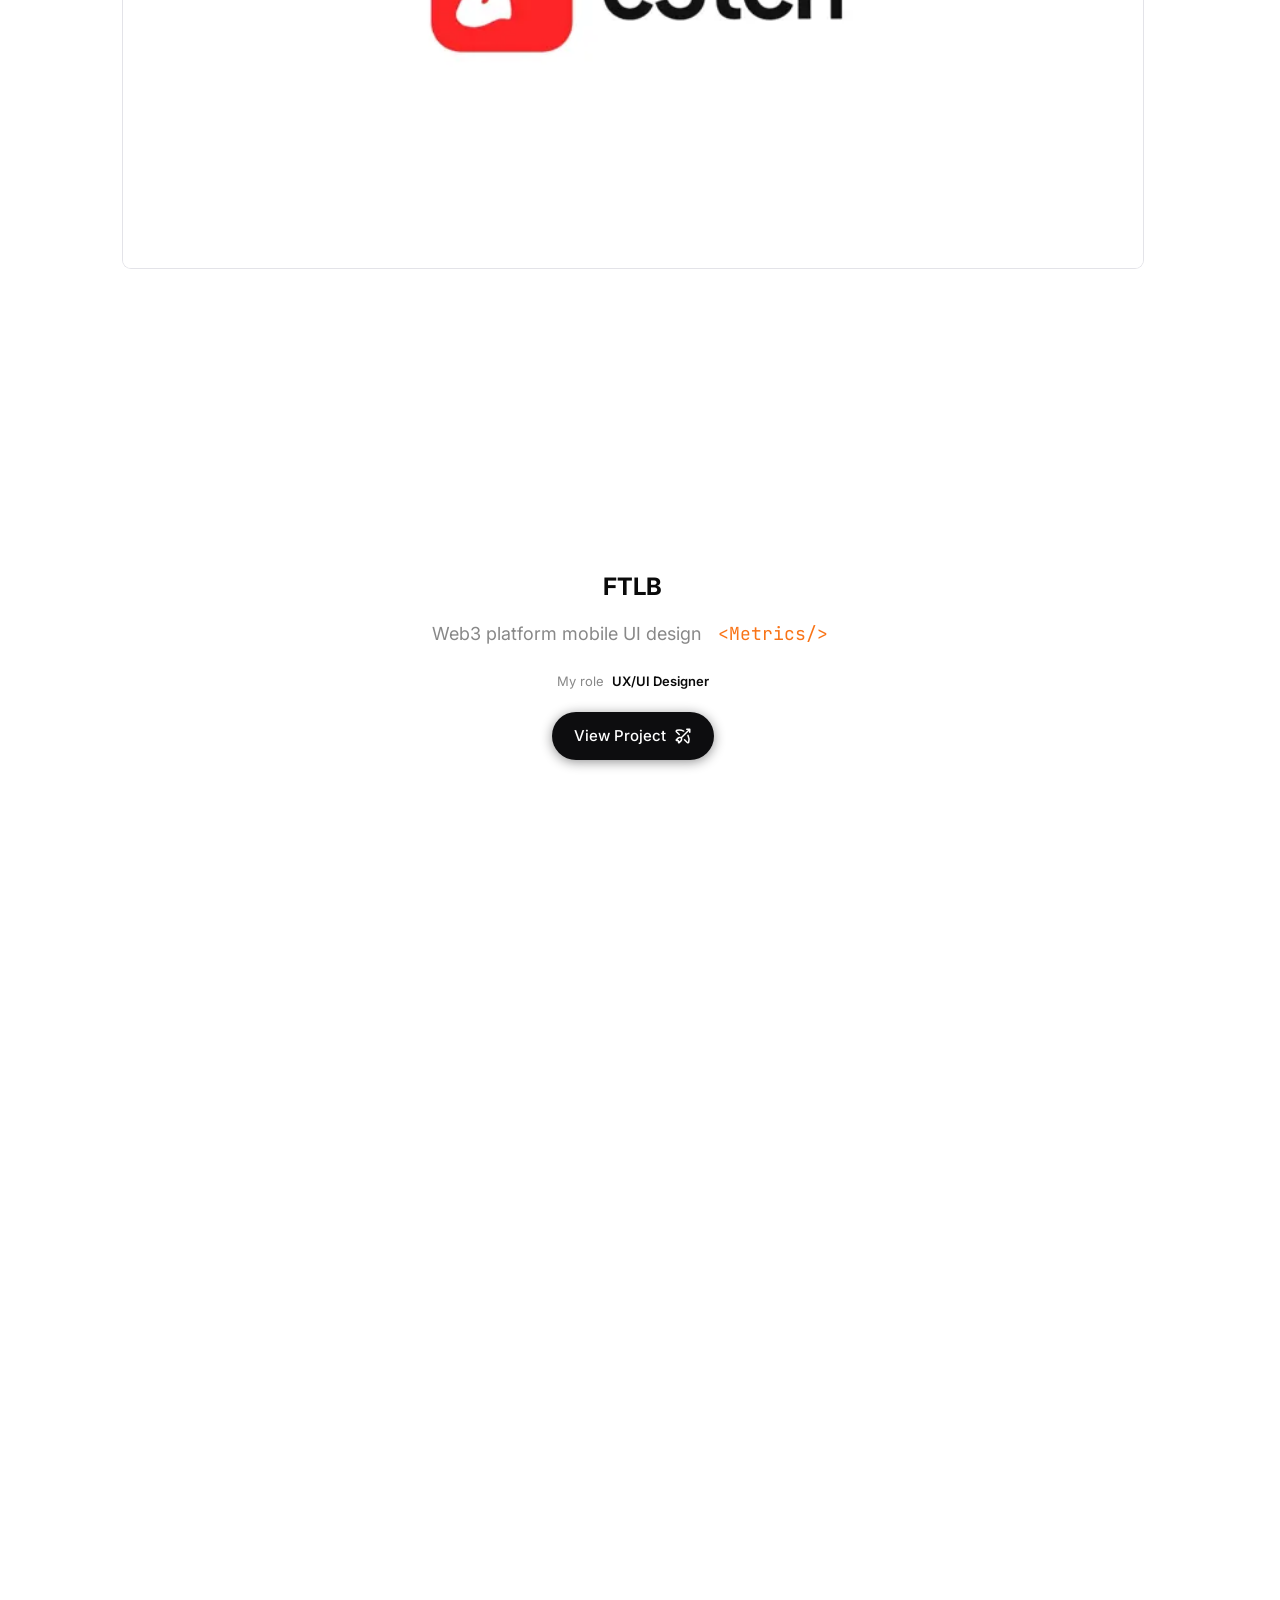
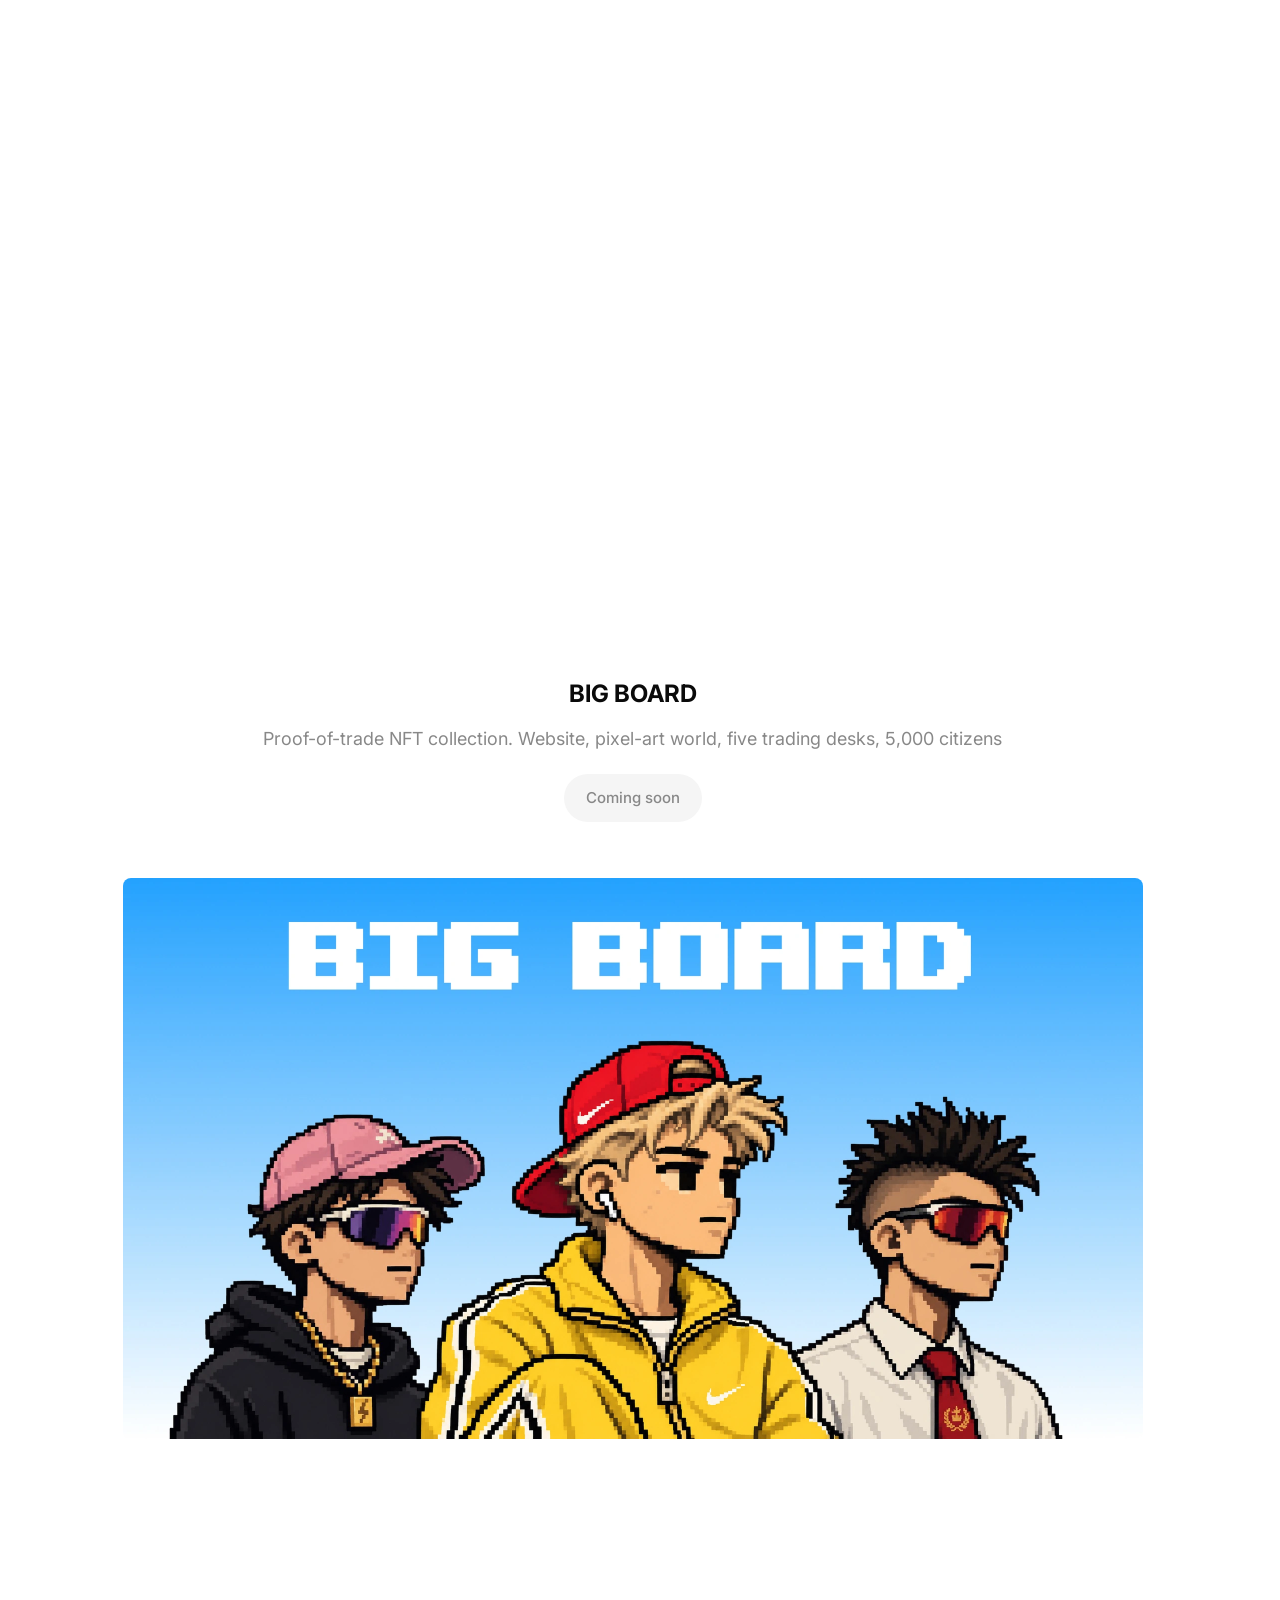
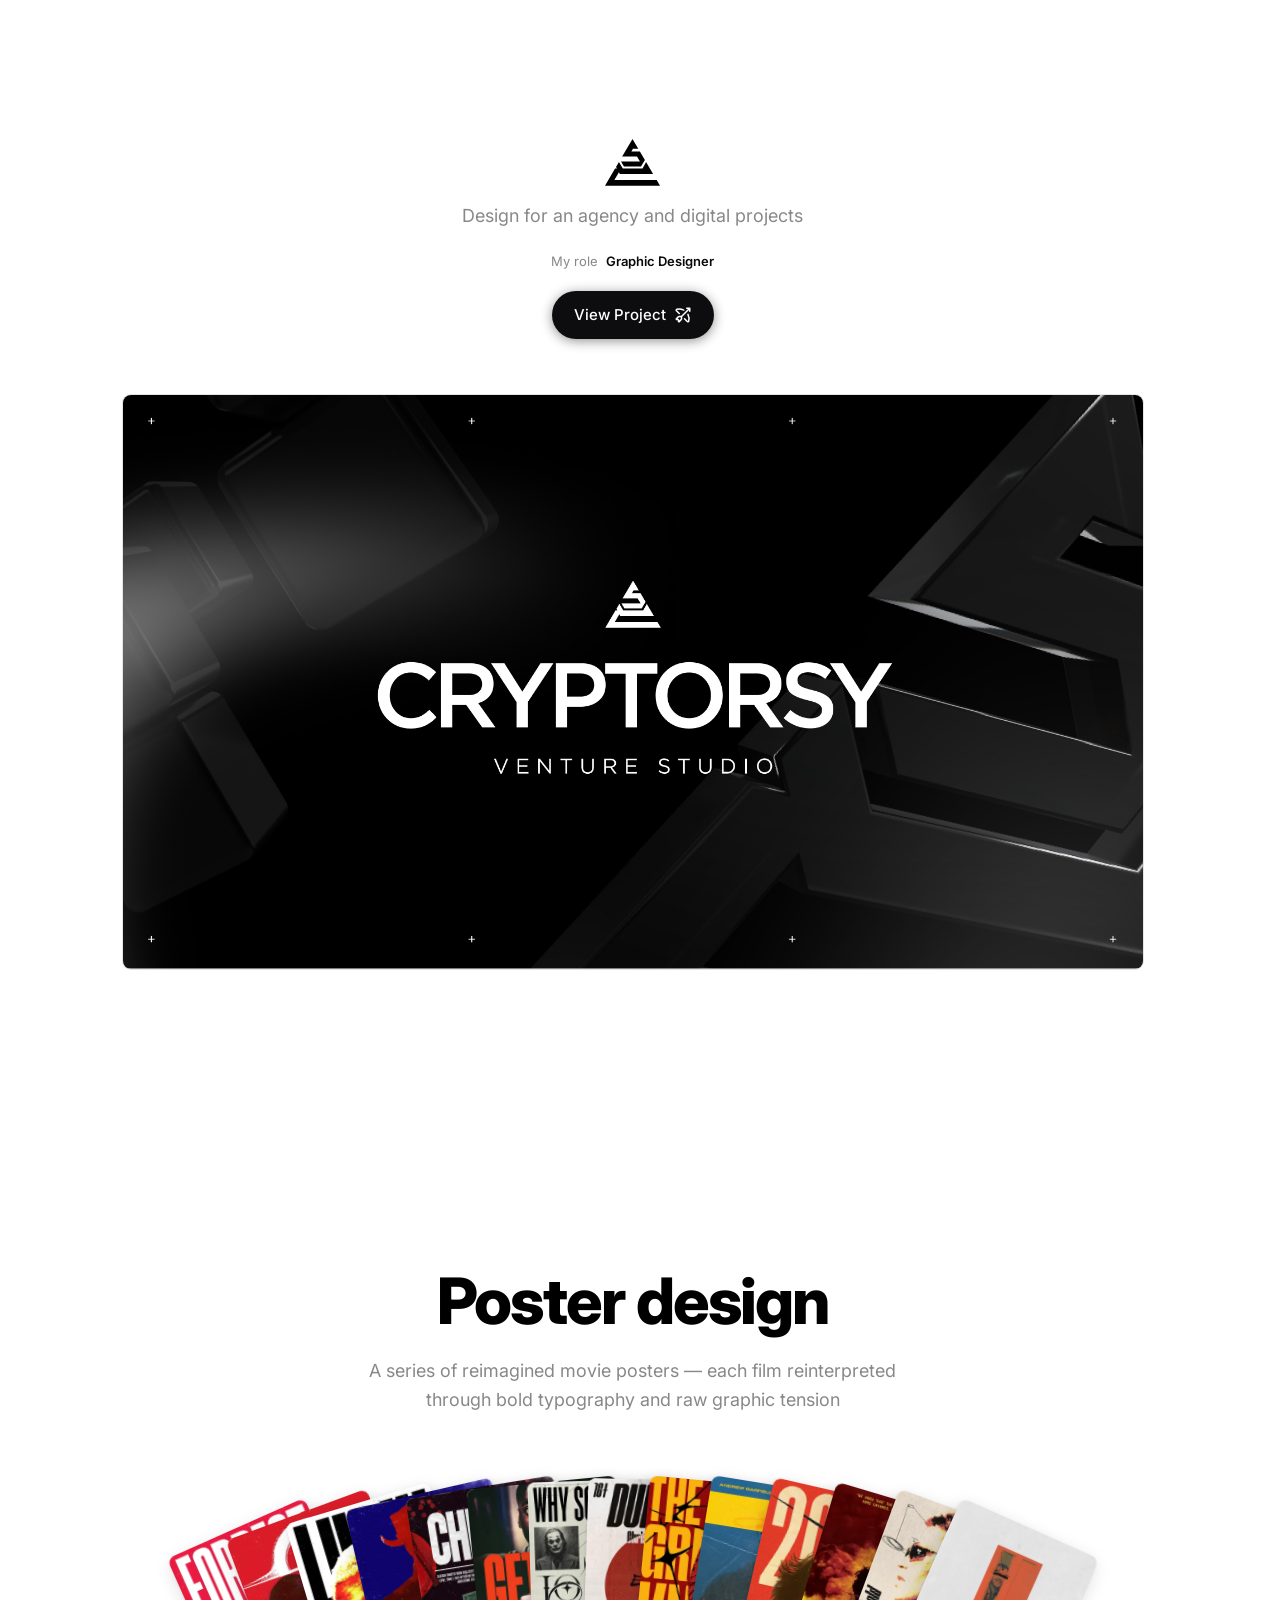
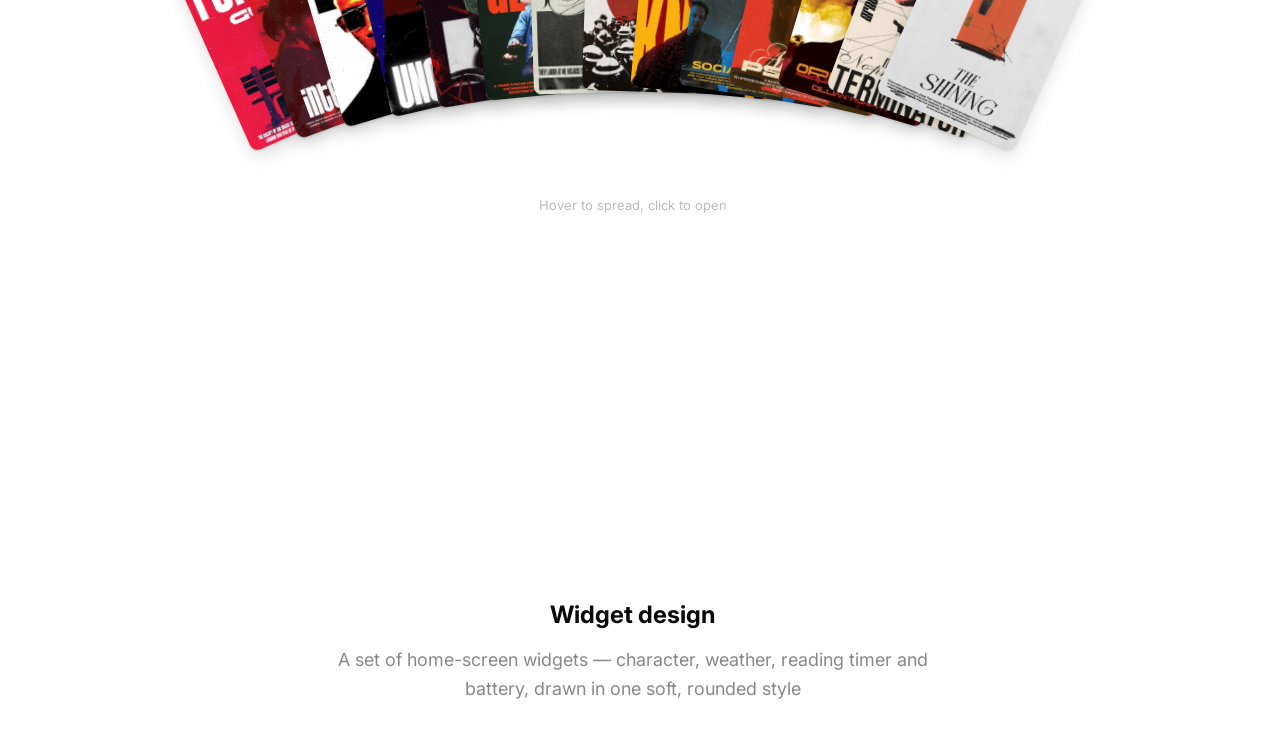
==== commit 011a2214: "Адаптив с 1024px, правки текстов и резюме по PDF, подписи Polyranger по кадрам, ряд виджетов, без ле" ====
--- a/index.html
+++ b/index.html
@@ -19,6 +19,8 @@
   <meta name="twitter:title" content="Heorhi Strechan — Product &amp; Visual Designer" />
   <meta name="twitter:description" content="Product &amp; Visual Designer creating modern digital products for Web3, crypto and fintech." />
   <meta name="twitter:image" content="https://goshastrech.github.io/img/og-image-v2.jpg" />
+  <link rel="canonical" href="https://goshastrech.github.io/" />
+  <noscript><style>.fade-in{opacity:1!important;transform:none!important}</style></noscript>
   <link rel="icon" type="image/png" sizes="32x32" href="img/favicon-32.png" />
   <link rel="icon" type="image/png" sizes="192x192" href="img/favicon-192.png" />
   <link rel="apple-touch-icon" href="img/apple-touch-icon.png" />
@@ -37,7 +39,7 @@
   <link rel="stylesheet" href="css/about-links.css" />
   <link rel="stylesheet" href="css/posters-fan.css" />
   <link rel="stylesheet" href="css/big-board.css" />
-  <link rel="stylesheet" href="css/project-strip.css?v=5" />
+  <!-- <link rel="stylesheet" href="css/project-strip.css?v=5" /> -->
   <link rel="stylesheet" href="css/all-work.css" />
 </head>
 <body>
@@ -61,7 +63,7 @@
 
       <h1 class="hero__title">
         <span data-i18n-en>
-          <span class="hi-l" style="--i:0">Heorhi Strechan,<br class="mbr" /> product & visual designer,<br class="mbr" /></span>
+          <span class="hi-l" style="--i:0">Heorhi Strechan,<br class="mbr" /> product &amp; visual designer,<br class="mbr" /></span>
           <span class="hi-l" style="--i:1">creating modern digital products<br class="mbr" /> by combining</span>
           <span class="hi-l" style="--i:2">UX analysis and visual design.<br class="mbr" /> <span class="accent"> Web3, Crypto,<br />
            Fintech, Social Products </span></span>
@@ -73,7 +75,7 @@
         </span>
       </h1>
 
-      <a href="https://t.me/goshast11" target="_blank" class="hero__cta">
+      <a href="https://t.me/goshast11" target="_blank" class="hero__cta" rel="noopener noreferrer">
         <span data-i18n-en>Contact me</span>
         <span data-i18n-ru>Связаться</span>
         <svg width="18" height="18" viewBox="0 0 24 24" fill="none" xmlns="http://www.w3.org/2000/svg">
@@ -88,30 +90,30 @@
     <div class="about-me__body">
       <p class="about-me__big">
         <span data-i18n-en><span class="g">I'm a</span> <span class="k">product and visual designer</span> <span class="nb"><span class="g">working</span></span> <span class="g">in</span> <span class="k">Web3, crypto and fintech.</span> <span class="g">I design the</span> <span class="pill">whole</span> <span class="k">path</span> <span class="g">of a product,</span> <span class="nb"><span class="k">from</span></span> <span class="k">research and UX</span> <span class="g">to</span> <span class="nb"><span class="k">interfaces</span></span> <span class="k">for web and iOS.</span></span>
-        <span data-i18n-ru><span class="g">Я</span> <span class="k">продуктовый и визуальный дизайнер</span> <span class="nb"><span class="g">работаю</span></span> <span class="g">в</span> <span class="k">Web3, крипто и финтехе.</span> <span class="g">Проектирую</span> <span class="pill">весь</span> <span class="k">путь</span> <span class="g">продукта,</span> <span class="nb"><span class="k">от</span></span> <span class="k">исследования и UX</span> <span class="g">до</span> <span class="nb"><span class="k">интерфейсов</span></span> <span class="k">для веба и iOS.</span></span>
+        <span data-i18n-ru><span class="g">Я&nbsp;—</span> <span class="k">продуктовый и&nbsp;визуальный дизайнер,</span> <span class="nb"><span class="g">работаю</span></span> <span class="g">в</span>&nbsp;<span class="k">Web3, крипто и&nbsp;финтехе.</span> <span class="g">Проектирую</span> <span class="pill">весь</span> <span class="k">путь</span> <span class="g">продукта,</span> <span class="nb"><span class="k">от</span></span>&nbsp;<span class="k">исследования и&nbsp;UX</span> <span class="g">до</span>&nbsp;<span class="nb"><span class="k">интерфейсов</span></span> <span class="k">для веба и&nbsp;iOS.</span></span>
       </p>
       <p class="about-me__big">
         <span data-i18n-en><span class="g">My work ranges from</span> <span class="k">trading terminals</span> <span class="nbk"><span class="g">(</span><a class="about-link" href="trady.html"><img class="about-sticker" src="img/about/plain/trady.svg" alt="" width="20" height="20" loading="lazy" decoding="async">Trady</a><span class="g">)</span></span> <span class="g">and</span> <span class="k">prediction-market aggregators</span> <span class="nbk"><span class="g">(</span><a class="about-link" href="polyranger.html"><img class="about-sticker about-sticker--wide" src="img/about/plain/polyranger-site-wide.png" alt="" width="46" height="25" loading="lazy" decoding="async">Polyranger</a><span class="g">)</span></span> <span class="g">to</span> <span class="k">NFT platforms</span> <span class="nbk"><span class="g">(</span><a class="about-link" href="ftlb.html"><img class="about-sticker" src="img/about/plain/ftlb.svg" alt="" width="20" height="20" loading="lazy" decoding="async">FTLB</a><span class="g">),</span></span> <span class="k">an NFT collection</span> <span class="nbk"><span class="g">(</span><a class="about-link" href="index.html#project-big-board">Big Board</a><span class="g">),</span></span> <span class="g">networking products</span> <span class="nbk"><span class="g">(</span><a class="about-link" href="c3tch.html"><img class="about-sticker" src="img/about/plain/c3tch.svg" alt="" width="20" height="20" loading="lazy" decoding="async">C3tch</a><span class="g">)</span></span> <span class="g">and</span> <span class="k">brand identities</span> <span class="nbk"><span class="g">(</span><a class="about-link" href="shiro.html"><img class="about-sticker" src="img/about/plain/shiro.svg" alt="" width="20" height="20" loading="lazy" decoding="async">Shiro</a><span class="g">,</span></span> <span class="nbk"><a class="about-link" href="cryptorsy.html"><img class="about-sticker" src="img/about/plain/cryptorsy.svg" alt="" width="20" height="20" loading="lazy" decoding="async">Cryptorsy</a><span class="g">).</span></span> <span class="g">Dense data, mixed audiences and complex flows are the kind of problems I like to</span> <span class="pill">untangle.</span> </span>
-        <span data-i18n-ru><span class="g">Мои работы — от</span> <span class="k">торговых терминалов</span> <span class="nbk"><span class="g">(</span><a class="about-link" href="trady.html"><img class="about-sticker" src="img/about/plain/trady.svg" alt="" width="20" height="20" loading="lazy" decoding="async">Trady</a><span class="g">)</span></span> <span class="g">и</span> <span class="k">агрегаторов рынков предсказаний</span> <span class="nbk"><span class="g">(</span><a class="about-link" href="polyranger.html"><img class="about-sticker about-sticker--wide" src="img/about/plain/polyranger-site-wide.png" alt="" width="46" height="25" loading="lazy" decoding="async">Polyranger</a><span class="g">)</span></span> <span class="g">до</span> <span class="k">NFT-платформ</span> <span class="nbk"><span class="g">(</span><a class="about-link" href="ftlb.html"><img class="about-sticker" src="img/about/plain/ftlb.svg" alt="" width="20" height="20" loading="lazy" decoding="async">FTLB</a><span class="g">),</span></span> <span class="k">NFT-коллекции</span> <span class="nbk"><span class="g">(</span><a class="about-link" href="index.html#project-big-board">Big Board</a><span class="g">),</span></span> <span class="g">нетворкинг-продуктов</span> <span class="nbk"><span class="g">(</span><a class="about-link" href="c3tch.html"><img class="about-sticker" src="img/about/plain/c3tch.svg" alt="" width="20" height="20" loading="lazy" decoding="async">C3tch</a><span class="g">)</span></span> <span class="g">и</span> <span class="k">брендинга</span> <span class="nbk"><span class="g">(</span><a class="about-link" href="shiro.html"><img class="about-sticker" src="img/about/plain/shiro.svg" alt="" width="20" height="20" loading="lazy" decoding="async">Shiro</a><span class="g">,</span></span> <span class="nbk"><a class="about-link" href="cryptorsy.html"><img class="about-sticker" src="img/about/plain/cryptorsy.svg" alt="" width="20" height="20" loading="lazy" decoding="async">Cryptorsy</a><span class="g">).</span></span> <span class="g">Больше всего мне нравится</span> <span class="pill">распутывать</span> <span class="g">плотные данные, смешанную аудиторию и сложные флоу.</span> </span>
+        <span data-i18n-ru><span class="g">Мои работы&nbsp;— от</span>&nbsp;<span class="k">торговых терминалов</span> <span class="nbk"><span class="g">(</span><a class="about-link" href="trady.html"><img class="about-sticker" src="img/about/plain/trady.svg" alt="" width="20" height="20" loading="lazy" decoding="async">Trady</a><span class="g">)</span></span> <span class="g">и</span>&nbsp;<span class="k">агрегаторов рынков предсказаний</span> <span class="nbk"><span class="g">(</span><a class="about-link" href="polyranger.html"><img class="about-sticker about-sticker--wide" src="img/about/plain/polyranger-site-wide.png" alt="" width="46" height="25" loading="lazy" decoding="async">Polyranger</a><span class="g">)</span></span> <span class="g">до</span>&nbsp;<span class="k">NFT&#8209;платформ</span> <span class="nbk"><span class="g">(</span><a class="about-link" href="ftlb.html"><img class="about-sticker" src="img/about/plain/ftlb.svg" alt="" width="20" height="20" loading="lazy" decoding="async">FTLB</a><span class="g">),</span></span> <span class="k">NFT&#8209;коллекции</span> <span class="nbk"><span class="g">(</span><a class="about-link" href="index.html#project-big-board">Big Board</a><span class="g">),</span></span> <span class="g">нетворкинг&#8209;продуктов</span> <span class="nbk"><span class="g">(</span><a class="about-link" href="c3tch.html"><img class="about-sticker" src="img/about/plain/c3tch.svg" alt="" width="20" height="20" loading="lazy" decoding="async">C3tch</a><span class="g">)</span></span> <span class="g">и</span>&nbsp;<span class="k">айдентики</span> <span class="nbk"><span class="g">(</span><a class="about-link" href="shiro.html"><img class="about-sticker" src="img/about/plain/shiro.svg" alt="" width="20" height="20" loading="lazy" decoding="async">Shiro</a><span class="g">,</span></span> <span class="nbk"><a class="about-link" href="cryptorsy.html"><img class="about-sticker" src="img/about/plain/cryptorsy.svg" alt="" width="20" height="20" loading="lazy" decoding="async">Cryptorsy</a><span class="g">).</span></span> <span class="g">Больше всего мне нравится</span> <span class="pill">разбираться</span> <span class="g">в&nbsp;плотных данных, разной аудитории и&nbsp;сложных сценариях.</span> </span>
       </p>
       <p class="about-me__big">
         <span data-i18n-en><span class="g">I merge existing</span> <span class="nb"><span class="k">design</span></span> <span class="k">systems</span> <span class="g">into one final system and then build it in code with</span> <span class="nb"><span class="k">AI.</span></span> <span class="g">This lets me</span> <span class="k">generate quality mockups</span> <span class="pill">quickly</span> <span class="g">and hand them to</span> <span class="nb"><span class="g">developers</span></span> <span class="g">without losing details, which speeds up the whole process.</span></span>
-        <span data-i18n-ru><span class="g">Я собираю несколько существующих</span> <span class="nb"><span class="k">дизайн-систем</span></span> <span class="g">в одну финальную и затем воссоздаю её в коде с помощью</span> <span class="nb"><span class="k">AI.</span></span> <span class="g">Так я</span> <span class="k">быстро делаю качественные макеты</span> <span class="g">и передаю их</span> <span class="nb"><span class="g">разработчикам</span></span> <span class="g">без потери деталей, а весь процесс идёт</span> <span class="pill">быстрее.</span></span>
+        <span data-i18n-ru><span class="g">Я собираю несколько существующих</span> <span class="nb"><span class="k">дизайн&#8209;систем</span></span> <span class="g">в&nbsp;одну финальную и&nbsp;затем воссоздаю её в&nbsp;коде с&nbsp;помощью</span> <span class="nb"><span class="k">AI.</span></span> <span class="g">Так я</span> <span class="k">быстро делаю качественные макеты</span> <span class="g">и&nbsp;передаю их</span> <span class="nb"><span class="g">разработчикам</span></span> <span class="g">без потери деталей, а&nbsp;весь процесс идёт</span> <span class="pill">быстрее.</span></span>
       </p>
       <p class="about-me__big">
         <span data-i18n-en><span class="g">Beyond interfaces, I make</span> <span class="nb"><span class="k">graphics</span></span> <span class="g">and</span> <span class="nb"><span class="k">video</span></span> <span class="g">for social media,</span> <span class="nb"><span class="k">pitch</span></span> <span class="k">decks</span> <span class="g">for investors and</span> <span class="k">AI-generated visuals,</span> <span class="g">so a product looks</span> <span class="pill">consistent</span> <span class="g">from the first screen to the first post.</span></span>
-        <span data-i18n-ru><span class="g">Помимо интерфейсов, я делаю</span> <span class="nb"><span class="k">графику</span></span> <span class="g">и</span> <span class="nb"><span class="k">видео</span></span> <span class="g">для соцсетей,</span> <span class="nb"><span class="k">питч-деки</span></span> <span class="g">для инвесторов и</span> <span class="k">визуалы с помощью AI,</span> <span class="g">чтобы продукт выглядел</span> <span class="pill">цельно</span> <span class="g">от первого экрана до первого поста.</span></span>
+        <span data-i18n-ru><span class="g">Помимо интерфейсов, я делаю</span> <span class="nb"><span class="k">графику</span></span> <span class="g">и</span>&nbsp;<span class="nb"><span class="k">видео</span></span> <span class="g">для соцсетей,</span> <span class="nb"><span class="k">питч&#8209;деки</span></span> <span class="g">для инвесторов и</span>&nbsp;<span class="k">AI&#8209;визуалы,</span> <span class="g">чтобы продукт выглядел</span> <span class="pill">цельно</span> <span class="g">от&nbsp;первого экрана до&nbsp;первого поста.</span></span>
       </p>
       <p class="about-me__big">
         <span data-i18n-en><span class="g">I work closely with</span> <span class="nb"><span class="k">founders</span></span> <span class="g">and</span> <span class="k">developers:</span> <span class="g">I prefer</span> <span class="k">short feedback loops,</span> <span class="g">clear handoff and decisions backed by how real people use the product.</span> </span>
-        <span data-i18n-ru><span class="g">Я тесно работаю с</span> <span class="nb"><span class="k">фаундерами</span></span> <span class="g">и</span> <span class="k">разработчиками:</span> <span class="g">люблю</span> <span class="k">короткие циклы обратной связи,</span> <span class="g">понятную передачу в разработку и решения, опирающиеся на то, как реальные люди пользуются продуктом.</span> </span>
-      </p>
-      <p class="about-me__big">
-        <span data-i18n-en><span class="g">My daily stack:</span> <span class="nb"><svg class="about-badge" viewBox="0 0 38 57" width="13" height="20" aria-hidden="true" focusable="false"><path fill="#F24E1E" d="M19 0H9.5a9.5 9.5 0 0 0 0 19H19z"/><path fill="#FF7262" d="M19 0h9.5a9.5 9.5 0 0 1 0 19H19z"/><path fill="#A259FF" d="M19 19H9.5a9.5 9.5 0 0 0 0 19H19z"/><path fill="#0ACF83" d="M19 38H9.5A9.5 9.5 0 1 0 19 47.5z"/><circle fill="#1ABCFE" cx="28.5" cy="28.5" r="9.5"/></svg><span class="k">Figma</span></span> <span class="g">and</span> <span class="nbk"><svg class="about-badge" viewBox="0 0 24 24" width="20" height="20" aria-hidden="true" focusable="false"><rect width="24" height="24" rx="5" fill="#FA0F00"/><path fill="#fff" d="M13.6 4.6h4.2L22 19.4h-3.9zM10.4 4.6H6.2L2 19.4h3.9zM12 11.2l2.7 8.2h-3.2l-.9-2.4h-2z"/></svg><span class="k">Adobe</span></span> <span class="k">CS</span> <span class="g">for interface and visual design,</span> <span class="k">Midjourney, NanoBanana, KlingAI and Veo</span> <span class="g">for image and video generation,</span> <svg class="about-badge" viewBox="0 0 24 24" width="20" height="20" aria-hidden="true" focusable="false"><g stroke="#D97757" stroke-width="2.3" stroke-linecap="round"><path d="M12 12V1.6M12 12l3.4-9.2M12 12l7.4-7.4M12 12l9.2-3.4M12 12h10.4M12 12l9.2 3.4M12 12l5.4 9.4M12 12l-1.9 10.4M12 12l-5.4 9.4M12 12l-9.6 3.2M12 12H1.6M12 12L3.2 7.6M12 12L6.4 3.4"/></g></svg><span class="k">Claude, Claude Code, Grok, Gemini and ChatGPT</span> <span class="g">for research, UI and screen generation and motion testing, and</span> <span class="k">VS Code</span> <span class="g">as the editor, with Claude's home base in it.</span> </span>
-        <span data-i18n-ru><span class="g">Мой рабочий стек:</span> <span class="nb"><svg class="about-badge" viewBox="0 0 38 57" width="13" height="20" aria-hidden="true" focusable="false"><path fill="#F24E1E" d="M19 0H9.5a9.5 9.5 0 0 0 0 19H19z"/><path fill="#FF7262" d="M19 0h9.5a9.5 9.5 0 0 1 0 19H19z"/><path fill="#A259FF" d="M19 19H9.5a9.5 9.5 0 0 0 0 19H19z"/><path fill="#0ACF83" d="M19 38H9.5A9.5 9.5 0 1 0 19 47.5z"/><circle fill="#1ABCFE" cx="28.5" cy="28.5" r="9.5"/></svg><span class="k">Figma</span></span> <span class="g">и</span> <span class="nbk"><svg class="about-badge" viewBox="0 0 24 24" width="20" height="20" aria-hidden="true" focusable="false"><rect width="24" height="24" rx="5" fill="#FA0F00"/><path fill="#fff" d="M13.6 4.6h4.2L22 19.4h-3.9zM10.4 4.6H6.2L2 19.4h3.9zM12 11.2l2.7 8.2h-3.2l-.9-2.4h-2z"/></svg><span class="k">Adobe</span></span> <span class="k">CS</span> <span class="g">для интерфейсов и визуала,</span> <span class="k">Midjourney, NanoBanana, KlingAI и Veo</span> <span class="g">для генерации изображений и видео,</span> <svg class="about-badge" viewBox="0 0 24 24" width="20" height="20" aria-hidden="true" focusable="false"><g stroke="#D97757" stroke-width="2.3" stroke-linecap="round"><path d="M12 12V1.6M12 12l3.4-9.2M12 12l7.4-7.4M12 12l9.2-3.4M12 12h10.4M12 12l9.2 3.4M12 12l5.4 9.4M12 12l-1.9 10.4M12 12l-5.4 9.4M12 12l-9.6 3.2M12 12H1.6M12 12L3.2 7.6M12 12L6.4 3.4"/></g></svg><span class="k">Claude, Claude Code, Grok, Gemini и ChatGPT</span> <span class="g">для исследований, генерации UI и экранов и тестов motion, а</span> <span class="k">VS Code</span> <span class="g">как редактор, где живёт Claude.</span> </span>
+        <span data-i18n-ru><span class="g">Я тесно работаю с</span>&nbsp;<span class="nb"><span class="k">фаундерами</span></span> <span class="g">и</span>&nbsp;<span class="k">разработчиками:</span> <span class="g">люблю</span> <span class="k">короткие циклы обратной связи,</span> <span class="g">понятную передачу в&nbsp;разработку и&nbsp;решения, опирающиеся на&nbsp;то, как реальные люди пользуются продуктом.</span> </span>
+      </p>
+      <p class="about-me__big">
+        <span data-i18n-en><span class="g">My daily stack:</span> <span class="nb"><svg class="about-badge" viewBox="0 0 38 57" width="13" height="20" aria-hidden="true" focusable="false"><path fill="#F24E1E" d="M19 0H9.5a9.5 9.5 0 0 0 0 19H19z"/><path fill="#FF7262" d="M19 0h9.5a9.5 9.5 0 0 1 0 19H19z"/><path fill="#A259FF" d="M19 19H9.5a9.5 9.5 0 0 0 0 19H19z"/><path fill="#0ACF83" d="M19 38H9.5A9.5 9.5 0 1 0 19 47.5z"/><circle fill="#1ABCFE" cx="28.5" cy="28.5" r="9.5"/></svg><span class="k">Figma</span></span> <span class="g">and</span> <span class="nbk"><svg class="about-badge" viewBox="0 0 24 24" width="20" height="20" aria-hidden="true" focusable="false"><rect width="24" height="24" rx="5" fill="#FA0F00"/><path fill="#fff" d="M13.6 4.6h4.2L22 19.4h-3.9zM10.4 4.6H6.2L2 19.4h3.9zM12 11.2l2.7 8.2h-3.2l-.9-2.4h-2z"/></svg><span class="k">Adobe</span></span> <span class="k">Creative Cloud</span> <span class="g">for interface and visual design,</span> <span class="k">Midjourney, Nano Banana Pro, Kling AI and Veo</span> <span class="g">for image and video generation,</span> <svg class="about-badge" viewBox="0 0 24 24" width="20" height="20" aria-hidden="true" focusable="false"><g stroke="#D97757" stroke-width="2.3" stroke-linecap="round"><path d="M12 12V1.6M12 12l3.4-9.2M12 12l7.4-7.4M12 12l9.2-3.4M12 12h10.4M12 12l9.2 3.4M12 12l5.4 9.4M12 12l-1.9 10.4M12 12l-5.4 9.4M12 12l-9.6 3.2M12 12H1.6M12 12L3.2 7.6M12 12L6.4 3.4"/></g></svg><span class="k">Claude, Claude Code, Grok, Gemini and ChatGPT</span> <span class="g">for research, UI and screen generation and motion testing, and</span> <span class="k">VS Code</span> <span class="g">as my editor, where Claude lives.</span> </span>
+        <span data-i18n-ru><span class="g">Мой рабочий стек:</span> <span class="nb"><svg class="about-badge" viewBox="0 0 38 57" width="13" height="20" aria-hidden="true" focusable="false"><path fill="#F24E1E" d="M19 0H9.5a9.5 9.5 0 0 0 0 19H19z"/><path fill="#FF7262" d="M19 0h9.5a9.5 9.5 0 0 1 0 19H19z"/><path fill="#A259FF" d="M19 19H9.5a9.5 9.5 0 0 0 0 19H19z"/><path fill="#0ACF83" d="M19 38H9.5A9.5 9.5 0 1 0 19 47.5z"/><circle fill="#1ABCFE" cx="28.5" cy="28.5" r="9.5"/></svg><span class="k">Figma</span></span> <span class="g">и</span> <span class="nbk"><svg class="about-badge" viewBox="0 0 24 24" width="20" height="20" aria-hidden="true" focusable="false"><rect width="24" height="24" rx="5" fill="#FA0F00"/><path fill="#fff" d="M13.6 4.6h4.2L22 19.4h-3.9zM10.4 4.6H6.2L2 19.4h3.9zM12 11.2l2.7 8.2h-3.2l-.9-2.4h-2z"/></svg><span class="k">Adobe</span></span> <span class="k">Creative Cloud</span> <span class="g">для интерфейсов и&nbsp;визуала,</span> <span class="k">Midjourney, Nano Banana Pro, Kling AI и&nbsp;Veo</span> <span class="g">для генерации изображений и видео,</span> <svg class="about-badge" viewBox="0 0 24 24" width="20" height="20" aria-hidden="true" focusable="false"><g stroke="#D97757" stroke-width="2.3" stroke-linecap="round"><path d="M12 12V1.6M12 12l3.4-9.2M12 12l7.4-7.4M12 12l9.2-3.4M12 12h10.4M12 12l9.2 3.4M12 12l5.4 9.4M12 12l-1.9 10.4M12 12l-5.4 9.4M12 12l-9.6 3.2M12 12H1.6M12 12L3.2 7.6M12 12L6.4 3.4"/></g></svg><span class="k">Claude, Claude Code, Grok, Gemini и ChatGPT</span> <span class="g">для исследований, генерации UI и&nbsp;экранов и&nbsp;тестирования анимации, а</span>&nbsp;<span class="k">VS Code</span> <span class="g">как редактор, где живёт Claude.</span> </span>
       </p>
       <div class="about-links">
-        <a class="about-link" href="https://www.linkedin.com/in/heorhi-strechan-09a1552a1/" target="_blank" rel="noopener noreferrer"><svg viewBox="0 0 16 16" fill="none" stroke="currentColor" stroke-width="1.4" stroke-linecap="round" stroke-linejoin="round" aria-hidden="true" focusable="false"><rect x="1.7" y="1.7" width="12.6" height="12.6" rx="2.5"/><path d="M5.2 7v4M5.2 4.9v.1M8 11V7m0 2.2c0-1.4.9-2.2 2-2.2s1.8.8 1.8 2.2V11"/></svg><span data-i18n-en>Linkedin</span><span data-i18n-ru>Linkedin</span></a>
+        <a class="about-link" href="https://www.linkedin.com/in/heorhi-strechan-09a1552a1/" target="_blank" rel="noopener noreferrer"><svg viewBox="0 0 16 16" fill="none" stroke="currentColor" stroke-width="1.4" stroke-linecap="round" stroke-linejoin="round" aria-hidden="true" focusable="false"><rect x="1.7" y="1.7" width="12.6" height="12.6" rx="2.5"/><path d="M5.2 7v4M5.2 4.9v.1M8 11V7m0 2.2c0-1.4.9-2.2 2-2.2s1.8.8 1.8 2.2V11"/></svg><span>LinkedIn</span></a>
         <a class="about-link" href="https://dribbble.com/HeorhiStrechan" target="_blank" rel="noopener noreferrer"><svg viewBox="0 0 16 16" fill="none" stroke="currentColor" stroke-width="1.4" stroke-linecap="round" stroke-linejoin="round" aria-hidden="true" focusable="false"><circle cx="8" cy="8" r="6.4"/><path d="M3 3.6c3 .9 6.2 3.6 8 8.6M1.7 7.7c3.3.4 7.3-.3 11.3-2M6.2 1.8c2.3 2.2 4.4 5.7 5.2 10"/></svg><span data-i18n-en>Dribbble</span><span data-i18n-ru>Dribbble</span></a>
         <a class="about-link" href="https://t.me/goshast11" target="_blank" rel="noopener noreferrer"><svg viewBox="0 0 16 16" fill="none" stroke="currentColor" stroke-width="1.4" stroke-linecap="round" stroke-linejoin="round" aria-hidden="true" focusable="false"><path d="M14 2.5 1.8 7.2l3.6 1.4 1.4 4.3 2.2-2.6 3.3 2.4z"/><path d="m5.4 8.6 6.6-4.4"/></svg><span>Telegram</span></a>
         <a class="about-link" href="cv.html"><svg viewBox="0 0 16 16" fill="none" stroke="currentColor" stroke-width="1.4" stroke-linecap="round" stroke-linejoin="round" aria-hidden="true" focusable="false"><path d="M3.6 1.7h5.6l3.2 3.2v8.2a1.2 1.2 0 0 1-1.2 1.2H3.6a1.2 1.2 0 0 1-1.2-1.2V2.9a1.2 1.2 0 0 1 1.2-1.2z"/><path d="M9 1.9v3.2h3.2M5 8.4h5.6M5 11h5.6"/></svg><span data-i18n-en>CV</span><span data-i18n-ru>Резюме</span></a>
@@ -120,6 +122,7 @@
   </section>
 
   <!-- Лента быстрой навигации по проектам -->
+  <!-- Лента проектов временно убрана с сайта (вернуть: убрать эти комментарии у блока, у <link> project-strip.css и у <script> project-strip.js)
   <section class="project-strip" aria-label="Projects navigation">
     <nav class="project-strip__nav" aria-label="Projects">
       <ul class="project-strip__list">
@@ -134,7 +137,7 @@
         <span class="project-strip__meta"><span data-i18n-en>Prediction markets</span><span data-i18n-ru>Рынки предсказаний</span></span>
       </a></li>
       <li><a class="project-strip__card" href="shiro.html" draggable="false">
-        <span class="project-strip__thumb"><img src="img/strip/shiro.webp" alt="" loading="lazy" draggable="false" /></span>
+        <span class="project-strip__thumb"><img src="img/strip/shiro.webp" alt="" width="800" height="500" loading="lazy" draggable="false" /></span>
         <span class="project-strip__name">Shiro</span>
         <span class="project-strip__meta"><span data-i18n-en>AI character</span><span data-i18n-ru>AI-персонаж</span></span>
       </a></li>
@@ -144,41 +147,42 @@
         <span class="project-strip__meta"><span data-i18n-en>Web3 networking</span><span data-i18n-ru>Web3-нетворкинг</span></span>
       </a></li>
       <li><a class="project-strip__card" href="ftlb.html" draggable="false">
-        <span class="project-strip__thumb"><img src="img/strip/ftlb.webp" alt="" loading="lazy" draggable="false" /></span>
+        <span class="project-strip__thumb"><img src="img/strip/ftlb.webp" alt="" width="800" height="500" loading="lazy" draggable="false" /></span>
         <span class="project-strip__name">FTLB</span>
         <span class="project-strip__meta"><span data-i18n-en>Mobile UI</span><span data-i18n-ru>Мобильный UI</span></span>
       </a></li>
       <li><a class="project-strip__card" href="#project-big-board" draggable="false">
-        <span class="project-strip__thumb"><img src="img/strip/big-board.webp" alt="" loading="lazy" draggable="false" /></span>
+        <span class="project-strip__thumb"><img src="img/strip/big-board.webp" alt="" width="800" height="500" loading="lazy" draggable="false" /></span>
         <span class="project-strip__name">Big Board</span>
         <span class="project-strip__meta"><span data-i18n-en>NFT collection</span><span data-i18n-ru>NFT-коллекция</span></span>
       </a></li>
       <li><a class="project-strip__card" href="cryptorsy.html" draggable="false">
         <span class="project-strip__thumb"><video src="img/strip/cryptorsy.mp4" poster="img/strip/cryptorsy.webp" autoplay muted loop playsinline preload="metadata" draggable="false" aria-hidden="true"></video></span>
         <span class="project-strip__name">Cryptorsy</span>
-        <span class="project-strip__meta"><span data-i18n-en>Brand & content</span><span data-i18n-ru>Бренд и контент</span></span>
+        <span class="project-strip__meta"><span data-i18n-en>Brand &amp; content</span><span data-i18n-ru>Бренд и контент</span></span>
       </a></li>
       <li><a class="project-strip__card" href="#posters" draggable="false">
-        <span class="project-strip__thumb"><img src="img/strip/posters.webp" alt="" loading="lazy" draggable="false" /></span>
-        <span class="project-strip__name">Posters design</span>
+        <span class="project-strip__thumb"><img src="img/strip/posters.webp" alt="" width="800" height="500" loading="lazy" draggable="false" /></span>
+        <span class="project-strip__name"><span data-i18n-en>Poster design</span><span data-i18n-ru>Дизайн постеров</span></span>
         <span class="project-strip__meta"><span data-i18n-en>Poster series</span><span data-i18n-ru>Серия постеров</span></span>
       </a></li>
       </ul>
     </nav>
   </section>
+  -->
 
   <!-- ====================================================
        PROJECT CARDS
        ==================================================== -->
   <div id="project-trady" class="project-heading fade-in">
-    <img src="img/Trady Logo.svg" alt="Trady" class="project-heading__logo" loading="lazy" decoding="async" />
+    <img src="img/Trady Logo.svg" alt="Trady" class="project-heading__logo" width="123" height="35" loading="lazy" decoding="async" />
     <p class="project-heading__subtitle">
-      <span data-i18n-en>Decentralized Trading Terminal. Design System, trading <br /> Interface, cross-chain platform, video &amp; graphics production</span>
-      <span data-i18n-ru>Децентрализованный торговый терминал. Дизайн-система, торговый <br /> интерфейс, кроссчейн-платформа, создание видео и графики</span>
+      <span data-i18n-en>Decentralized trading terminal. Design system, trading interface, cross-chain platform, video production</span>
+      <span data-i18n-ru>Децентрализованный торговый терминал. Дизайн&#8209;система, торговый интерфейс, кроссчейн&#8209;платформа, создание видео</span>
       <span class="metrics-badge">&lt;Metrics/&gt;<span class="metrics-badge__panel">
           <span class="metrics-badge__line"><span data-i18n-en>Web terminal + iOS app</span><span data-i18n-ru>Веб-терминал и iOS-приложение</span></span>
           <span class="metrics-badge__line metrics-badge__line--blue"><span data-i18n-en>24 core screens: 12 web, 12 iOS</span><span data-i18n-ru>24 ключевых экрана: 12 веб, 12 iOS</span></span>
-          <span class="metrics-badge__line metrics-badge__line--orange"><span data-i18n-en>Pitch deck, video &amp; graphics</span><span data-i18n-ru>Питч-дек, видео и графика</span></span>
+          <span class="metrics-badge__line metrics-badge__line--orange"><span data-i18n-en>Pitch deck &amp; video</span><span data-i18n-ru>Питч-дек и видео</span></span>
       </span></span></p>
     <a href="trady.html" class="project-badge project-badge--link"><span data-i18n-en>View Project</span><span data-i18n-ru>Смотреть проект</span></a>
 
@@ -199,8 +203,8 @@
     <div id="project-polyranger" class="project-heading project-heading--tight fade-in">
       <h2 class="project-heading__title">POLYRANGER</h2>
       <p class="project-heading__subtitle">
-        <span data-i18n-en>Prediction Market Aggregator. Design System, trading <br /> Interface, multi-platform</span>
-        <span data-i18n-ru>Агрегатор рынков предсказаний. Дизайн-система, торговый <br /> интерфейс, мультиплатформенность</span>
+        <span data-i18n-en>Prediction market aggregator. Design system, trading interface, multi-platform</span>
+        <span data-i18n-ru>Агрегатор рынков предсказаний. Дизайн&#8209;система, торговый интерфейс, мультиплатформенность</span>
         <span class="metrics-badge">&lt;Metrics/&gt;<span class="metrics-badge__panel">
           <a href="https://polyranger.com/" target="_blank" rel="noopener" class="metrics-badge__line metrics-badge__line--live"><span data-i18n-en>Live Project</span><span data-i18n-ru>Проект в продакшене</span></a>
           <span class="metrics-badge__line"><span data-i18n-en>36 screens in the case</span><span data-i18n-ru>36 экранов в кейсе</span></span>
@@ -230,9 +234,9 @@
     </a>
 
     <div id="project-shiro" class="project-heading project-heading--tight fade-in">
-      <img src="img/Shiro Logo.svg" alt="Shiro" class="project-heading__logo project-heading__logo--55" loading="lazy" decoding="async" />
-      <p class="project-heading__subtitle">
-        <span data-i18n-en>AI character & social media identity</span>
+      <img src="img/Shiro Logo.svg" alt="Shiro" class="project-heading__logo project-heading__logo--55" width="56" height="42" loading="lazy" decoding="async" />
+      <p class="project-heading__subtitle">
+        <span data-i18n-en>AI character &amp; social media identity</span>
         <span data-i18n-ru>AI-персонаж и айдентика для соцсетей</span>
       </p>
 
@@ -266,10 +270,10 @@
     </a>
 
     <div id="project-c3tch" class="project-heading project-heading--tight fade-in">
-      <img src="img/c3tch logo.svg" alt="C3tch" class="project-heading__logo project-heading__logo--55" loading="lazy" decoding="async" />
-      <p class="project-heading__subtitle">
-        <span data-i18n-en>Web3 networking platform for deal-making <br /> and professional connections</span>
-        <span data-i18n-ru>Web3-платформа для нетворкинга: заключение сделок <br /> и профессиональные связи</span>
+      <img src="img/c3tch logo.svg" alt="C3tch" class="project-heading__logo project-heading__logo--55" width="52" height="52" loading="lazy" decoding="async" />
+      <p class="project-heading__subtitle">
+        <span data-i18n-en>Web3 networking platform for deal-making and professional connections</span>
+        <span data-i18n-ru>Web3&#8209;платформа для нетворкинга: заключение сделок и&nbsp;профессиональные связи</span>
         <span class="metrics-badge">&lt;Metrics/&gt;<span class="metrics-badge__panel">
           <span class="metrics-badge__line"><span data-i18n-en>32 screens: 12 desktop, 20 mobile</span><span data-i18n-ru>32 экрана: 12 десктоп, 20 мобайл</span></span>
           <span class="metrics-badge__line metrics-badge__line--blue"><span data-i18n-en>4 product areas shown</span><span data-i18n-ru>4 раздела продукта</span></span>
@@ -335,8 +339,8 @@
     <div id="project-big-board" class="project-heading project-heading--tight fade-in">
       <h2 class="project-heading__title">BIG BOARD</h2>
       <p class="project-heading__subtitle">
-        <span data-i18n-en>Proof-of-trade NFT collection. Website, pixel-art world, <br /> five trading desks, 5,000 citizens</span>
-        <span data-i18n-ru>NFT-коллекция proof-of-trade. Сайт, пиксельный мир, <br /> пять торговых десков, 5 000 граждан</span>
+        <span data-i18n-en>Proof-of-trade NFT collection. Website, pixel-art world, five trading desks, 5,000 citizens</span>
+        <span data-i18n-ru>NFT&#8209;коллекция proof&#8209;of&#8209;trade. Сайт, пиксельный мир, пять торговых десков, 5&nbsp;000 граждан</span>
       </p>
 
       <span class="project-btn project-btn--soon" role="button" aria-disabled="true" tabindex="-1">
@@ -352,10 +356,10 @@
     </div>
 
     <div id="project-cryptorsy" class="project-heading project-heading--tight fade-in">
-      <img src="img/Cryptorsy Logo.svg" alt="Cryptorsy" class="project-heading__logo project-heading__logo--55" loading="lazy" decoding="async" />
+      <img src="img/Cryptorsy Logo.svg" alt="Cryptorsy" class="project-heading__logo project-heading__logo--55" width="55" height="47" loading="lazy" decoding="async" />
       <p class="project-heading__subtitle">
         <span data-i18n-en>Design for an agency and digital projects</span>
-        <span data-i18n-ru>Дизайн для агентства и digital-проектов</span>
+        <span data-i18n-ru>Дизайн для агентства и&nbsp;digital&#8209;проектов</span>
       </p>
 
       <div class="project-heading__role">
@@ -380,7 +384,7 @@
     </a>
 
     <section id="posters" class="posters fade-in" aria-labelledby="posters-title">
-      <h2 class="posters__title" id="posters-title">Posters design</h2>
+      <h2 class="posters__title" id="posters-title"><span data-i18n-en>Poster design</span><span data-i18n-ru>Дизайн постеров</span></h2>
       <p class="posters__text">
         <span data-i18n-en>A series of reimagined movie posters — each film reinterpreted through bold typography and raw graphic tension</span>
         <span data-i18n-ru>Серия переосмысленных киноплакатов: каждый фильм заново рассказан через смелую типографику и сырое графическое напряжение</span>
@@ -416,16 +420,16 @@
     </div>
 
     <div class="stack-demo fade-in">
-      <h2 class="posters__title">Widget design</h2>
+      <h2 class="posters__title"><span data-i18n-en>Widget design</span><span data-i18n-ru>Дизайн виджетов</span></h2>
       <p class="posters__text">
         <span data-i18n-en>A set of home-screen widgets — character, weather, reading timer and battery, drawn in one soft, rounded style</span>
         <span data-i18n-ru>Набор виджетов для домашнего экрана: персонаж, погода, таймер чтения и батарея в одном мягком скруглённом стиле</span>
       </p>
       <div class="stack">
-        <div class="stack__card stack__card--back-3"><img src="img/widget 1.webp" alt="Widget" loading="lazy" decoding="async" /></div>
-        <div class="stack__card stack__card--back-2"><img src="img/widget 3.webp" alt="Widget" loading="lazy" decoding="async" /></div>
-        <div class="stack__card stack__card--back-1"><img src="img/widget 2.webp" alt="Widget" loading="lazy" decoding="async" /></div>
-        <div class="stack__card stack__card--main"><img src="img/widget 4.webp" alt="Widget" loading="lazy" decoding="async" /></div>
+        <div class="stack__card stack__card--back-3"><img src="img/widget 1.webp" alt="Widget" width="800" height="800" loading="lazy" decoding="async" /></div>
+        <div class="stack__card stack__card--back-2"><img src="img/widget 3.webp" alt="Widget" width="800" height="800" loading="lazy" decoding="async" /></div>
+        <div class="stack__card stack__card--back-1"><img src="img/widget 2.webp" alt="Widget" width="800" height="800" loading="lazy" decoding="async" /></div>
+        <div class="stack__card stack__card--main"><img src="img/widget 4.webp" alt="Widget" width="800" height="800" loading="lazy" decoding="async" /></div>
       </div>
     </div>
 
@@ -437,7 +441,7 @@
   <script src="js/main.js"></script>
   <script src="js/posters-fan.js" defer></script>
   <script src="js/about-reveal.js" defer></script>
-  <script src="js/project-strip.js" defer></script>
+  <!-- <script src="js/project-strip.js" defer></script> -->
 
 </body>
 </html>
--- a/css/styles.css
+++ b/css/styles.css
@@ -44,6 +44,10 @@
   --radius-lg:   16px;
   --radius-full: 9999px;
 
+  /* ── Раскладка главной ──────────────────────────────── */
+  --projects-gap: 300px;   /* расстояние между блоками проектов (на планшете и телефоне меньше — см. ниже) */
+  --card-w:       1020px;  /* ширина баннеров проектов: одна на все карточки (раньше 940 и 1020 вперемешку) */
+
 }
 
 
@@ -72,6 +76,11 @@
   color: inherit;
   text-decoration: none;
 }
+
+/* ровные переносы: заголовки делятся поровну, абзацы без «висящих» слов в последней строке
+   (первый экран главной .hero__title не трогаем — его переносы задаёт hero-intro.css) */
+:where(h1, h2, h3):not(.hero__title) { text-wrap: balance; }
+p { text-wrap: pretty; }
 
 img {
   display: block;
@@ -246,7 +255,9 @@
   font-size: 18px;
   font-weight: 500;
   line-height: 1;
-  padding: 0;
+  /* зона нажатия 44×44 для пальца: padding увеличивает её, отрицательный margin возвращает прежнее место в шапке */
+  padding: 13px 10px;
+  margin: -13px -10px;
   border: none;
   background: none;
   color: var(--orange);
@@ -602,11 +613,11 @@
   scroll-margin-top: 110px;
 }
 
-/* второй (и последующие) блок внутри .projects уже получает 300px
+/* второй (и последующие) блок внутри .projects уже получает --projects-gap
    от flex gap, поэтому margin-bottom компенсируется до реальных 56px */
 .project-heading--tight {
   margin-top: 0;
-  margin-bottom: -244px;
+  margin-bottom: calc(56px - var(--projects-gap));
 }
 
 .project-heading__title {
@@ -654,9 +665,11 @@
   transition: opacity 0.2s ease, transform 0.2s ease;
 }
 
-.project-badge--link:hover {
-  opacity: 0.9;
-  transform: translateY(-3px);
+@media (hover: hover) {
+  .project-badge--link:hover {
+    opacity: 0.9;
+    transform: translateY(-3px);
+  }
 }
 
 .project-badge--link:focus-visible {
@@ -696,9 +709,11 @@
   transition: opacity 0.2s ease, transform 0.2s ease;
 }
 
-.project-btn:hover {
-  opacity: 0.9;
-  transform: translateY(-3px);
+@media (hover: hover) {
+  .project-btn:hover {
+    opacity: 0.9;
+    transform: translateY(-3px);
+  }
 }
 
 .project-heading .project-btn {
@@ -882,7 +897,7 @@
 .projects {
   display: flex;
   flex-direction: column;
-  gap: 300px;
+  gap: var(--projects-gap);
   max-width: 1200px;
   margin: 0 auto;
   padding: 0 40px;
@@ -963,7 +978,7 @@
 }
 
 .card--polyranger .card__image {
-  width: 940px;
+  width: var(--card-w);
   max-width: 100%;
   height: auto;
 }
@@ -982,7 +997,7 @@
 }
 
 .card--trady .card__image {
-  width: 940px;
+  width: var(--card-w);
   max-width: 100%;
 }
 
@@ -993,7 +1008,7 @@
 }
 
 .card--c3tch .card__image {
-  width: 1020px;
+  width: var(--card-w);
   max-width: 100%;
 }
 
@@ -1001,7 +1016,7 @@
 .card--trio .card__row {
   display: flex;
   gap: 16px;
-  width: 1020px;
+  width: var(--card-w);
   max-width: 100%;
 }
 
@@ -1066,23 +1081,25 @@
   opacity: 0.7;
 }
 
-.stack:hover .stack__card--main {
-  transform: translate(0, 12px) rotate(0deg);
-}
-
-.stack:hover .stack__card--back-1 {
-  transform: translate(0, -70px) rotate(0deg) scale(1);
-  opacity: 1;
-}
-
-.stack:hover .stack__card--back-2 {
-  transform: translate(-90px, -50px) rotate(-10deg) scale(1);
-  opacity: 1;
-}
-
-.stack:hover .stack__card--back-3 {
-  transform: translate(90px, -50px) rotate(10deg) scale(1);
-  opacity: 1;
+@media (hover: hover) {
+  .stack:hover .stack__card--main {
+    transform: translate(0, 12px) rotate(0deg);
+  }
+
+  .stack:hover .stack__card--back-1 {
+    transform: translate(0, -70px) rotate(0deg) scale(1);
+    opacity: 1;
+  }
+
+  .stack:hover .stack__card--back-2 {
+    transform: translate(-90px, -50px) rotate(-10deg) scale(1);
+    opacity: 1;
+  }
+
+  .stack:hover .stack__card--back-3 {
+    transform: translate(90px, -50px) rotate(10deg) scale(1);
+    opacity: 1;
+  }
 }
 
 /* угловой бейдж — rotated ribbon */
@@ -1190,7 +1207,8 @@
 
 .case__back {
   display: inline-block;
-  margin: 40px 0 48px;
+  padding: 12px 0;   /* высота кликабельной зоны ≥44px; margin уменьшен на те же 12px сверху и снизу */
+  margin: 28px 0 36px;
   font-size: 13px;
   color: var(--text-2);
   transition: color 0.2s;
@@ -1222,8 +1240,9 @@
   font-feature-settings: "liga" 0, "calt" 0;
 }
 
+/* иерархия: короткий h1 (C3tch/Shiro/FTLB/Cryptorsy) всегда крупнее h2 секций; «regular»-вариант (Trady/Polyranger) мельче, но тоже крупнее h2 */
 .case__title {
-  font-size: clamp(28px, 4vw, 52px);
+  font-size: clamp(40px, 6.5vw, 52px);
   font-weight: 700;
   letter-spacing: -0.03em;
   line-height: 1.1;
@@ -1232,7 +1251,7 @@
 
 /* модификатор — заголовок и тэглайн объединены в один текст */
 .case__title--regular {
-  font-size: clamp(22px, 3vw, 38px);
+  font-size: clamp(26px, 3vw, 38px);
   font-weight: 400;
   letter-spacing: 0;
   line-height: 1.3;
@@ -1243,6 +1262,7 @@
   font-size: 19px;
   color: var(--text-2);
   line-height: 1.6;
+  max-width: 720px;   /* длина строки ≤ ~75 знаков */
   margin-bottom: 24px;
 }
 
@@ -1283,12 +1303,14 @@
   flex-shrink: 0;
 }
 
-.case__pitch:hover {
-  background: #ffffff;
-  color: var(--text);
-  border-color: #d8d8d8;
-  transform: translateY(-2px);
-  box-shadow: 0 8px 20px rgba(0, 0, 0, 0.08);
+@media (hover: hover) {
+  .case__pitch:hover {
+    background: #ffffff;
+    color: var(--text);
+    border-color: #d8d8d8;
+    transform: translateY(-2px);
+    box-shadow: 0 8px 20px rgba(0, 0, 0, 0.08);
+  }
 }
 
 /* team credit block — состав команды + роль автора */
@@ -1425,7 +1447,7 @@
 
 /* крупный regular-заголовок вместо мелкого eyebrow-лейбла */
 .overview__title {
-  font-size: clamp(26px, 3vw, 38px);
+  font-size: clamp(22px, 2.4vw, 30px);
   font-weight: 400;
   letter-spacing: -0.01em;
   color: var(--text);
@@ -1488,7 +1510,7 @@
   background: linear-gradient(135deg, #e0e0e0 0%, #ebebeb 100%);
 }
 
-.case-img__placeholder--md  { height: 240px; }
+.case-img__placeholder--md  { height: auto; aspect-ratio: 1440 / 1024; }   /* пропорция скриншотов: плашка не ниже соседней карточки со скрином */
 .case-img__placeholder--sm  { height: 180px; }
 .case-img__placeholder--lg  { height: 380px; }
 
@@ -1513,14 +1535,14 @@
 /* меньше воздуха между последним блоком кейса и футером (было 80 + 80 + 48 px) */
 /* резервируем место под шапку до того, как js вставит её (иначе страница «подпрыгивает» на 79px) */
 #header-root { min-height: 79px; }
-@media (max-width: 640px) { #header-root { min-height: 64px; } }
+@media (max-width: 1024px) { #header-root { min-height: 72px; } }   /* высота мобильной/планшетной шапки: 14 + 44 + 14 */
 
 .case + .footer {
   margin-top: 0;
 }
 
 .case-section__label {
-  font-size: 11px;
+  font-size: 12px;
   text-transform: uppercase;
   letter-spacing: 0.08em;
   color: var(--text-2);
@@ -1542,7 +1564,7 @@
   font-size: 19px;
   color: var(--text-2);
   line-height: 1.6;
-  max-width: none;
+  max-width: 720px;   /* длина строки ≤ ~75 знаков на широких экранах */
   margin: -12px 0 28px;
 }
 
@@ -1659,9 +1681,11 @@
   transition: transform 0.2s ease, box-shadow 0.2s ease;
 }
 
-.flow-step:hover .flow-step__index {
-  transform: translateY(-3px);
-  box-shadow: 0 6px 14px rgba(10, 10, 10, 0.1);
+@media (hover: hover) {
+  .flow-step:hover .flow-step__index {
+    transform: translateY(-3px);
+    box-shadow: 0 6px 14px rgba(10, 10, 10, 0.1);
+  }
 }
 
 .flow-step--accent .flow-step__index {
@@ -1737,6 +1761,7 @@
   font-size: 19px;
   color: var(--text-2);
   line-height: 1.6;
+  max-width: 720px;
   margin: 20px 0 56px;
 }
 
@@ -1871,6 +1896,13 @@
 .fade-in.visible {
   opacity: 1;
   transform: translateY(0);
+}
+
+/* «уменьшить движение»: блоки видны сразу, без плавного появления; пульс точки статуса, мигающий курсор и плавная прокрутка якорей выключены */
+@media (prefers-reduced-motion: reduce) {
+  .fade-in { opacity: 1; transform: none; transition: none; }
+  html { scroll-behavior: auto; }
+  .hero__dot, .cursor-blink { animation: none; }
 }
 
 /* ============================================================
@@ -2066,16 +2098,12 @@
    RESPONSIVE — мобильный
    ============================================================ */
 
-@media (max-width: 640px) {
-  .header {
-    grid-template-columns: 1fr;
-    grid-template-areas: "left" "right";
-    row-gap: 10px;
-    padding: 16px 20px;
-  }
-
-  .header__left { grid-area: left; justify-content: center; }
-  .header__right { grid-area: right; justify-content: center; gap: 16px; }
+/* Схема адаптива: ≤640 телефон, 641–1024 планшет (мобильная структура, но крупнее),
+   ≥1025 десктоп. Всё, что общее для телефона и планшета, лежит в блоке max-width:1024px;
+   чисто телефонное — в max-width:640px; планшетный тюнинг — в min-width:641px and max-width:1024px. */
+@media (max-width: 1024px) {
+  :root { --projects-gap: 140px; }
+
   .header__center { display: none; }
 
   /* центрированные тултипы (бейдж версии, метрики) на узком экране могут
@@ -2095,12 +2123,6 @@
     white-space: normal;
   }
 
-  .hero { padding: 48px 20px 48px; }
-
-  /* три вертикальных видео Shiro остаются в один ряд (раньше колонка схлопывалась в 0 высоты из-за flex: 1 1 0) */
-  .card--trio .card__row { flex-direction: row; gap: 8px; width: 100%; }
-  .card--trio .card__image { flex: 1 1 0; aspect-ratio: 9 / 16; height: auto; border-radius: 6px; }
-
   .about-explorer {
     flex-direction: column;
     gap: 20px;
@@ -2116,21 +2138,94 @@
   .about-explorer__label {
     display: none;
   }
+}
+
+@media (min-width: 641px) and (max-width: 1024px) {
+  .projects { padding: 0 32px; }
+  .case { padding: 0 32px; }
+}
+
+@media (max-width: 640px) {
+  :root { --projects-gap: 100px; }
+
+  .hero { padding: 48px 20px 48px; }
+
+  /* три вертикальных видео Shiro остаются в один ряд (раньше колонка схлопывалась в 0 высоты из-за flex: 1 1 0) */
+  .card--trio .card__row { flex-direction: row; gap: 8px; width: 100%; }
+  .card--trio .card__image { flex: 1 1 0; aspect-ratio: 9 / 16; height: auto; border-radius: 6px; }
 
   .projects { padding: 0 20px; }
 
   .case { padding: 0 20px; }
 
+  .grid-2, .grid-3 { grid-template-columns: 1fr; }
+
+  .case__hero { height: 220px; }
+
+  .compare-pair { grid-template-columns: 1fr; }
+
+  .footer { padding: 24px 20px; margin-top: 64px; }
+}
+
+/* Challenge / Results: две колонки до ~760px (на планшете это компактнее), ниже — одна колонка с нормальной длиной строки */
+@media (max-width: 760px) {
   .case__overview { grid-template-columns: 1fr; gap: 28px; }
-
-  .grid-2, .grid-3 { grid-template-columns: 1fr; }
-
-  .case__hero { height: 220px; }
-
-  .compare-pair { grid-template-columns: 1fr; }
-
-  .footer { padding: 24px 20px; margin-top: 64px; }
-}
+  .overview__text,
+  .overview__results { max-width: 640px; }
+}
+
+/* кейсы на планшете и телефоне: сетки, команда, ленты скринов */
+/* метка секции стоит сразу перед абзацем (без h2 между ними): отрицательный margin абзаца рассчитан на h2, поэтому здесь возвращаем воздух */
+.case-section__label + .case-section__intro,
+.case-section__label + .case-section__desc { margin-top: 8px; }
+
+@media (min-width: 641px) and (max-width: 1024px) {
+  /* баннеры Cryptorsy: 2 колонки (3 колонки слишком мелкие, 1 колонка — слишком длинная страница) */
+  .grid-3.grid-3--banners { grid-template-columns: repeat(2, minmax(0, 1fr)); }
+  /* телефоны Trady/Polyranger: 2 в ряд, корпус не шире 260px, группа по центру */
+  .grid-4.grid-4--phones { grid-template-columns: repeat(2, minmax(0, 260px)); justify-content: center; }
+}
+
+@media (max-width: 640px) {
+  /* ролики Shiro (9:16): на телефоне 2 колонки, а не одна на весь экран */
+  .grid-3.grid-3--clips { grid-template-columns: repeat(2, minmax(0, 1fr)); gap: 12px; }
+  /* одинокий последний ролик в нечётном блоке стоит по центру, а не прижат влево */
+  .grid-3--clips > :last-child:nth-child(odd) { grid-column: 1 / -1; justify-self: center; width: calc((100% - 12px) / 2); }
+
+  /* hero-пара Polyranger (светлая + тёмная тема): на телефоне друг под другом */
+  .case .case__hero-pair { grid-template-columns: 1fr; gap: 12px; }
+
+  /* команда: аватары 44px и компактные отступы, чтобы группы не рвались с «дырой» в строке */
+  .case__summary-team--lg .case__team { gap: 24px 28px; }
+  .case__summary-team--lg .team__group { gap: 12px; }
+  .case__summary-team--lg .team__avatar { width: 44px; height: 44px; margin-left: -14px; }
+  .case__summary-team--lg .team__avatar:first-child { margin-left: 0; }
+
+  /* Trady и Polyranger: широкие десктопные скрины и пары «светлая/тёмная» на телефоне — лента со свайпом
+     (карточка ≈88% ширины, следующая выглядывает), а не уменьшение до нечитаемых 340px.
+     Страницы выбираются по телефонам iOS-экранов (.grid-4--phones есть только у этих двух кейсов) */
+  .case:has(.grid-4--phones) :is(.grid-2--shots, .compare-pair:not(.compare-pair--single)) {
+    display: flex;
+    gap: 12px;
+    margin-inline: -20px;
+    padding-inline: 20px;
+    overflow-x: auto;
+    scroll-snap-type: x mandatory;
+    scroll-padding-inline: 20px;
+    scrollbar-width: none;
+  }
+  .case:has(.grid-4--phones) :is(.grid-2--shots, .compare-pair:not(.compare-pair--single))::-webkit-scrollbar { display: none; }
+  .case:has(.grid-4--phones) :is(.grid-2--shots, .compare-pair:not(.compare-pair--single)) > * {
+    flex: 0 0 88%;
+    min-width: 0;
+    scroll-snap-align: start;
+  }
+}
+
+/* hero кейса с картинкой или видео берёт высоту у самого файла — ставим ПОСЛЕ мобильного блока,
+   иначе .case__hero { height: 220px } обрезает ролик и под ним остаётся белая полоса */
+.case__hero--image,
+.case__hero--video { height: auto; }
 
 /* ============================================================
    POSTERS (сетка постеров + оверлей по клику)
@@ -2176,7 +2271,9 @@
   transition: transform 0.2s ease;
 }
 
-.poster:hover { transform: scale(1.03); }
+@media (hover: hover) {
+  .poster:hover { transform: scale(1.03); }
+}
 
 .poster:focus-visible {
   outline: 2px solid var(--blue);
@@ -2223,7 +2320,7 @@
   height: min(calc(86vh - 44px), 856px);
   aspect-ratio: 5 / 7;
   max-width: 100%;
-  border-radius: var(--radius-md);
+  border-radius: 6px;   /* как у остальных рамок скриншотов (не 12px из токена-копии) */
   background: var(--surface);
   overflow: hidden;
   opacity: 0;
@@ -2318,13 +2415,11 @@
   outline-offset: 2px;
 }
 
-@media (max-width: 900px) {
+@media (max-width: 1024px) {
   .posters { padding: 0 var(--space-sm); }
-  .posters__grid { grid-template-columns: repeat(4, 1fr); }
 }
 
 @media (max-width: 640px) {
-  .posters__grid { grid-template-columns: repeat(3, 1fr); }
   .poster-lightbox__nav { width: 36px; height: 36px; margin-top: -18px; }
 }
 
@@ -2364,7 +2459,7 @@
 
 .gwork__img {
   aspect-ratio: 944 / 514;
-  border-radius: var(--radius-lg);
+  border-radius: 8px;   /* как у карточек проектов (не 16px из токена-копии) */
   background: var(--surface);
   overflow: hidden;
 }
@@ -2377,12 +2472,14 @@
   transition: transform 0.4s ease;
 }
 
-.gwork__item:hover .gwork__img img { transform: scale(1.03); }
+@media (hover: hover) {
+  .gwork__item:hover .gwork__img img { transform: scale(1.03); }
+}
 
 .gwork__item:focus-visible {
   outline: 2px solid var(--blue);
   outline-offset: 4px;
-  border-radius: var(--radius-lg);
+  border-radius: 8px;
 }
 
 .gwork__name {
@@ -2507,7 +2604,9 @@
   transition: transform 0.2s ease;
 }
 
-.shot:hover { transform: scale(1.015); }
+@media (hover: hover) {
+  .shot:hover { transform: scale(1.015); }
+}
 
 .shot img { display: block; width: 100%; height: auto; }
 
@@ -2531,7 +2630,9 @@
   transition: transform 0.2s ease;
 }
 
-button.iphone:hover { transform: scale(1.03); }
+@media (hover: hover) {
+  button.iphone:hover { transform: scale(1.03); }
+}
 
 .shot:focus-visible,
 button.iphone:focus-visible {
@@ -2705,7 +2806,7 @@
 .project-btn--soon, [aria-disabled="true"] { cursor: default; }
 
 /* C3tch на главной теперь видео 16:9 — ширина как у остальных видео-баннеров */
-.card--c3tch .card__image:has(video) { width: 940px; }
+.card--c3tch .card__image:has(video) { width: var(--card-w); }
 
 /* Кнопка «Наверх» (js/components.js) */
 .to-top {
@@ -2733,7 +2834,9 @@
 .to-top.is-visible { opacity: 1; transform: none; pointer-events: auto; }
 .to-top:hover { background: var(--text); color: #fff; }
 .to-top:focus-visible { outline: 2px solid var(--blue); outline-offset: 3px; }
-@media (max-width: 640px) { .to-top { right: 16px; bottom: 16px; width: 44px; height: 44px; } }
+@media (max-width: 1024px) { .to-top { right: 16px; bottom: 16px; width: 44px; height: 44px; } }
+/* пока открыт просмотр (лайтбокс), кнопка «Наверх» не просвечивает сквозь тёмный фон */
+body:has(.poster-lightbox:not([hidden])) .to-top { visibility: hidden; opacity: 0; }
 @media (prefers-reduced-motion: reduce) { .to-top { transition: none; } }
 
 /* пиксельные аватары команды: чёткие квадраты без сглаживания */
@@ -2749,7 +2852,7 @@
   width: auto;
   max-width: calc(100vw - 48px);
   background: #000;
-  border-radius: var(--radius-md);
+  border-radius: 6px;
 }
 .poster-lightbox__frame.is-clip video { width: 100%; height: 100%; object-fit: cover; display: block; }
 @media (hover: hover) {
@@ -2800,17 +2903,19 @@
 .footer__write:focus-visible { outline: 2px solid var(--blue); outline-offset: 3px; }
 
 
-/* ── Мобильная шапка: слева имя, справа бургер; ссылки — на полноэкранной странице ── */
+/* ── Мобильная и планшетная шапка (≤1024): слева имя, справа бургер; ссылки — на полноэкранной странице ── */
 .header__burger, .menu-meta { display: none; }
-@media (max-width: 640px) {
+@media (max-width: 1024px) {
   .header {
     grid-template-columns: 1fr auto;
     grid-template-areas: "left burger";
     row-gap: 0;
-    padding: 14px 20px;
+    padding: 14px 32px;
   }
   .header__left { grid-area: left; justify-content: flex-start; position: relative; z-index: 102; }
   .header__left .badge-version { display: none; }
+  /* имя — кликабельная зона 44px по высоте (как бургер), внешний вид не меняется */
+  .header__name { display: inline-flex; align-items: center; min-height: 44px; }
   .header__burger {
     grid-area: burger;
     display: grid;
@@ -2842,7 +2947,7 @@
     align-items: flex-start;
     justify-content: flex-start;
     gap: 0;
-    padding: 96px 24px 32px;
+    padding: 96px 32px 32px;
     background: #fff;
     overflow-y: auto;
   }
@@ -2850,13 +2955,14 @@
   .header.is-menu-open .header__right { display: flex; animation: menu-in 0.25s ease; }
   .header__right a {
     width: 100%;
+    max-width: 560px;   /* на планшете список не растягивается на весь экран */
     padding: 16px 0;
     border-bottom: 1px solid var(--border);
-    font-size: 28px;
+    font-size: 22px;
     font-weight: 500;
     letter-spacing: -0.02em;
   }
-  .header__right .lang-toggle { margin-top: 24px; padding: 12px 24px; font-size: 16px; }
+  .header__right .lang-toggle { margin: 24px 0 0; padding: 12px 24px; font-size: 16px; }
   .menu-meta {
     display: flex;
     align-items: center;
@@ -2867,11 +2973,7 @@
     color: var(--text-2);
   }
   .menu-meta__badge { padding: 4px 12px; border-radius: 999px; background: #e7f9ec; color: #16a34a; font-weight: 600; }
-}
-@keyframes menu-in { from { opacity: 0; transform: translateY(-8px); } to { opacity: 1; transform: none; } }
-@media (prefers-reduced-motion: reduce) { .header.is-menu-open .header__right { animation: none; } .header__burger span { transition: none; } }
-
-@media (max-width: 640px) {
+
   .header__right .lang-toggle {
     width: auto;
     min-width: 72px;
@@ -2886,9 +2988,28 @@
     cursor: pointer;
   }
 }
-
-/* Мобильные заголовки проектов на главной: текст шире и без принудительных переносов <br>,
+/* телефон: поля шапки 20px, ссылки меню крупнее (28px) */
+@media (max-width: 640px) {
+  .header { padding: 14px 20px; }
+  .header__right { padding: 96px 24px 32px; }
+  .header__right a { font-size: 28px; }
+}
+@keyframes menu-in { from { opacity: 0; transform: translateY(-8px); } to { opacity: 1; transform: none; } }
+@media (prefers-reduced-motion: reduce) { .header.is-menu-open .header__right { animation: none; } .header__burger span { transition: none; } }
+
+/* Заголовки проектов на главной для планшета и телефона: текст без принудительных переносов <br>,
    строки делятся ровно (без «висящих» слов), чтобы описание проекта читалось как абзац */
+@media (max-width: 1024px) {
+  .project-heading__subtitle br { display: none; }
+}
+/* планшет: описание не шире ~560px, по центру (иначе строки по 120 знаков) */
+@media (min-width: 641px) and (max-width: 1024px) {
+  .project-heading__subtitle { max-width: 560px; margin-inline: auto; }
+}
+/* десктоп и планшет: заголовки блоков делятся поровну (на телефоне ниже — pretty, строки тянутся к краям колонки) */
+@media (min-width: 641px) {
+  .project-heading__subtitle { text-wrap: balance; }
+}
 @media (max-width: 640px) {
   .project-heading { padding: 0; }   /* боковые 20px уже даёт страница, поэтому текст на всю ширину колонки */
   .project-heading:not(.project-heading--tight) { padding: 0 20px; }   /* первый блок (Trady) стоит вне колонки и сам держит отступы */
@@ -2899,35 +3020,45 @@
     letter-spacing: 0;
     text-wrap: pretty;   /* строки тянутся к краям колонки, а не жмутся к центру */
   }
-  .project-heading__subtitle br { display: none; }
   .project-heading__role { margin-top: 20px; }
 }
 
 
-/* ── Мобильная версия главной: постеры 2 в ряд, виджеты 2×2, без бейджа Metrics ── */
+/* ── Планшет и телефон главной: постеры сеткой (3–4 колонки на планшете, 2 на телефоне), виджеты 2×2, без бейджа Metrics ── */
+@media (max-width: 1024px) {
+  .metrics-badge { display: none; }
+  .posters__grid { grid-template-columns: repeat(4, minmax(0, 1fr)); gap: 12px; }
+}
+@media (max-width: 1024px), (hover: none) {
+  .posters__hint { display: none; }   /* подсказка «наведи на веер» не нужна, веера на этих экранах нет */
+
+  .stack-demo { padding: 48px 0; }
+  .stack { width: 100%; max-width: 520px; margin-inline: auto; height: auto; display: grid; grid-template-columns: repeat(2, minmax(0, 1fr)); gap: 12px; cursor: default; }
+  .stack__card { position: relative; inset: auto; aspect-ratio: 1; transform: none !important; opacity: 1 !important; }
+}
+/* планшет: 4 в ряд, а 14 постеров дают неполный последний ряд — он стоит по центру, а не прижат влево */
+@media (min-width: 641px) and (max-width: 1024px) {
+  .posters__grid { display: flex; flex-wrap: wrap; justify-content: center; }
+  .posters__grid .poster { flex: 0 0 calc((100% - 36px) / 4); }
+}
 @media (max-width: 640px) {
-  .metrics-badge { display: none; }
-
-  .posters__grid { grid-template-columns: repeat(2, minmax(0, 1fr)); gap: 12px; }
-  .posters__hint { display: none; }
-
-  .stack-demo { padding: 48px 0; }
-  .stack { width: 100%; height: auto; display: grid; grid-template-columns: repeat(2, minmax(0, 1fr)); gap: 12px; cursor: default; }
-  .stack__card { position: relative; inset: auto; aspect-ratio: 1; transform: none !important; opacity: 1 !important; }
-}
-
-
-/* Мобильная: баннер FTLB показывает 2 телефона из 3, покрупнее (кадр обрезан по краям картинки) */
+  .posters__grid { grid-template-columns: repeat(2, minmax(0, 1fr)); }
+}
+
+
+/* Телефон: баннер FTLB показывает 2 телефона из 3, покрупнее (кадр обрезан по краям картинки; <source media="(max-width: 640px)" в HTML) */
 @media (max-width: 640px) {
   .card[href="ftlb.html"] .card__image img { width: 100%; height: auto; }   /* на телефоне — своя картинка: 2 телефона с узким зазором */
+}
+@media (max-width: 1024px) {
   .stack-demo { flex-direction: column; align-items: stretch; }
   .stack-demo .posters__title, .stack-demo .posters__text { text-align: center; }
   .stack-demo .posters__text { max-width: 100%; text-wrap: pretty; }
   .stack-demo .posters__text { margin-bottom: 8px; }
 }
 
-/* Мобильный просмотр: стрелки «назад / вперёд» стоят под картинкой по центру, а не поверх неё */
-@media (max-width: 640px) {
+/* Просмотр на планшете и телефоне (≤1024): стрелки «назад / вперёд» стоят под картинкой по центру, а не поверх неё */
+@media (max-width: 1024px) {
   .poster-lightbox { --poster-h: min(calc(100dvh - 190px), 856px); padding-bottom: 88px; }
   .poster-lightbox__frame { height: var(--poster-h); }
   .poster-lightbox__nav {
@@ -2947,7 +3078,7 @@
 
 /* Мобильный просмотр, уточнение: стрелки стоят ВПЛОТНУЮ под самим постером (а не у низа экрана).
    Высота постера = ширина / 0.7066; заголовок над ним фиксирован (44px), поэтому место стрелок считается от центра экрана. */
-@media (max-width: 640px) {
+@media (max-width: 1024px) {
   .poster-lightbox { --fh: calc(var(--poster-w) / 0.7066); padding-bottom: var(--space-md); }
   .poster-lightbox__title { height: 32px; line-height: 32px; margin-bottom: 12px; }
   .poster-lightbox__nav { bottom: auto; top: calc(50% + (44px + var(--fh)) / 2 + 16px); }
@@ -2955,7 +3086,7 @@
 
 /* Мобильный просмотр, финал: стрелки идут в потоке ПОД картинкой с одинаковым отступом 16px
    (любая высота и пропорция картинки). Сетка: заголовок / картинка / [ ‹ ›] */
-@media (max-width: 640px) {
+@media (max-width: 1024px) {
   .poster-lightbox:not([hidden]) {
     display: grid;
     grid-template-columns: 1fr 48px 48px 1fr;
@@ -2974,5 +3105,54 @@
   .poster-lightbox__nav--next { grid-column: 3; left: auto; }
 }
 
+/* ── Просмотр (лайтбокс): высоты в dvh ──
+   dvh = высота окна без выезжающих панелей браузера (iOS/Android); где dvh не поддерживается — остаётся vh выше.
+   Блок стоит в конце файла, чтобы перебить более ранние правила с теми же селекторами. */
+@supports (height: 1dvh) {
+  .poster-lightbox { --poster-h: min(calc(86dvh - 44px), 856px); }
+  .poster-lightbox__frame { height: var(--poster-h); }
+  .poster-lightbox__frame img { max-height: min(calc(86dvh - 44px), 856px); }
+  .poster-lightbox__frame.is-phone img { max-height: min(calc(86dvh - 64px), 836px); }
+  .poster-lightbox__frame.is-phone.iphone--notch img { max-height: min(calc(86dvh - 120px), 780px); }
+  .poster-lightbox__frame.is-clip { height: min(calc(86dvh - 44px), 900px); }
+  .poster-lightbox__frame.is-banner img { max-height: calc(100dvh - 110px); }
+}
+
+/* планшет и телефон: сверху заголовок (~44px), снизу стрелки (~64px) и поля — рамка не выше 100dvh − 190px,
+   чтобы стрелки не уходили за экран (в том числе на iPad в альбомной ориентации 1024×768) */
+@media (max-width: 1024px) {
+  .poster-lightbox { --poster-h: min(calc(100dvh - 190px), 856px); }
+  .poster-lightbox__frame img,
+  .poster-lightbox__frame video { max-height: min(calc(100dvh - 190px), 856px); }
+  .poster-lightbox__frame.is-phone img,
+  .poster-lightbox__frame.is-phone video { max-height: min(calc(100dvh - 210px), 836px); }
+  .poster-lightbox__frame.is-phone.iphone--notch img { max-height: min(calc(100dvh - 266px), 780px); }
+  .poster-lightbox__frame.is-clip { height: min(calc(100dvh - 190px), 900px); }
+  .poster-lightbox__frame.is-banner img { max-height: calc(100dvh - 190px); }
+
+  /* широкая (альбомная) картинка на планшете: окно прокручивается по горизонтали, сам скрин не меньше ~900px — текст на нём читается
+     (класс is-wide ставит js/lightbox.js, когда картинка альбомная и экран ≤1024) */
+  .poster-lightbox__frame.is-wide {
+    overflow: auto;
+    max-width: 100%;
+    max-height: min(calc(100dvh - 190px), 856px);
+    overscroll-behavior: contain;
+    -webkit-overflow-scrolling: touch;
+  }
+  .poster-lightbox__frame.is-wide:not(.is-phone) img {
+    width: max(900px, 100%);
+    min-width: 900px;
+    max-width: none;
+    max-height: none;
+    height: auto;
+  }
+}
+
 /* Линия прогресса прокрутки под шапкой убрана на всех страницах (на любой ширине) */
 .header__progress { display: none !important; }
+
+/* Виджеты на десктопе: 4 штуки просто в один ряд (без стопки и раскрытия при наведении) */
+@media (min-width: 1025px) {
+  .stack { width: min(1100px, calc(100vw - 80px)); height: auto; margin-inline: auto; display: grid; grid-template-columns: repeat(4, minmax(0, 1fr)); gap: 20px; cursor: default; }
+  .stack__card { position: relative; inset: auto; aspect-ratio: 1; transform: none !important; opacity: 1 !important; }
+}
--- a/css/hero-intro.css
+++ b/css/hero-intro.css
@@ -17,23 +17,44 @@
   .hero__cta { animation: hi-pop .45s .85s cubic-bezier(.2,.9,.3,1.3) backwards; }
 }
 
+/* Первый экран на планшете (641–1024): заголовок 28–32px, колонка до 760px, без жёсткой ширины телефона.
+   Межбуквенный интервал нормальный (в styles.css он -2px под десктопный размер),
+   строки делятся ровно (balance); ручные переносы <br class="mbr"> здесь не нужны */
+@media (min-width: 641px) and (max-width: 1024px) {
+  .hero__title {
+    font-size: clamp(28px, 4vw, 32px);
+    line-height: 1.2;
+    letter-spacing: -0.03em;
+    width: 100%;
+    max-width: 760px;
+    margin-left: auto;
+    margin-right: auto;
+  }
+  .hero__title { text-wrap: balance; }
+  .hero__title br:not(.mbr) { display: none; }
+  /* английский заголовок — один абзац (как на телефоне), а не три блока: иначе balance делает нижние строки уже верхней */
+  .hero__title [data-i18n-en] .hi-l { display: inline; }
+  .hero__title [data-i18n-ru] .hi-l { text-wrap: pretty; }
+}
+
 /* Мобильный первый экран: нормальный межбуквенный интервал (в styles.css он -2px при шрифте 20px = слишком тесно),
    крупнее шрифт, ровные переносы строк без «висящих» слов, без принудительного <br> */
 @media (max-width: 640px) {
   .hero__title {
-    /* тот же размер, что у текста «Обо мне» (20px, межстрочный 1.16, интервал -.03em); ширина блока 372px */
+    /* тот же размер, что у текста «Обо мне» (20px, межстрочный 1.16, интервал -.03em); блок до 372px, но не шире экрана.
+       Раньше width:372px жёстко распирало .hero до 412px (372 + поля 2×20) и страница шла по горизонтали;
+       теперь ширина — в процентах (не влияет на минимальный размер .hero) и на 12px шире колонки, чтобы строки не переносились */
     font-size: 20px;
     line-height: 1.16;
     letter-spacing: -0.03em;
-    width: 372px;
-    max-width: calc(100vw - 16px);
-    margin-left: auto;
-    margin-right: auto;
+    width: calc(100% + 24px);
+    max-width: min(372px, calc(100vw - 16px));
+    /* без margin auto: блок шире колонки, и auto-поля сдвинули бы его к левому краю — центрирует align-items родителя */
   }
   .hero__title .hi-l { text-wrap: balance; }
   .hero__title br:not(.mbr) { display: none; }
   /* английский заголовок на телефоне: строки задаём вручную (<br class="mbr">), как просил автор */
   .hero__title [data-i18n-en] .hi-l { display: inline; text-wrap: wrap; }
 }
-/* на десктопе ручные переносы телефона не нужны */
+/* на десктопе и планшете ручные переносы телефона не нужны */
 @media (min-width: 641px) { .hero__title .mbr { display: none; } }
--- a/css/project-strip.css
+++ b/css/project-strip.css
@@ -97,6 +97,14 @@
 /* якоря блоков, у которых нет своего scroll-margin (шапка sticky) */
 #posters, #more-works { scroll-margin-top: 110px; }
 
+/* планшет и телефон (≤1024): два ряда, едущие в разные стороны (второй ряд строит js/project-strip.js по тому же порогу).
+   Планшет: карточки 170px; телефон ниже уменьшает их до 120px */
+@media (max-width: 1024px) {
+  .project-strip { --ps-card-w: 170px; --ps-fade: 48px; --ps-gap: 14px; --ps-speed: 40s; margin-top: 60px; margin-bottom: 120px; }
+  .project-strip__nav { padding: 8px 0 10px; }
+  .project-strip__name { margin-top: 8px; font-size: 14px; }
+  .project-strip__meta { font-size: 12px; }
+}
 @media (max-width: 640px) {
   /* телефон: карточки вдвое меньше (120px) и два ряда, едущие в разные стороны */
   .project-strip { --ps-card-w: 120px; --ps-fade: 32px; --ps-gap: 10px; --ps-speed: 38s; margin-top: 50px; margin-bottom: 110px; }
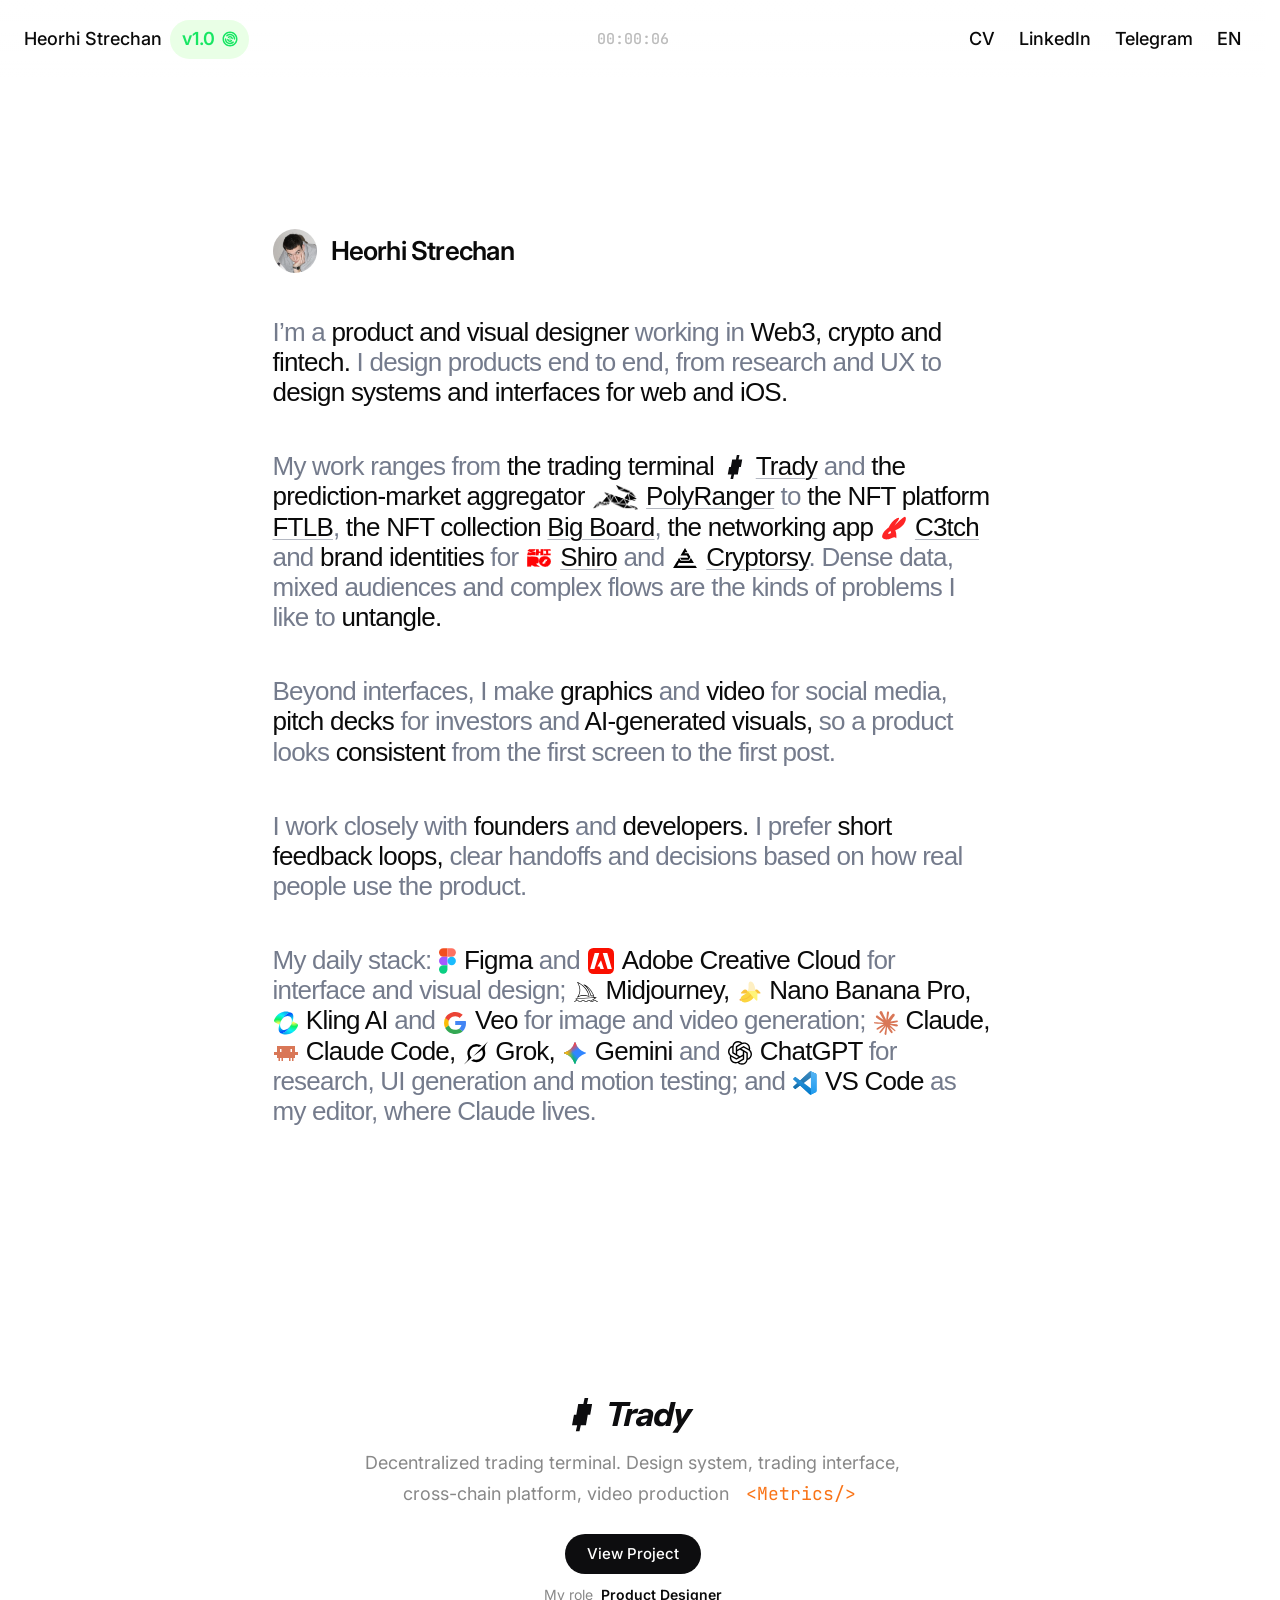
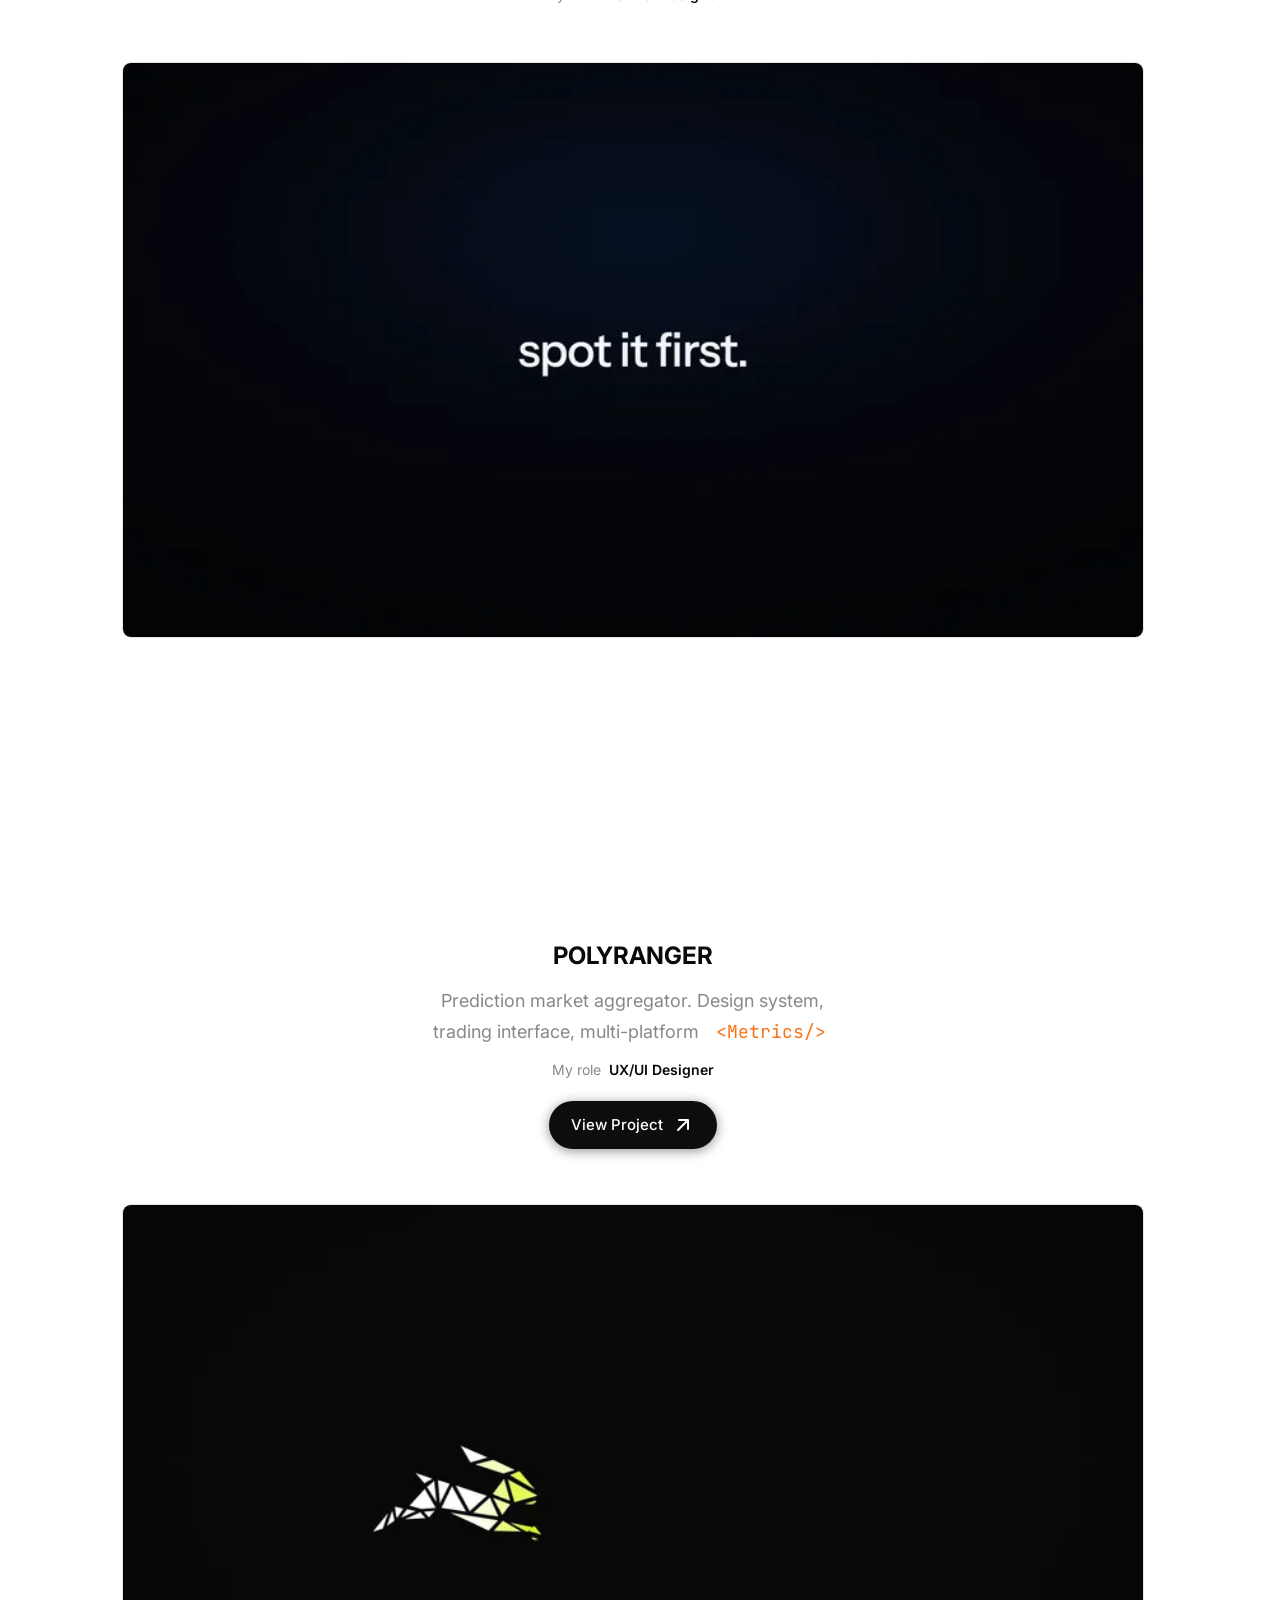
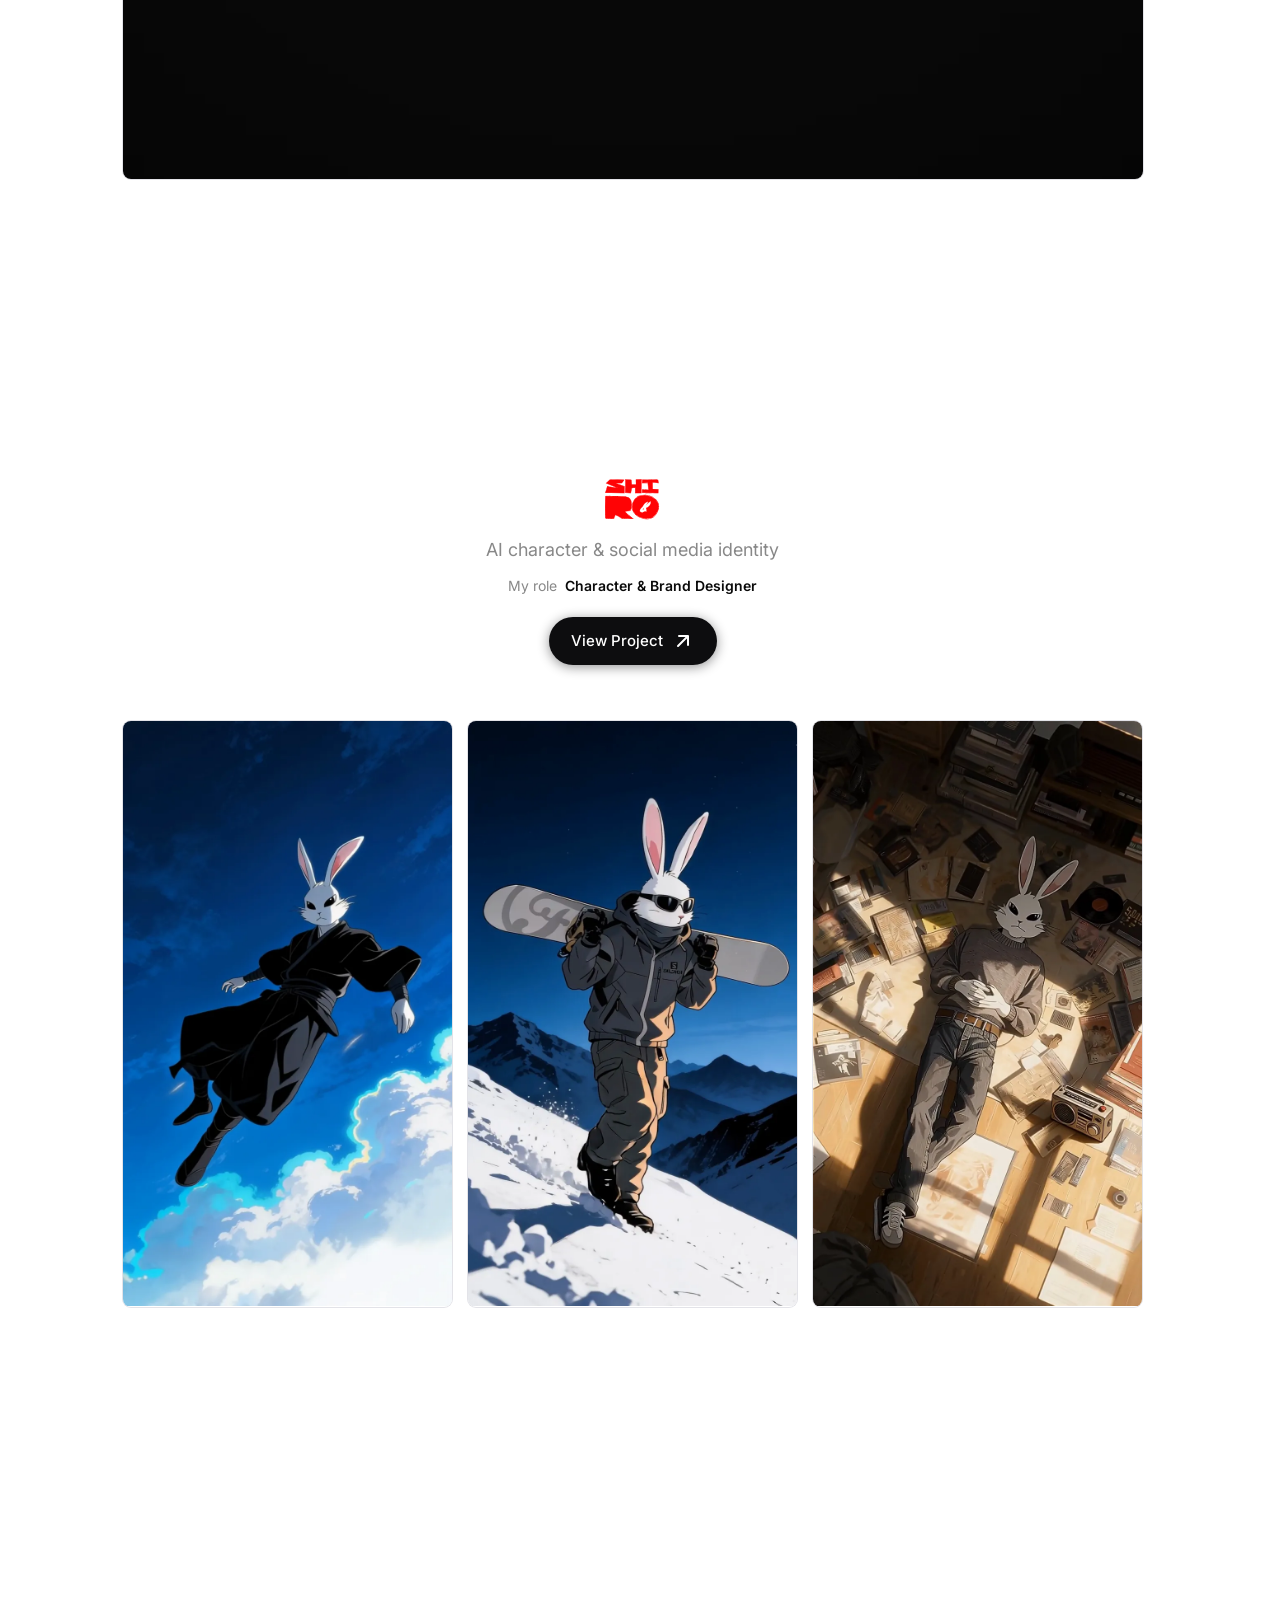
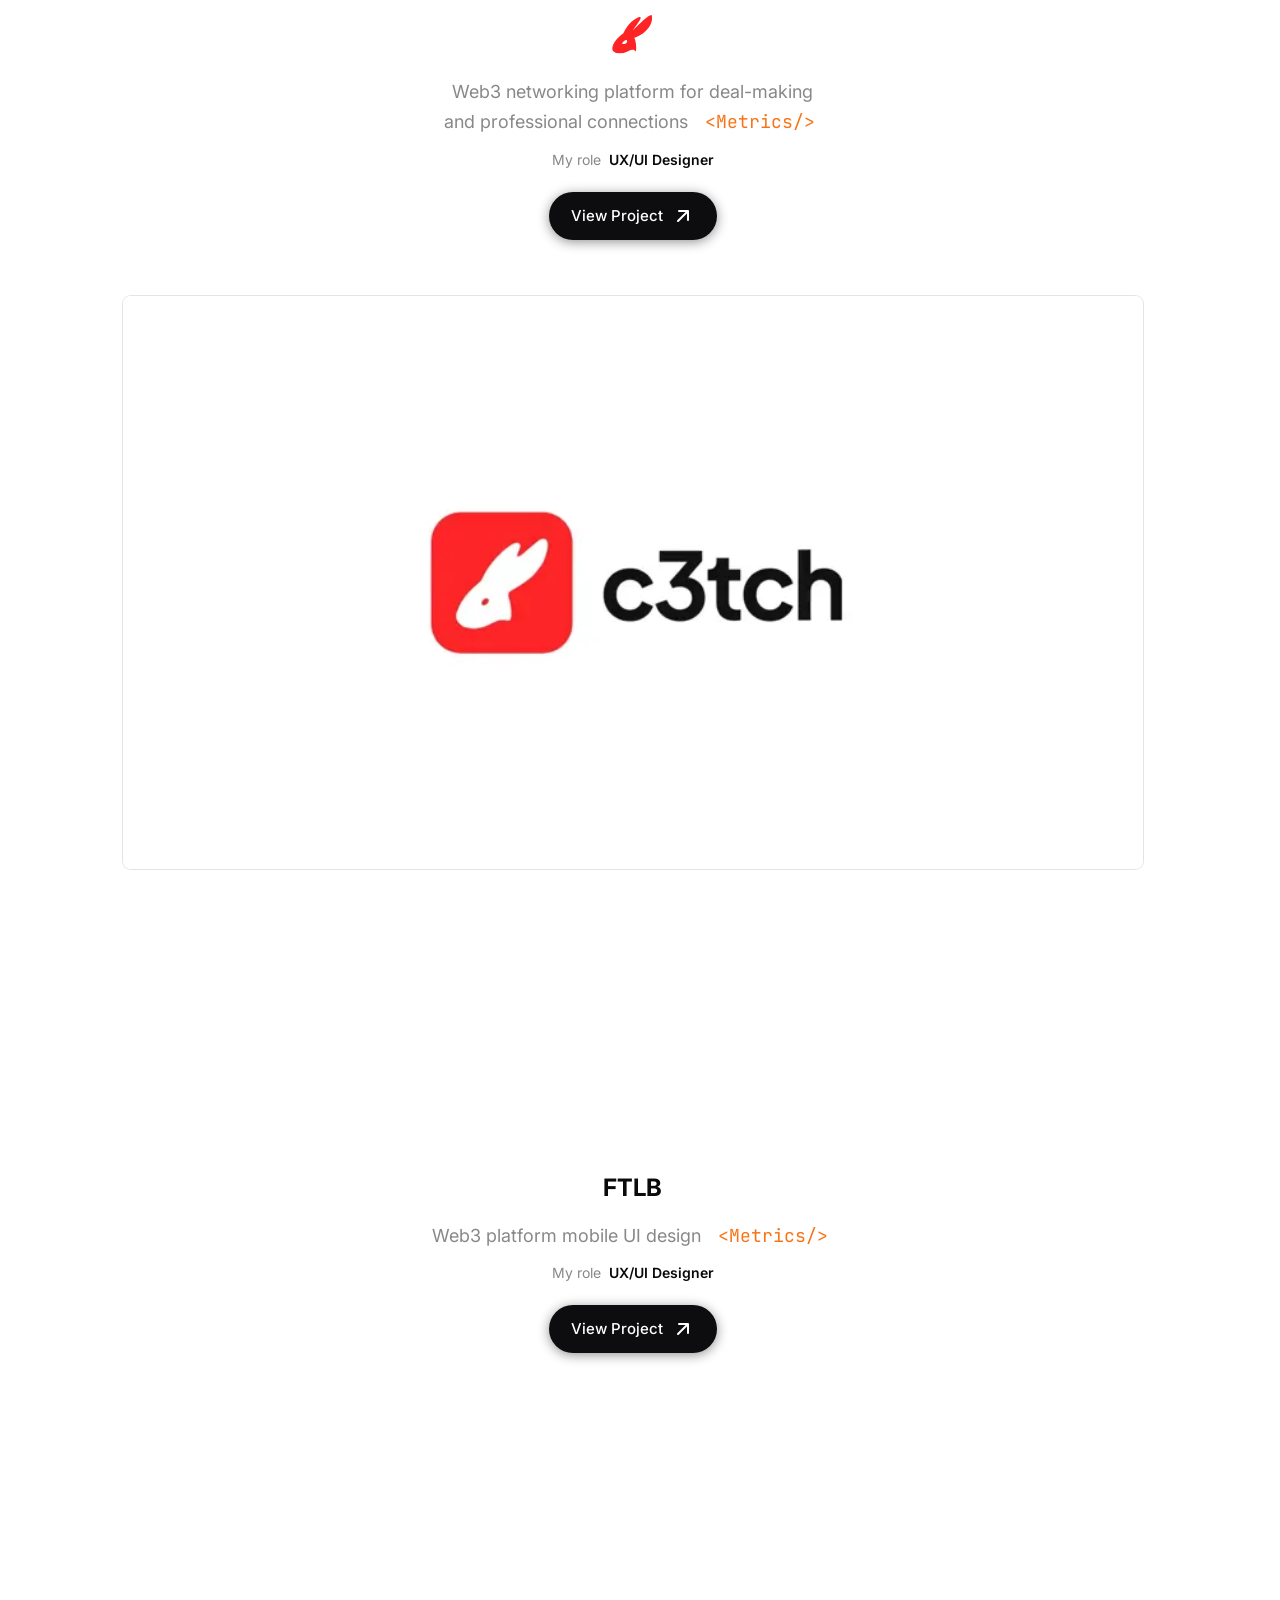
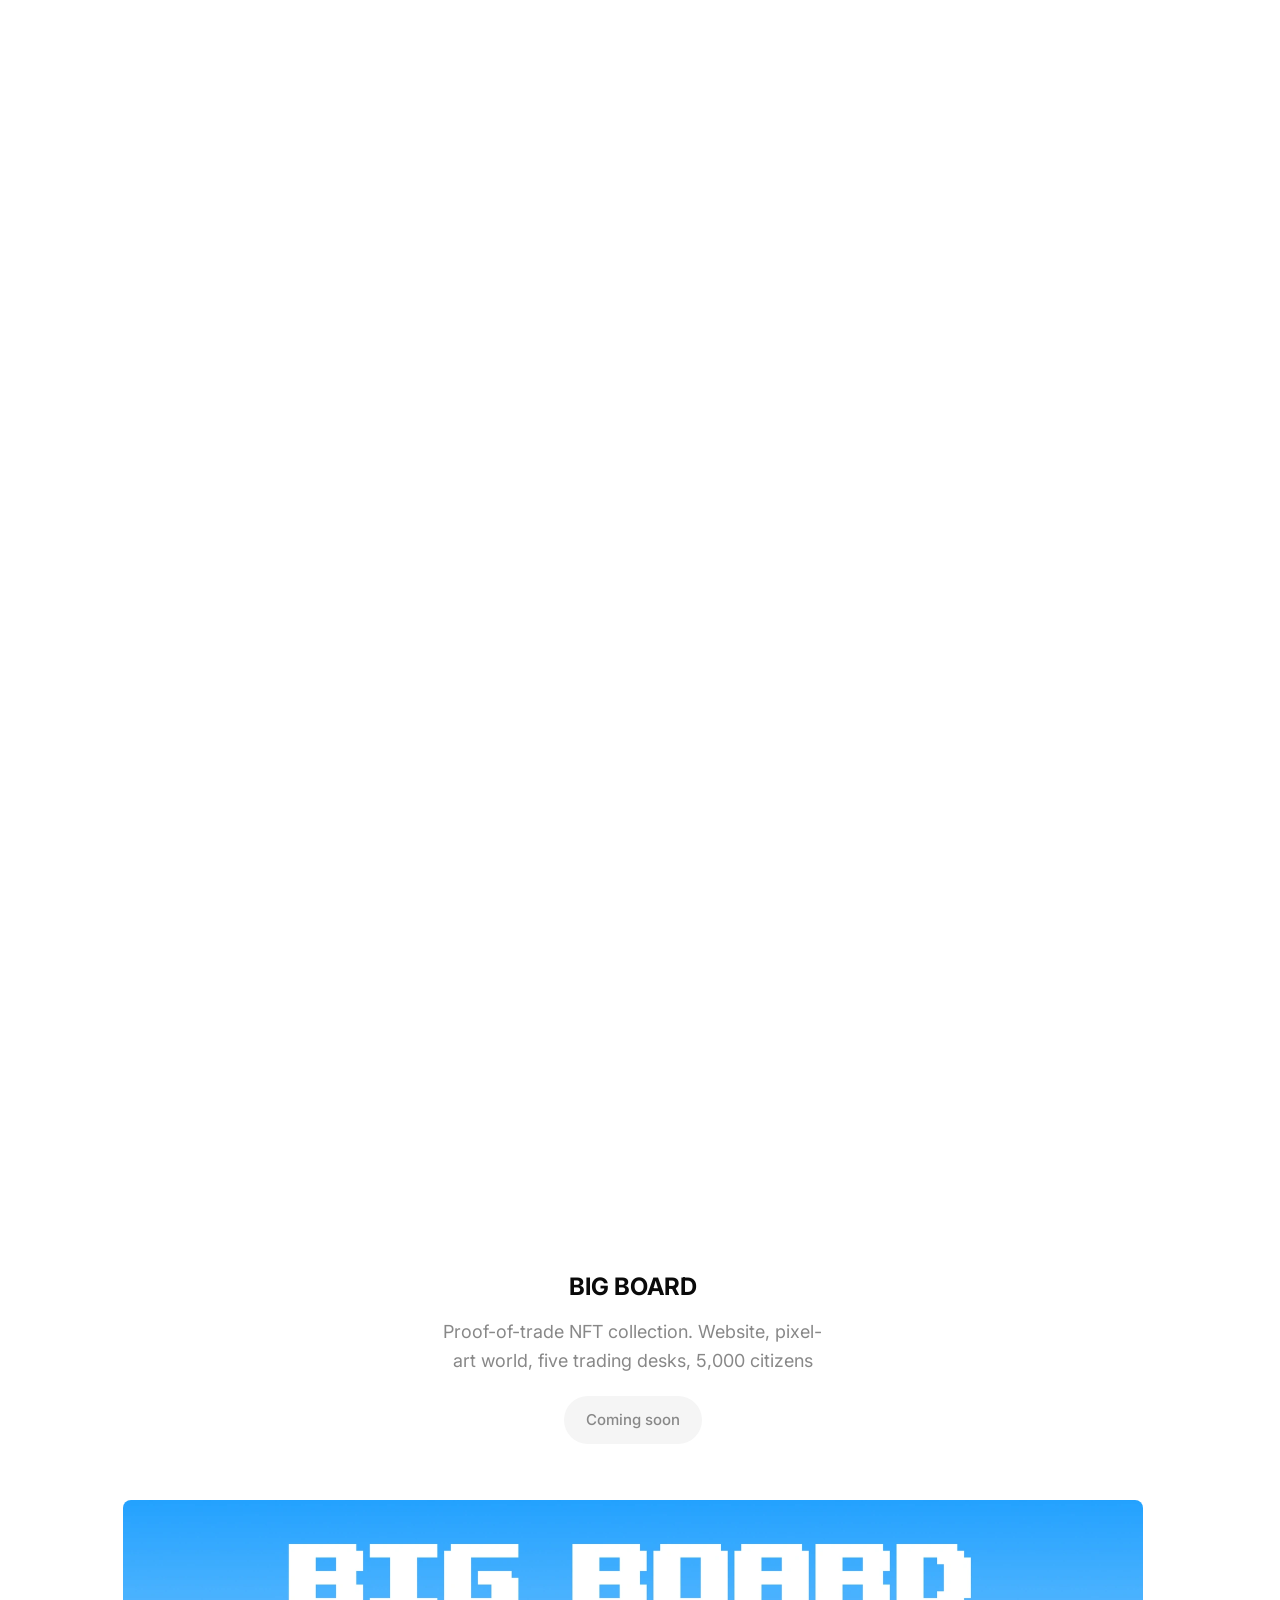
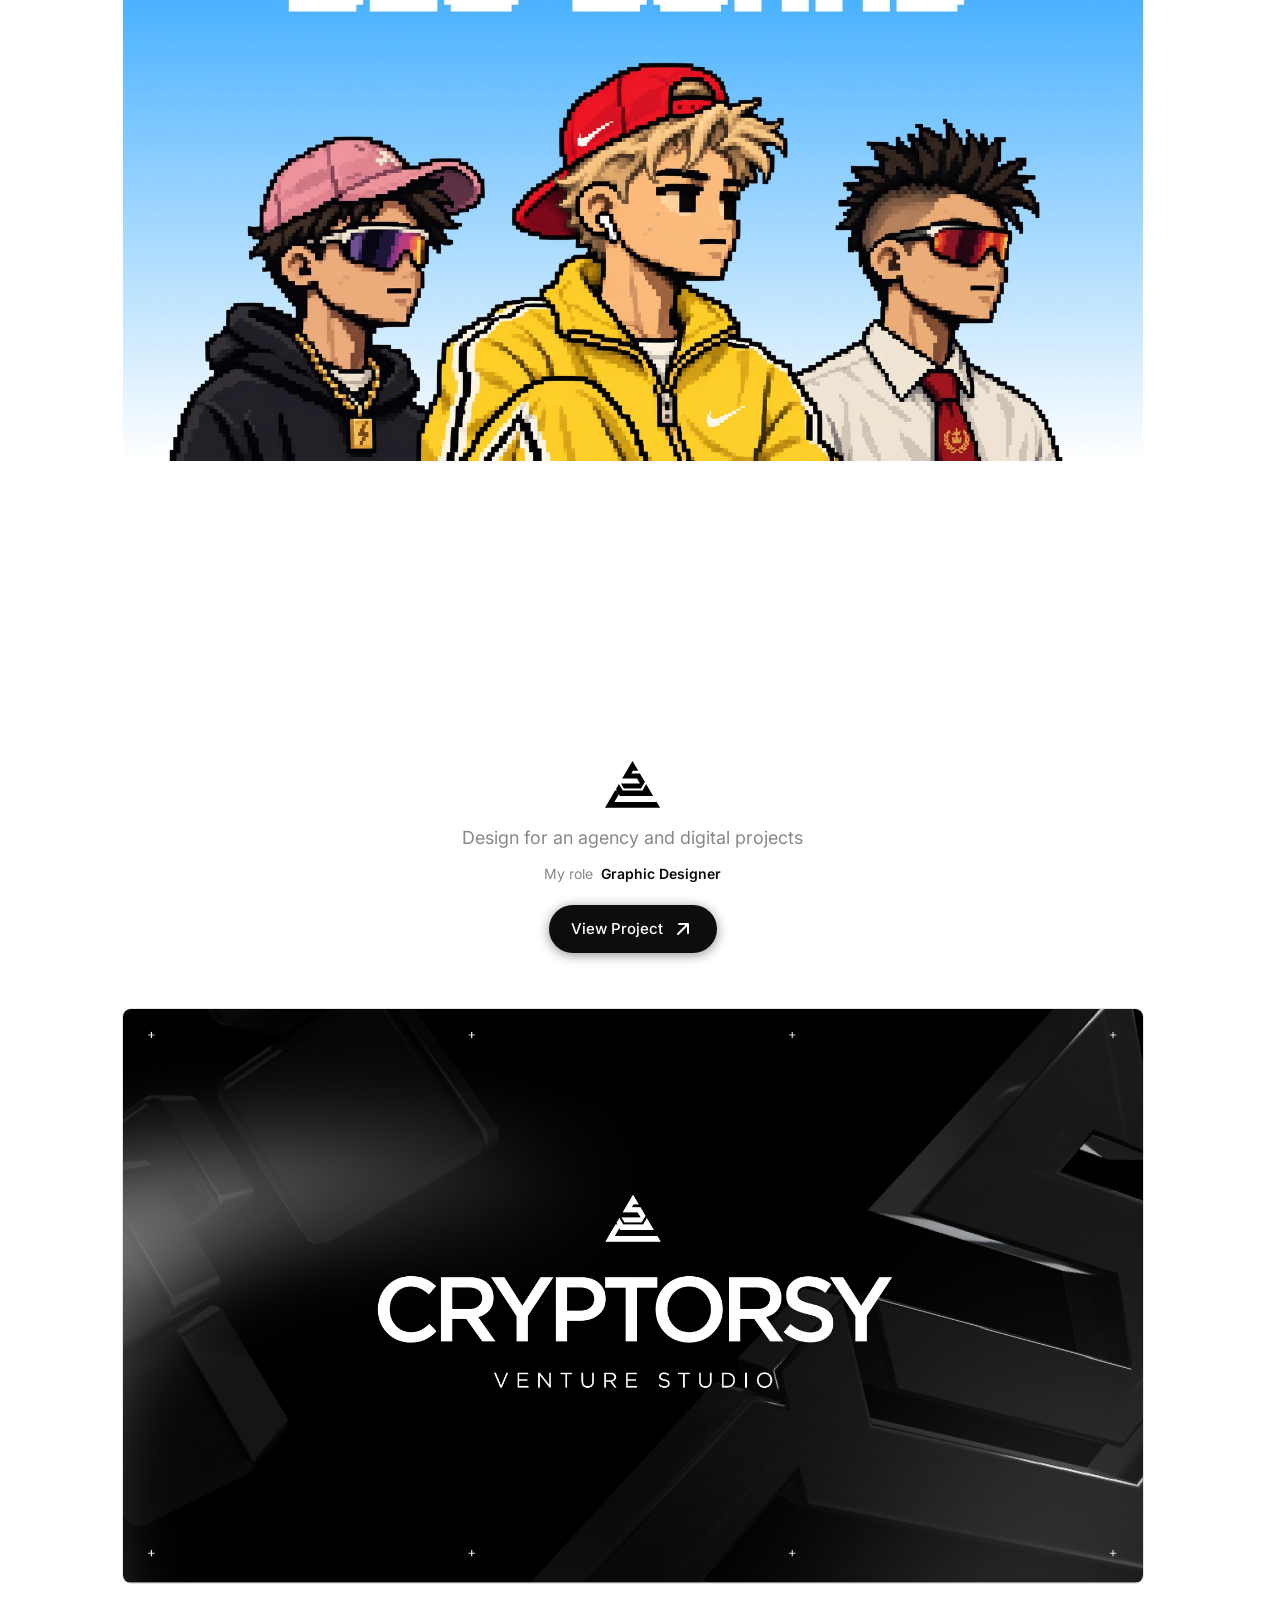
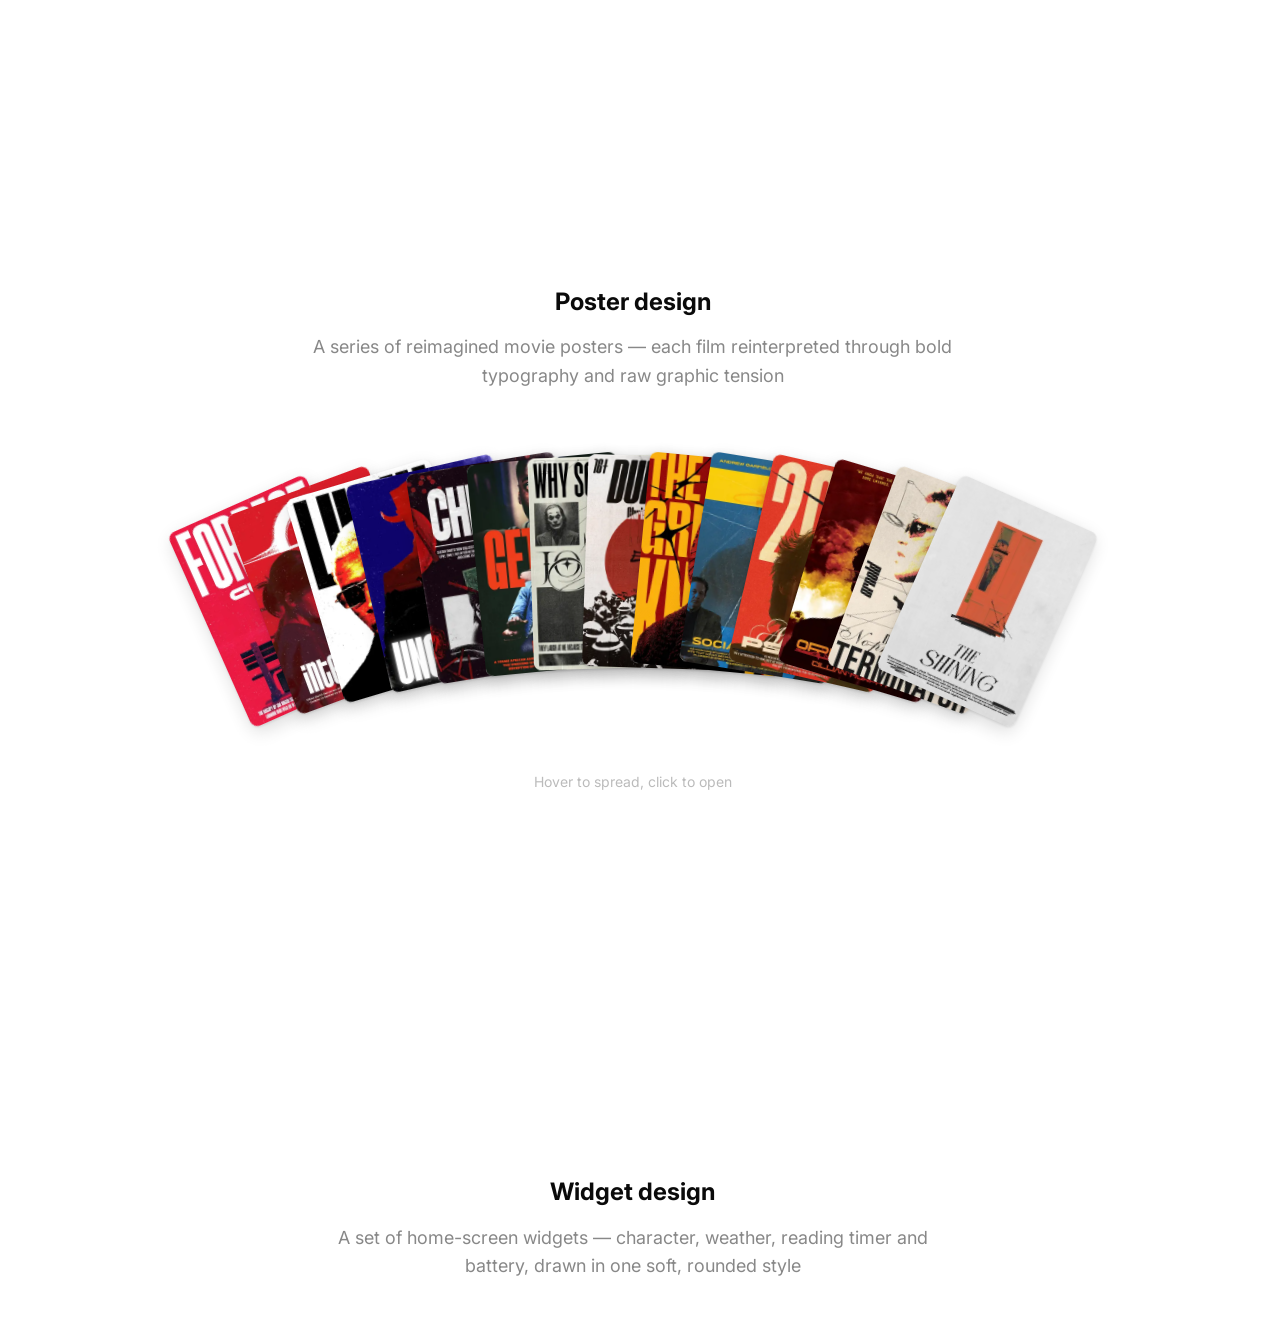
==== commit 5746388b: "Главная начинается с «Обо мне» (фото, имя, новый текст, логотипы инструментов, превью проектов), рез" ====
--- a/index.html
+++ b/index.html
@@ -21,6 +21,19 @@
   <meta name="twitter:image" content="https://goshastrech.github.io/img/og-image-v2.jpg" />
   <link rel="canonical" href="https://goshastrech.github.io/" />
   <noscript><style>.fade-in{opacity:1!important;transform:none!important}</style></noscript>
+  <script>
+  /* Главная всегда открывается сверху (в том числе при возврате с проекта кнопкой «назад» и при обновлении),
+     кроме ссылок с якорем (#project-...). Класс js-reveal-about ставим сразу, чтобы блок «Обо мне» не мигал до запуска скрипта. */
+  (function () {
+    try { history.scrollRestoration = 'manual'; } catch (e) {}
+    if (!location.hash) window.scrollTo(0, 0);
+    window.addEventListener('pageshow', function (e) { if (e.persisted && !location.hash) window.scrollTo(0, 0); });
+    if (!(window.matchMedia && matchMedia('(prefers-reduced-motion: reduce)').matches)) {
+      document.documentElement.classList.add('js-reveal-about');
+      setTimeout(function () { if (!document.querySelector('.about-me__big.is-split')) document.documentElement.classList.remove('js-reveal-about'); }, 4000);
+    }
+  })();
+  </script>
   <link rel="icon" type="image/png" sizes="32x32" href="img/favicon-32.png" />
   <link rel="icon" type="image/png" sizes="192x192" href="img/favicon-192.png" />
   <link rel="apple-touch-icon" href="img/apple-touch-icon.png" />
@@ -29,18 +42,30 @@
   <link href="https://fonts.googleapis.com/css2?family=Inter:wght@400;500;600;700;800&family=JetBrains+Mono:wght@400;500;600&display=swap" rel="stylesheet" />
 
   <!-- Наши стили -->
-  <link rel="stylesheet" href="css/styles.css" />
+  <link rel="stylesheet" href="css/styles.css?v=3" />
   <!-- Небо первого экрана (стили лежат отдельно, styles.css не тронут) -->
   <link rel="stylesheet" href="css/sky-hero.css" />
   <link rel="stylesheet" href="css/hero-plain.css" />
   <link rel="stylesheet" href="css/hero-intro.css" />
   <link rel="stylesheet" href="css/header-transparent.css" />
   <link rel="stylesheet" href="css/about-reveal.css" />
-  <link rel="stylesheet" href="css/about-links.css" />
-  <link rel="stylesheet" href="css/posters-fan.css" />
+  <link rel="stylesheet" href="css/about-links.css?v=4" />
+  <link rel="stylesheet" href="css/posters-fan.css?v=3" />
   <link rel="stylesheet" href="css/big-board.css" />
-  <!-- <link rel="stylesheet" href="css/project-strip.css?v=5" /> -->
+  <link rel="stylesheet" href="css/project-strip.css?v=10" />
   <link rel="stylesheet" href="css/all-work.css" />
+  <style>
+    /* вариант без первого экрана: страница начинается с текста «Обо мне» */
+    .about-me { padding-top: 150px !important; }
+    @media (max-width: 640px) { .about-me { padding-top: 110px !important; } }
+    .about-id { display:flex; align-items:center; gap:14px; margin-bottom:44px; }
+    .about-id__photo { flex:none; width:44px; height:44px; border-radius:50%; object-fit:cover; display:block; }
+    .about-id__line { font-size:26px; letter-spacing:-.03em; line-height:1.2; white-space:nowrap; }
+    .about-id__name { font-weight:600; color:var(--text); }
+    .about-id__role { font-weight:500; color:var(--text-2); }
+    @media (max-width:640px){ .about-id { gap:14px; margin-bottom:32px; } .about-id__photo { width:38px; height:38px; } .about-id__line { font-size:20px; white-space:normal; } }
+    .about-me .about-badge--tool { height:24px; width:24px; object-fit:contain; border-radius:0; }
+  </style>
 </head>
 <body>
 
@@ -49,127 +74,47 @@
   <!-- ====================================================
        HERO
        ==================================================== -->
-  <div class="sky-hero" id="sky-hero">
-
-    <section class="hero">
-
-      <img class="hero__avatar" src="img/avatar-photo.webp" alt="Heorhi Strechan" width="122" height="122" fetchpriority="high" decoding="async" />
-
-      <div class="hero__status">
-        <span class="hero__dot"></span>
-        <span data-i18n-en>Available for work</span>
-        <span data-i18n-ru>Открыт для работы</span>
-      </div>
-
-      <h1 class="hero__title">
-        <span data-i18n-en>
-          <span class="hi-l" style="--i:0">Heorhi Strechan,<br class="mbr" /> product &amp; visual designer,<br class="mbr" /></span>
-          <span class="hi-l" style="--i:1">creating modern digital products<br class="mbr" /> by combining</span>
-          <span class="hi-l" style="--i:2">UX analysis and visual design.<br class="mbr" /> <span class="accent"> Web3, Crypto,<br />
-           Fintech, Social Products </span></span>
-        </span>
-        <span data-i18n-ru>
-          <span class="hi-l" style="--i:0">Стречень Георгий, продуктовый дизайнер,</span>
-          <span class="hi-l" style="--i:1">создаю современные цифровые продукты, объединяя UX-анализ и визуальный дизайн.</span>
-          <span class="hi-l accent" style="--i:2"> Web3, Crypto, Fintech, Social Products </span>
-        </span>
-      </h1>
-
-      <a href="https://t.me/goshast11" target="_blank" class="hero__cta" rel="noopener noreferrer">
-        <span data-i18n-en>Contact me</span>
-        <span data-i18n-ru>Связаться</span>
-        <svg width="18" height="18" viewBox="0 0 24 24" fill="none" xmlns="http://www.w3.org/2000/svg">
-          <path d="M20.483 2.98596C20.12 2.89696 19.7074 2.91097 19.2018 3.04798C16.2726 3.84198 4.62866 7.62596 3.67046 8.04996C2.62616 8.51196 2.02356 9.32596 2.01426 10.394C2.00186 11.822 3.15286 12.943 4.51426 12.895C4.55806 12.894 6.24256 12.917 7.20176 12.927C7.20176 12.927 8.05796 17.208 8.07866 17.259C8.32856 17.873 8.91476 18.056 9.42046 17.835L12.2643 16.584C12.5862 16.901 14.7506 18.992 14.983 19.179C15.6756 19.735 16.2741 19.91 17.0143 19.929C18.206 19.96 19.247 19.259 19.7955 18.116C20.1398 17.399 21.7445 7.35798 21.8893 6.36197C22.1192 4.78097 22.0672 4.15997 21.4205 3.51697C21.1606 3.25897 20.8461 3.07396 20.483 2.98596ZM20.0142 4.92496C20.0142 4.92496 20.0628 5.10196 19.9205 6.07996C19.4114 9.58196 18.2049 16.747 17.9518 17.334C17.7789 17.736 17.4324 17.939 17.0455 17.928C16.705 17.919 16.5355 17.859 16.233 17.616C16.0774 17.491 15.3773 16.826 14.3893 15.865C14.3769 15.853 12.4187 13.942 12.4187 13.942C12.2278 13.752 12.0484 13.639 11.6725 13.635C11.4539 13.635 11.1654 13.801 11.1654 13.801L9.66156 15.074L9.13926 12.52L15.4205 9.83198C15.9279 9.61398 16.17 9.02596 15.9518 8.51896C15.7337 8.01096 15.1467 7.76898 14.6393 7.98698L7.82676 10.926C7.43886 10.924 4.54836 10.891 4.45176 10.895C4.22926 10.902 4.01176 10.684 4.01426 10.394C4.01626 10.162 4.11856 10.024 4.48296 9.86299C5.32756 9.48898 16.8309 5.75796 19.6701 4.98896C19.9379 4.91596 20.0142 4.92496 20.0142 4.92496Z" fill="white"/>
-        </svg>
-      </a>
-
-    </section>
-  </div>
-
   <section class="about-me" aria-label="About me">
     <div class="about-me__body">
-      <p class="about-me__big">
-        <span data-i18n-en><span class="g">I'm a</span> <span class="k">product and visual designer</span> <span class="nb"><span class="g">working</span></span> <span class="g">in</span> <span class="k">Web3, crypto and fintech.</span> <span class="g">I design the</span> <span class="pill">whole</span> <span class="k">path</span> <span class="g">of a product,</span> <span class="nb"><span class="k">from</span></span> <span class="k">research and UX</span> <span class="g">to</span> <span class="nb"><span class="k">interfaces</span></span> <span class="k">for web and iOS.</span></span>
-        <span data-i18n-ru><span class="g">Я&nbsp;—</span> <span class="k">продуктовый и&nbsp;визуальный дизайнер,</span> <span class="nb"><span class="g">работаю</span></span> <span class="g">в</span>&nbsp;<span class="k">Web3, крипто и&nbsp;финтехе.</span> <span class="g">Проектирую</span> <span class="pill">весь</span> <span class="k">путь</span> <span class="g">продукта,</span> <span class="nb"><span class="k">от</span></span>&nbsp;<span class="k">исследования и&nbsp;UX</span> <span class="g">до</span>&nbsp;<span class="nb"><span class="k">интерфейсов</span></span> <span class="k">для веба и&nbsp;iOS.</span></span>
-      </p>
-      <p class="about-me__big">
-        <span data-i18n-en><span class="g">My work ranges from</span> <span class="k">trading terminals</span> <span class="nbk"><span class="g">(</span><a class="about-link" href="trady.html"><img class="about-sticker" src="img/about/plain/trady.svg" alt="" width="20" height="20" loading="lazy" decoding="async">Trady</a><span class="g">)</span></span> <span class="g">and</span> <span class="k">prediction-market aggregators</span> <span class="nbk"><span class="g">(</span><a class="about-link" href="polyranger.html"><img class="about-sticker about-sticker--wide" src="img/about/plain/polyranger-site-wide.png" alt="" width="46" height="25" loading="lazy" decoding="async">Polyranger</a><span class="g">)</span></span> <span class="g">to</span> <span class="k">NFT platforms</span> <span class="nbk"><span class="g">(</span><a class="about-link" href="ftlb.html"><img class="about-sticker" src="img/about/plain/ftlb.svg" alt="" width="20" height="20" loading="lazy" decoding="async">FTLB</a><span class="g">),</span></span> <span class="k">an NFT collection</span> <span class="nbk"><span class="g">(</span><a class="about-link" href="index.html#project-big-board">Big Board</a><span class="g">),</span></span> <span class="g">networking products</span> <span class="nbk"><span class="g">(</span><a class="about-link" href="c3tch.html"><img class="about-sticker" src="img/about/plain/c3tch.svg" alt="" width="20" height="20" loading="lazy" decoding="async">C3tch</a><span class="g">)</span></span> <span class="g">and</span> <span class="k">brand identities</span> <span class="nbk"><span class="g">(</span><a class="about-link" href="shiro.html"><img class="about-sticker" src="img/about/plain/shiro.svg" alt="" width="20" height="20" loading="lazy" decoding="async">Shiro</a><span class="g">,</span></span> <span class="nbk"><a class="about-link" href="cryptorsy.html"><img class="about-sticker" src="img/about/plain/cryptorsy.svg" alt="" width="20" height="20" loading="lazy" decoding="async">Cryptorsy</a><span class="g">).</span></span> <span class="g">Dense data, mixed audiences and complex flows are the kind of problems I like to</span> <span class="pill">untangle.</span> </span>
-        <span data-i18n-ru><span class="g">Мои работы&nbsp;— от</span>&nbsp;<span class="k">торговых терминалов</span> <span class="nbk"><span class="g">(</span><a class="about-link" href="trady.html"><img class="about-sticker" src="img/about/plain/trady.svg" alt="" width="20" height="20" loading="lazy" decoding="async">Trady</a><span class="g">)</span></span> <span class="g">и</span>&nbsp;<span class="k">агрегаторов рынков предсказаний</span> <span class="nbk"><span class="g">(</span><a class="about-link" href="polyranger.html"><img class="about-sticker about-sticker--wide" src="img/about/plain/polyranger-site-wide.png" alt="" width="46" height="25" loading="lazy" decoding="async">Polyranger</a><span class="g">)</span></span> <span class="g">до</span>&nbsp;<span class="k">NFT&#8209;платформ</span> <span class="nbk"><span class="g">(</span><a class="about-link" href="ftlb.html"><img class="about-sticker" src="img/about/plain/ftlb.svg" alt="" width="20" height="20" loading="lazy" decoding="async">FTLB</a><span class="g">),</span></span> <span class="k">NFT&#8209;коллекции</span> <span class="nbk"><span class="g">(</span><a class="about-link" href="index.html#project-big-board">Big Board</a><span class="g">),</span></span> <span class="g">нетворкинг&#8209;продуктов</span> <span class="nbk"><span class="g">(</span><a class="about-link" href="c3tch.html"><img class="about-sticker" src="img/about/plain/c3tch.svg" alt="" width="20" height="20" loading="lazy" decoding="async">C3tch</a><span class="g">)</span></span> <span class="g">и</span>&nbsp;<span class="k">айдентики</span> <span class="nbk"><span class="g">(</span><a class="about-link" href="shiro.html"><img class="about-sticker" src="img/about/plain/shiro.svg" alt="" width="20" height="20" loading="lazy" decoding="async">Shiro</a><span class="g">,</span></span> <span class="nbk"><a class="about-link" href="cryptorsy.html"><img class="about-sticker" src="img/about/plain/cryptorsy.svg" alt="" width="20" height="20" loading="lazy" decoding="async">Cryptorsy</a><span class="g">).</span></span> <span class="g">Больше всего мне нравится</span> <span class="pill">разбираться</span> <span class="g">в&nbsp;плотных данных, разной аудитории и&nbsp;сложных сценариях.</span> </span>
-      </p>
-      <p class="about-me__big">
-        <span data-i18n-en><span class="g">I merge existing</span> <span class="nb"><span class="k">design</span></span> <span class="k">systems</span> <span class="g">into one final system and then build it in code with</span> <span class="nb"><span class="k">AI.</span></span> <span class="g">This lets me</span> <span class="k">generate quality mockups</span> <span class="pill">quickly</span> <span class="g">and hand them to</span> <span class="nb"><span class="g">developers</span></span> <span class="g">without losing details, which speeds up the whole process.</span></span>
-        <span data-i18n-ru><span class="g">Я собираю несколько существующих</span> <span class="nb"><span class="k">дизайн&#8209;систем</span></span> <span class="g">в&nbsp;одну финальную и&nbsp;затем воссоздаю её в&nbsp;коде с&nbsp;помощью</span> <span class="nb"><span class="k">AI.</span></span> <span class="g">Так я</span> <span class="k">быстро делаю качественные макеты</span> <span class="g">и&nbsp;передаю их</span> <span class="nb"><span class="g">разработчикам</span></span> <span class="g">без потери деталей, а&nbsp;весь процесс идёт</span> <span class="pill">быстрее.</span></span>
-      </p>
-      <p class="about-me__big">
-        <span data-i18n-en><span class="g">Beyond interfaces, I make</span> <span class="nb"><span class="k">graphics</span></span> <span class="g">and</span> <span class="nb"><span class="k">video</span></span> <span class="g">for social media,</span> <span class="nb"><span class="k">pitch</span></span> <span class="k">decks</span> <span class="g">for investors and</span> <span class="k">AI-generated visuals,</span> <span class="g">so a product looks</span> <span class="pill">consistent</span> <span class="g">from the first screen to the first post.</span></span>
-        <span data-i18n-ru><span class="g">Помимо интерфейсов, я делаю</span> <span class="nb"><span class="k">графику</span></span> <span class="g">и</span>&nbsp;<span class="nb"><span class="k">видео</span></span> <span class="g">для соцсетей,</span> <span class="nb"><span class="k">питч&#8209;деки</span></span> <span class="g">для инвесторов и</span>&nbsp;<span class="k">AI&#8209;визуалы,</span> <span class="g">чтобы продукт выглядел</span> <span class="pill">цельно</span> <span class="g">от&nbsp;первого экрана до&nbsp;первого поста.</span></span>
-      </p>
-      <p class="about-me__big">
-        <span data-i18n-en><span class="g">I work closely with</span> <span class="nb"><span class="k">founders</span></span> <span class="g">and</span> <span class="k">developers:</span> <span class="g">I prefer</span> <span class="k">short feedback loops,</span> <span class="g">clear handoff and decisions backed by how real people use the product.</span> </span>
-        <span data-i18n-ru><span class="g">Я тесно работаю с</span>&nbsp;<span class="nb"><span class="k">фаундерами</span></span> <span class="g">и</span>&nbsp;<span class="k">разработчиками:</span> <span class="g">люблю</span> <span class="k">короткие циклы обратной связи,</span> <span class="g">понятную передачу в&nbsp;разработку и&nbsp;решения, опирающиеся на&nbsp;то, как реальные люди пользуются продуктом.</span> </span>
-      </p>
-      <p class="about-me__big">
-        <span data-i18n-en><span class="g">My daily stack:</span> <span class="nb"><svg class="about-badge" viewBox="0 0 38 57" width="13" height="20" aria-hidden="true" focusable="false"><path fill="#F24E1E" d="M19 0H9.5a9.5 9.5 0 0 0 0 19H19z"/><path fill="#FF7262" d="M19 0h9.5a9.5 9.5 0 0 1 0 19H19z"/><path fill="#A259FF" d="M19 19H9.5a9.5 9.5 0 0 0 0 19H19z"/><path fill="#0ACF83" d="M19 38H9.5A9.5 9.5 0 1 0 19 47.5z"/><circle fill="#1ABCFE" cx="28.5" cy="28.5" r="9.5"/></svg><span class="k">Figma</span></span> <span class="g">and</span> <span class="nbk"><svg class="about-badge" viewBox="0 0 24 24" width="20" height="20" aria-hidden="true" focusable="false"><rect width="24" height="24" rx="5" fill="#FA0F00"/><path fill="#fff" d="M13.6 4.6h4.2L22 19.4h-3.9zM10.4 4.6H6.2L2 19.4h3.9zM12 11.2l2.7 8.2h-3.2l-.9-2.4h-2z"/></svg><span class="k">Adobe</span></span> <span class="k">Creative Cloud</span> <span class="g">for interface and visual design,</span> <span class="k">Midjourney, Nano Banana Pro, Kling AI and Veo</span> <span class="g">for image and video generation,</span> <svg class="about-badge" viewBox="0 0 24 24" width="20" height="20" aria-hidden="true" focusable="false"><g stroke="#D97757" stroke-width="2.3" stroke-linecap="round"><path d="M12 12V1.6M12 12l3.4-9.2M12 12l7.4-7.4M12 12l9.2-3.4M12 12h10.4M12 12l9.2 3.4M12 12l5.4 9.4M12 12l-1.9 10.4M12 12l-5.4 9.4M12 12l-9.6 3.2M12 12H1.6M12 12L3.2 7.6M12 12L6.4 3.4"/></g></svg><span class="k">Claude, Claude Code, Grok, Gemini and ChatGPT</span> <span class="g">for research, UI and screen generation and motion testing, and</span> <span class="k">VS Code</span> <span class="g">as my editor, where Claude lives.</span> </span>
-        <span data-i18n-ru><span class="g">Мой рабочий стек:</span> <span class="nb"><svg class="about-badge" viewBox="0 0 38 57" width="13" height="20" aria-hidden="true" focusable="false"><path fill="#F24E1E" d="M19 0H9.5a9.5 9.5 0 0 0 0 19H19z"/><path fill="#FF7262" d="M19 0h9.5a9.5 9.5 0 0 1 0 19H19z"/><path fill="#A259FF" d="M19 19H9.5a9.5 9.5 0 0 0 0 19H19z"/><path fill="#0ACF83" d="M19 38H9.5A9.5 9.5 0 1 0 19 47.5z"/><circle fill="#1ABCFE" cx="28.5" cy="28.5" r="9.5"/></svg><span class="k">Figma</span></span> <span class="g">и</span> <span class="nbk"><svg class="about-badge" viewBox="0 0 24 24" width="20" height="20" aria-hidden="true" focusable="false"><rect width="24" height="24" rx="5" fill="#FA0F00"/><path fill="#fff" d="M13.6 4.6h4.2L22 19.4h-3.9zM10.4 4.6H6.2L2 19.4h3.9zM12 11.2l2.7 8.2h-3.2l-.9-2.4h-2z"/></svg><span class="k">Adobe</span></span> <span class="k">Creative Cloud</span> <span class="g">для интерфейсов и&nbsp;визуала,</span> <span class="k">Midjourney, Nano Banana Pro, Kling AI и&nbsp;Veo</span> <span class="g">для генерации изображений и видео,</span> <svg class="about-badge" viewBox="0 0 24 24" width="20" height="20" aria-hidden="true" focusable="false"><g stroke="#D97757" stroke-width="2.3" stroke-linecap="round"><path d="M12 12V1.6M12 12l3.4-9.2M12 12l7.4-7.4M12 12l9.2-3.4M12 12h10.4M12 12l9.2 3.4M12 12l5.4 9.4M12 12l-1.9 10.4M12 12l-5.4 9.4M12 12l-9.6 3.2M12 12H1.6M12 12L3.2 7.6M12 12L6.4 3.4"/></g></svg><span class="k">Claude, Claude Code, Grok, Gemini и ChatGPT</span> <span class="g">для исследований, генерации UI и&nbsp;экранов и&nbsp;тестирования анимации, а</span>&nbsp;<span class="k">VS Code</span> <span class="g">как редактор, где живёт Claude.</span> </span>
-      </p>
+      <div class="about-id js-id">
+        <img class="about-id__photo" src="img/avatar-photo.webp" alt="Heorhi Strechan" width="122" height="122" decoding="async" />
+        <div class="about-id__text">
+          <div class="about-id__line"><span class="about-id__name"><span data-i18n-en>Heorhi Strechan</span><span data-i18n-ru>Стречень Георгий</span></span></div>
+        </div>
+      </div>
+      <p class="about-me__big">
+        <span data-i18n-en><span class="g">I’m a</span> <span class="k">product and visual designer</span> <span class="g">working in</span> <span class="k">Web3, crypto and fintech.</span> <span class="g">I design products end to end, from research and UX to</span> <span class="k">design systems and interfaces for web and iOS.</span></span>
+        <span data-i18n-ru><span class="g">Я</span> <span class="k">продуктовый и&nbsp;визуальный дизайнер,</span> <span class="g">работаю в</span> <span class="k">Web3, крипте и&nbsp;финтехе.</span> <span class="g">Веду продукт от&nbsp;начала до&nbsp;конца: от&nbsp;исследований и&nbsp;UX до</span> <span class="k">дизайн-систем и&nbsp;интерфейсов для&nbsp;веба и&nbsp;iOS.</span></span>
+      </p>
+      <p class="about-me__big">
+        <span data-i18n-en><span class="g">My work ranges from</span> <span class="k">the trading terminal</span> <span class="nbk"><a class="about-link" href="trady.html" data-preview="trady"><img class="about-sticker" src="img/about/plain/trady.svg" alt="" width="20" height="20" loading="lazy" decoding="async">Trady</a></span> <span class="g">and</span> <span class="k">the prediction-market aggregator</span> <span class="nbk"><a class="about-link" href="polyranger.html" data-preview="polyranger"><img class="about-sticker about-sticker--wide" src="img/about/plain/polyranger-site-wide.png" alt="" width="46" height="25" loading="lazy" decoding="async">PolyRanger</a></span> <span class="g">to</span> <span class="k">the NFT platform</span> <span class="nbk"><a class="about-link" href="ftlb.html" data-preview="ftlb">FTLB</a></span><span class="g">,</span> <span class="k">the NFT collection</span> <span class="nbk"><a class="about-link" href="index.html#project-big-board" data-preview="big-board">Big Board</a></span><span class="g">,</span> <span class="k">the networking app</span> <span class="nbk"><a class="about-link" href="c3tch.html" data-preview="c3tch"><img class="about-sticker" src="img/about/plain/c3tch.svg" alt="" width="20" height="20" loading="lazy" decoding="async">C3tch</a></span> <span class="g">and</span> <span class="k">brand identities</span> <span class="g">for</span> <span class="nbk"><a class="about-link" href="shiro.html" data-preview="shiro"><img class="about-sticker" src="img/about/plain/shiro.svg" alt="" width="20" height="20" loading="lazy" decoding="async">Shiro</a></span> <span class="g">and</span> <span class="nbk"><a class="about-link" href="cryptorsy.html" data-preview="cryptorsy"><img class="about-sticker" src="img/about/plain/cryptorsy.svg" alt="" width="20" height="20" loading="lazy" decoding="async">Cryptorsy</a></span><span class="g">.</span> <span class="g">Dense data, mixed audiences and complex flows are the kinds of problems I like to</span> <span class="k">untangle.</span></span>
+        <span data-i18n-ru><span class="g">В моей работе есть</span> <span class="k">торговый терминал</span> <span class="nbk"><a class="about-link" href="trady.html" data-preview="trady"><img class="about-sticker" src="img/about/plain/trady.svg" alt="" width="20" height="20" loading="lazy" decoding="async">Trady</a></span><span class="g">,</span> <span class="k">агрегатор рынков предсказаний</span> <span class="nbk"><a class="about-link" href="polyranger.html" data-preview="polyranger"><img class="about-sticker about-sticker--wide" src="img/about/plain/polyranger-site-wide.png" alt="" width="46" height="25" loading="lazy" decoding="async">PolyRanger</a></span><span class="g">,</span> <span class="k">NFT-платформа</span> <span class="nbk"><a class="about-link" href="ftlb.html" data-preview="ftlb">FTLB</a></span><span class="g">,</span> <span class="k">NFT-коллекция</span> <span class="nbk"><a class="about-link" href="index.html#project-big-board" data-preview="big-board">Big Board</a></span><span class="g">,</span> <span class="k">нетворкинг-приложение</span> <span class="nbk"><a class="about-link" href="c3tch.html" data-preview="c3tch"><img class="about-sticker" src="img/about/plain/c3tch.svg" alt="" width="20" height="20" loading="lazy" decoding="async">C3tch</a></span><span class="g">, а&nbsp;также</span> <span class="k">айдентика</span> <span class="g">для</span> <span class="nbk"><a class="about-link" href="shiro.html" data-preview="shiro"><img class="about-sticker" src="img/about/plain/shiro.svg" alt="" width="20" height="20" loading="lazy" decoding="async">Shiro</a></span> <span class="g">и</span> <span class="nbk"><a class="about-link" href="cryptorsy.html" data-preview="cryptorsy"><img class="about-sticker" src="img/about/plain/cryptorsy.svg" alt="" width="20" height="20" loading="lazy" decoding="async">Cryptorsy</a></span><span class="g">.</span> <span class="g">Плотные данные, разная аудитория и&nbsp;сложные сценарии — именно те задачи, которые я люблю</span> <span class="k">распутывать.</span></span>
+      </p>
+      
+      <p class="about-me__big">
+        <span data-i18n-en><span class="g">Beyond interfaces, I make</span> <span class="k">graphics</span> <span class="g">and</span> <span class="k">video</span> <span class="g">for social media,</span> <span class="k">pitch decks</span> <span class="g">for investors and</span> <span class="k">AI-generated visuals,</span> <span class="g">so a product looks</span> <span class="k">consistent</span> <span class="g">from the first screen to the first post.</span></span>
+        <span data-i18n-ru><span class="g">Помимо интерфейсов, делаю</span> <span class="k">графику</span> <span class="g">и</span> <span class="k">видео</span> <span class="g">для&nbsp;соцсетей,</span> <span class="k">питч-деки</span> <span class="g">для&nbsp;инвесторов и</span> <span class="k">AI-визуалы,</span> <span class="g">чтобы продукт выглядел</span> <span class="k">цельно</span> <span class="g">от&nbsp;первого экрана до&nbsp;первого поста.</span></span>
+      </p>
+      <p class="about-me__big">
+        <span data-i18n-en><span class="g">I work closely with</span> <span class="k">founders</span> <span class="g">and</span> <span class="k">developers.</span> <span class="g">I prefer</span> <span class="k">short feedback loops,</span> <span class="g">clear handoffs and decisions based on how real people use the product.</span></span>
+        <span data-i18n-ru><span class="g">Работаю плотно с</span> <span class="k">фаундерами</span> <span class="g">и</span> <span class="k">разработчиками.</span> <span class="g">Люблю</span> <span class="k">короткие циклы обратной связи,</span> <span class="g">понятный хэндофф и&nbsp;решения, основанные на&nbsp;том, как&nbsp;продуктом пользуются реальные люди.</span></span>
+      </p>
+      <p class="about-me__big">
+        <span data-i18n-en><span class="g">My daily stack:</span> <span class="nb"><svg class="about-badge" viewBox="0 0 38 57" width="13" height="20" aria-hidden="true" focusable="false"><path fill="#F24E1E" d="M19 0H9.5a9.5 9.5 0 0 0 0 19H19z"/><path fill="#FF7262" d="M19 0h9.5a9.5 9.5 0 0 1 0 19H19z"/><path fill="#A259FF" d="M19 19H9.5a9.5 9.5 0 0 0 0 19H19z"/><path fill="#0ACF83" d="M19 38H9.5A9.5 9.5 0 1 0 19 47.5z"/><circle fill="#1ABCFE" cx="28.5" cy="28.5" r="9.5"/></svg><span class="k">Figma</span></span> <span class="g">and</span> <span class="nbk"><svg class="about-badge" viewBox="0 0 24 24" width="20" height="20" aria-hidden="true" focusable="false"><rect width="24" height="24" rx="5" fill="#FA0F00"/><path fill="#fff" d="M13.6 4.6h4.2L22 19.4h-3.9zM10.4 4.6H6.2L2 19.4h3.9zM12 11.2l2.7 8.2h-3.2l-.9-2.4h-2z"/></svg><span class="k">Adobe</span></span> <span class="k">Creative Cloud</span> <span class="g">for interface and visual design;</span> <span class="nbk"><span class="nw"><img class="about-badge about-badge--tool" src="img/tools/midjourney.svg" alt="" width="22" height="22" loading="lazy" decoding="async"><span class="k">Midjourney</span></span></span>, <span class="nbk"><span class="nw"><img class="about-badge about-badge--tool" src="img/tools/nano-banana.svg" alt="" width="22" height="22" loading="lazy" decoding="async"><span class="k">Nano</span></span><span class="k"> Banana Pro</span></span>, <span class="nbk"><span class="nw"><img class="about-badge about-badge--tool" src="img/tools/kling.svg" alt="" width="22" height="22" loading="lazy" decoding="async"><span class="k">Kling</span></span><span class="k"> AI</span></span> <span class="g">and</span> <span class="nbk"><span class="nw"><img class="about-badge about-badge--tool" src="img/tools/veo-google.svg" alt="" width="22" height="22" loading="lazy" decoding="async"><span class="k">Veo</span></span></span> <span class="g">for image and video generation;</span> <span class="nbk"><span class="nw"><img class="about-badge about-badge--tool" src="img/tools/claude.svg" alt="" width="22" height="22" loading="lazy" decoding="async"><span class="k">Claude</span></span></span>, <span class="nbk"><span class="nw"><img class="about-badge about-badge--tool" src="img/tools/claude-code.svg" alt="" width="22" height="22" loading="lazy" decoding="async"><span class="k">Claude</span></span><span class="k"> Code</span></span>, <span class="nbk"><span class="nw"><img class="about-badge about-badge--tool" src="img/tools/grok.svg" alt="" width="22" height="22" loading="lazy" decoding="async"><span class="k">Grok</span></span></span>, <span class="nbk"><span class="nw"><img class="about-badge about-badge--tool" src="img/tools/gemini.svg" alt="" width="22" height="22" loading="lazy" decoding="async"><span class="k">Gemini</span></span></span> <span class="g">and</span> <span class="nbk"><span class="nw"><img class="about-badge about-badge--tool" src="img/tools/chatgpt.svg" alt="" width="22" height="22" loading="lazy" decoding="async"><span class="k">ChatGPT</span></span></span> <span class="g">for research, UI generation and motion testing; and</span> <span class="nbk"><span class="nw"><img class="about-badge about-badge--tool" src="img/tools/vscode.svg" alt="" width="22" height="22" loading="lazy" decoding="async"><span class="k">VS</span></span><span class="k"> Code</span></span> <span class="g">as my editor, where Claude lives.</span></span>
+        <span data-i18n-ru><span class="g">Мой стек на&nbsp;каждый день:</span> <span class="nb"><svg class="about-badge" viewBox="0 0 38 57" width="13" height="20" aria-hidden="true" focusable="false"><path fill="#F24E1E" d="M19 0H9.5a9.5 9.5 0 0 0 0 19H19z"/><path fill="#FF7262" d="M19 0h9.5a9.5 9.5 0 0 1 0 19H19z"/><path fill="#A259FF" d="M19 19H9.5a9.5 9.5 0 0 0 0 19H19z"/><path fill="#0ACF83" d="M19 38H9.5A9.5 9.5 0 1 0 19 47.5z"/><circle fill="#1ABCFE" cx="28.5" cy="28.5" r="9.5"/></svg><span class="k">Figma</span></span> <span class="g">и</span> <span class="nbk"><svg class="about-badge" viewBox="0 0 24 24" width="20" height="20" aria-hidden="true" focusable="false"><rect width="24" height="24" rx="5" fill="#FA0F00"/><path fill="#fff" d="M13.6 4.6h4.2L22 19.4h-3.9zM10.4 4.6H6.2L2 19.4h3.9zM12 11.2l2.7 8.2h-3.2l-.9-2.4h-2z"/></svg><span class="k">Adobe</span></span> <span class="k">Creative Cloud</span> <span class="g">для&nbsp;интерфейсов и&nbsp;визуала;</span> <span class="nbk"><span class="nw"><img class="about-badge about-badge--tool" src="img/tools/midjourney.svg" alt="" width="22" height="22" loading="lazy" decoding="async"><span class="k">Midjourney</span></span></span>, <span class="nbk"><span class="nw"><img class="about-badge about-badge--tool" src="img/tools/nano-banana.svg" alt="" width="22" height="22" loading="lazy" decoding="async"><span class="k">Nano</span></span><span class="k"> Banana Pro</span></span>, <span class="nbk"><span class="nw"><img class="about-badge about-badge--tool" src="img/tools/kling.svg" alt="" width="22" height="22" loading="lazy" decoding="async"><span class="k">Kling</span></span><span class="k"> AI</span></span> <span class="g">и</span> <span class="nbk"><span class="nw"><img class="about-badge about-badge--tool" src="img/tools/veo-google.svg" alt="" width="22" height="22" loading="lazy" decoding="async"><span class="k">Veo</span></span></span> <span class="g">для&nbsp;генерации изображений и&nbsp;видео;</span> <span class="nbk"><span class="nw"><img class="about-badge about-badge--tool" src="img/tools/claude.svg" alt="" width="22" height="22" loading="lazy" decoding="async"><span class="k">Claude</span></span></span>, <span class="nbk"><span class="nw"><img class="about-badge about-badge--tool" src="img/tools/claude-code.svg" alt="" width="22" height="22" loading="lazy" decoding="async"><span class="k">Claude</span></span><span class="k"> Code</span></span>, <span class="nbk"><span class="nw"><img class="about-badge about-badge--tool" src="img/tools/grok.svg" alt="" width="22" height="22" loading="lazy" decoding="async"><span class="k">Grok</span></span></span>, <span class="nbk"><span class="nw"><img class="about-badge about-badge--tool" src="img/tools/gemini.svg" alt="" width="22" height="22" loading="lazy" decoding="async"><span class="k">Gemini</span></span></span> <span class="g">и</span> <span class="nbk"><span class="nw"><img class="about-badge about-badge--tool" src="img/tools/chatgpt.svg" alt="" width="22" height="22" loading="lazy" decoding="async"><span class="k">ChatGPT</span></span></span> <span class="g">для&nbsp;исследований, генерации UI и&nbsp;тестов анимации; и</span> <span class="nbk"><span class="nw"><img class="about-badge about-badge--tool" src="img/tools/vscode.svg" alt="" width="22" height="22" loading="lazy" decoding="async"><span class="k">VS</span></span><span class="k"> Code</span></span> <span class="g">как&nbsp;редактор, в&nbsp;котором живёт Claude.</span></span>
+      </p>
+      <!-- Ряд ссылок LinkedIn / Dribbble / Telegram / CV под текстом временно убран (вернуть: раскомментировать)
       <div class="about-links">
         <a class="about-link" href="https://www.linkedin.com/in/heorhi-strechan-09a1552a1/" target="_blank" rel="noopener noreferrer"><svg viewBox="0 0 16 16" fill="none" stroke="currentColor" stroke-width="1.4" stroke-linecap="round" stroke-linejoin="round" aria-hidden="true" focusable="false"><rect x="1.7" y="1.7" width="12.6" height="12.6" rx="2.5"/><path d="M5.2 7v4M5.2 4.9v.1M8 11V7m0 2.2c0-1.4.9-2.2 2-2.2s1.8.8 1.8 2.2V11"/></svg><span>LinkedIn</span></a>
         <a class="about-link" href="https://dribbble.com/HeorhiStrechan" target="_blank" rel="noopener noreferrer"><svg viewBox="0 0 16 16" fill="none" stroke="currentColor" stroke-width="1.4" stroke-linecap="round" stroke-linejoin="round" aria-hidden="true" focusable="false"><circle cx="8" cy="8" r="6.4"/><path d="M3 3.6c3 .9 6.2 3.6 8 8.6M1.7 7.7c3.3.4 7.3-.3 11.3-2M6.2 1.8c2.3 2.2 4.4 5.7 5.2 10"/></svg><span data-i18n-en>Dribbble</span><span data-i18n-ru>Dribbble</span></a>
         <a class="about-link" href="https://t.me/goshast11" target="_blank" rel="noopener noreferrer"><svg viewBox="0 0 16 16" fill="none" stroke="currentColor" stroke-width="1.4" stroke-linecap="round" stroke-linejoin="round" aria-hidden="true" focusable="false"><path d="M14 2.5 1.8 7.2l3.6 1.4 1.4 4.3 2.2-2.6 3.3 2.4z"/><path d="m5.4 8.6 6.6-4.4"/></svg><span>Telegram</span></a>
         <a class="about-link" href="cv.html"><svg viewBox="0 0 16 16" fill="none" stroke="currentColor" stroke-width="1.4" stroke-linecap="round" stroke-linejoin="round" aria-hidden="true" focusable="false"><path d="M3.6 1.7h5.6l3.2 3.2v8.2a1.2 1.2 0 0 1-1.2 1.2H3.6a1.2 1.2 0 0 1-1.2-1.2V2.9a1.2 1.2 0 0 1 1.2-1.2z"/><path d="M9 1.9v3.2h3.2M5 8.4h5.6M5 11h5.6"/></svg><span data-i18n-en>CV</span><span data-i18n-ru>Резюме</span></a>
       </div>
+      -->
     </div>
   </section>
 
   <!-- Лента быстрой навигации по проектам -->
-  <!-- Лента проектов временно убрана с сайта (вернуть: убрать эти комментарии у блока, у <link> project-strip.css и у <script> project-strip.js)
-  <section class="project-strip" aria-label="Projects navigation">
-    <nav class="project-strip__nav" aria-label="Projects">
-      <ul class="project-strip__list">
-      <li><a class="project-strip__card" href="trady.html" draggable="false">
-        <span class="project-strip__thumb"><video src="img/strip/trady.mp4" poster="img/strip/trady.webp" autoplay muted loop playsinline preload="metadata" draggable="false" aria-hidden="true"></video></span>
-        <span class="project-strip__name">Trady</span>
-        <span class="project-strip__meta"><span data-i18n-en>Trading terminal</span><span data-i18n-ru>Торговый терминал</span></span>
-      </a></li>
-      <li><a class="project-strip__card" href="polyranger.html" draggable="false">
-        <span class="project-strip__thumb"><video src="img/strip/polyranger.mp4" poster="img/strip/polyranger.webp" autoplay muted loop playsinline preload="metadata" draggable="false" aria-hidden="true"></video></span>
-        <span class="project-strip__name">Polyranger</span>
-        <span class="project-strip__meta"><span data-i18n-en>Prediction markets</span><span data-i18n-ru>Рынки предсказаний</span></span>
-      </a></li>
-      <li><a class="project-strip__card" href="shiro.html" draggable="false">
-        <span class="project-strip__thumb"><img src="img/strip/shiro.webp" alt="" width="800" height="500" loading="lazy" draggable="false" /></span>
-        <span class="project-strip__name">Shiro</span>
-        <span class="project-strip__meta"><span data-i18n-en>AI character</span><span data-i18n-ru>AI-персонаж</span></span>
-      </a></li>
-      <li><a class="project-strip__card" href="c3tch.html" draggable="false">
-        <span class="project-strip__thumb"><video src="img/strip/c3tch.mp4" poster="img/strip/c3tch.webp" autoplay muted loop playsinline preload="metadata" draggable="false" aria-hidden="true"></video></span>
-        <span class="project-strip__name">C3tch</span>
-        <span class="project-strip__meta"><span data-i18n-en>Web3 networking</span><span data-i18n-ru>Web3-нетворкинг</span></span>
-      </a></li>
-      <li><a class="project-strip__card" href="ftlb.html" draggable="false">
-        <span class="project-strip__thumb"><img src="img/strip/ftlb.webp" alt="" width="800" height="500" loading="lazy" draggable="false" /></span>
-        <span class="project-strip__name">FTLB</span>
-        <span class="project-strip__meta"><span data-i18n-en>Mobile UI</span><span data-i18n-ru>Мобильный UI</span></span>
-      </a></li>
-      <li><a class="project-strip__card" href="#project-big-board" draggable="false">
-        <span class="project-strip__thumb"><img src="img/strip/big-board.webp" alt="" width="800" height="500" loading="lazy" draggable="false" /></span>
-        <span class="project-strip__name">Big Board</span>
-        <span class="project-strip__meta"><span data-i18n-en>NFT collection</span><span data-i18n-ru>NFT-коллекция</span></span>
-      </a></li>
-      <li><a class="project-strip__card" href="cryptorsy.html" draggable="false">
-        <span class="project-strip__thumb"><video src="img/strip/cryptorsy.mp4" poster="img/strip/cryptorsy.webp" autoplay muted loop playsinline preload="metadata" draggable="false" aria-hidden="true"></video></span>
-        <span class="project-strip__name">Cryptorsy</span>
-        <span class="project-strip__meta"><span data-i18n-en>Brand &amp; content</span><span data-i18n-ru>Бренд и контент</span></span>
-      </a></li>
-      <li><a class="project-strip__card" href="#posters" draggable="false">
-        <span class="project-strip__thumb"><img src="img/strip/posters.webp" alt="" width="800" height="500" loading="lazy" draggable="false" /></span>
-        <span class="project-strip__name"><span data-i18n-en>Poster design</span><span data-i18n-ru>Дизайн постеров</span></span>
-        <span class="project-strip__meta"><span data-i18n-en>Poster series</span><span data-i18n-ru>Серия постеров</span></span>
-      </a></li>
-      </ul>
-    </nav>
-  </section>
-  -->
 
   <!-- ====================================================
        PROJECT CARDS
@@ -221,9 +166,7 @@
           <span data-i18n-en>View Project</span>
           <span data-i18n-ru>Смотреть проект</span>
 
-          <svg class="project-btn__icon" viewBox="0 0 24 24" fill="none">
-              <path d="M21 7V3H17M21 3L9.70711 14.2929M18.575 11.082C19.9989 13.8669 20.371 17.0719 19.623 20.109C19.5752 20.305 19.4774 20.4853 19.3393 20.6324C19.2012 20.7795 19.0274 20.8884 18.8348 20.9485C18.6421 21.0086 18.4372 21.0178 18.24 20.9753C18.0427 20.9329 17.8598 20.8401 17.709 20.706L14 17M7 10L3.29 6.29C3.15693 6.13896 3.06507 5.95614 3.02331 5.75922C2.98156 5.5623 2.99131 5.35793 3.05164 5.16588C3.11197 4.97383 3.22083 4.8006 3.3677 4.66293C3.51456 4.52526 3.69446 4.42781 3.89 4.38C6.92828 3.63186 10.1345 4.00467 12.92 5.43M9.70711 14.2929C9.89465 14.4804 10 14.7348 10 15V17C10.0004 17.2242 9.95639 17.4463 9.87058 17.6535C9.78477 17.8606 9.65883 18.0487 9.5 18.207L6.854 20.854C6.78407 20.9241 6.6949 20.9719 6.59779 20.9912C6.50069 21.0106 6.40001 21.0007 6.30854 20.9628C6.21707 20.9249 6.13891 20.8606 6.08398 20.7783C6.02905 20.6959 5.99983 20.599 6 20.5V19C6 18.7348 5.89465 18.4804 5.70711 18.2929C5.51957 18.1054 5.26522 18 5 18H3.5C3.40107 18 3.30436 17.9706 3.22213 17.9156C3.13989 17.8606 3.07582 17.7824 3.03803 17.691C3.00024 17.5996 2.99042 17.499 3.00981 17.402C3.02921 17.3049 3.07696 17.2159 3.147 17.146L5.793 14.5C5.95128 14.3412 6.1394 14.2152 6.34655 14.1294C6.5537 14.0436 6.77578 13.9996 7 14H9C9.26522 14 9.51957 14.1054 9.70711 14.2929Z" />
-          </svg>
+          <svg class="project-btn__icon" viewBox="0 0 24 24" fill="none" aria-hidden="true"><path d="M7 17L17 7M8 7h9v9"/></svg>
       </a>
     </div>
 
@@ -249,9 +192,7 @@
           <span data-i18n-en>View Project</span>
           <span data-i18n-ru>Смотреть проект</span>
 
-          <svg class="project-btn__icon" viewBox="0 0 24 24" fill="none">
-              <path d="M21 7V3H17M21 3L9.70711 14.2929M18.575 11.082C19.9989 13.8669 20.371 17.0719 19.623 20.109C19.5752 20.305 19.4774 20.4853 19.3393 20.6324C19.2012 20.7795 19.0274 20.8884 18.8348 20.9485C18.6421 21.0086 18.4372 21.0178 18.24 20.9753C18.0427 20.9329 17.8598 20.8401 17.709 20.706L14 17M7 10L3.29 6.29C3.15693 6.13896 3.06507 5.95614 3.02331 5.75922C2.98156 5.5623 2.99131 5.35793 3.05164 5.16588C3.11197 4.97383 3.22083 4.8006 3.3677 4.66293C3.51456 4.52526 3.69446 4.42781 3.89 4.38C6.92828 3.63186 10.1345 4.00467 12.92 5.43M9.70711 14.2929C9.89465 14.4804 10 14.7348 10 15V17C10.0004 17.2242 9.95639 17.4463 9.87058 17.6535C9.78477 17.8606 9.65883 18.0487 9.5 18.207L6.854 20.854C6.78407 20.9241 6.6949 20.9719 6.59779 20.9912C6.50069 21.0106 6.40001 21.0007 6.30854 20.9628C6.21707 20.9249 6.13891 20.8606 6.08398 20.7783C6.02905 20.6959 5.99983 20.599 6 20.5V19C6 18.7348 5.89465 18.4804 5.70711 18.2929C5.51957 18.1054 5.26522 18 5 18H3.5C3.40107 18 3.30436 17.9706 3.22213 17.9156C3.13989 17.8606 3.07582 17.7824 3.03803 17.691C3.00024 17.5996 2.99042 17.499 3.00981 17.402C3.02921 17.3049 3.07696 17.2159 3.147 17.146L5.793 14.5C5.95128 14.3412 6.1394 14.2152 6.34655 14.1294C6.5537 14.0436 6.77578 13.9996 7 14H9C9.26522 14 9.51957 14.1054 9.70711 14.2929Z" />
-          </svg>
+          <svg class="project-btn__icon" viewBox="0 0 24 24" fill="none" aria-hidden="true"><path d="M7 17L17 7M8 7h9v9"/></svg>
       </a>
     </div>
 
@@ -289,9 +230,7 @@
           <span data-i18n-en>View Project</span>
           <span data-i18n-ru>Смотреть проект</span>
 
-          <svg class="project-btn__icon" viewBox="0 0 24 24" fill="none">
-              <path d="M21 7V3H17M21 3L9.70711 14.2929M18.575 11.082C19.9989 13.8669 20.371 17.0719 19.623 20.109C19.5752 20.305 19.4774 20.4853 19.3393 20.6324C19.2012 20.7795 19.0274 20.8884 18.8348 20.9485C18.6421 21.0086 18.4372 21.0178 18.24 20.9753C18.0427 20.9329 17.8598 20.8401 17.709 20.706L14 17M7 10L3.29 6.29C3.15693 6.13896 3.06507 5.95614 3.02331 5.75922C2.98156 5.5623 2.99131 5.35793 3.05164 5.16588C3.11197 4.97383 3.22083 4.8006 3.3677 4.66293C3.51456 4.52526 3.69446 4.42781 3.89 4.38C6.92828 3.63186 10.1345 4.00467 12.92 5.43M9.70711 14.2929C9.89465 14.4804 10 14.7348 10 15V17C10.0004 17.2242 9.95639 17.4463 9.87058 17.6535C9.78477 17.8606 9.65883 18.0487 9.5 18.207L6.854 20.854C6.78407 20.9241 6.6949 20.9719 6.59779 20.9912C6.50069 21.0106 6.40001 21.0007 6.30854 20.9628C6.21707 20.9249 6.13891 20.8606 6.08398 20.7783C6.02905 20.6959 5.99983 20.599 6 20.5V19C6 18.7348 5.89465 18.4804 5.70711 18.2929C5.51957 18.1054 5.26522 18 5 18H3.5C3.40107 18 3.30436 17.9706 3.22213 17.9156C3.13989 17.8606 3.07582 17.7824 3.03803 17.691C3.00024 17.5996 2.99042 17.499 3.00981 17.402C3.02921 17.3049 3.07696 17.2159 3.147 17.146L5.793 14.5C5.95128 14.3412 6.1394 14.2152 6.34655 14.1294C6.5537 14.0436 6.77578 13.9996 7 14H9C9.26522 14 9.51957 14.1054 9.70711 14.2929Z" />
-          </svg>
+          <svg class="project-btn__icon" viewBox="0 0 24 24" fill="none" aria-hidden="true"><path d="M7 17L17 7M8 7h9v9"/></svg>
       </a>
     </div>
 
@@ -321,9 +260,7 @@
           <span data-i18n-en>View Project</span>
           <span data-i18n-ru>Смотреть проект</span>
 
-          <svg class="project-btn__icon" viewBox="0 0 24 24" fill="none">
-              <path d="M21 7V3H17M21 3L9.70711 14.2929M18.575 11.082C19.9989 13.8669 20.371 17.0719 19.623 20.109C19.5752 20.305 19.4774 20.4853 19.3393 20.6324C19.2012 20.7795 19.0274 20.8884 18.8348 20.9485C18.6421 21.0086 18.4372 21.0178 18.24 20.9753C18.0427 20.9329 17.8598 20.8401 17.709 20.706L14 17M7 10L3.29 6.29C3.15693 6.13896 3.06507 5.95614 3.02331 5.75922C2.98156 5.5623 2.99131 5.35793 3.05164 5.16588C3.11197 4.97383 3.22083 4.8006 3.3677 4.66293C3.51456 4.52526 3.69446 4.42781 3.89 4.38C6.92828 3.63186 10.1345 4.00467 12.92 5.43M9.70711 14.2929C9.89465 14.4804 10 14.7348 10 15V17C10.0004 17.2242 9.95639 17.4463 9.87058 17.6535C9.78477 17.8606 9.65883 18.0487 9.5 18.207L6.854 20.854C6.78407 20.9241 6.6949 20.9719 6.59779 20.9912C6.50069 21.0106 6.40001 21.0007 6.30854 20.9628C6.21707 20.9249 6.13891 20.8606 6.08398 20.7783C6.02905 20.6959 5.99983 20.599 6 20.5V19C6 18.7348 5.89465 18.4804 5.70711 18.2929C5.51957 18.1054 5.26522 18 5 18H3.5C3.40107 18 3.30436 17.9706 3.22213 17.9156C3.13989 17.8606 3.07582 17.7824 3.03803 17.691C3.00024 17.5996 2.99042 17.499 3.00981 17.402C3.02921 17.3049 3.07696 17.2159 3.147 17.146L5.793 14.5C5.95128 14.3412 6.1394 14.2152 6.34655 14.1294C6.5537 14.0436 6.77578 13.9996 7 14H9C9.26522 14 9.51957 14.1054 9.70711 14.2929Z" />
-          </svg>
+          <svg class="project-btn__icon" viewBox="0 0 24 24" fill="none" aria-hidden="true"><path d="M7 17L17 7M8 7h9v9"/></svg>
       </a>
     </div>
 
@@ -331,7 +268,7 @@
       <div class="card__image">
         <picture>
           <source media="(max-width: 640px)" srcset="img/ftlb-banner-2phones.webp" width="836" height="950" />
-          <img src="img/ftlb-banner.webp" alt="FTLB — mobile screens" width="1676" height="950" loading="lazy" decoding="async" />
+          <img src="img/ftlb-banner-closer.webp" alt="FTLB — mobile screens" width="1676" height="950" loading="lazy" decoding="async" />
         </picture>
       </div>
     </a>
@@ -371,9 +308,7 @@
           <span data-i18n-en>View Project</span>
           <span data-i18n-ru>Смотреть проект</span>
 
-          <svg class="project-btn__icon" viewBox="0 0 24 24" fill="none">
-              <path d="M21 7V3H17M21 3L9.70711 14.2929M18.575 11.082C19.9989 13.8669 20.371 17.0719 19.623 20.109C19.5752 20.305 19.4774 20.4853 19.3393 20.6324C19.2012 20.7795 19.0274 20.8884 18.8348 20.9485C18.6421 21.0086 18.4372 21.0178 18.24 20.9753C18.0427 20.9329 17.8598 20.8401 17.709 20.706L14 17M7 10L3.29 6.29C3.15693 6.13896 3.06507 5.95614 3.02331 5.75922C2.98156 5.5623 2.99131 5.35793 3.05164 5.16588C3.11197 4.97383 3.22083 4.8006 3.3677 4.66293C3.51456 4.52526 3.69446 4.42781 3.89 4.38C6.92828 3.63186 10.1345 4.00467 12.92 5.43M9.70711 14.2929C9.89465 14.4804 10 14.7348 10 15V17C10.0004 17.2242 9.95639 17.4463 9.87058 17.6535C9.78477 17.8606 9.65883 18.0487 9.5 18.207L6.854 20.854C6.78407 20.9241 6.6949 20.9719 6.59779 20.9912C6.50069 21.0106 6.40001 21.0007 6.30854 20.9628C6.21707 20.9249 6.13891 20.8606 6.08398 20.7783C6.02905 20.6959 5.99983 20.599 6 20.5V19C6 18.7348 5.89465 18.4804 5.70711 18.2929C5.51957 18.1054 5.26522 18 5 18H3.5C3.40107 18 3.30436 17.9706 3.22213 17.9156C3.13989 17.8606 3.07582 17.7824 3.03803 17.691C3.00024 17.5996 2.99042 17.499 3.00981 17.402C3.02921 17.3049 3.07696 17.2159 3.147 17.146L5.793 14.5C5.95128 14.3412 6.1394 14.2152 6.34655 14.1294C6.5537 14.0436 6.77578 13.9996 7 14H9C9.26522 14 9.51957 14.1054 9.70711 14.2929Z" />
-          </svg>
+          <svg class="project-btn__icon" viewBox="0 0 24 24" fill="none" aria-hidden="true"><path d="M7 17L17 7M8 7h9v9"/></svg>
       </a>
     </div>
 
@@ -437,11 +372,12 @@
 
   <div id="footer-root"></div>
 
-  <script src="js/components.js"></script>
-  <script src="js/main.js"></script>
-  <script src="js/posters-fan.js" defer></script>
+  <script src="js/components.js?v=3"></script>
+  <script src="js/main.js?v=3"></script>
+  <script src="js/posters-fan.js?v=3" defer></script>
   <script src="js/about-reveal.js" defer></script>
-  <!-- <script src="js/project-strip.js" defer></script> -->
+  <script src="js/cv-preview.js?v=2" defer></script>
+  <script src="js/project-strip.js" defer></script>
 
 </body>
 </html>
--- a/css/styles.css
+++ b/css/styles.css
@@ -22,8 +22,8 @@
 
   /* ── Типографика ────────────────────────────────────── */
   --font:        'Inter', -apple-system, BlinkMacSystemFont, sans-serif;
-  --text-xs:     12px;
-  --text-sm:     13px;
+  --text-xs:     14px;
+  --text-sm:     14px;
   --text-base:   14px;
   --text-md:     18px;
   --text-lg:     32px;
@@ -80,7 +80,7 @@
 /* ровные переносы: заголовки делятся поровну, абзацы без «висящих» слов в последней строке
    (первый экран главной .hero__title не трогаем — его переносы задаёт hero-intro.css) */
 :where(h1, h2, h3):not(.hero__title) { text-wrap: balance; }
-p { text-wrap: pretty; }
+p { text-wrap: wrap; }   /* описания тянутся на всю ширину колонки, без «обрезания» строк */
 
 img {
   display: block;
@@ -206,7 +206,7 @@
   gap: 8px;
   color: #e8e6e3;
   font-family: 'JetBrains Mono', monospace;
-  font-size: 12px;
+  font-size: 14px;
   font-weight: 500;
   white-space: nowrap;
 }
@@ -442,7 +442,7 @@
 
 .about-explorer__label {
   font-family: 'JetBrains Mono', monospace;
-  font-size: 11px;
+  font-size: 14px;
   font-weight: 600;
   letter-spacing: 1.5px;
   text-transform: uppercase;
@@ -462,7 +462,7 @@
   background: transparent;
   color: var(--text-2);
   font-family: 'JetBrains Mono', monospace;
-  font-size: 13px;
+  font-size: 14px;
   text-align: left;
   cursor: pointer;
   appearance: none;
@@ -523,7 +523,7 @@
 
 .code-card__title {
   color: var(--text);
-  font-size: 13px;
+  font-size: 14px;
   font-weight: 600;
   letter-spacing: 2px;
   text-transform: uppercase;
@@ -691,7 +691,7 @@
   justify-content: center;
   gap: 8px;
   margin-top: 20px;
-  font-size: 13px;
+  font-size: 14px;
 }
 
 .project-btn {
@@ -784,7 +784,7 @@
   align-items: center;
   gap: 8px;
   font-family: 'JetBrains Mono', monospace;
-  font-size: 13px;
+  font-size: 14px;
   color: #e8e6e3;
   white-space: nowrap;
 }
@@ -874,7 +874,7 @@
   background: var(--text);
   color: var(--bg);
   font-family: 'JetBrains Mono', monospace;
-  font-size: 12px;
+  font-size: 14px;
   opacity: 0;
   pointer-events: none;
   transition: opacity 0.15s ease;
@@ -1109,7 +1109,7 @@
   right: -28px;
   background: var(--badge);
   color: #000;
-  font-size: 10px;
+  font-size: 14px;
   font-weight: 700;
   letter-spacing: 0.04em;
   text-transform: uppercase;
@@ -1141,7 +1141,7 @@
 }
 
 .card__year {
-  font-size: 12px;
+  font-size: 14px;
   color: var(--text-3);
   flex-shrink: 0;
 }
@@ -1158,7 +1158,7 @@
 
 .contact__label {
   font-family: 'JetBrains Mono', monospace;
-  font-size: 12px;
+  font-size: 14px;
   color: var(--text-3);
   margin-bottom: 20px;
 }
@@ -1209,7 +1209,7 @@
   display: inline-block;
   padding: 12px 0;   /* высота кликабельной зоны ≥44px; margin уменьшен на те же 12px сверху и снизу */
   margin: 28px 0 36px;
-  font-size: 13px;
+  font-size: 14px;
   color: var(--text-2);
   transition: color 0.2s;
 }
@@ -1225,7 +1225,7 @@
 }
 
 .case__year {
-  font-size: 12px;
+  font-size: 14px;
   color: var(--text-2);
   text-transform: uppercase;
   letter-spacing: 0.06em;
@@ -1233,7 +1233,7 @@
 
 .case__tag {
   font-family: 'JetBrains Mono', monospace;
-  font-size: 13px;
+  font-size: 14px;
   color: var(--orange);
   white-space: nowrap;
   font-variant-ligatures: none;
@@ -1262,7 +1262,6 @@
   font-size: 19px;
   color: var(--text-2);
   line-height: 1.6;
-  max-width: 720px;   /* длина строки ≤ ~75 знаков */
   margin-bottom: 24px;
 }
 
@@ -1290,7 +1289,7 @@
   display: inline-flex;
   align-items: center;
   gap: 7px;
-  font-size: 13px;
+  font-size: 14px;
   color: var(--text-2);
   background: var(--surface);
   border: 1px solid var(--border);
@@ -1345,37 +1344,16 @@
 
 .team__avatar:first-child { margin-left: 0; }
 
-/* аватары команды: размытые портреты (стоковые фото Pexels, сильно размыты), 8 вариантов по кругу */
-.team__avatar { background-size: cover; background-position: center; }
-.team__group:nth-child(1) .team__avatar:nth-child(1) { background-image: url('../img/team/p1.webp'); }
-.team__group:nth-child(1) .team__avatar:nth-child(2) { background-image: url('../img/team/p2.webp'); }
-.team__group:nth-child(1) .team__avatar:nth-child(3) { background-image: url('../img/team/p3.webp'); }
-.team__group:nth-child(1) .team__avatar:nth-child(4) { background-image: url('../img/team/p4.webp'); }
-.team__group:nth-child(1) .team__avatar:nth-child(5) { background-image: url('../img/team/p5.webp'); }
-.team__group:nth-child(2) .team__avatar:nth-child(1) { background-image: url('../img/team/p2.webp'); }
-.team__group:nth-child(2) .team__avatar:nth-child(2) { background-image: url('../img/team/p3.webp'); }
-.team__group:nth-child(2) .team__avatar:nth-child(3) { background-image: url('../img/team/p4.webp'); }
-.team__group:nth-child(2) .team__avatar:nth-child(4) { background-image: url('../img/team/p5.webp'); }
-.team__group:nth-child(2) .team__avatar:nth-child(5) { background-image: url('../img/team/p6.webp'); }
-.team__group:nth-child(3) .team__avatar:nth-child(1) { background-image: url('../img/team/p6.webp'); }
-.team__group:nth-child(3) .team__avatar:nth-child(2) { background-image: url('../img/team/p7.webp'); }
-.team__group:nth-child(3) .team__avatar:nth-child(3) { background-image: url('../img/team/p8.webp'); }
-.team__group:nth-child(3) .team__avatar:nth-child(4) { background-image: url('../img/team/p1.webp'); }
-.team__group:nth-child(3) .team__avatar:nth-child(5) { background-image: url('../img/team/p2.webp'); }
-.team__group:nth-child(4) .team__avatar:nth-child(1) { background-image: url('../img/team/p7.webp'); }
-.team__group:nth-child(4) .team__avatar:nth-child(2) { background-image: url('../img/team/p8.webp'); }
-.team__group:nth-child(4) .team__avatar:nth-child(3) { background-image: url('../img/team/p1.webp'); }
-.team__group:nth-child(4) .team__avatar:nth-child(4) { background-image: url('../img/team/p2.webp'); }
-.team__group:nth-child(4) .team__avatar:nth-child(5) { background-image: url('../img/team/p3.webp'); }
+/* аватары команды: пиксельные портреты — явные <img class="team__avatar"> в разметке (img/team/pixel/) */
 
 .team__role {
-  font-size: 13px;
+  font-size: 14px;
   font-weight: 600;
   color: var(--text);
 }
 
 .team__count {
-  font-size: 12px;
+  font-size: 14px;
   color: var(--text-2);
 }
 
@@ -1431,7 +1409,7 @@
 }
 
 .overview__label {
-  font-size: 11px;
+  font-size: 14px;
   text-transform: uppercase;
   letter-spacing: 0.08em;
   color: var(--text-2);
@@ -1515,7 +1493,7 @@
 .case-img__placeholder--lg  { height: 380px; }
 
 .case-img__caption {
-  font-size: 12px;
+  font-size: 14px;
   color: var(--text-2);
   padding: 10px 14px;
   border-top: 1px solid var(--border);
@@ -1542,7 +1520,7 @@
 }
 
 .case-section__label {
-  font-size: 12px;
+  font-size: 14px;
   text-transform: uppercase;
   letter-spacing: 0.08em;
   color: var(--text-2);
@@ -1564,7 +1542,6 @@
   font-size: 19px;
   color: var(--text-2);
   line-height: 1.6;
-  max-width: 720px;   /* длина строки ≤ ~75 знаков на широких экранах */
   margin: -12px 0 28px;
 }
 
@@ -1605,13 +1582,13 @@
 
 .case-shot__note {
   max-width: 420px;
-  font-size: 13px;
+  font-size: 14px;
   line-height: 1.6;
   color: var(--text-2);
 }
 
 .case-shot__caption {
-  font-size: 13px;
+  font-size: 14px;
   color: var(--text-2);
   line-height: 1.7;
   margin-bottom: 56px;
@@ -1674,7 +1651,7 @@
   background: var(--bg);
   border: 1.5px solid var(--border);
   font-family: 'JetBrains Mono', monospace;
-  font-size: 13px;
+  font-size: 14px;
   font-weight: 700;
   color: var(--text-2);
   box-shadow: 0 2px 8px rgba(10, 10, 10, 0.06);
@@ -1708,7 +1685,7 @@
 }
 
 .flow-step__desc {
-  font-size: 13px;
+  font-size: 14px;
   line-height: 1.45;
   color: var(--text-2);
   min-height: 18px;
@@ -1722,7 +1699,7 @@
   gap: 6px;
   margin-top: -4px;
   margin-bottom: 16px;
-  font-size: 12px;
+  font-size: 14px;
   color: var(--text-3);
 }
 
@@ -1743,7 +1720,7 @@
   position: absolute;
   top: 12px;
   left: 12px;
-  font-size: 11px;
+  font-size: 14px;
   font-weight: 600;
   padding: 4px 10px;
   border-radius: 9999px;
@@ -1761,7 +1738,6 @@
   font-size: 19px;
   color: var(--text-2);
   line-height: 1.6;
-  max-width: 720px;
   margin: 20px 0 56px;
 }
 
@@ -1803,7 +1779,7 @@
 }
 
 .persona-card__role {
-  font-size: 12px;
+  font-size: 14px;
   color: var(--text-2);
 }
 
@@ -1817,7 +1793,7 @@
 .persona-card__list li {
   position: relative;
   padding-left: 15px;
-  font-size: 13px;
+  font-size: 14px;
   line-height: 1.5;
   color: var(--text);
 }
@@ -1937,7 +1913,7 @@
   background: transparent;
   color: var(--text-2);
   font-family: var(--font);
-  font-size: 13px;
+  font-size: 14px;
   font-weight: 500;
   cursor: pointer;
   appearance: none;
@@ -1967,7 +1943,7 @@
 }
 
 .concept-form__label {
-  font-size: 13px;
+  font-size: 14px;
   color: var(--text-2);
   margin-bottom: 8px;
 }
@@ -2030,7 +2006,7 @@
   display: flex;
   justify-content: flex-end;
   margin-top: 8px;
-  font-size: 12px;
+  font-size: 14px;
   color: var(--text-3);
 }
 
@@ -2090,7 +2066,7 @@
   margin-top: 16px;
   text-align: center;
   font-family: 'JetBrains Mono', monospace;
-  font-size: 12px;
+  font-size: 14px;
   color: var(--text-3);
 }
 
@@ -2171,7 +2147,7 @@
 @media (max-width: 760px) {
   .case__overview { grid-template-columns: 1fr; gap: 28px; }
   .overview__text,
-  .overview__results { max-width: 640px; }
+  .overview__results { max-width: none; }
 }
 
 /* кейсы на планшете и телефоне: сетки, команда, ленты скринов */
@@ -3156,3 +3132,64 @@
   .stack { width: min(1100px, calc(100vw - 80px)); height: auto; margin-inline: auto; display: grid; grid-template-columns: repeat(4, minmax(0, 1fr)); gap: 20px; cursor: default; }
   .stack__card { position: relative; inset: auto; aspect-ratio: 1; transform: none !important; opacity: 1 !important; }
 }
+
+/* Десктоп: описания проектов на главной — в две строки (узкая колонка по центру); на планшете и телефоне свои правила выше */
+@media (min-width: 1025px) {
+  .project-heading__subtitle { max-width: 560px; margin-left: auto; margin-right: auto; text-wrap: balance; }
+}
+/* русские описания длиннее — колонка чуть шире, чтобы у Trady тоже вышло две строки, а не три */
+@media (min-width: 1025px) {
+  html[data-lang="ru"] .project-heading__subtitle { max-width: 640px; }
+}
+
+/* пиксельные аватары команды (<img>): обрезка по кругу, без сжатия во flex */
+img.team__avatar { display: block; object-fit: cover; flex: none; image-rendering: pixelated; }
+
+/* футер-терминал — ссылка на главную */
+.footer__home { color: inherit; text-decoration: none; cursor: pointer; }
+.footer__home:hover .footer__prompt { color: var(--orange); }
+
+/* кнопка Contact me: тот же объёмный стиль со свечением, голубая */
+.hero__cta { background: linear-gradient(180deg, #5cc4ff 0%, #2f9bff 55%, #1b7cff 100%) !important; color: #fff;
+  box-shadow: inset 0 1px 0 rgba(255,255,255,.65), inset 0 0 22px rgba(255,255,255,.38), 0 10px 26px rgba(27,124,255,.38) !important; }
+.hero__cta:hover { filter: brightness(1.04); }
+
+/* Внизу страницы проекта: карточки «предыдущий / следующий проект» */
+.case-pager { display:grid; grid-template-columns:1fr 1fr; gap:20px; max-width:1060px; margin:72px auto 0; padding:0 40px; }
+.case-pager__card { display:flex; align-items:center; gap:18px; padding:14px; border-radius:var(--radius-lg); background:#f6f6f8; color:var(--text); text-decoration:none; transition:background-color .2s ease, box-shadow .2s ease; }
+.case-pager__card--next { flex-direction:row-reverse; text-align:right; }
+.case-pager__card img { flex:none; width:44%; aspect-ratio:8/5; object-fit:cover; border-radius:6px; display:block; }
+.case-pager__text { display:flex; flex-direction:column; gap:4px; min-width:0; flex:1; }
+.case-pager__label { font-size:14px; color:var(--text-2); }
+.case-pager__text b { font-size:24px; letter-spacing:-.02em; }
+.case-pager__sub { font-size:14px; color:var(--text-2); }
+.case-pager__card:hover .case-pager__text b { color:var(--orange); }
+.case-pager__card:hover { background:#f0f0f3; box-shadow:0 0 0 1px #e3e3e8; }
+@media (max-width:760px){ .case-pager { grid-template-columns:1fr; padding:0 20px; margin-top:56px; gap:12px; } .case-pager__card--next { flex-direction:row; text-align:left; } .case-pager__card img { width:38%; } .case-pager__text b { font-size:20px; } }
+
+/* меньше отступ между описанием проекта и «Моя роль» (везде) */
+.project-heading__subtitle { margin-bottom: 0; }
+.project-heading__role, .project-heading .project-heading__role { margin-top: 10px; }
+/* картинки в карточках «предыдущий / следующий проект»: атрибут height не должен ломать пропорцию */
+.case-pager__card img { height: auto; }
+
+/* появление шапки при загрузке страницы: плавно проявляется, имя и ссылки чуть опускаются на место */
+@keyframes header-in { from { opacity: 0; } to { opacity: 1; } }
+@keyframes header-drop { from { opacity: 0; transform: translateY(-10px); } to { opacity: 1; transform: none; } }
+.header { animation: header-in .7s ease backwards; }
+.header__name, .header__center { animation: header-drop .7s .1s cubic-bezier(.2,.7,.2,1) backwards; }
+@media (min-width: 1025px) { .header__right { animation: header-drop .7s .22s cubic-bezier(.2,.7,.2,1) backwards; } }
+@media (prefers-reduced-motion: reduce) { .header, .header__name, .header__center, .header__right { animation: none; } }
+
+/* телефон: у тройки роликов Shiro на главной показываем 2 (третий скрыт) */
+@media (max-width: 640px) { .card--trio .card__row .card__image:nth-child(3) { display: none; } }
+
+/* иконка на кнопках «View Project» крупнее */
+.project-btn__icon { width: 24px; height: 24px; }
+
+/* мобильное меню: язык — просто текст с полным названием (English / Русский) вместо круглой кнопки «EN» */
+@media (max-width: 1024px) {
+  .header__right .lang-toggle { border: 0; border-radius: 0; background: none; padding: 12px 0; min-width: 0; margin: 12px 0 0; font-size: 0; color: var(--text-2); }
+  .header__right .lang-toggle::after { content: attr(data-full); font-size: 18px; font-weight: 500; letter-spacing: -0.01em; }
+  .header__right .lang-toggle:hover { color: var(--orange); }
+}
--- a/css/hero-intro.css
+++ b/css/hero-intro.css
@@ -58,3 +58,11 @@
 }
 /* на десктопе и планшете ручные переносы телефона не нужны */
 @media (min-width: 641px) { .hero__title .mbr { display: none; } }
+
+/* заголовок первого экрана — 26px на всех экранах */
+.hero__title { font-size: 26px !important; line-height: 1.2; }
+.hero__title { letter-spacing: -0.03em !important; }
+/* при 26px ручные переносы на телефоне дают «висящие» слова — строки делятся автоматически */
+.hero__title .mbr { display: none !important; }
+.hero__title [data-i18n-en] .hi-l { display: inline; text-wrap: balance; }
+.hero__title { text-wrap: balance; }
--- a/css/about-reveal.css
+++ b/css/about-reveal.css
@@ -46,6 +46,12 @@
 /* ---- Иконки: стеклянные плитки (радиус 22%) + объёмная папка + рукописные закорючки ---- */
 
 /* ---- Построчное проявление: opacity .55s (слова, таблетки и иконки; цвета не меняются) ---- */
+/* до того как скрипт разобьёт текст на слова, блок скрыт — иначе при обновлении он на миг виден целиком, а ссылки и значки так и остаются видимыми */
+.js-reveal-about .about-me__big:not(.is-split) { visibility: hidden; }
+.js-reveal-about .about-me .about-links:not(.w) { opacity: 0; }
+/* ссылки и значки стека существуют до запуска скрипта: делаем их прозрачными с первого кадра, как слова, которые скрипт создаёт уже скрытыми */
+.js-reveal-about .about-me__big a.about-link,
+.js-reveal-about .about-me__big svg.about-badge { opacity: 0; }
 .js-reveal-about .about-me .w { opacity: 0; transition: opacity .55s ease; }
 .js-reveal-about .about-me .w.in { opacity: 1; }
 
@@ -56,3 +62,6 @@
 @media (prefers-reduced-motion: reduce) {
   .js-reveal-about .about-me .w { opacity: 1; transition: none; transform: none; }
 }
+
+/* блок «фото + имя» скрыт до запуска скрипта (иначе при обновлении он на миг виден целиком), потом проявляется как первая строка */
+.js-reveal-about .about-me .about-id:not(.w) { opacity: 0; }
--- a/css/about-links.css
+++ b/css/about-links.css
@@ -86,3 +86,21 @@
 
 /* широкий знак Polyranger с официального сайта: по высоте чуть больше, ширина по пропорции */
 .about-me .about-sticker--wide { width: auto; height: 25px; border-radius: 0; object-fit: contain; vertical-align: calc(.3em - 12px); }
+
+/* превью проекта рядом с курсором при наведении на название (js/cv-preview.js) */
+.cv-preview { position: fixed; left: 0; top: 0; width: 340px; z-index: 300; border-radius: 8px; overflow: hidden; background: #f4f4f6; pointer-events: none; opacity: 0; transform: translate3d(-999px, -999px, 0);
+  box-shadow: 0 0 0 1px rgba(0,0,0,.08), 0 18px 44px rgba(0,0,0,.18); transition: opacity .15s ease; }
+.cv-preview.is-on { opacity: 1; }
+.cv-preview img, .cv-preview video { display: block; width: 100%; max-height: 380px; object-fit: cover; }
+.cv-preview video { position: absolute; inset: 0; height: 100%; opacity: 0; transition: opacity .2s ease; }
+.cv-preview video.is-playing { opacity: 1; }
+
+
+/* значки инструментов: название можно переносить по словам («Nano / Banana Pro»), значок остаётся рядом с первым словом — иначе длинные названия уезжают на следующую строку целиком и оставляют дырки */
+.about-me .nbk:has(.about-badge--tool) { white-space: normal; }
+
+/* все превью проектов одного размера: рамка 16:9, картинка заполняет её */
+.cv-preview { aspect-ratio: 16 / 9; }
+.cv-preview img { height: 100%; max-height: none; object-fit: cover; }
+/* значок и первое слово названия инструмента не разделяются переносом */
+.about-me .nw { white-space: nowrap; }
--- a/css/project-strip.css
+++ b/css/project-strip.css
@@ -9,9 +9,9 @@
    --ps-gap (расстояние между карточками), padding у .project-strip.
    ============================================================ */
 .project-strip {
-  --ps-card-w: 320px;
+  --ps-card-w: 230px;
   --ps-fade: 96px;
-  --ps-gap: 20px;
+  --ps-gap: 16px;
   --ps-speed: 46s;           /* время одного полного круга из 10 карточек (меньше = быстрее) */
   position: relative;
   width: 100%;
@@ -103,15 +103,15 @@
   .project-strip { --ps-card-w: 170px; --ps-fade: 48px; --ps-gap: 14px; --ps-speed: 40s; margin-top: 60px; margin-bottom: 120px; }
   .project-strip__nav { padding: 8px 0 10px; }
   .project-strip__name { margin-top: 8px; font-size: 14px; }
-  .project-strip__meta { font-size: 12px; }
+  .project-strip__meta { font-size: 14px; }
 }
 @media (max-width: 640px) {
   /* телефон: карточки вдвое меньше (120px) и два ряда, едущие в разные стороны */
   .project-strip { --ps-card-w: 120px; --ps-fade: 32px; --ps-gap: 10px; --ps-speed: 38s; margin-top: 50px; margin-bottom: 110px; }
   .project-strip__nav { padding: 6px 0 8px; }
   .project-strip__thumb { border-radius: 4px; }
-  .project-strip__name { margin-top: 6px; font-size: 12px; }
-  .project-strip__meta { font-size: 10px; }
+  .project-strip__name { margin-top: 6px; font-size: 14px; }
+  .project-strip__meta { font-size: 14px; }
   .project-strip__card { border-radius: 4px; }
 }
 .project-strip__nav--rev.is-marquee .project-strip__list { animation-direction: reverse; }
@@ -146,3 +146,30 @@
 /* видео в миниатюре всегда вписано в карточку фиксированной ширины (не растягивается до своего размера) */
 .project-strip__thumb { width: 100%; min-width: 0; }
 .project-strip__thumb video { max-width: 100%; max-height: 100%; }
+
+/* Лента проектов внизу первого экрана: заезжает на нижнюю «пустую» часть hero, дальше идёт «Обо мне» */
+.hero-strip { position: relative; z-index: 3; margin-top: -300px; margin-bottom: 0; }
+.hero-strip .project-strip { margin: 0; }
+@media (max-width: 640px) { .hero-strip { margin-top: -250px; } }
+
+/* место под ленту внизу первого экрана: контент hero центрируется выше неё */
+.sky-hero { padding-bottom: 230px; }
+.hero-strip { margin-top: -215px; }
+@media (max-width: 640px) { .sky-hero { padding-bottom: 250px; } .hero-strip { margin-top: -240px; } }
+
+/* подписи под карточками (название и описание) убраны — остаются только превью; aria-label у ссылок остаётся из текста внутри */
+.project-strip__name, .project-strip__meta { position: absolute; width: 1px; height: 1px; overflow: hidden; clip: rect(0 0 0 0); white-space: nowrap; }
+.sky-hero { padding-bottom: 190px; }
+.hero-strip { margin-top: -170px; }
+@media (max-width: 640px) { .sky-hero { padding-bottom: 190px; } .hero-strip { margin-top: -170px; } }
+
+/* больше белого места под лентой внизу первого экрана (~90px) */
+.sky-hero { padding-bottom: 280px; }
+.hero-strip { margin-top: -260px; }
+@media (max-width: 640px) { .sky-hero { padding-bottom: 260px; } .hero-strip { margin-top: -240px; } }
+
+/* десктоп: карточки шире при той же высоте (~144px): 300px × 2.08 */
+@media (min-width: 1025px) {
+  .project-strip { --ps-card-w: 300px; }
+  .project-strip__thumb { aspect-ratio: 2.08 / 1; }
+}
--- a/css/all-work.css
+++ b/css/all-work.css
@@ -97,7 +97,7 @@
 }
 
 /* ---- Крупные заголовки секций «Posters design» и «More works» — в том же стиле, что «All work»; выровнены по центру ---- */
-.posters .posters__title,
+/* «Poster design» теперь того же размера, что «Widget design» (базовый .posters__title из styles.css: 24px / 700) — крупный стиль остался только у «More works» */
 .gwork .gwork__title {
   margin: 0 0 24px;
   font-size: clamp(36px, 5vw, 64px);
@@ -108,9 +108,3 @@
   text-align: center;
 }
 
-.posters .posters__text {
-  max-width: 560px;
-  margin-left: auto;
-  margin-right: auto;
-  text-align: center;
-}
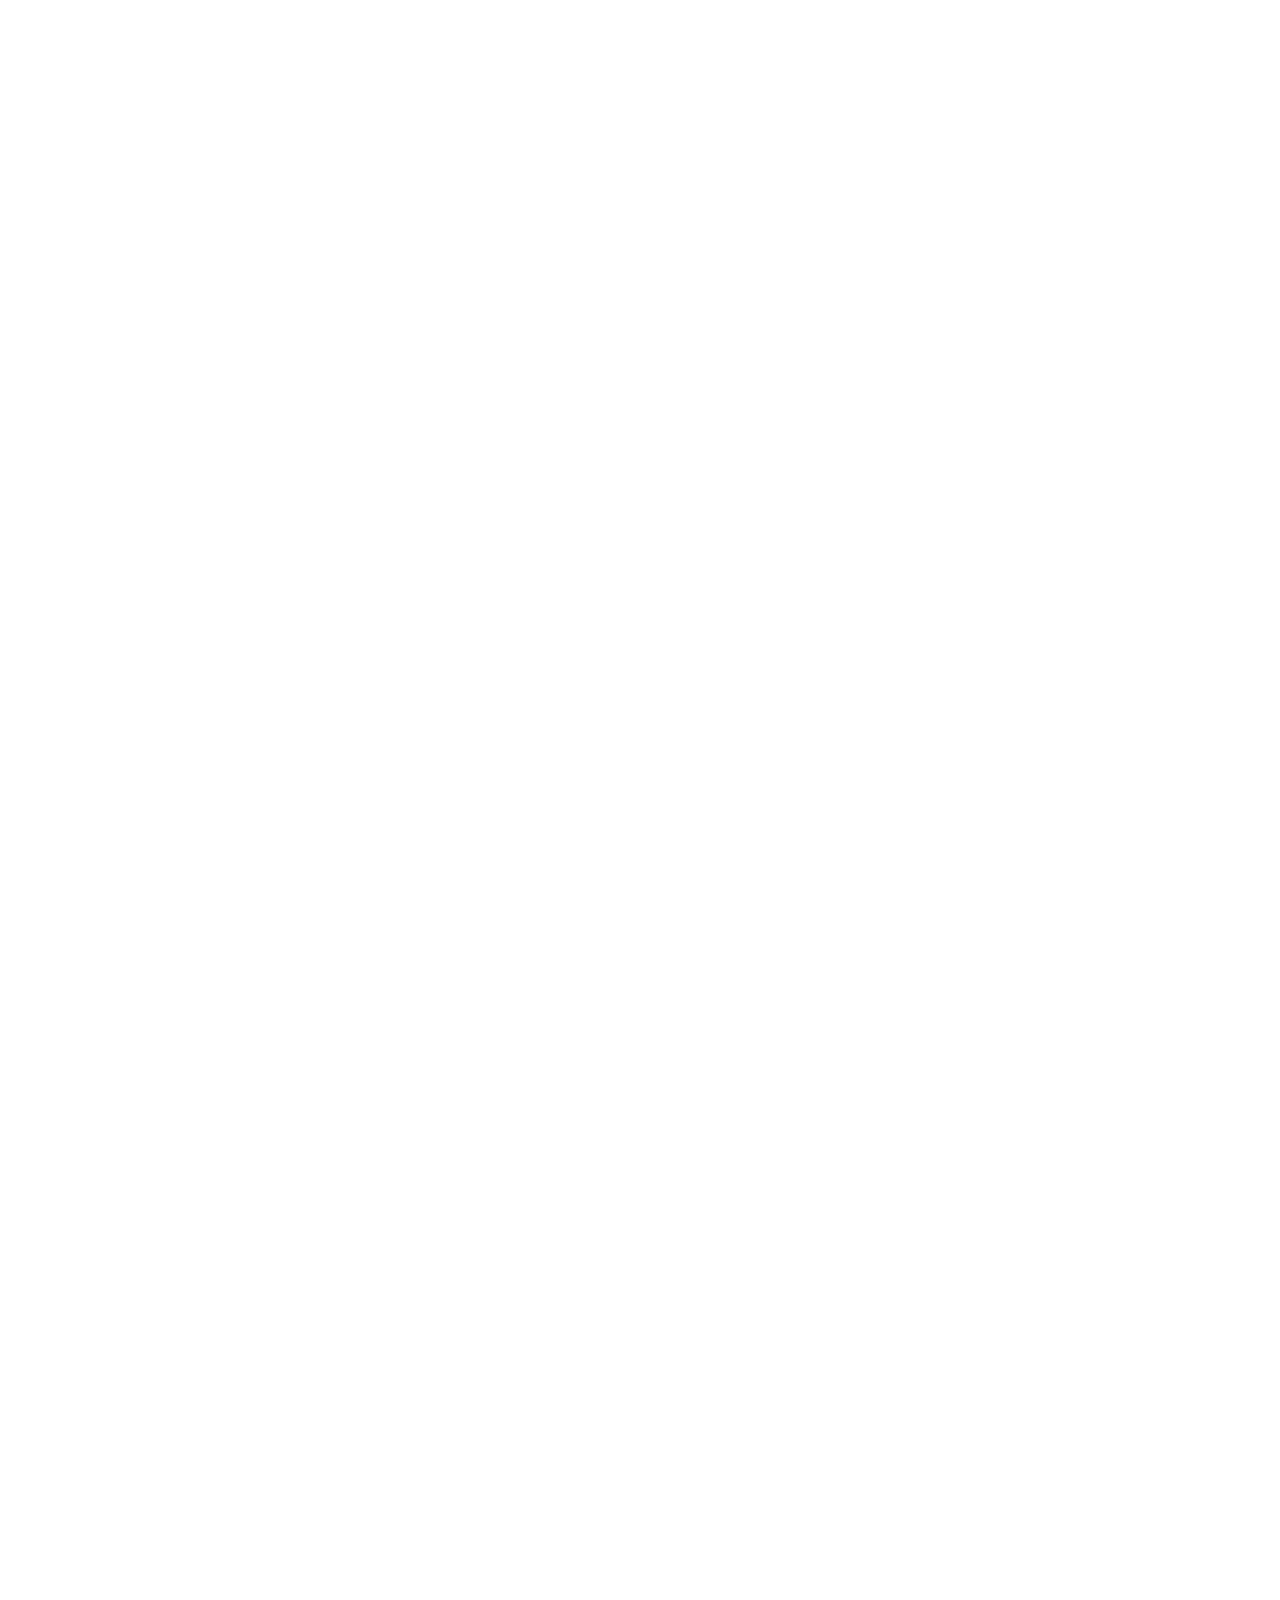
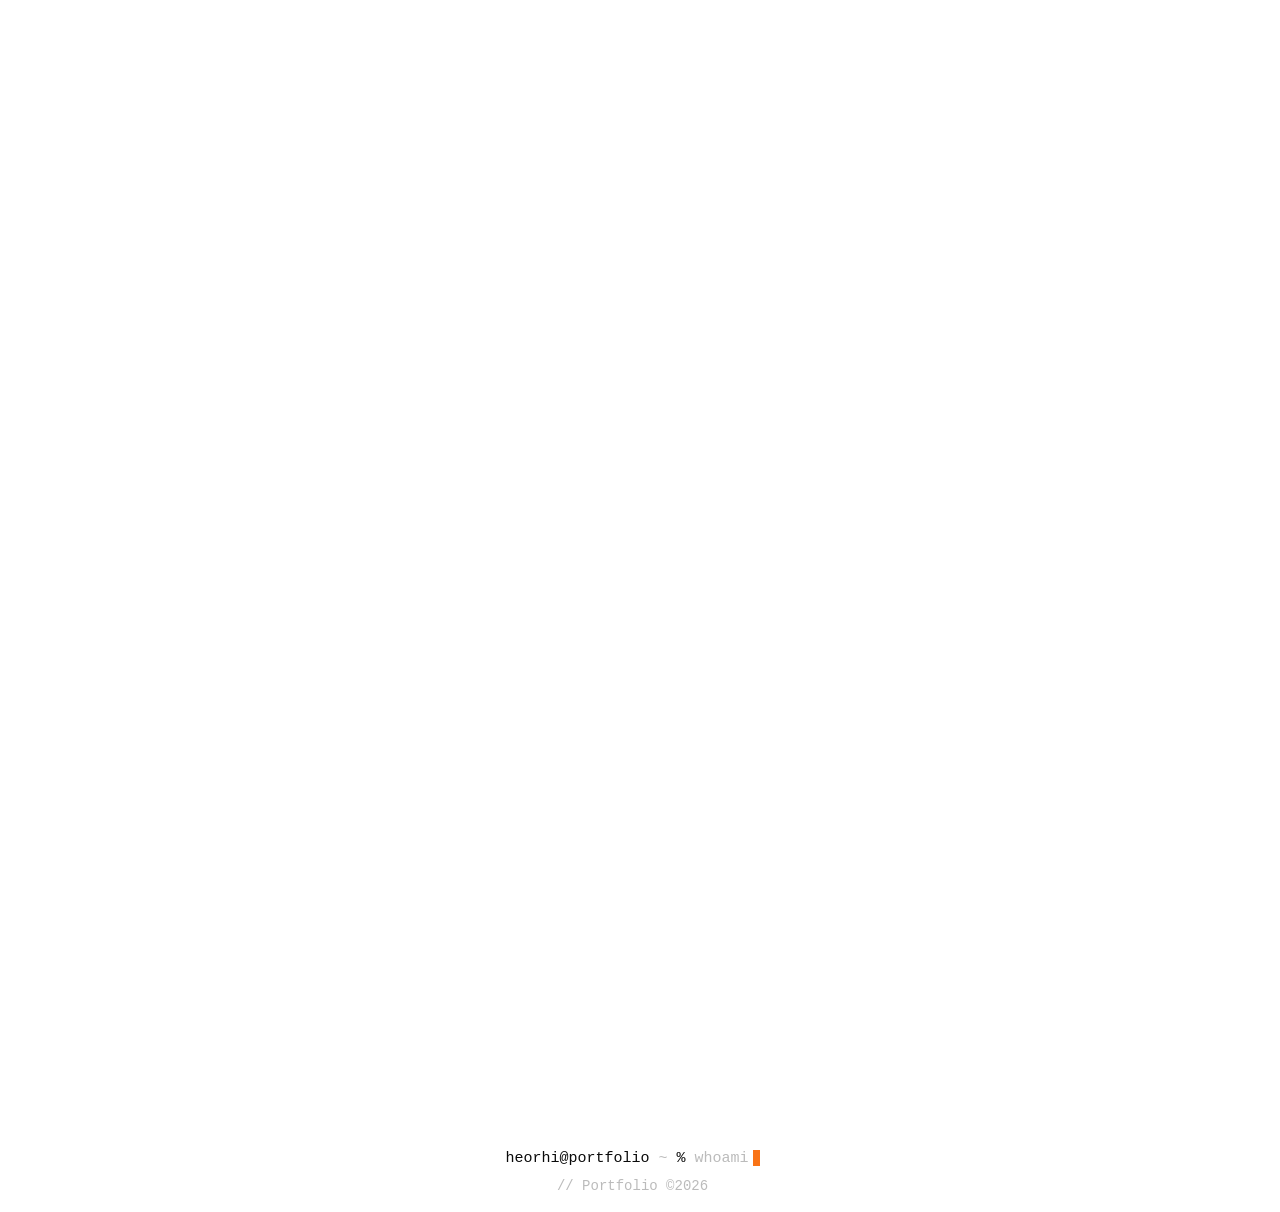
==== commit 794970f9: "Главная с «Обо мне», мобильная версия с 1024px, 2 в ряд на телефоне, оранжевое меню и язык рядом с б" ====
--- a/index.html
+++ b/index.html
@@ -42,12 +42,12 @@
   <link href="https://fonts.googleapis.com/css2?family=Inter:wght@400;500;600;700;800&family=JetBrains+Mono:wght@400;500;600&display=swap" rel="stylesheet" />
 
   <!-- Наши стили -->
-  <link rel="stylesheet" href="css/styles.css?v=3" />
+  <link rel="stylesheet" href="css/styles.css?v=36" />
   <!-- Небо первого экрана (стили лежат отдельно, styles.css не тронут) -->
   <link rel="stylesheet" href="css/sky-hero.css" />
   <link rel="stylesheet" href="css/hero-plain.css" />
   <link rel="stylesheet" href="css/hero-intro.css" />
-  <link rel="stylesheet" href="css/header-transparent.css" />
+  <link rel="stylesheet" href="css/header-transparent.css?v=2" />
   <link rel="stylesheet" href="css/about-reveal.css" />
   <link rel="stylesheet" href="css/about-links.css?v=4" />
   <link rel="stylesheet" href="css/posters-fan.css?v=3" />
@@ -56,8 +56,8 @@
   <link rel="stylesheet" href="css/all-work.css" />
   <style>
     /* вариант без первого экрана: страница начинается с текста «Обо мне» */
-    .about-me { padding-top: 150px !important; }
-    @media (max-width: 640px) { .about-me { padding-top: 110px !important; } }
+    .about-me { padding-top: 80px !important; }   /* текст стоит выше: меньше пустоты под шапкой */
+    @media (max-width: 640px) { .about-me { padding-top: 56px !important; } }
     .about-id { display:flex; align-items:center; gap:14px; margin-bottom:44px; }
     .about-id__photo { flex:none; width:44px; height:44px; border-radius:50%; object-fit:cover; display:block; }
     .about-id__line { font-size:26px; letter-spacing:-.03em; line-height:1.2; white-space:nowrap; }
@@ -87,8 +87,8 @@
         <span data-i18n-ru><span class="g">Я</span> <span class="k">продуктовый и&nbsp;визуальный дизайнер,</span> <span class="g">работаю в</span> <span class="k">Web3, крипте и&nbsp;финтехе.</span> <span class="g">Веду продукт от&nbsp;начала до&nbsp;конца: от&nbsp;исследований и&nbsp;UX до</span> <span class="k">дизайн-систем и&nbsp;интерфейсов для&nbsp;веба и&nbsp;iOS.</span></span>
       </p>
       <p class="about-me__big">
-        <span data-i18n-en><span class="g">My work ranges from</span> <span class="k">the trading terminal</span> <span class="nbk"><a class="about-link" href="trady.html" data-preview="trady"><img class="about-sticker" src="img/about/plain/trady.svg" alt="" width="20" height="20" loading="lazy" decoding="async">Trady</a></span> <span class="g">and</span> <span class="k">the prediction-market aggregator</span> <span class="nbk"><a class="about-link" href="polyranger.html" data-preview="polyranger"><img class="about-sticker about-sticker--wide" src="img/about/plain/polyranger-site-wide.png" alt="" width="46" height="25" loading="lazy" decoding="async">PolyRanger</a></span> <span class="g">to</span> <span class="k">the NFT platform</span> <span class="nbk"><a class="about-link" href="ftlb.html" data-preview="ftlb">FTLB</a></span><span class="g">,</span> <span class="k">the NFT collection</span> <span class="nbk"><a class="about-link" href="index.html#project-big-board" data-preview="big-board">Big Board</a></span><span class="g">,</span> <span class="k">the networking app</span> <span class="nbk"><a class="about-link" href="c3tch.html" data-preview="c3tch"><img class="about-sticker" src="img/about/plain/c3tch.svg" alt="" width="20" height="20" loading="lazy" decoding="async">C3tch</a></span> <span class="g">and</span> <span class="k">brand identities</span> <span class="g">for</span> <span class="nbk"><a class="about-link" href="shiro.html" data-preview="shiro"><img class="about-sticker" src="img/about/plain/shiro.svg" alt="" width="20" height="20" loading="lazy" decoding="async">Shiro</a></span> <span class="g">and</span> <span class="nbk"><a class="about-link" href="cryptorsy.html" data-preview="cryptorsy"><img class="about-sticker" src="img/about/plain/cryptorsy.svg" alt="" width="20" height="20" loading="lazy" decoding="async">Cryptorsy</a></span><span class="g">.</span> <span class="g">Dense data, mixed audiences and complex flows are the kinds of problems I like to</span> <span class="k">untangle.</span></span>
-        <span data-i18n-ru><span class="g">В моей работе есть</span> <span class="k">торговый терминал</span> <span class="nbk"><a class="about-link" href="trady.html" data-preview="trady"><img class="about-sticker" src="img/about/plain/trady.svg" alt="" width="20" height="20" loading="lazy" decoding="async">Trady</a></span><span class="g">,</span> <span class="k">агрегатор рынков предсказаний</span> <span class="nbk"><a class="about-link" href="polyranger.html" data-preview="polyranger"><img class="about-sticker about-sticker--wide" src="img/about/plain/polyranger-site-wide.png" alt="" width="46" height="25" loading="lazy" decoding="async">PolyRanger</a></span><span class="g">,</span> <span class="k">NFT-платформа</span> <span class="nbk"><a class="about-link" href="ftlb.html" data-preview="ftlb">FTLB</a></span><span class="g">,</span> <span class="k">NFT-коллекция</span> <span class="nbk"><a class="about-link" href="index.html#project-big-board" data-preview="big-board">Big Board</a></span><span class="g">,</span> <span class="k">нетворкинг-приложение</span> <span class="nbk"><a class="about-link" href="c3tch.html" data-preview="c3tch"><img class="about-sticker" src="img/about/plain/c3tch.svg" alt="" width="20" height="20" loading="lazy" decoding="async">C3tch</a></span><span class="g">, а&nbsp;также</span> <span class="k">айдентика</span> <span class="g">для</span> <span class="nbk"><a class="about-link" href="shiro.html" data-preview="shiro"><img class="about-sticker" src="img/about/plain/shiro.svg" alt="" width="20" height="20" loading="lazy" decoding="async">Shiro</a></span> <span class="g">и</span> <span class="nbk"><a class="about-link" href="cryptorsy.html" data-preview="cryptorsy"><img class="about-sticker" src="img/about/plain/cryptorsy.svg" alt="" width="20" height="20" loading="lazy" decoding="async">Cryptorsy</a></span><span class="g">.</span> <span class="g">Плотные данные, разная аудитория и&nbsp;сложные сценарии — именно те задачи, которые я люблю</span> <span class="k">распутывать.</span></span>
+        <span data-i18n-en><span class="g">My portfolio includes</span> <span class="k">the trading terminal</span> <span class="nbk"><a class="about-link" href="trady.html" data-preview="trady"><img class="about-sticker" src="img/about/plain/trady.svg" alt="" width="20" height="20" loading="lazy" decoding="async">Trady</a></span><span class="g">,</span> <span class="k">the prediction-market aggregator</span> <span class="nbk"><a class="about-link" href="polyranger.html" data-preview="polyranger"><img class="about-sticker about-sticker--wide" src="img/about/plain/polyranger-site-wide.png" alt="" width="46" height="25" loading="lazy" decoding="async">PolyRanger</a></span><span class="g">,</span> <span class="k">the NFT platform</span> <span class="nbk"><a class="about-link" href="ftlb.html" data-preview="ftlb">FTLB</a></span><span class="g">,</span> <span class="k">the NFT collection</span> <span class="nbk"><a class="about-link" href="index.html#project-big-board" data-preview="big-board">Big Board</a></span><span class="g">,</span> <span class="k">the networking app</span> <span class="nbk"><a class="about-link" href="c3tch.html" data-preview="c3tch"><img class="about-sticker" src="img/about/plain/c3tch.svg" alt="" width="20" height="20" loading="lazy" decoding="async">C3tch</a></span><span class="g">, as&nbsp;well as</span> <span class="k">AI-assisted character design</span> <span class="g">for</span> <span class="nbk"><a class="about-link" href="shiro.html" data-preview="shiro"><img class="about-sticker" src="img/about/plain/shiro.svg" alt="" width="20" height="20" loading="lazy" decoding="async">Shiro</a></span> <span class="g">and</span> <span class="k">brand identity</span> <span class="g">for</span> <span class="nbk"><a class="about-link" href="cryptorsy.html" data-preview="cryptorsy"><img class="about-sticker" src="img/about/plain/cryptorsy.svg" alt="" width="20" height="20" loading="lazy" decoding="async">Cryptorsy</a></span><span class="g">.</span></span>
+        <span data-i18n-ru><span class="g">В&nbsp;моём портфолио есть</span> <span class="k">торговый терминал</span> <span class="nbk"><a class="about-link" href="trady.html" data-preview="trady"><img class="about-sticker" src="img/about/plain/trady.svg" alt="" width="20" height="20" loading="lazy" decoding="async">Trady</a></span><span class="g">,</span> <span class="k">агрегатор рынков предсказаний</span> <span class="nbk"><a class="about-link" href="polyranger.html" data-preview="polyranger"><img class="about-sticker about-sticker--wide" src="img/about/plain/polyranger-site-wide.png" alt="" width="46" height="25" loading="lazy" decoding="async">PolyRanger</a></span><span class="g">,</span> <span class="k">NFT-платформа</span> <span class="nbk"><a class="about-link" href="ftlb.html" data-preview="ftlb">FTLB</a></span><span class="g">,</span> <span class="k">NFT-коллекция</span> <span class="nbk"><a class="about-link" href="index.html#project-big-board" data-preview="big-board">Big Board</a></span><span class="g">,</span> <span class="k">нетворкинг-приложение</span> <span class="nbk"><a class="about-link" href="c3tch.html" data-preview="c3tch"><img class="about-sticker" src="img/about/plain/c3tch.svg" alt="" width="20" height="20" loading="lazy" decoding="async">C3tch</a></span><span class="g">, а&nbsp;также</span> <span class="k">разработка персонажа с&nbsp;помощью AI</span> <span class="g">для</span> <span class="nbk"><a class="about-link" href="shiro.html" data-preview="shiro"><img class="about-sticker" src="img/about/plain/shiro.svg" alt="" width="20" height="20" loading="lazy" decoding="async">Shiro</a></span> <span class="g">и</span> <span class="k">айдентика</span> <span class="g">для</span> <span class="nbk"><a class="about-link" href="cryptorsy.html" data-preview="cryptorsy"><img class="about-sticker" src="img/about/plain/cryptorsy.svg" alt="" width="20" height="20" loading="lazy" decoding="async">Cryptorsy</a></span><span class="g">.</span></span>
       </p>
       
       <p class="about-me__big">
@@ -122,18 +122,23 @@
   <div id="project-trady" class="project-heading fade-in">
     <img src="img/Trady Logo.svg" alt="Trady" class="project-heading__logo" width="123" height="35" loading="lazy" decoding="async" />
     <p class="project-heading__subtitle">
-      <span data-i18n-en>Decentralized trading terminal. Design system, trading interface, cross-chain platform, video production</span>
-      <span data-i18n-ru>Децентрализованный торговый терминал. Дизайн&#8209;система, торговый интерфейс, кроссчейн&#8209;платформа, создание видео</span>
+      <span data-i18n-en>Memecoin trading terminal. Design system, trading interface, cross-chain platform, video production</span>
+      <span data-i18n-ru>Торговый терминал для мемкоинов. Дизайн&#8209;система, торговый интерфейс, кроссчейн&#8209;платформа, создание видео</span>
       <span class="metrics-badge">&lt;Metrics/&gt;<span class="metrics-badge__panel">
+          <a href="https://trady.xyz/" target="_blank" rel="noopener" class="metrics-badge__line metrics-badge__line--live"><span data-i18n-en>Live Project</span><span data-i18n-ru>Проект в продакшене</span></a>
           <span class="metrics-badge__line"><span data-i18n-en>Web terminal + iOS app</span><span data-i18n-ru>Веб-терминал и iOS-приложение</span></span>
           <span class="metrics-badge__line metrics-badge__line--blue"><span data-i18n-en>24 core screens: 12 web, 12 iOS</span><span data-i18n-ru>24 ключевых экрана: 12 веб, 12 iOS</span></span>
           <span class="metrics-badge__line metrics-badge__line--orange"><span data-i18n-en>Pitch deck &amp; video</span><span data-i18n-ru>Питч-дек и видео</span></span>
       </span></span></p>
-    <a href="trady.html" class="project-badge project-badge--link"><span data-i18n-en>View Project</span><span data-i18n-ru>Смотреть проект</span></a>
+    <a href="trady.html" class="project-btn">
+        <span data-i18n-en>View Project</span>
+        <span data-i18n-ru>Смотреть проект</span>
+        <svg class="project-btn__icon" viewBox="0 0 24 24" fill="none" aria-hidden="true"><path d="M7 17L17 7M8 7h9v9"/></svg>
+      </a>
 
     <div class="project-heading__role">
       <span class="case__role-label"><span data-i18n-en>My role</span><span data-i18n-ru>Моя роль</span></span>
-      <span class="case__role-value"><span data-i18n-en>Product Designer</span><span data-i18n-ru>Product Designer</span></span>
+      <span class="case__role-value"><span data-i18n-en>Product Designer</span><span data-i18n-ru>Продуктовый дизайнер</span></span>
     </div>
   </div>
 
@@ -152,14 +157,14 @@
         <span data-i18n-ru>Агрегатор рынков предсказаний. Дизайн&#8209;система, торговый интерфейс, мультиплатформенность</span>
         <span class="metrics-badge">&lt;Metrics/&gt;<span class="metrics-badge__panel">
           <a href="https://polyranger.com/" target="_blank" rel="noopener" class="metrics-badge__line metrics-badge__line--live"><span data-i18n-en>Live Project</span><span data-i18n-ru>Проект в продакшене</span></a>
-          <span class="metrics-badge__line"><span data-i18n-en>36 screens in the case</span><span data-i18n-ru>36 экранов в кейсе</span></span>
+          <span class="metrics-badge__line"><span data-i18n-en>15 screens in the case</span><span data-i18n-ru>15 экранов в кейсе</span></span>
           <span class="metrics-badge__line metrics-badge__line--blue"><span data-i18n-en>Desktop &amp; mobile</span><span data-i18n-ru>Десктоп и мобайл</span></span>
           <span class="metrics-badge__line metrics-badge__line--orange"><span data-i18n-en>2 themes — light &amp; dark</span><span data-i18n-ru>2 темы — светлая и тёмная</span></span>
         </span></span></p>
 
       <div class="project-heading__role">
         <span class="case__role-label"><span data-i18n-en>My role</span><span data-i18n-ru>Моя роль</span></span>
-        <span class="case__role-value"><span data-i18n-en>UX/UI Designer</span><span data-i18n-ru>UX/UI Designer</span></span>
+        <span class="case__role-value"><span data-i18n-en>UX/UI Designer</span><span data-i18n-ru>UX/UI&#8209;дизайнер</span></span>
       </div>
 
       <a href="polyranger.html" class="project-btn">
@@ -185,7 +190,7 @@
 
       <div class="project-heading__role">
         <span class="case__role-label"><span data-i18n-en>My role</span><span data-i18n-ru>Моя роль</span></span>
-        <span class="case__role-value"><span data-i18n-en>Character &amp; Brand Designer</span><span data-i18n-ru>Character &amp; Brand Designer</span></span>
+        <span class="case__role-value"><span data-i18n-en>Character &amp; Brand Designer</span><span data-i18n-ru>Дизайнер персонажа и&nbsp;бренда</span></span>
       </div>
 
       <a href="shiro.html" class="project-btn">
@@ -216,14 +221,14 @@
         <span data-i18n-en>Web3 networking platform for deal-making and professional connections</span>
         <span data-i18n-ru>Web3&#8209;платформа для нетворкинга: заключение сделок и&nbsp;профессиональные связи</span>
         <span class="metrics-badge">&lt;Metrics/&gt;<span class="metrics-badge__panel">
-          <span class="metrics-badge__line"><span data-i18n-en>32 screens: 12 desktop, 20 mobile</span><span data-i18n-ru>32 экрана: 12 десктоп, 20 мобайл</span></span>
+          <span class="metrics-badge__line"><span data-i18n-en>32 screens</span><span data-i18n-ru>32 экрана</span></span>
           <span class="metrics-badge__line metrics-badge__line--blue"><span data-i18n-en>4 product areas shown</span><span data-i18n-ru>4 раздела продукта</span></span>
           <span class="metrics-badge__line metrics-badge__line--orange"><span data-i18n-en>Pitch deck, 10 slides</span><span data-i18n-ru>Питч-дек, 10 слайдов</span></span>
         </span></span></p>
 
       <div class="project-heading__role">
         <span class="case__role-label"><span data-i18n-en>My role</span><span data-i18n-ru>Моя роль</span></span>
-        <span class="case__role-value"><span data-i18n-en>UX/UI Designer</span><span data-i18n-ru>UX/UI Designer</span></span>
+        <span class="case__role-value"><span data-i18n-en>UX/UI Designer</span><span data-i18n-ru>UX/UI&#8209;дизайнер</span></span>
       </div>
 
       <a href="c3tch.html" class="project-btn">
@@ -253,7 +258,7 @@
 
       <div class="project-heading__role">
         <span class="case__role-label"><span data-i18n-en>My role</span><span data-i18n-ru>Моя роль</span></span>
-        <span class="case__role-value"><span data-i18n-en>UX/UI Designer</span><span data-i18n-ru>UX/UI Designer</span></span>
+        <span class="case__role-value"><span data-i18n-en>UX/UI Designer</span><span data-i18n-ru>UX/UI&#8209;дизайнер</span></span>
       </div>
 
       <a href="ftlb.html" class="project-btn">
@@ -301,7 +306,7 @@
 
       <div class="project-heading__role">
         <span class="case__role-label"><span data-i18n-en>My role</span><span data-i18n-ru>Моя роль</span></span>
-        <span class="case__role-value"><span data-i18n-en>Graphic Designer</span><span data-i18n-ru>Graphic Designer</span></span>
+        <span class="case__role-value"><span data-i18n-en>Graphic Designer</span><span data-i18n-ru>Графический дизайнер</span></span>
       </div>
 
       <a href="cryptorsy.html" class="project-btn">
@@ -321,8 +326,8 @@
     <section id="posters" class="posters fade-in" aria-labelledby="posters-title">
       <h2 class="posters__title" id="posters-title"><span data-i18n-en>Poster design</span><span data-i18n-ru>Дизайн постеров</span></h2>
       <p class="posters__text">
-        <span data-i18n-en>A series of reimagined movie posters — each film reinterpreted through bold typography and raw graphic tension</span>
-        <span data-i18n-ru>Серия переосмысленных киноплакатов: каждый фильм заново рассказан через смелую типографику и сырое графическое напряжение</span>
+        <span data-i18n-en>A series of reimagined movie posters</span>
+        <span data-i18n-ru>Серия переосмысленных киноплакатов</span>
       </p>
       <div class="posters__grid">
         <button type="button" class="poster" data-slug="forrest-gump" aria-label="Forrest Gump"><span class="poster__ph"></span></button>
@@ -357,13 +362,12 @@
     <div class="stack-demo fade-in">
       <h2 class="posters__title"><span data-i18n-en>Widget design</span><span data-i18n-ru>Дизайн виджетов</span></h2>
       <p class="posters__text">
-        <span data-i18n-en>A set of home-screen widgets — character, weather, reading timer and battery, drawn in one soft, rounded style</span>
-        <span data-i18n-ru>Набор виджетов для домашнего экрана: персонаж, погода, таймер чтения и батарея в одном мягком скруглённом стиле</span>
+        <span data-i18n-en>A set of home-screen widgets — character, weather and battery, drawn in one soft, rounded style</span>
+        <span data-i18n-ru>Набор виджетов для домашнего экрана: персонаж, погода и батарея в одном мягком скруглённом стиле</span>
       </p>
       <div class="stack">
         <div class="stack__card stack__card--back-3"><img src="img/widget 1.webp" alt="Widget" width="800" height="800" loading="lazy" decoding="async" /></div>
         <div class="stack__card stack__card--back-2"><img src="img/widget 3.webp" alt="Widget" width="800" height="800" loading="lazy" decoding="async" /></div>
-        <div class="stack__card stack__card--back-1"><img src="img/widget 2.webp" alt="Widget" width="800" height="800" loading="lazy" decoding="async" /></div>
         <div class="stack__card stack__card--main"><img src="img/widget 4.webp" alt="Widget" width="800" height="800" loading="lazy" decoding="async" /></div>
       </div>
     </div>
@@ -372,11 +376,11 @@
 
   <div id="footer-root"></div>
 
-  <script src="js/components.js?v=3"></script>
-  <script src="js/main.js?v=3"></script>
-  <script src="js/posters-fan.js?v=3" defer></script>
-  <script src="js/about-reveal.js" defer></script>
-  <script src="js/cv-preview.js?v=2" defer></script>
+  <script src="js/components.js?v=6"></script>
+  <script src="js/main.js?v=6"></script>
+  <script src="js/posters-fan.js?v=4" defer></script>
+  <script src="js/about-reveal.js?v=2" defer></script>
+  <script src="js/cv-preview.js?v=3" defer></script>
   <script src="js/project-strip.js" defer></script>
 
 </body>
--- a/css/styles.css
+++ b/css/styles.css
@@ -2177,25 +2177,11 @@
   .case__summary-team--lg .team__avatar { width: 44px; height: 44px; margin-left: -14px; }
   .case__summary-team--lg .team__avatar:first-child { margin-left: 0; }
 
-  /* Trady и Polyranger: широкие десктопные скрины и пары «светлая/тёмная» на телефоне — лента со свайпом
-     (карточка ≈88% ширины, следующая выглядывает), а не уменьшение до нечитаемых 340px.
-     Страницы выбираются по телефонам iOS-экранов (.grid-4--phones есть только у этих двух кейсов) */
-  .case:has(.grid-4--phones) :is(.grid-2--shots, .compare-pair:not(.compare-pair--single)) {
-    display: flex;
-    gap: 12px;
-    margin-inline: -20px;
-    padding-inline: 20px;
-    overflow-x: auto;
-    scroll-snap-type: x mandatory;
-    scroll-padding-inline: 20px;
-    scrollbar-width: none;
-  }
-  .case:has(.grid-4--phones) :is(.grid-2--shots, .compare-pair:not(.compare-pair--single))::-webkit-scrollbar { display: none; }
-  .case:has(.grid-4--phones) :is(.grid-2--shots, .compare-pair:not(.compare-pair--single)) > * {
-    flex: 0 0 88%;
-    min-width: 0;
-    scroll-snap-align: start;
-  }
+  /* все сетки скриншотов, баннеров, превью и пар «светлая/тёмная» на телефоне — по 2 в ряд (без прокрутки) */
+  .grid-2, .grid-3, .grid-3.grid-3--banners, .compare-pair:not(.compare-pair--single), .case .case__hero-pair { grid-template-columns: repeat(2, minmax(0, 1fr)); gap: 12px; }
+  .grid-2--shots, .grid-3.grid-3--center { gap: 20px 12px; }
+  .grid-3.grid-3--center > * { grid-column: auto; }
+  .grid-3.grid-3--center > :last-child:nth-child(odd) { grid-column: 1 / -1; justify-self: center; width: calc((100% - 12px) / 2); }
 }
 
 /* hero кейса с картинкой или видео берёт высоту у самого файла — ставим ПОСЛЕ мобильного блока,
@@ -3193,3 +3179,228 @@
   .header__right .lang-toggle::after { content: attr(data-full); font-size: 18px; font-weight: 500; letter-spacing: -0.01em; }
   .header__right .lang-toggle:hover { color: var(--orange); }
 }
+
+/* кнопка «View Project»: голубая, с белым свечением внутри (как «Contact me»); «Coming soon» остаётся тёмной */
+.project-btn:not(.project-btn--soon) {
+  background: linear-gradient(180deg, #5cc4ff 0%, #2f9bff 55%, #1b7cff 100%);
+  box-shadow: inset 0 1px 0 rgba(255,255,255,.65), inset 0 0 22px rgba(255,255,255,.38), 0 10px 26px rgba(27,124,255,.38);
+  transition: opacity .2s ease, transform .2s ease, filter .2s ease, box-shadow .2s ease;
+}
+.project-btn:not(.project-btn--soon):hover { filter: brightness(1.05); box-shadow: inset 0 1px 0 rgba(255,255,255,.75), inset 0 0 28px rgba(255,255,255,.5), 0 14px 32px rgba(27,124,255,.45); }
+
+/* кнопка «View Project»: чёрная, с тем же мягким белым свечением внутри */
+.project-btn:not(.project-btn--soon) {
+  background: linear-gradient(180deg, #34343a 0%, #17171a 55%, #0a0a0c 100%);
+  box-shadow: inset 0 1px 0 rgba(255,255,255,.28), inset 0 0 20px rgba(255,255,255,.14), 0 10px 26px rgba(10,10,12,.32);
+}
+.project-btn:not(.project-btn--soon):hover { filter: brightness(1.15); box-shadow: inset 0 1px 0 rgba(255,255,255,.4), inset 0 0 26px rgba(255,255,255,.2), 0 14px 32px rgba(10,10,12,.4); }
+
+/* кнопка «Смотреть проект» внутри карточек предыдущий / следующий проект */
+.case-pager__btn { margin-top: 12px; align-self: flex-start; padding: 9px 18px; font-size: 14px; pointer-events: none; }
+.case-pager__card--next .case-pager__btn { align-self: flex-end; }
+.case-pager__btn .project-btn__icon { width: 18px; height: 18px; }
+@media (max-width: 760px) { .case-pager__card--next .case-pager__btn { align-self: flex-start; } }
+
+/* стрелка на кнопке «View Project»: при наведении поворачивается и смотрит вправо */
+.project-btn__icon { transition: transform .3s cubic-bezier(.2,.7,.2,1); }
+@media (hover: hover) {
+  .project-btn:not(.project-btn--soon):hover .project-btn__icon,
+  .case-pager__card:hover .project-btn__icon { transform: rotate(45deg) translate(1px, -1px); }
+}
+@media (prefers-reduced-motion: reduce) { .project-btn__icon { transition: none; } }
+
+/* кнопка со ссылкой на живой проект под заголовком кейса */
+.case__live-btn { margin: 4px 0 0; }
+
+.case__role + .case__live-btn { margin-top: 28px; }
+.case__live-btn { width: fit-content; justify-self: start; align-self: flex-start; }
+.case__role + .case__live-btn { margin-top: 20px; margin-bottom: 8px; }
+
+/* кнопка со ссылкой на живой сайт стоит сразу под строкой «Моя роль»: роль не добавляет большой отступ снизу */
+.case__role:has(+ .case__live-btn) { margin-bottom: 0; }
+.case__role + .case__live-btn { margin-top: 12px; margin-bottom: 8px; }
+/* родитель (блок команды) — flex с gap 36px: компенсируем, чтобы между «Моя роль» и кнопкой было ~14px */
+.case__summary-team .case__role + .case__live-btn { margin-top: -22px; }
+
+/* карточки «предыдущий / следующий проект»: той же ширины, что остальные блоки страницы (1030px), без серого фона */
+.case-pager { max-width: 1030px; width: calc(100% - 40px); padding: 0; margin-left: auto; margin-right: auto; }
+.case-pager__card { background: none; padding: 0; border-radius: 0; box-shadow: none; }
+.case-pager__card:hover { background: none; box-shadow: none; }
+@media (max-width: 1024px) { .case-pager { width: calc(100% - 64px); } }
+@media (max-width: 640px) { .case-pager { width: calc(100% - 40px); } }
+
+/* превью в карточках соседних проектов — баннеры с главной, одной пропорции 16:9 */
+.case-pager__card img { aspect-ratio: 16 / 9; object-fit: cover; }
+
+/* кнопка «Contact me» в шапке: голубая, с белым свечением внутри */
+.header__right a.header__contact {
+  display: inline-flex; align-items: center; padding: 9px 20px; border-radius: 999px; color: #fff;
+  font-size: 15px; font-weight: 500; line-height: 1.2; white-space: nowrap;
+  background: linear-gradient(180deg, #5cc4ff 0%, #2f9bff 55%, #1b7cff 100%);
+  box-shadow: inset 0 1px 0 rgba(255,255,255,.65), inset 0 0 18px rgba(255,255,255,.38), 0 6px 18px rgba(27,124,255,.32);
+  transition: filter .2s ease, transform .2s ease, box-shadow .2s ease;
+}
+.header__right a.header__contact:hover { color: #fff; filter: brightness(1.06); transform: translateY(-1px); }
+@media (min-width: 1025px) { .header__right { align-items: center; } .header__right .lang-toggle { margin-right: 4px; } }
+@media (max-width: 1024px) {
+  .header__right a.header__contact { align-self: flex-start; margin-top: 28px; padding: 14px 28px; font-size: 18px; border-bottom: 0; letter-spacing: 0; }
+}
+body .header__right a.header__contact, body .header__right a.header__contact:hover { color: #fff; }
+@media (max-width: 1024px) { body .header__right a.header__contact { align-self: flex-start; width: fit-content; justify-content: center; } }
+
+/* пока открыт просмотр (постер, скриншот, ролик), страница за ним не прокручивается */
+html:has(.poster-lightbox:not([hidden])), html:has(.poster-lightbox:not([hidden])) body { overflow: hidden; overscroll-behavior: none; }
+.poster-lightbox { overscroll-behavior: contain; touch-action: none; }
+.poster-lightbox__frame.is-wide, .poster-lightbox__frame.is-scrollphone, .lb-phone-screen { touch-action: pan-x pan-y; }
+
+/* аватарки персон на Polyranger — пиксельные, как в командах */
+.persona-card--trader .persona-card__avatar { background-image: url('../img/team/pixel/persona_trader.png'); }
+.persona-card--newcomer .persona-card__avatar { background-image: url('../img/team/pixel/persona_newcomer.png'); }
+
+/* «Другие проекты»: лента карточек с чёрными кнопками-стрелками (как «View Project») */
+.more-projects { max-width: 1030px; width: calc(100% - 40px); margin: 80px auto 0; }
+.more-projects__head { display: flex; justify-content: space-between; align-items: center; margin-bottom: 22px; }
+.more-projects__title { font-size: 26px; font-weight: 600; letter-spacing: -.02em; }
+.more-projects__arrows { display: flex; gap: 8px; }
+.more-projects__arrow { width: 44px; height: 44px; border-radius: 50%; border: 0; color: #fff; display: grid; place-items: center; cursor: pointer;
+  background: linear-gradient(180deg, #34343a 0%, #17171a 55%, #0a0a0c 100%);
+  box-shadow: inset 0 1px 0 rgba(255,255,255,.28), inset 0 0 20px rgba(255,255,255,.14), 0 8px 20px rgba(10,10,12,.28);
+  transition: filter .2s ease, transform .2s ease, opacity .2s ease; }
+.more-projects__arrow:hover { filter: brightness(1.2); transform: translateY(-1px); }
+.more-projects__arrow:disabled { opacity: .3; cursor: default; transform: none; filter: none; }
+.more-projects__arrow:focus-visible { outline: 2px solid var(--orange); outline-offset: 2px; }
+.more-projects__track { display: flex; gap: 20px; overflow-x: auto; scroll-snap-type: x mandatory; scrollbar-width: none; padding-bottom: 4px; overscroll-behavior-x: contain; }
+.more-projects__track::-webkit-scrollbar { display: none; }
+.more-projects__card { flex: none; width: calc((100% - 40px) / 3); scroll-snap-align: start; color: var(--text); text-decoration: none; }
+.more-projects__img { position: relative; display: block; border-radius: var(--radius-lg); overflow: hidden; background: #f4f4f6; }
+.more-projects__img img { display: block; width: 100%; height: auto; aspect-ratio: 16 / 9; object-fit: cover; transition: transform .5s ease; }
+@media (hover: hover) { .more-projects__card:hover .more-projects__img img { transform: scale(1.05); } .more-projects__card:hover b { color: var(--orange); } }
+.more-projects__chip { position: absolute; left: 10px; top: 10px; background: #fff; color: var(--orange); font-size: 14px; font-weight: 600; padding: 4px 12px; border-radius: 999px; }
+.more-projects__card b { display: block; margin-top: 12px; font-size: 20px; letter-spacing: -.01em; transition: color .2s ease; }
+.more-projects__sub { display: block; font-size: 14px; color: var(--text-2); margin-top: 2px; }
+@media (max-width: 1024px) { .more-projects { width: calc(100% - 64px); } .more-projects__card { width: calc((100% - 20px) / 2); } }
+@media (max-width: 640px) { .more-projects { width: calc(100% - 40px); margin-top: 56px; } .more-projects__card { width: 78%; } .more-projects__title { font-size: 22px; } }
+
+/* кнопка перехода на живой сайт + кнопка-иконка X (Twitter) рядом */
+.case__links { display: flex; align-items: center; gap: 12px; flex-wrap: wrap; }
+.case__links .project-btn { margin: 0; }
+.case__x-btn { width: 48px; height: 48px; padding: 0; justify-content: center; }
+.case__summary-team .case__role + .case__links { margin-top: -22px; margin-bottom: 8px; }
+
+/* кнопка «Наверх»: серая, с мягким белым свечением внутри */
+.to-top {
+  border: 0;
+  color: #1c1c1f;
+  background: linear-gradient(180deg, #e6e6ea 0%, #d3d3d9 55%, #c3c3ca 100%);
+  box-shadow: inset 0 1px 0 rgba(255,255,255,.9), inset 0 0 16px rgba(255,255,255,.65), 0 8px 20px rgba(20,20,26,.16);
+}
+.to-top:hover { background: linear-gradient(180deg, #ececf0 0%, #dcdce1 55%, #cdcdd4 100%); color: #000; filter: brightness(1.03); }
+
+/* лента «Другие проекты»: стрелки всегда активны (листание по кругу), мышью ленту можно тянуть */
+.more-projects__arrow:disabled { opacity: 1; cursor: pointer; }
+.more-projects__track { cursor: grab; }
+.more-projects__track.is-dragging { cursor: grabbing; scroll-snap-type: none; scroll-behavior: auto; }
+.more-projects__track.is-dragging a { pointer-events: none; }
+
+/* сетка из трёх колонок: неполный последний ряд (1–2 карточки) стоит по центру страницы */
+@media (min-width: 641px) {
+  .grid-3.grid-3--center { grid-template-columns: repeat(6, minmax(0, 1fr)); }
+  .grid-3.grid-3--center > * { grid-column: span 2; }
+  .grid-3.grid-3--center > :nth-last-child(2):nth-child(3n+1) { grid-column: 2 / span 2; }
+  .grid-3.grid-3--center > :last-child:nth-child(3n+1) { grid-column: 3 / span 2; }
+}
+
+/* виджетов теперь три: на десктопе в один ряд, на планшете и телефоне 2 + 1 по центру */
+@media (min-width: 1025px) { .stack { width: min(840px, calc(100vw - 80px)); grid-template-columns: repeat(3, minmax(0, 1fr)); } }
+@media (max-width: 1024px) { .stack__card:last-child:nth-child(odd) { grid-column: 1 / -1; justify-self: center; width: calc(50% - 6px); } }
+
+/* одинаковый отступ до блока «Задача / Результаты» на всех кейсах (48px), в том числе там, где над ним подзаголовок, а не команда */
+.case__tagline + .case__overview { margin-top: 48px; }
+
+/* телефон и планшет: имя в шапке 24px */
+@media (max-width: 1024px) { .header__name { font-size: 20px; letter-spacing: -0.01em; } }
+
+/* открытое мобильное меню: оранжевый фон, чёрный текст */
+@media (max-width: 1024px) {
+  .header.is-menu-open { background: var(--orange); }
+  body .header.is-menu-open.header::before { display: none; }
+  .header.is-menu-open .header__right { background: var(--orange); }
+  .header.is-menu-open .header__name,
+  .header.is-menu-open .header__right a,
+  .header.is-menu-open .header__right .lang-toggle,
+  .header.is-menu-open .header__burger { color: #0a0a0a; }
+  .header.is-menu-open .header__burger span { background: #0a0a0a; }
+  .header.is-menu-open .header__right a { border-bottom-color: rgba(10, 10, 10, .22); }
+  .header.is-menu-open .header__right a:hover,
+  .header.is-menu-open .header__right .lang-toggle:hover { color: #fff; }
+  .header.is-menu-open .menu-meta { color: rgba(10, 10, 10, .72); }
+  .header.is-menu-open .menu-meta__badge { background: #0a0a0a; color: var(--orange); }
+}
+
+/* язык: на десктопе — в правой части шапки (как раньше), на телефоне и планшете — кнопка слева от бургера, а из меню убрана */
+.lang-toggle--bar { display: none; }
+@media (max-width: 1024px) {
+  .header__right .lang-toggle { display: none; }
+  .lang-toggle--bar { display: inline-flex; align-items: center; justify-content: center; grid-area: lang; min-width: 44px; height: 44px; padding: 0 6px; border: 0; background: none; color: var(--text); font: inherit; font-size: 16px; font-weight: 500; cursor: pointer; z-index: 120; }
+  .lang-toggle--bar::after { content: none; }
+  .header.is-menu-open .lang-toggle--bar { color: #0a0a0a; }
+}
+
+@media (max-width: 1024px) {
+  .header { grid-template-columns: 1fr auto auto; grid-template-areas: "left lang burger"; }
+  .lang-toggle--bar { margin-right: 4px; }
+}
+@media (max-width: 1024px) { .lang-toggle--bar { font-size: 20px; } }
+
+/* меньше отступ между блоком «Задача / Результаты» и баннером под ним */
+.case__overview { margin-bottom: 52px; }
+@media (max-width: 1024px) { .case__overview { margin-bottom: 36px; padding-bottom: 28px; } }
+
+/* просмотр: любая картинка (десктопный скрин, баннер) целиком, в своих пропорциях, по центру */
+.poster-lightbox__frame:not(.is-phone):not(.is-scrollphone):not(.is-clip) { overflow: visible; }
+.poster-lightbox__frame:not(.is-phone):not(.is-scrollphone):not(.is-clip) img {
+  width: auto; height: auto; max-width: calc(100vw - 32px); max-height: min(calc(100dvh - 190px), 86vh); object-fit: contain; min-width: 0;
+}
+
+/* открытое мобильное меню: белый текст на оранжевом */
+@media (max-width: 1024px) {
+  .header.is-menu-open .header__name,
+  .header.is-menu-open .header__right a,
+  .header.is-menu-open .header__right .lang-toggle,
+  .header.is-menu-open .lang-toggle--bar,
+  .header.is-menu-open .header__burger { color: #fff; }
+  .header.is-menu-open .header__burger span { background: #fff; }
+  .header.is-menu-open .header__right a { border-bottom-color: rgba(255, 255, 255, .35); }
+  .header.is-menu-open .header__right a:hover { color: #0a0a0a; }
+  .header.is-menu-open .menu-meta { color: rgba(255, 255, 255, .85); }
+  .header.is-menu-open .menu-meta__badge { background: #fff; color: var(--orange); }
+}
+
+/* карточки пользователей Polyranger: на телефоне одна под другой (в 2 колонки они не помещались и налезали друг на друга) */
+@media (max-width: 640px) {
+  .grid-2:has(.persona-card) { grid-template-columns: 1fr; gap: 28px; }
+  .persona-card__header { align-items: flex-start; }
+  .persona-card__name, .persona-card__role { overflow-wrap: anywhere; }
+}
+
+/* мобильное меню: без разделительных линий между пунктами */
+@media (max-width: 1024px) { .header__right a, .header.is-menu-open .header__right a { border-bottom: 0; border-bottom-color: transparent; } }
+
+/* просмотр: кнопки (закрыть, стрелки) — чёрные, как «View Project», с мягким свечением внутри */
+.poster-lightbox__close, .poster-lightbox__nav {
+  color: #fff; border: 0;
+  background: linear-gradient(180deg, #34343a 0%, #17171a 55%, #0a0a0c 100%);
+  box-shadow: inset 0 1px 0 rgba(255,255,255,.28), inset 0 0 18px rgba(255,255,255,.14), 0 8px 20px rgba(0,0,0,.35), 0 0 0 1px rgba(255,255,255,.12);
+}
+.poster-lightbox__close:hover, .poster-lightbox__nav:hover { background: linear-gradient(180deg, #44444b 0%, #232327 55%, #111114 100%); filter: brightness(1.1); }
+
+/* баннеры Cryptorsy на телефоне: нечётный последний стоит по центру */
+@media (max-width: 640px) {
+  .grid-3.grid-3--banners > :last-child:nth-child(odd) { grid-column: 1 / -1; justify-self: center; width: calc((100% - 12px) / 2); }
+}
+
+/* просмотр: при закрытии всё (фон, картинка, подпись, кнопки) плавно гаснет вместе, а не кнопки висят после затемнения */
+.poster-lightbox { opacity: 0; transition: opacity .28s ease, background-color .28s ease; }
+.poster-lightbox.is-open { opacity: 1; }
+.poster-lightbox__close, .poster-lightbox__nav, .poster-lightbox__title { transition: opacity .28s ease, background .2s ease, filter .2s ease; }
+@media (prefers-reduced-motion: reduce) { .poster-lightbox { transition: none; } }
--- a/css/header-transparent.css
+++ b/css/header-transparent.css
@@ -68,3 +68,6 @@
 body .header__right a:hover,
 body .lang-toggle:hover,
 body .header__name:hover { color: var(--orange); }
+
+/* производительность: размытие шапки вынесено на отдельный слой и стало мягче (радиус 8px) — над играющим видео оно пересчитывалось на каждом кадре и давало подлагивание */
+body .header.header::before { -webkit-backdrop-filter: blur(8px); backdrop-filter: blur(8px); will-change: transform; transform: translateZ(0); }
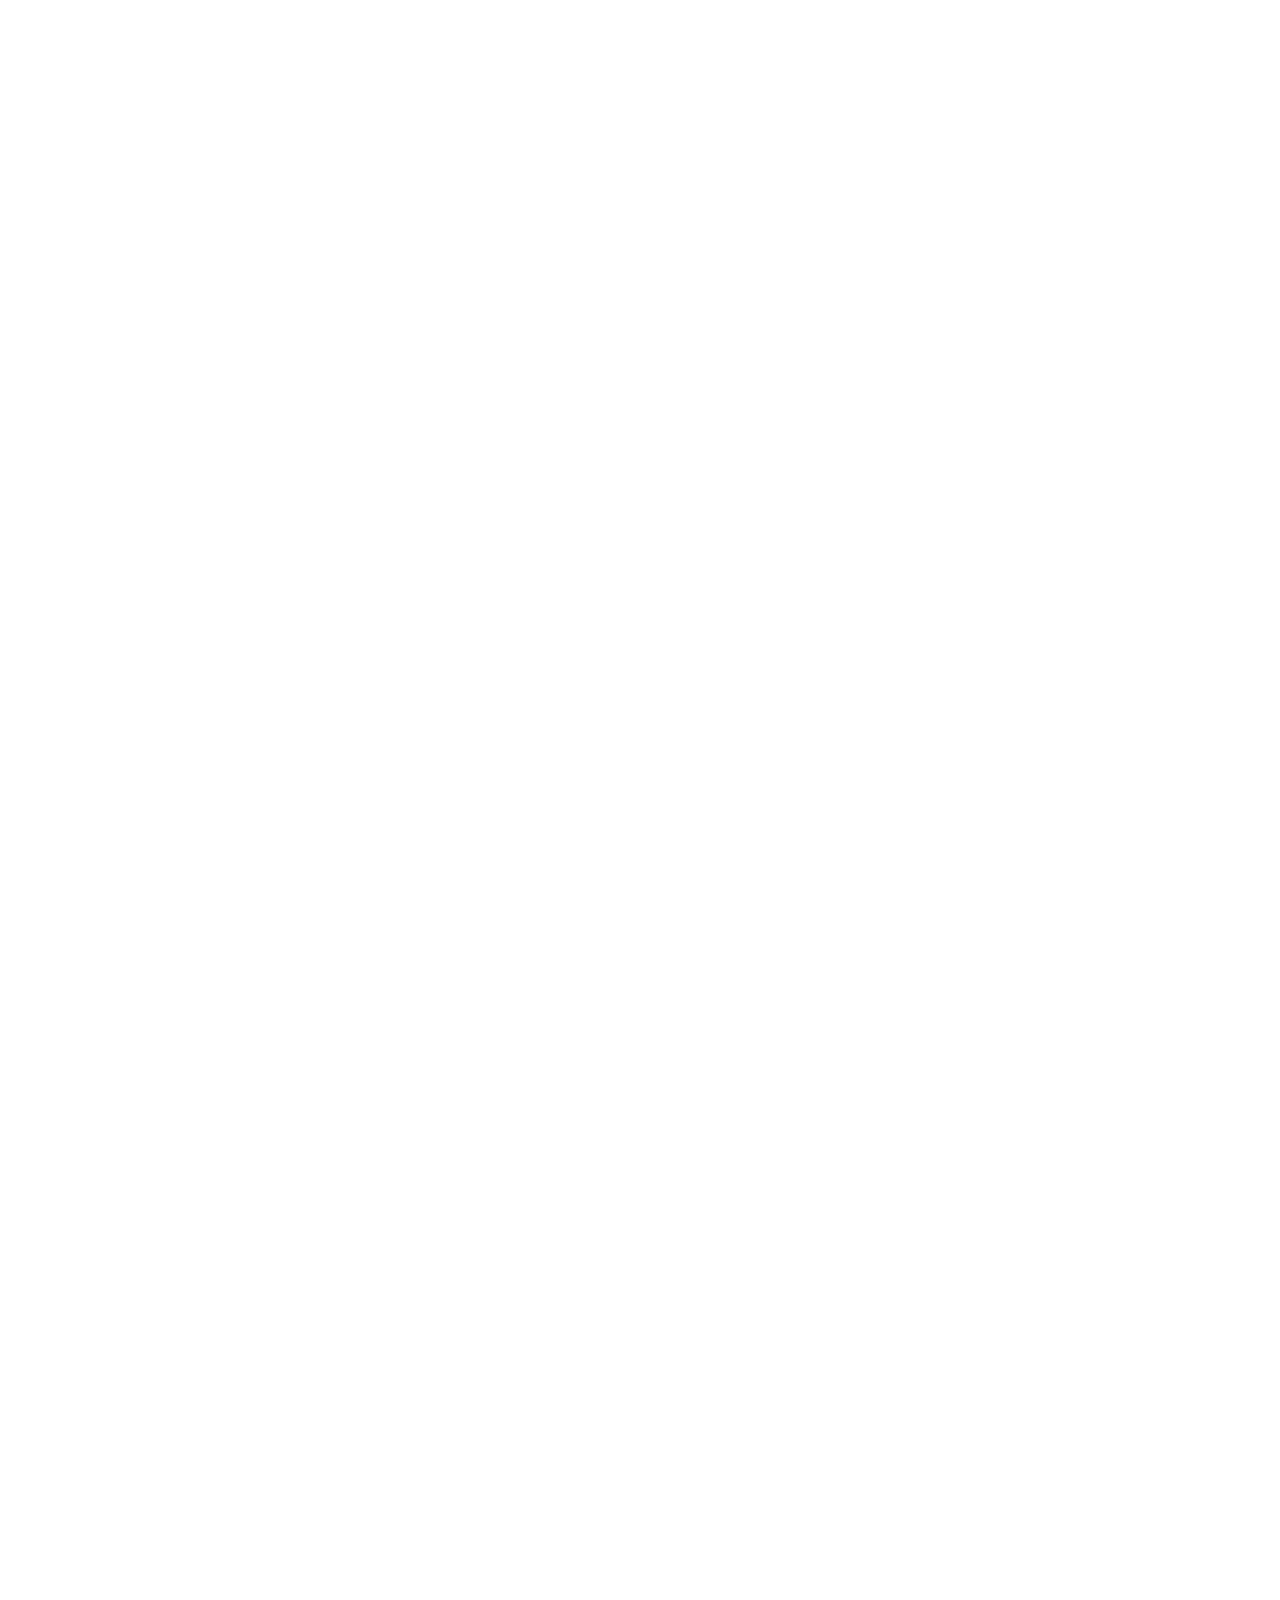
==== commit baaed7da: "Значки стека больше не видны раньше текста, убраны 3 баннера X Spaces у Cryptorsy - about-reveal.css" ====
--- a/index.html
+++ b/index.html
@@ -48,7 +48,7 @@
   <link rel="stylesheet" href="css/hero-plain.css" />
   <link rel="stylesheet" href="css/hero-intro.css" />
   <link rel="stylesheet" href="css/header-transparent.css?v=2" />
-  <link rel="stylesheet" href="css/about-reveal.css" />
+  <link rel="stylesheet" href="css/about-reveal.css?v=2" />
   <link rel="stylesheet" href="css/about-links.css?v=4" />
   <link rel="stylesheet" href="css/posters-fan.css?v=3" />
   <link rel="stylesheet" href="css/big-board.css" />
@@ -66,6 +66,14 @@
     @media (max-width:640px){ .about-id { gap:14px; margin-bottom:32px; } .about-id__photo { width:38px; height:38px; } .about-id__line { font-size:20px; white-space:normal; } }
     .about-me .about-badge--tool { height:24px; width:24px; object-fit:contain; border-radius:0; }
   </style>
+  <!-- Google Analytics -->
+  <script async src="https://www.googletagmanager.com/gtag/js?id=G-NZB949SZQW"></script>
+  <script>
+    window.dataLayer = window.dataLayer || [];
+    function gtag(){dataLayer.push(arguments);}
+    gtag('js', new Date());
+    gtag('config', 'G-NZB949SZQW');
+  </script>
 </head>
 <body>
 
@@ -251,7 +259,7 @@
         <span data-i18n-en>Web3 platform mobile UI design</span>
         <span data-i18n-ru>Мобильный UI-дизайн Web3-платформы</span>
         <span class="metrics-badge">&lt;Metrics/&gt;<span class="metrics-badge__panel">
-          <span class="metrics-badge__line"><span data-i18n-en>10 mobile screens</span><span data-i18n-ru>10 мобильных экранов</span></span>
+          <span class="metrics-badge__line"><span data-i18n-en>8 mobile screens</span><span data-i18n-ru>8 мобильных экранов</span></span>
           <span class="metrics-badge__line metrics-badge__line--blue"><span data-i18n-en>Wallet-first UX</span><span data-i18n-ru>Wallet-first UX</span></span>
           <span class="metrics-badge__line metrics-badge__line--orange"><span data-i18n-en>NFT marketplace flow</span><span data-i18n-ru>Флоу NFT-маркетплейса</span></span>
         </span></span></p>
@@ -319,7 +327,7 @@
 
     <a class="card card--polyranger card--c3tch fade-in" href="cryptorsy.html" aria-label="Cryptorsy">
       <div class="card__image">
-        <video src="img/cryptorsy_banner.mp4" poster="img/Cryptorsy cover.jpg" data-autoplay loop muted playsinline preload="none"></video>
+        <video src="img/cryptorsy_banner.mp4" poster="img/Cryptorsy cover.webp" data-autoplay loop muted playsinline preload="none"></video>
       </div>
     </a>
 
@@ -379,8 +387,8 @@
   <script src="js/components.js?v=6"></script>
   <script src="js/main.js?v=6"></script>
   <script src="js/posters-fan.js?v=4" defer></script>
-  <script src="js/about-reveal.js?v=2" defer></script>
-  <script src="js/cv-preview.js?v=3" defer></script>
+  <script src="js/about-reveal.js?v=3" defer></script>
+  <script src="js/cv-preview.js?v=4" defer></script>
   <script src="js/project-strip.js" defer></script>
 
 </body>
--- a/css/about-reveal.css
+++ b/css/about-reveal.css
@@ -51,7 +51,8 @@
 .js-reveal-about .about-me .about-links:not(.w) { opacity: 0; }
 /* ссылки и значки стека существуют до запуска скрипта: делаем их прозрачными с первого кадра, как слова, которые скрипт создаёт уже скрытыми */
 .js-reveal-about .about-me__big a.about-link,
-.js-reveal-about .about-me__big svg.about-badge { opacity: 0; }
+.js-reveal-about .about-me__big svg.about-badge,
+.js-reveal-about .about-me__big img.about-badge { opacity: 0; }
 .js-reveal-about .about-me .w { opacity: 0; transition: opacity .55s ease; }
 .js-reveal-about .about-me .w.in { opacity: 1; }
 
